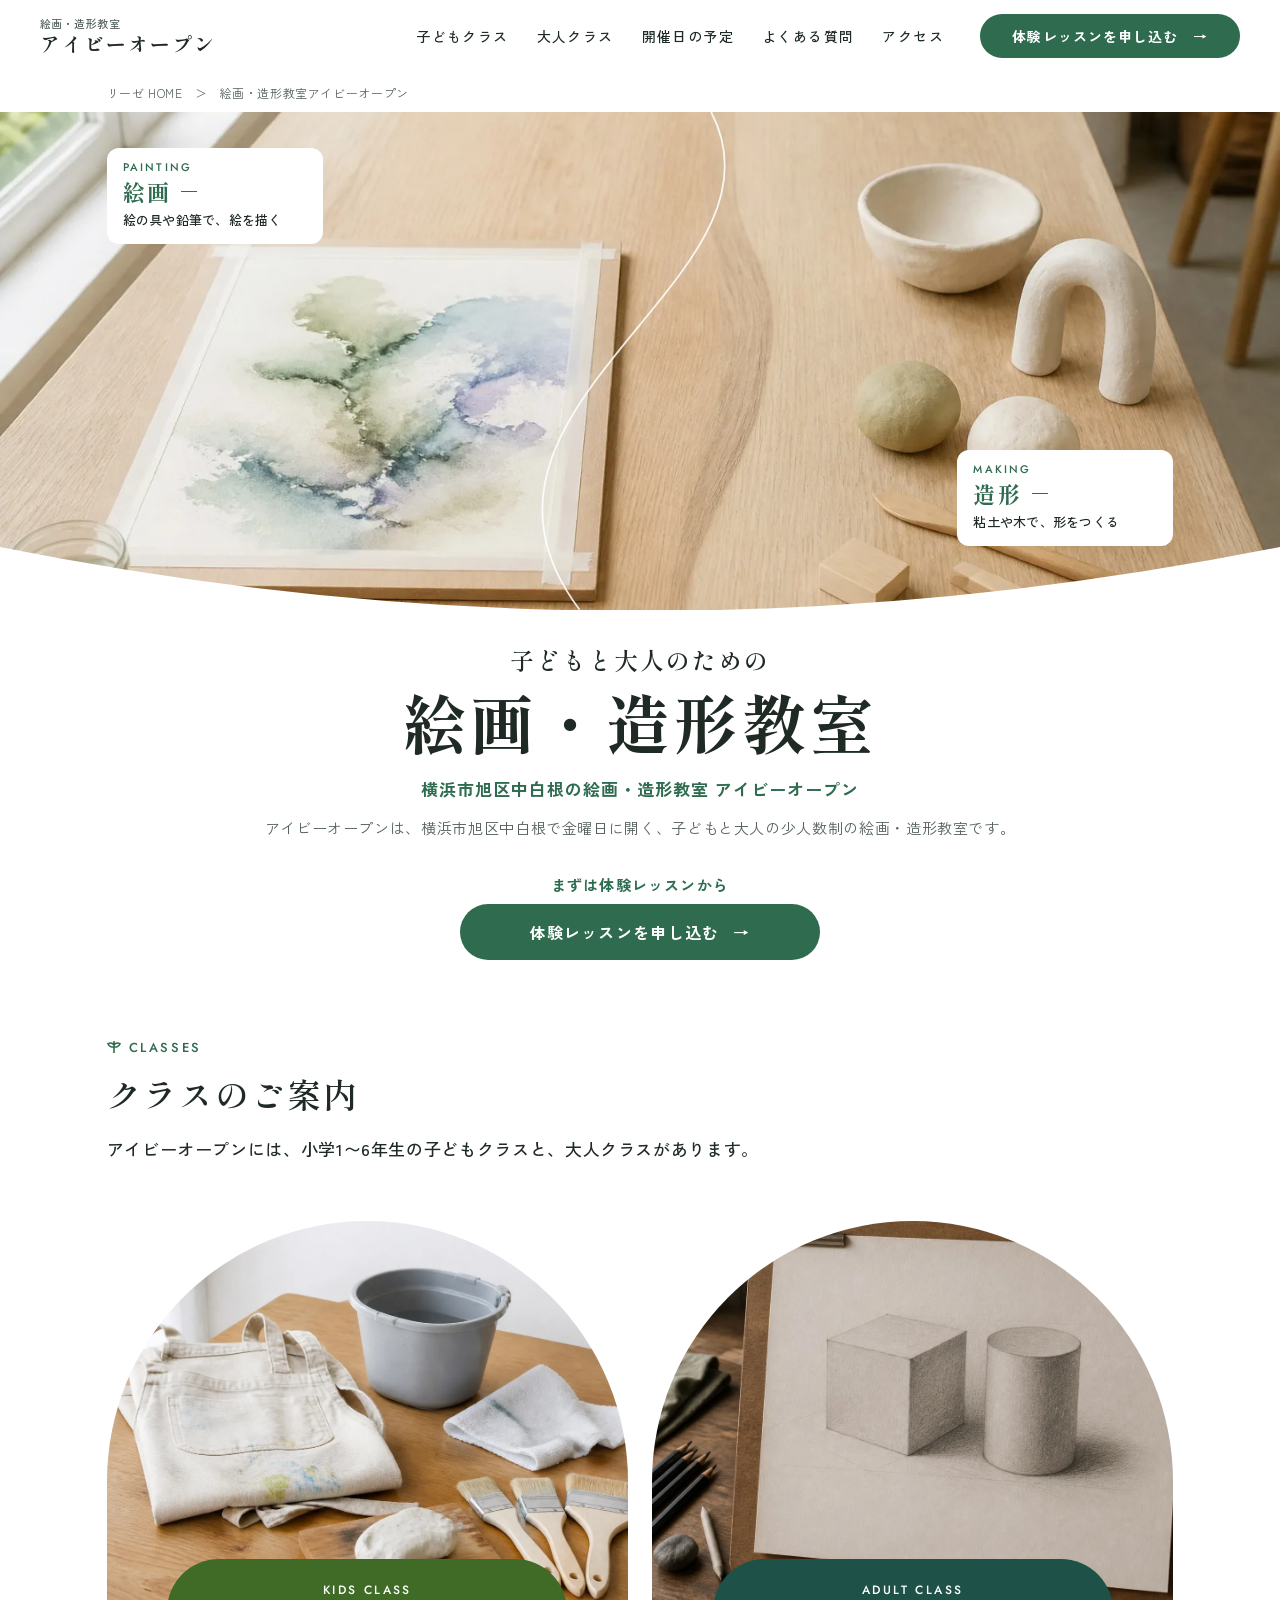
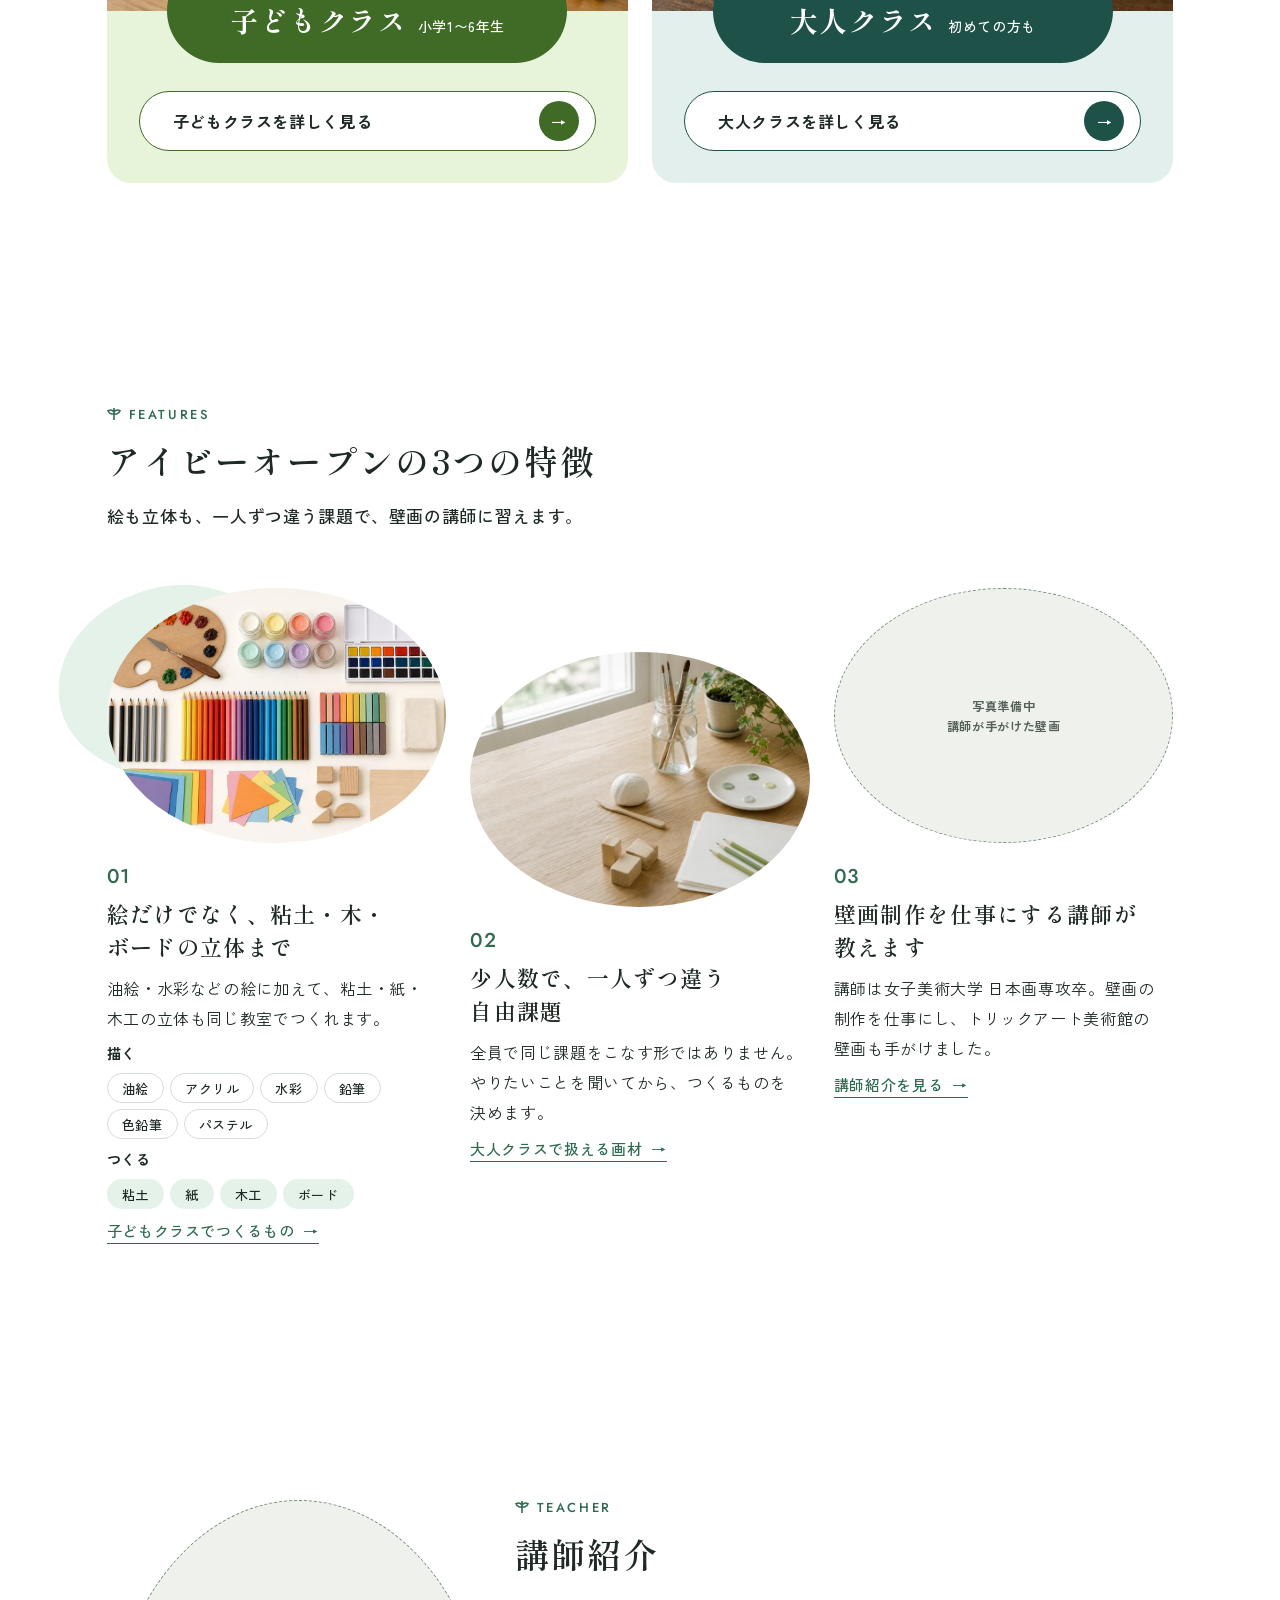
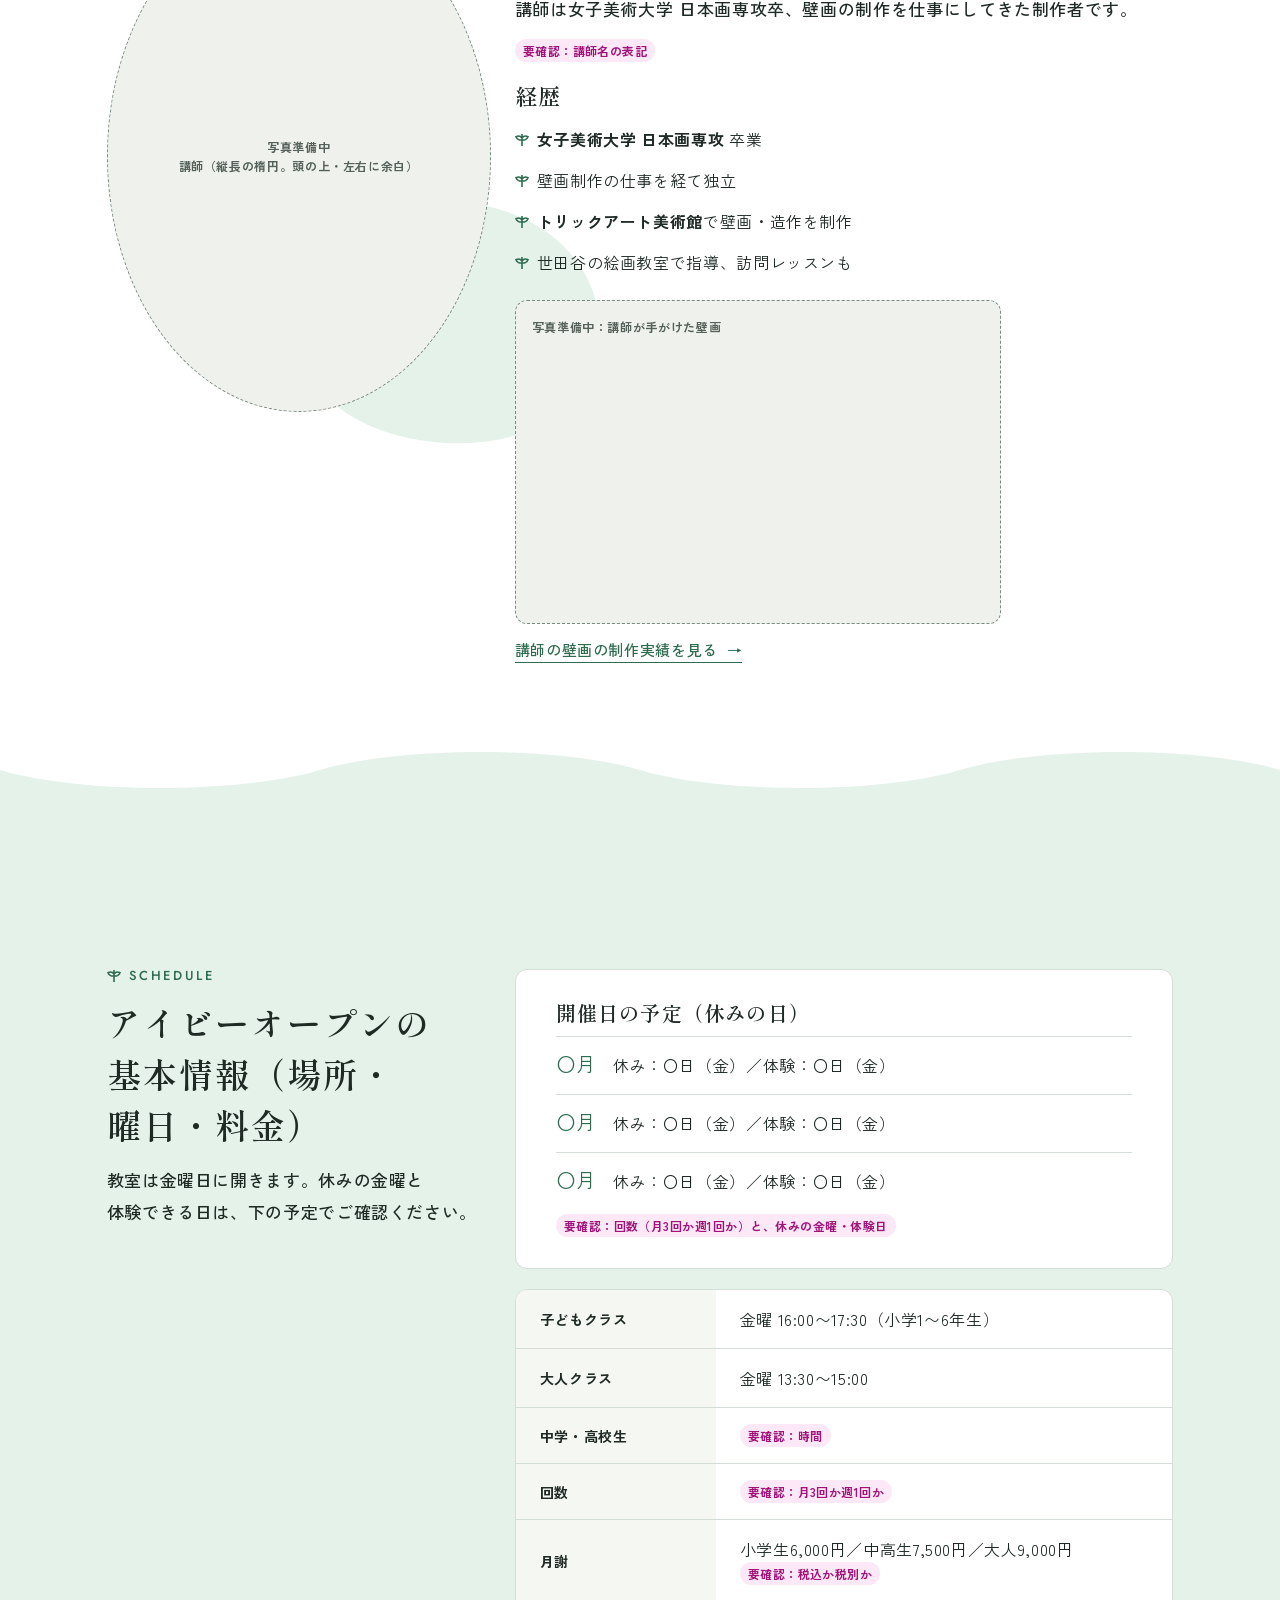
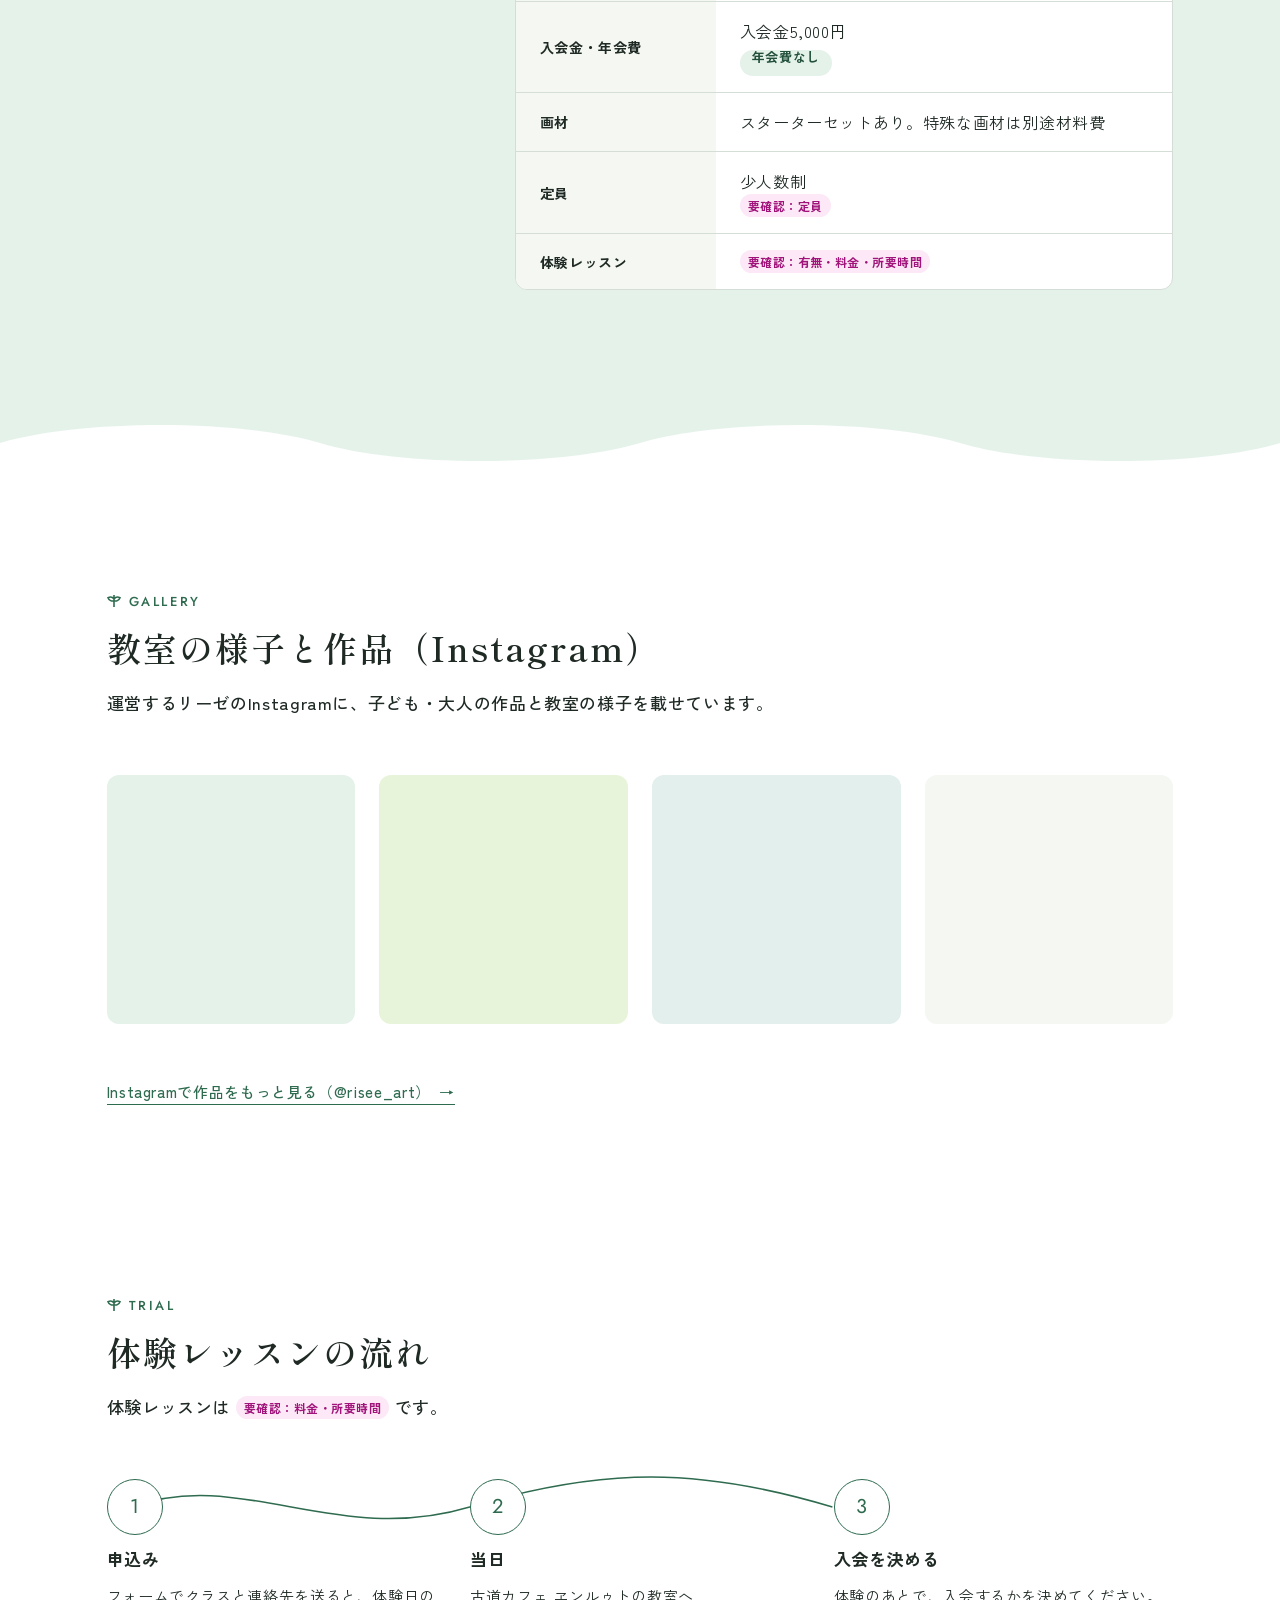
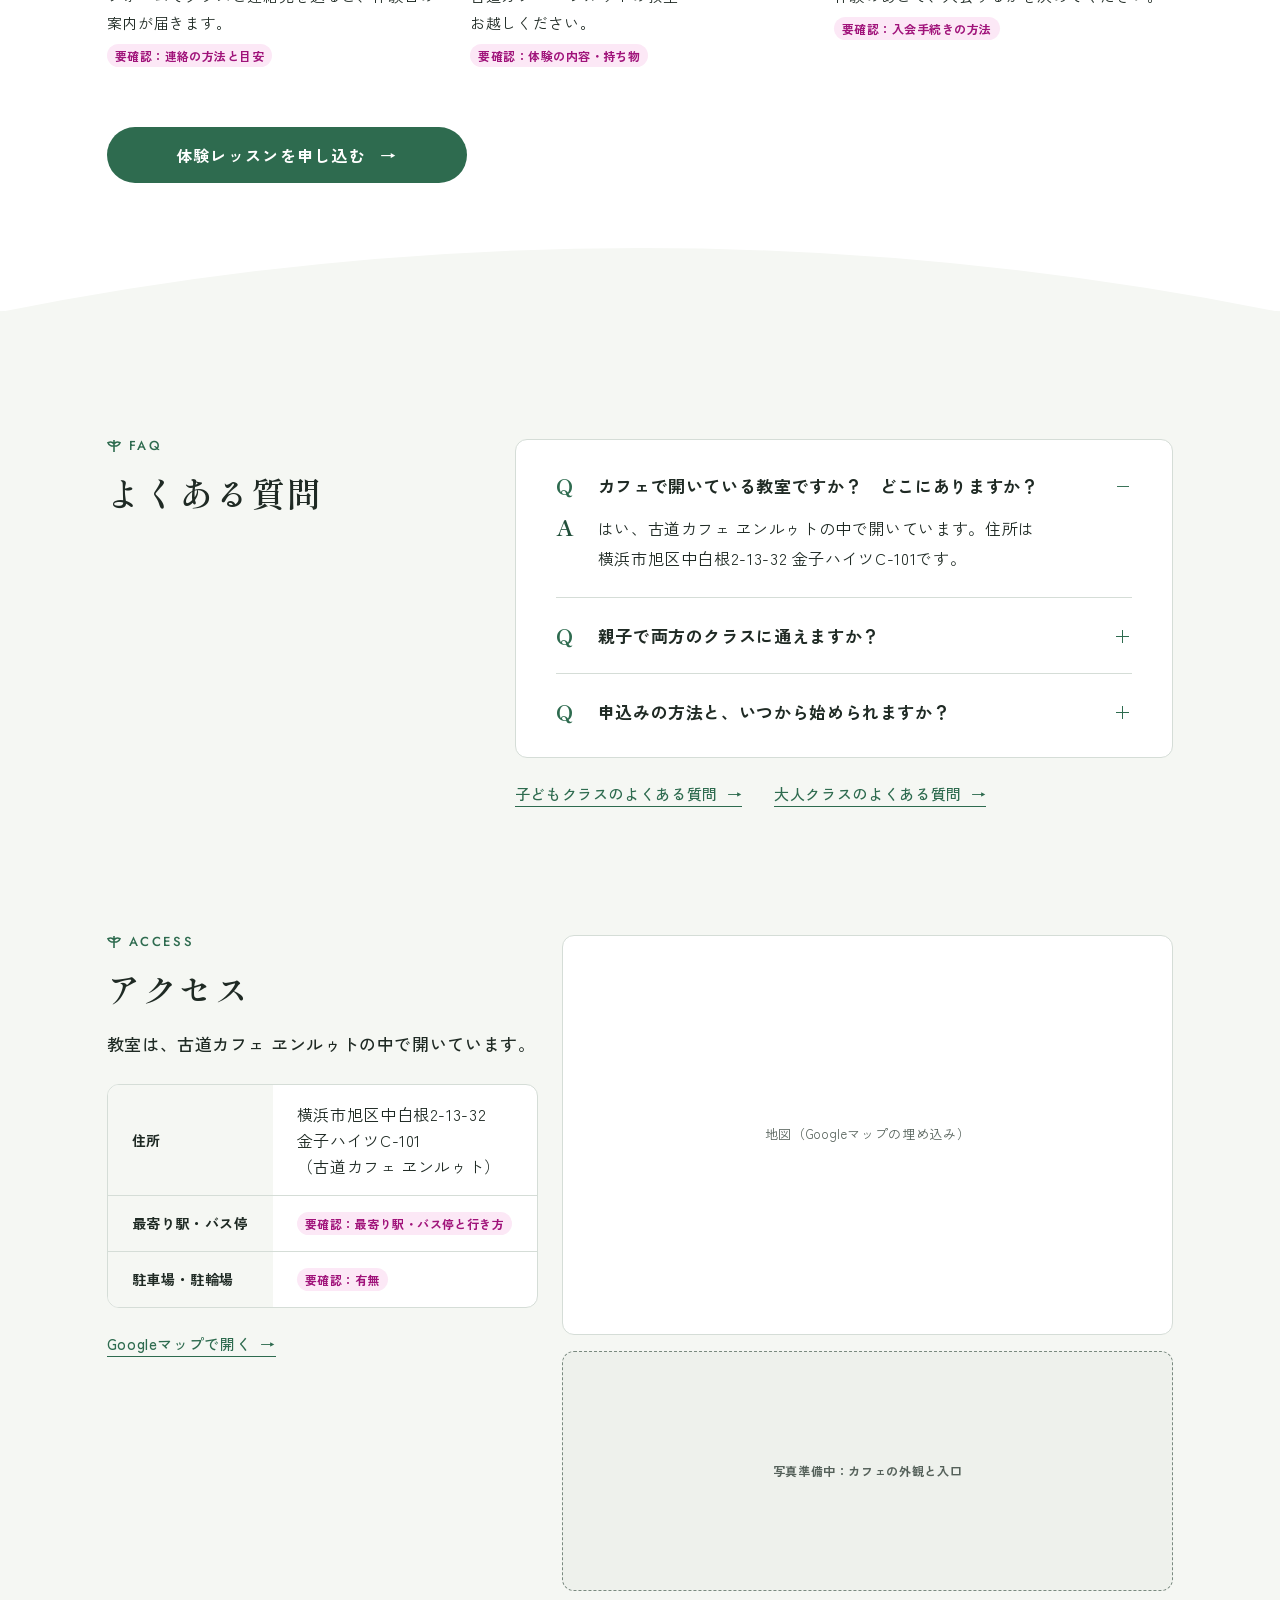
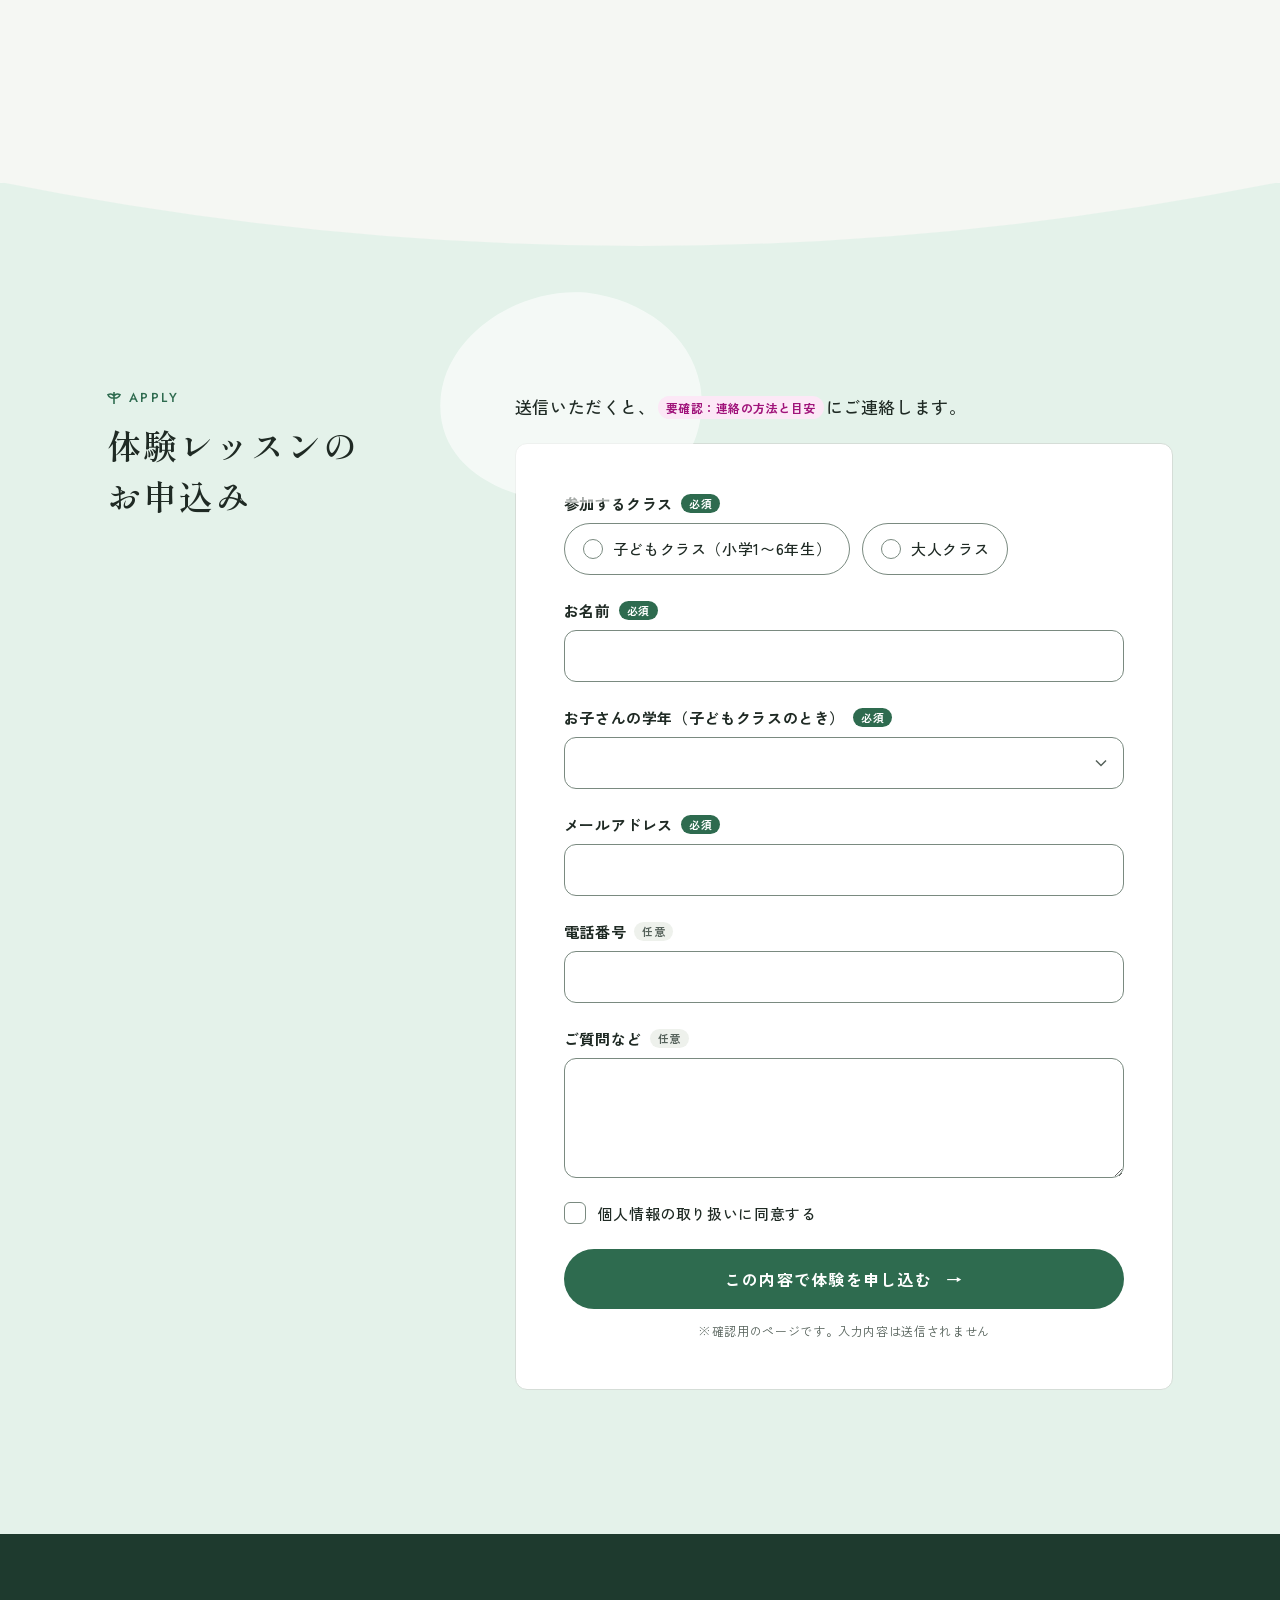
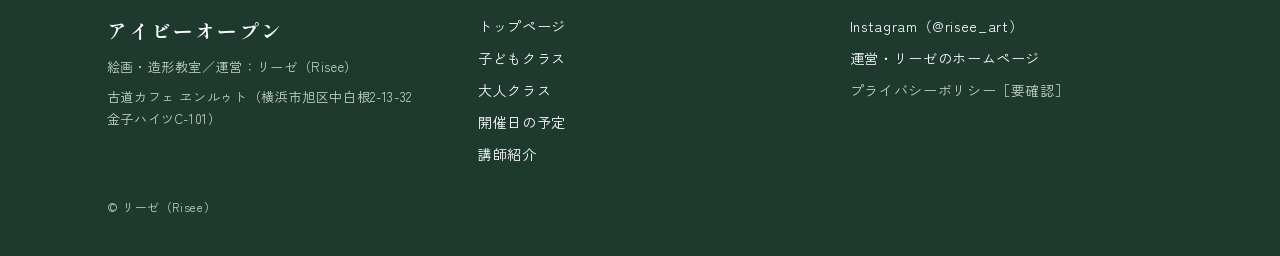
==== index.html @ b6af15a3 "絵画・造形教室アイビーオープン 確認用サイトを追加 TOP・子どもクラス・大人クラス・申込み完了の4ページ。noindex付き。  Co-Authored-By: Claude Opus 5.5 <n" ====
<!doctype html>
<html lang="ja">
<head>
<meta charset="utf-8">
<meta name="viewport" content="width=device-width, initial-scale=1">
<title>横浜市旭区中白根の絵画教室・造形教室｜アイビーオープン</title>
<meta name="description" content="横浜市旭区中白根の絵画・造形教室アイビーオープン。金曜日に、小学生の子どもクラスと大人クラスを開いています。壁画制作を仕事にする講師が少人数・自由課題で、油絵・水彩から粘土・木工まで教えます。年会費はありません。">
<meta name="robots" content="noindex,nofollow">
<link rel="icon" href="data:,">
<link rel="preconnect" href="https://fonts.googleapis.com">
<link rel="preconnect" href="https://fonts.gstatic.com" crossorigin>
<link href="https://fonts.googleapis.com/css2?family=Jost:wght@400;500&family=Shippori+Mincho:wght@600;700&family=Zen+Kaku+Gothic+New:wght@400;500;700&display=swap" rel="stylesheet">
<link rel="stylesheet" href="assets/css/style.css">
<script>
(function(d){if(window.matchMedia&&matchMedia('(prefers-reduced-motion: reduce)').matches)return;d.classList.add('js-motion');try{if(sessionStorage.getItem('ivy-intro'))d.classList.add('intro-done')}catch(e){}setTimeout(function(){if(!window.ivyReady)d.classList.remove('js-motion')},2500)})(document.documentElement);
</script>
<script src="assets/js/main.js" defer></script>
</head>
<body class="has-fixbar">
<header class="header">
  <a class="logo" href="./">
    <span class="logo__sub">絵画・造形教室</span>
    <span class="logo__main">アイビーオープン</span>
  </a>
  <button class="burger" type="button" aria-label="メニューを開く" aria-expanded="false" aria-controls="nav"><span></span></button>
  <div class="scrim"></div>
  <nav class="nav" id="nav" aria-label="メインメニュー">
    <button class="nav__close" type="button" aria-label="メニューを閉じる"></button>
    <ul class="nav__list">
      <li><a href="kids/">子どもクラス</a></li>
      <li><a href="adult/">大人クラス</a></li>
      <li><a href="#schedule">開催日の予定</a></li>
      <li><a href="#faq">よくある質問</a></li>
      <li><a href="#access">アクセス</a></li>
    </ul>
    <div class="nav__cta"><a class="cta" href="#apply">体験レッスンを申し込む</a></div>
  </nav>
</header>

<nav class="crumb-bar" aria-label="パンくずリスト">
  <ol class="crumb">
    <li><a href="https://artewald.com/">リーゼ HOME</a></li>
    <li aria-current="page">絵画・造形教室アイビーオープン</li>
  </ol>
</nav>

<main>
  <section class="fv" id="top" aria-label="絵画と造形">
    <div class="fv__photo">
      <picture>
        <source media="(min-width: 768px)" srcset="assets/img/fv-painting-making.webp" width="1600" height="1066">
        <img src="assets/img/clay-materials.webp" width="1140" height="760" alt="机の左に水彩の絵、右に粘土の器と木片が並んだイメージ" class="fv__under" fetchpriority="high">
      </picture>
      <div class="fv__over">
        <picture>
          <source media="(min-width: 768px)" srcset="[data-uri]">
          <img src="assets/img/watercolor-hands.webp" width="1080" height="720" alt="透明水彩で色を重ねている手元のイメージ" fetchpriority="high">
        </picture>
      </div>
      <svg class="fv__line fv__line--pc" viewBox="0 0 1440 560" preserveAspectRatio="none" aria-hidden="true"><path pathLength="1" d="M652 560 C480 330 900 190 800 0"/></svg>
      <svg class="fv__line fv__line--sp" viewBox="0 0 375 400" preserveAspectRatio="none" aria-hidden="true"><path pathLength="1" d="M0 247 C110 282 250 112 375 160"/></svg>
    </div>
    <svg class="arc arc--down" viewBox="0 0 1440 64" preserveAspectRatio="none" aria-hidden="true"><path d="M0 0 Q720 128 1440 0 V64 H0 Z" fill="#FFFFFF"/></svg>
    <p class="fv__card fv__card--a"><span class="fv__en" aria-hidden="true">PAINTING</span><span class="fv__ja">絵画</span><span class="fv__desc">絵の具や鉛筆で、絵を描く</span></p>
    <p class="fv__card fv__card--b"><span class="fv__en" aria-hidden="true">MAKING</span><span class="fv__ja">造形</span><span class="fv__desc">粘土や木で、形をつくる</span></p>
  </section>

  <section class="hero">
    <p class="hero__catch"><span class="hero__pre">子どもと大人のための</span><span class="hero__main">絵画・造形教室</span></p>
    <h1>横浜市旭区中白根の絵画・造形教室 アイビーオープン</h1>
    <p class="hero__lead">アイビーオープンは、横浜市旭区中白根で金曜日に開く、子どもと大人の少人数制の絵画・造形教室です。</p>
    <p class="pre-cta">まずは体験レッスンから</p>
    <a class="cta cta--w" href="#apply">体験レッスンを申し込む</a>
  </section>

  <section class="section classes" id="classes">
    <div class="wrap">
      <div class="sec-head reveal">
        <p class="label" aria-hidden="true">CLASSES</p>
        <h2>クラスのご案内</h2>
        <p class="lead">アイビーオープンには、小学1〜6年生の子どもクラスと、大人クラスがあります。</p>
      </div>
      <div class="panels">
        <article class="panel panel--kids reveal reveal--up">
          <div class="ph ph--arch panel__img"><img src="assets/img/apron-tools.webp" width="1320" height="879" alt="白いエプロンと筆、粘土、バケツが置かれた机のイメージ" loading="lazy" decoding="async"></div>
          <div class="panel__name"><span class="panel__en" aria-hidden="true">KIDS CLASS</span><div class="panel__row"><h3>子どもクラス</h3><span>小学1〜6年生</span></div></div>
          <div class="panel__body"><a class="choice choice--kids" href="kids/">子どもクラスを詳しく見る</a></div>
        </article>
        <article class="panel panel--adult reveal reveal--up" style="--d:.12s">
          <div class="ph ph--arch panel__img"><img src="assets/img/pencil-sketch.webp" width="1320" height="879" alt="立方体と円柱を鉛筆で描いたスケッチのイメージ" loading="lazy" decoding="async"></div>
          <div class="panel__name"><span class="panel__en" aria-hidden="true">ADULT CLASS</span><div class="panel__row"><h3>大人クラス</h3><span>初めての方も</span></div></div>
          <div class="panel__body"><a class="choice choice--adult" href="adult/">大人クラスを詳しく見る</a></div>
        </article>
      </div>
    </div>
  </section>

  <section class="section features" id="features">
    <div class="wrap">
      <div class="sec-head reveal">
        <p class="label" aria-hidden="true">FEATURES</p>
        <h2>アイビーオープンの3つの特徴</h2>
        <p class="lead">絵も立体も、一人ずつ違う課題で、壁画の講師に習えます。</p>
      </div>
      <div class="cards">
        <article class="card">
          <svg class="blob " viewBox="0 0 200 160" preserveAspectRatio="none" aria-hidden="true"><path d="M110 4 C160 10 198 46 192 92 C186 140 140 158 92 154 C46 150 4 126 6 82 C8 36 60 0 110 4 Z"/></svg>
          <div class="ph ph--ellipse reveal reveal--ellipse"><img src="assets/img/art-materials.webp" width="1128" height="752" alt="絵の具、色鉛筆、パステル、紙、木片を並べた画材のイメージ" loading="lazy" decoding="async"></div>
          <p class="card__no" aria-hidden="true">01</p>
          <h3>絵だけでなく、粘土・木・ボードの立体まで</h3>
          <p class="card__text">油絵・水彩などの絵に加えて、粘土・紙・木工の立体も同じ教室でつくれます。</p>
          <p class="card__sub">描く</p>
          <ul class="tags"><li class="tag">油絵</li><li class="tag">アクリル</li><li class="tag">水彩</li><li class="tag">鉛筆</li><li class="tag">色鉛筆</li><li class="tag">パステル</li></ul>
          <p class="card__sub">つくる</p>
          <ul class="tags"><li class="tag tag--solid">粘土</li><li class="tag tag--solid">紙</li><li class="tag tag--solid">木工</li><li class="tag tag--solid">ボード</li></ul>
          <a class="tlink" href="kids/#point">子どもクラスでつくるもの</a>
        </article>
        <article class="card">
          <div class="ph ph--ellipse reveal reveal--ellipse"><img src="assets/img/desk-brushes-clay.webp" width="864" height="576" alt="筆立てと粘土、木片、スケッチブックが置かれた制作机のイメージ" loading="lazy" decoding="async"></div>
          <p class="card__no" aria-hidden="true">02</p>
          <h3>少人数で、一人ずつ違う自由課題</h3>
          <p class="card__text">全員で同じ課題をこなす形ではありません。やりたいことを聞いてから、つくるものを決めます。</p>
          <a class="tlink" href="adult/#materials">大人クラスで扱える画材</a>
        </article>
        <article class="card">
          <div class="ph ph--ellipse ph--empty reveal reveal--ellipse">写真準備中<br>講師が手がけた壁画</div>
          <p class="card__no" aria-hidden="true">03</p>
          <h3>壁画制作を仕事にする講師が教えます</h3>
          <p class="card__text">講師は女子美術大学 日本画専攻卒。壁画の制作を仕事にし、トリックアート美術館の壁画も手がけました。</p>
          <a class="tlink" href="#teacher">講師紹介を見る</a>
        </article>
      </div>
    </div>
  </section>

  <section class="section teacher" id="teacher">
    <div class="wrap teacher__grid">
      <div class="teacher__photo">
        <svg class="blob " viewBox="0 0 200 160" preserveAspectRatio="none" aria-hidden="true"><path d="M110 4 C160 10 198 46 192 92 C186 140 140 158 92 154 C46 150 4 126 6 82 C8 36 60 0 110 4 Z"/></svg>
        <div class="ph ph--ellipse ph--empty reveal reveal--ellipse">写真準備中<br>講師（縦長の楕円。頭の上・左右に余白）</div>
      </div>
      <div class="teacher__body">
        <div class="sec-head sec-head--flush reveal">
        <p class="label" aria-hidden="true">TEACHER</p>
        <h2>講師紹介</h2>
        <p class="lead">講師は女子美術大学 日本画専攻卒、壁画の制作を仕事にしてきた制作者です。</p>
      </div>
        <span class="tbc">要確認：講師名の表記</span>
        <h3 class="h3-sec">経歴</h3>
        <ul class="career">
          <li><strong>女子美術大学 日本画専攻</strong> 卒業</li>
          <li>壁画制作の仕事を経て独立</li>
          <li><strong>トリックアート美術館</strong>で壁画・造作を制作</li>
          <li>世田谷の絵画教室で指導、訪問レッスンも</li>
        </ul>
        <div class="ph ph--box ph--empty mural">写真準備中：講師が手がけた壁画</div>
        <a class="tlink">講師の壁画の制作実績を見る</a>
      </div>
    </div>
  </section>

  <section class="section band" id="schedule">
    <div class="wave wave--top reveal reveal--wave" aria-hidden="true"><svg viewBox="0 0 2160 48" preserveAspectRatio="none"><path d="M0 24 C90 0 270 0 360 24 S630 48 720 24 S990 0 1080 24 S1350 48 1440 24 S1710 0 1800 24 S2070 48 2160 24 V48 H0 Z" fill="#E4F2EA"/></svg></div>
    <div class="wave wave--bottom reveal reveal--wave" aria-hidden="true"><svg viewBox="0 0 2160 48" preserveAspectRatio="none"><path d="M0 24 C90 0 270 0 360 24 S630 48 720 24 S990 0 1080 24 S1350 48 1440 24 S1710 0 1800 24 S2070 48 2160 24 V48 H0 Z" fill="#FFFFFF"/></svg></div>
    <div class="wrap split" id="info">
      <div class="sec-head reveal">
        <p class="label" aria-hidden="true">SCHEDULE</p>
        <h2>アイビーオープンの基本情報（場所・曜日・料金）</h2>
        <p class="lead">教室は金曜日に開きます。休みの金曜と体験できる日は、下の予定でご確認ください。</p>
      </div>
      <div>
        <div class="panel-white plan">
          <h3>開催日の予定（休みの日）</h3>
          <ul>
            <li><span class="plan__m">〇月</span><span>休み：〇日（金）／体験：〇日（金）</span></li>
            <li><span class="plan__m">〇月</span><span>休み：〇日（金）／体験：〇日（金）</span></li>
            <li><span class="plan__m">〇月</span><span>休み：〇日（金）／体験：〇日（金）</span></li>
          </ul>
          <span class="tbc">要確認：回数（月3回か週1回か）と、休みの金曜・体験日</span>
        </div>
        <div class="panel-white table-wrap">
          <table class="table">
            <tr><th scope="row">子どもクラス</th><td>金曜 16:00〜17:30（小学1〜6年生）</td></tr>
            <tr><th scope="row">大人クラス</th><td>金曜 13:30〜15:00</td></tr>
            <tr><th scope="row">中学・高校生</th><td><span class="tbc">要確認：時間</span></td></tr>
            <tr><th scope="row">回数</th><td><span class="tbc">要確認：月3回か週1回か</span></td></tr>
            <tr><th scope="row">月謝</th><td>小学生6,000円／中高生7,500円／大人9,000円<span class="tbc">要確認：税込か税別か</span></td></tr>
            <tr><th scope="row">入会金・年会費</th><td>入会金5,000円<span class="badge-free">年会費なし</span></td></tr>
            <tr><th scope="row">画材</th><td>スターターセットあり。特殊な画材は別途材料費</td></tr>
            <tr><th scope="row">定員</th><td>少人数制<span class="tbc">要確認：定員</span></td></tr>
            <tr><th scope="row">体験レッスン</th><td><span class="tbc">要確認：有無・料金・所要時間</span></td></tr>
          </table>
        </div>
      </div>
    </div>
  </section>

  <section class="section insta" id="gallery">
    <div class="wrap">
      <div class="sec-head reveal">
        <p class="label" aria-hidden="true">GALLERY</p>
        <h2>教室の様子と作品（Instagram）</h2>
        <p class="lead">運営するリーゼのInstagramに、子ども・大人の作品と教室の様子を載せています。</p>
      </div>
      <ul class="insta__grid" aria-hidden="true"><li></li><li></li><li></li><li></li></ul>
      <a class="tlink" href="https://www.instagram.com/risee_art/" target="_blank" rel="noopener">Instagramで作品をもっと見る（@risee_art）<span class="vh">（新しいタブで開きます）</span></a>
    </div>
  </section>

  <section class="section trial" id="trial">
    <div class="wrap">
      <div class="sec-head reveal">
        <p class="label" aria-hidden="true">TRIAL</p>
        <h2>体験レッスンの流れ</h2>
        <p class="lead">体験レッスンは <span class="tbc">要確認：料金・所要時間</span> です。</p>
      </div>
      <ol class="steps steps--curved">
        <svg class="steps__curve steps__curve--pc reveal reveal--draw" viewBox="0 0 1200 56" preserveAspectRatio="none" aria-hidden="true"><path pathLength="1" d="M28 28 C150 -12 258 68 408 28 S666 -12 816 28"/></svg>
        <svg class="steps__curve steps__curve--sp reveal reveal--draw" viewBox="0 0 30 582" preserveAspectRatio="none" aria-hidden="true"><path pathLength="1" d="M26 0 C8 90 12 160 20 240 S34 420 20 480 S8 550 0 582"/></svg>
        <li>
          <span class="steps__no">1</span>
          <h3 class="steps__title">申込み</h3>
          <p class="steps__text">フォームでクラスと連絡先を送ると、体験日の案内が届きます。</p>
          <span class="tbc">要確認：連絡の方法と目安</span>
        </li>
        <li>
          <span class="steps__no">2</span>
          <h3 class="steps__title">当日</h3>
          <p class="steps__text">古道カフェ ヱンルゥトの教室へお越しください。</p>
          <span class="tbc">要確認：体験の内容・持ち物</span>
        </li>
        <li>
          <span class="steps__no">3</span>
          <h3 class="steps__title">入会を決める</h3>
          <p class="steps__text">体験のあとで、入会するかを決めてください。</p>
          <span class="tbc">要確認：入会手続きの方法</span>
        </li>
      </ol>
      <div class="section-cta"><a class="cta cta--w" href="#apply">体験レッスンを申し込む</a></div>
    </div>
  </section>

  <section class="section soft" id="faq">
    <svg class="arc arc--up" viewBox="0 0 1440 64" preserveAspectRatio="none" aria-hidden="true"><path d="M0 64 Q720 -64 1440 64 Z" fill="#F5F7F3"/></svg>
    <div class="wrap split">
      <div class="sec-head reveal">
        <p class="label" aria-hidden="true">FAQ</p>
        <h2>よくある質問<span class="sp-only">（教室全体）</span></h2>
      </div>
      <div>
        <div class="panel-white faq">
        <details open>
          <summary><span class="faq__q" aria-hidden="true">Q</span><h3>カフェで開いている教室ですか？　どこにありますか？</h3><span class="faq__sign" aria-hidden="true"></span></summary>
          <div class="faq__body"><span class="faq__a" aria-hidden="true">A</span><div class="faq__main"><p>はい、古道カフェ ヱンルゥトの中で開いています。住所は横浜市旭区中白根2-13-32 金子ハイツC-101です。</p></div></div>
        </details>
        <details>
          <summary><span class="faq__q" aria-hidden="true">Q</span><h3>親子で両方のクラスに通えますか？</h3><span class="faq__sign" aria-hidden="true"></span></summary>
          <div class="faq__body"><span class="faq__a" aria-hidden="true">A</span><div class="faq__main"><p>はい、親子でそれぞれのクラスに申し込めます。どちらも金曜日で、大人クラスが先、子どもクラスがその後の時間です。<span class="tbc">要確認：親子で通う場合の料金の決まり</span></p><a class="tlink" href="#info">時間と月謝を見る</a></div></div>
        </details>
        <details>
          <summary><span class="faq__q" aria-hidden="true">Q</span><h3>申込みの方法と、いつから始められますか？</h3><span class="faq__sign" aria-hidden="true"></span></summary>
          <div class="faq__body"><span class="faq__a" aria-hidden="true">A</span><div class="faq__main"><p>各ページの下の申込みフォームから送れます。送ったあとは <span class="tbc">要確認：連絡の方法と目安</span> にご連絡します。始められる時期は <span class="tbc">要確認：月の途中からの入会の扱い</span> です。</p></div></div>
        </details>
        </div>
        <div class="faq-links">
          <a class="tlink" href="kids/#faq">子どもクラスのよくある質問</a>
          <a class="tlink" href="adult/#faq">大人クラスのよくある質問</a>
        </div>
      </div>
    </div>

    <div class="wrap access" id="access">
      <div class="access__grid">
        <div>
          <div class="sec-head sec-head--access reveal">
        <p class="label" aria-hidden="true">ACCESS</p>
        <h2>アクセス<span class="sp-only">（横浜市旭区中白根・古道カフェ ヱンルゥト）</span></h2>
        <p class="lead">教室は、古道カフェ ヱンルゥトの中で開いています。</p>
      </div>
          <div class="panel-white table-wrap">
            <table class="table table--access">
              <tr><th scope="row">住所</th><td>横浜市旭区中白根2-13-32 金子ハイツC-101（古道カフェ ヱンルゥト）</td></tr>
              <tr><th scope="row">最寄り駅・バス停</th><td><span class="tbc">要確認：最寄り駅・バス停と行き方</span></td></tr>
              <tr><th scope="row">駐車場・駐輪場</th><td><span class="tbc">要確認：有無</span></td></tr>
            </table>
          </div>
          <a class="tlink" href="https://www.google.com/maps/search/?api=1&amp;query=%E6%A8%AA%E6%B5%9C%E5%B8%82%E6%97%AD%E5%8C%BA%E4%B8%AD%E7%99%BD%E6%A0%B92-13-32%20%E9%87%91%E5%AD%90%E3%83%8F%E3%82%A4%E3%83%84C-101" target="_blank" rel="noopener">Googleマップで開く<span class="vh">（新しいタブで開きます）</span></a>
        </div>
        <div class="access__media">
          <div class="mapbox">地図（Googleマップの埋め込み）</div>
          <div class="ph ph--box ph--empty photo-box">写真準備中：カフェの外観と入口</div>
        </div>
      </div>
    </div>
  </section>

  <section class="section apply" id="apply">
    <svg class="arc arc--dip" viewBox="0 0 1440 64" preserveAspectRatio="none" aria-hidden="true"><path d="M0 0 H1440 Q720 128 0 0 Z" fill="#F5F7F3"/></svg>
    <svg class="blob apply__blob" viewBox="0 0 200 160" preserveAspectRatio="none" aria-hidden="true"><path d="M110 4 C160 10 198 46 192 92 C186 140 140 158 92 154 C46 150 4 126 6 82 C8 36 60 0 110 4 Z"/></svg>
    <div class="wrap split">
      <div class="sec-head reveal">
        <p class="label" aria-hidden="true">APPLY</p>
        <h2>体験レッスンのお申込み</h2>
      </div>
      <div>
        <p class="apply__lead">送信いただくと、<span class="tbc">要確認：連絡の方法と目安</span>にご連絡します。</p>
        <form class="form" id="apply-form" data-page="top" data-thanks="thanks/" novalidate>
        <fieldset class="field" aria-describedby="err-class">
          <legend>参加するクラス <span class="req">必須</span></legend>
          <div class="radios">
            <label class="radio"><input type="radio" name="class" value="kids">子どもクラス（小学1〜6年生）</label>
            <label class="radio"><input type="radio" name="class" value="adult">大人クラス</label>
          </div>
          <p class="err" id="err-class" hidden></p>
        </fieldset>
        <div class="field">
          <label class="field__label" for="name">お名前 <span class="req">必須</span></label>
          <input class="input" id="name" type="text" autocomplete="name" aria-describedby="err-name">
          <p class="err" id="err-name" hidden></p>
        </div>
        <div class="field" id="field-grade">
          <label class="field__label" for="grade">お子さんの学年（子どもクラスのとき） <span class="req">必須</span></label>
          <select class="input" id="grade" aria-describedby="err-grade"><option value=""></option><option>小学1年生</option><option>小学2年生</option><option>小学3年生</option><option>小学4年生</option><option>小学5年生</option><option>小学6年生</option></select>
          <p class="err" id="err-grade" hidden></p>
        </div>
        <div class="field">
          <label class="field__label" for="email">メールアドレス <span class="req">必須</span></label>
          <input class="input" id="email" type="email" autocomplete="email" aria-describedby="err-email">
          <p class="err" id="err-email" hidden></p>
        </div>
        <div class="field">
          <label class="field__label" for="tel">電話番号 <span class="opt">任意</span></label>
          <input class="input" id="tel" type="tel" autocomplete="tel">
        </div>
        <div class="field">
          <label class="field__label" for="message">ご質問など <span class="opt">任意</span></label>
          <textarea class="input" id="message"></textarea>
        </div>
        <div class="field">
          <label class="check"><input type="checkbox" id="agree" aria-describedby="err-agree">個人情報の取り扱いに同意する</label>
          <p class="err" id="err-agree" hidden></p>
        </div>
        <button class="cta" type="submit" disabled>この内容で体験を申し込む</button>
        <p class="form__note">※確認用のページです。入力内容は送信されません</p>
      </form>
      </div>
    </div>
  </section>
</main>

<footer class="footer">
  <div class="wrap">
    <div class="footer__grid">
      <div>
        <p class="footer__name">アイビーオープン</p>
        <p class="footer__meta">絵画・造形教室／運営：リーゼ（Risee）</p>
        <p class="footer__meta">古道カフェ ヱンルゥト（横浜市旭区中白根2-13-32 金子ハイツC-101）</p>
      </div>
      <ul>
        <li><a href="./">トップページ</a></li>
        <li><a href="kids/">子どもクラス</a></li>
        <li><a href="adult/">大人クラス</a></li>
        <li><a href="#schedule">開催日の予定</a></li>
        <li><a href="#teacher">講師紹介</a></li>
      </ul>
      <ul>
        <li><a href="https://www.instagram.com/risee_art/" target="_blank" rel="noopener">Instagram（@risee_art）<span class="vh">（新しいタブで開きます）</span></a></li>
        <li><a href="https://artewald.com/" target="_blank" rel="noopener">運営・リーゼのホームページ<span class="vh">（新しいタブで開きます）</span></a></li>
        <li class="footer__muted">プライバシーポリシー［要確認］</li>
      </ul>
    </div>
    <p class="footer__copy">© リーゼ（Risee）</p>
  </div>
</footer>
<div class="fixbar"><a class="cta" href="#apply">体験レッスンを申し込む</a></div>
</body>
</html>
---- assets/css/style.css ----
/* 絵画・造形教室アイビーオープン
   基準：スマホ375。768px〜はタブレット、1024px〜はPC（基準1440） */

/* ===== トークン ===== */
:root {
  --color-main: #2E6B4F;
  --color-main-dark: #22503B;
  --color-ink: #1F2A24;
  --color-text-sub: #55615A;
  --color-bg: #FFFFFF;
  --color-line: #D5DDD7;
  --color-line-strong: #7A8A80;
  --color-deep: #1E3A2E;
  --color-deep-sub: #C5D3CA;
  --color-photo-pending: #EEF1EC;
  --color-tbc: #A0137A;
  --color-tbc-bg: #FCE8F6;
  --color-error: #B42318;
  --color-error-bg: #FDECEA;
  --color-kids: #3F6B26;
  --color-adult: #1E5248;

  --theme: #2E6B4F;
  --theme-pale: #E4F2EA;
  --theme-soft: #F5F7F3;

  --font-head: "Shippori Mincho", "Hiragino Mincho ProN", "Yu Mincho", serif;
  --font-body: "Zen Kaku Gothic New", "Hiragino Sans", "Yu Gothic", sans-serif;
  --font-en: "Jost", "Zen Kaku Gothic New", sans-serif;

  --ls-head: .06em;
  --ls-body: .04em;

  --page-x: 20px;
  --header-h: 56px;
  --fixbar-h: 72px;
  --arc-h: 32px;
  --wave-h: 24px;
  --ring: 4px;
  --band-pad: 80px;
  --head-gap: 36px;

  --ease-out: cubic-bezier(.22, 1, .36, 1);
  --dur-react: .25s;
}
[data-theme="kids"]  { --theme: #3F6B26; --theme-pale: #E8F4DA; --theme-soft: #F3F9EC; }
[data-theme="adult"] { --theme: #1E5248; --theme-pale: #E3EFEC; --theme-soft: #EEF5F3; --wave-h: 16px; }

@media (min-width: 768px) {
  :root { --page-x: 40px; }
}
@media (min-width: 1024px) {
  :root {
    --page-x: clamp(40px, 8.33vw, 120px);
    --header-h: 72px;
    --arc-h: 64px;
    --wave-h: 48px;
    --ring: 6px;
    --band-pad: 128px;
    --head-gap: 56px;
  }
  [data-theme="adult"] { --wave-h: 32px; }
}

/* ===== 土台 ===== */
*, *::before, *::after { box-sizing: border-box; }
html { -webkit-text-size-adjust: 100%; scroll-padding-top: calc(var(--header-h) + 16px); }
body {
  margin: 0;
  background: var(--color-bg);
  color: var(--color-ink);
  font-family: var(--font-body);
  font-size: 16px;
  line-height: 1.9;
  letter-spacing: var(--ls-body);
  word-break: auto-phrase;
  line-break: strict;
  overflow-x: clip;
  -webkit-font-smoothing: antialiased;
}
body.has-fixbar { padding-bottom: var(--fixbar-h); }
body.is-locked { overflow: hidden; }
h1, h2, h3, p, ul, ol, dl, dd, figure, fieldset, table { margin: 0; padding: 0; }
ul, ol { list-style: none; }
fieldset { border: 0; min-width: 0; }
img, svg { display: block; }
img { max-width: 100%; height: auto; }
a { color: inherit; }
button, input, select, textarea { font: inherit; letter-spacing: inherit; color: inherit; }
:focus-visible { outline: 2px solid var(--theme); outline-offset: 2px; }

.wrap { width: 100%; max-width: 1200px; margin-inline: auto; }
.section { position: relative; padding-inline: var(--page-x); overflow-x: clip; }
.vh {
  position: absolute; width: 1px; height: 1px; margin: -1px; padding: 0; overflow: hidden;
  clip-path: inset(50%); white-space: nowrap; border: 0;
}
.pc-only { display: none; }
.sp-only { display: inline; }
@media (min-width: 1024px) {
  .pc-only { display: inline; }
  .sp-only { display: none; }
}

/* ===== 見出し ===== */
.label {
  display: flex; align-items: center; gap: 8px;
  font-family: var(--font-en); font-weight: 500; font-size: 13px; line-height: 1;
  letter-spacing: .2em; color: var(--theme);
}
.label::before {
  content: ""; width: 14px; height: 14px; background: currentColor; flex: none;
  -webkit-mask: var(--leaf) center / contain no-repeat; mask: var(--leaf) center / contain no-repeat;
}
:root {
  --leaf: url("data:image/svg+xml,%3Csvg xmlns='http://www.w3.org/2000/svg' viewBox='0 0 14 14' fill='none' stroke='%23000' stroke-width='1.6'%3E%3Cpath d='M7 13V1M7 5C5.500 3 3 2.700 1 3.700 2 6.500 5 7.700 7 6.700 9 7.700 12 6.500 13 3.700 11 2.700 8.500 3 7 5Z'/%3E%3C/svg%3E");
}
.sec-head { margin-bottom: var(--head-gap); }
.sec-head--flush, .sec-head--tight { margin-bottom: 0; }
.sec-head h2, .h2 {
  margin-top: 10px;
  font-family: var(--font-head); font-weight: 600; font-size: 24px; line-height: 1.5;
  letter-spacing: var(--ls-head);
}
.h2__sub { display: block; font-family: var(--font-body); font-weight: 400; font-size: 13px; line-height: 1.3; color: var(--color-text-sub); letter-spacing: var(--ls-body); }
.lead { margin-top: 10px; font-weight: 500; font-size: 15px; line-height: 28px; }
.h3-sec { font-family: var(--font-head); font-weight: 600; font-size: 19px; line-height: 1.5; letter-spacing: var(--ls-head); }
@media (min-width: 1024px) {
  .sec-head h2, .h2 { margin-top: 14px; font-size: 34px; }
  .h2__sub { font-size: 16px; }
  .lead { margin-top: 14px; font-size: 17px; line-height: 32px; }
  .h3-sec { font-size: 22px; }
}

/* ===== テキストリンク・タグ ===== */
.tlink {
  position: relative; display: inline-block;
  color: var(--theme); font-weight: 500; font-size: 14px; line-height: 22px;
  text-decoration: none; border-bottom: 1px solid currentColor;
}
.tlink::after { content: "\2002→"; }
.tlink::before {
  content: ""; position: absolute; left: 0; right: 0; bottom: -2px; height: 1px; background: currentColor;
  transform: scaleX(0); transform-origin: left; transition: transform .3s var(--ease-out);
}
a.tlink[href]:hover::before { transform: scaleX(1); }
@media (min-width: 1024px) { .tlink { font-size: 15px; line-height: 24px; } }

.tbc {
  display: inline-block; padding: 3px 8px; border-radius: 999px;
  background: var(--color-tbc-bg); color: var(--color-tbc);
  font-weight: 700; font-size: 12px; line-height: 17px; letter-spacing: .04em; vertical-align: 1px;
}
.tags { display: flex; flex-wrap: wrap; gap: 6px; }
.tag {
  display: inline-flex; align-items: center; height: 30px; padding: 0 14px; border-radius: 999px;
  border: 1px solid var(--color-line); background: #fff; font-weight: 500; font-size: 13px; line-height: 1;
}
.tag--solid { background: var(--theme-pale); border-color: transparent; }
.badge-free {
  display: inline-flex; align-items: center; height: 26px; padding: 0 12px; border-radius: 999px;
  background: #E4F2EA; color: var(--color-main-dark); font-weight: 700; font-size: 13px; line-height: 1;
}

/* ===== ボタン ===== */
.cta {
  position: relative; display: flex; align-items: center; justify-content: center; gap: 14px;
  width: 100%; height: 52px; padding: 0 32px; border: 0; border-radius: 999px; cursor: pointer;
  background: var(--color-main); color: #fff; font-weight: 700; font-size: 16px; line-height: 1;
  letter-spacing: .08em; text-decoration: none; white-space: nowrap;
  transition: background var(--dur-react) var(--ease-out);
}
.cta::after { content: "→"; flex: none; transition: transform var(--dur-react) var(--ease-out); }
.cta:hover { background: var(--color-main-dark); }
.cta:hover::after { transform: translateX(4px); }
.cta:active { transform: translateY(1px); }
.cta:focus-visible { outline: none; box-shadow: 0 0 0 2px #fff, 0 0 0 4px var(--theme); }
.cta:disabled { cursor: not-allowed; opacity: .55; }
@media (min-width: 1024px) {
  .cta { height: 56px; }
  .cta--w { width: 360px; }
}

.choice {
  display: flex; align-items: center; justify-content: space-between; gap: 12px;
  width: 100%; height: 56px; padding: 0 16px 0 33px; border-radius: 999px;
  border: 1.5px solid var(--c, var(--color-kids)); background: #fff; color: var(--color-ink);
  font-weight: 700; font-size: 15px; line-height: 1.3; text-decoration: none;
  transition: background var(--dur-react) var(--ease-out);
}
.choice::after {
  content: "→"; flex: none; display: grid; place-items: center; width: 40px; height: 40px; border-radius: 50%;
  background: var(--c, var(--color-kids)); color: #fff; font-size: 15px;
  transition: transform var(--dur-react) var(--ease-out);
}
.choice:hover { background: var(--hover, #F3F9EC); }
.choice:hover::after { transform: translateX(4px); }
.choice--kids  { --c: var(--color-kids); --hover: #F3F9EC; }
.choice--adult { --c: var(--color-adult); --hover: #EEF5F3; }
@media (min-width: 1024px) {
  .choice { height: 60px; font-size: 16px; }
  .cardsm .choice { height: 56px; font-size: 15px; }
}

/* ===== ヘッダー ===== */
.header {
  position: sticky; top: 0; z-index: 50;
  display: flex; align-items: center; justify-content: space-between;
  height: var(--header-h); padding-inline: 16px 8px;
  background: #fff;
}
.logo { display: block; text-decoration: none; }
.logo__sub { display: block; font-weight: 500; font-size: 10px; line-height: 12px; color: var(--color-text-sub); letter-spacing: .04em; }
.logo__main { display: block; margin-top: 2px; font-family: var(--font-head); font-weight: 700; font-size: 17px; line-height: 20px; letter-spacing: .1em; }
.burger {
  position: relative; width: 44px; height: 44px; padding: 0; border: 0; background: none; cursor: pointer;
}
.burger span, .burger::before, .burger::after {
  content: ""; position: absolute; left: 11px; width: 22px; height: 2px; border-radius: 1px; background: var(--color-ink);
}
.burger::before { top: 13px; }
.burger span { top: 21px; }
.burger::after { top: 29px; }
.nav {
  position: fixed; inset: 0 0 0 auto; z-index: 200; width: 100%;
  display: flex; flex-direction: column; padding: 6px 20px 24px; background: #fff; overflow-y: auto;
  visibility: hidden; transform: translateX(100%);
  transition: transform .3s var(--ease-out), visibility .3s;
}
.nav.is-open { visibility: visible; transform: none; }
.nav__close {
  position: relative; align-self: flex-end; width: 44px; height: 44px; margin-right: -12px; padding: 0;
  border: 0; background: none; cursor: pointer;
}
.nav__close::before, .nav__close::after {
  content: ""; position: absolute; left: 11px; top: 21px; width: 22px; height: 2px; background: var(--color-ink);
}
.nav__close::before { transform: rotate(45deg); }
.nav__close::after { transform: rotate(-45deg); }
.nav__list a {
  display: flex; align-items: center; height: 56px; border-bottom: 1px solid var(--color-line);
  font-weight: 500; font-size: 16px; text-decoration: none;
}
.nav__list a[aria-current="page"] { font-weight: 700; color: var(--theme); box-shadow: inset 4px 0 0 var(--theme); padding-left: 16px; }
.nav__cta { margin-top: 24px; }
.scrim { position: fixed; inset: 0; z-index: 150; background: #000; opacity: 0; visibility: hidden; transition: opacity .3s, visibility .3s; }
.scrim.is-open { opacity: .3; visibility: visible; }

@media (min-width: 1024px) {
  .header { padding-inline: 40px; }
  .logo__sub { font-size: 11px; line-height: 13px; }
  .logo__main { font-size: 20px; line-height: 24px; }
  .burger, .nav__close, .scrim { display: none; }
  .nav {
    position: static; flex-direction: row; align-items: center; gap: 36px; width: auto; padding: 0;
    background: none; overflow: visible; visibility: visible; transform: none; transition: none;
  }
  .nav__list { display: flex; gap: 28px; }
  .nav__list a {
    position: relative; height: auto; border: 0; font-size: 14px; line-height: 20px; letter-spacing: .1em;
  }
  .nav__list a::after {
    content: ""; position: absolute; left: 0; right: 0; bottom: -2px; height: 1px; background: currentColor;
    transform: scaleX(0); transform-origin: left; transition: transform .3s var(--ease-out);
  }
  .nav__list a:hover::after { transform: scaleX(1); }
  .nav__list a[aria-current="page"] { box-shadow: none; padding-left: 0; }
  .nav__list a[aria-current="page"]::after { height: 2px; bottom: -3px; transform: none; }
  .nav__cta { margin-top: 0; }
  .nav__cta .cta { width: 260px; height: 44px; font-size: 14px; }
}

@media (min-width: 1024px) and (max-width: 1199px) {
  .nav { gap: 20px; }
  .nav__list { gap: 16px; }
  .nav__list a { letter-spacing: .04em; }
  .nav__cta .cta { width: 220px; padding: 0 16px; }
}

/* ===== パンくず ===== */
.crumb {
  display: flex; flex-wrap: wrap; align-items: center;
  font-size: 11px; line-height: 26px; color: var(--color-text-sub);
}
.crumb li + li::before { content: "＞"; margin-inline: 12px; }
.crumb a { text-decoration: none; }
.crumb a:hover { text-decoration: underline; }
.crumb-bar { display: flex; align-items: center; min-height: 32px; padding-inline: var(--page-x); }
@media (min-width: 1024px) {
  .crumb { font-size: 12px; line-height: 29px; }
  .crumb-bar { min-height: 40px; }
}

/* ===== 飾り ===== */
.arc { position: absolute; left: 0; display: block; width: 100%; height: var(--arc-h); pointer-events: none; }
.arc--down { bottom: -1px; }
.arc--up { bottom: calc(100% - 1px); }
.arc--dip { top: -1px; }
.blob { position: absolute; z-index: 0; fill: var(--theme-pale); pointer-events: none; }
.wave { position: absolute; width: 150%; height: var(--wave-h); pointer-events: none; }
.wave svg { display: block; width: 100%; height: 100%; }
.wave--top { left: -25%; bottom: calc(100% - 1px); }
.wave--bottom { left: -50%; bottom: -1px; }

/* ===== 写真 ===== */
.ph { position: relative; overflow: hidden; background: var(--theme-soft); }
.ph img { width: 100%; height: 100%; object-fit: cover; }
.ph--ellipse { border-radius: 50%; }
.ph--arch { border-radius: 999px 999px 0 0; }
.ph--empty {
  display: grid; place-items: center; padding: 16px; text-align: center;
  background: var(--color-photo-pending); border: 1px dashed var(--color-line-strong);
  color: var(--color-text-sub); font-weight: 700; font-size: 12px; line-height: 1.6;
}
.ph--box { border-radius: 12px; }

/* ===== TOP：FV ===== */
.fv { position: relative; overflow: hidden; background: #F5F7F3; }
.fv__photo { position: relative; height: 100%; --cx: 50%; }
.fv { aspect-ratio: 375 / 400; max-height: 600px; width: 100%; }
.fv__under { position: absolute; left: 0; bottom: 0; width: 100%; height: 65%; object-fit: cover; }
.fv__over {
  position: absolute; inset: 0;
  -webkit-mask: url("data:image/svg+xml,%3Csvg xmlns='http://www.w3.org/2000/svg' viewBox='0 0 375 400' preserveAspectRatio='none'%3E%3Cpath d='M0 0H375V160C250 112 110 282 0 247Z'/%3E%3C/svg%3E") 0 0 / 100% 100% no-repeat;
          mask: url("data:image/svg+xml,%3Csvg xmlns='http://www.w3.org/2000/svg' viewBox='0 0 375 400' preserveAspectRatio='none'%3E%3Cpath d='M0 0H375V160C250 112 110 282 0 247Z'/%3E%3C/svg%3E") 0 0 / 100% 100% no-repeat;
}
.fv__over img { width: 100%; height: 65%; object-fit: cover; }
.fv__line { position: absolute; inset: 0; width: 100%; height: 100%; overflow: visible; pointer-events: none; }
.fv__line path { fill: none; stroke: rgb(255 255 255 / .85); stroke-width: 1.5; }
.fv__line--pc { display: none; }
.fv__card {
  position: absolute; z-index: 2; width: 180px; padding: 10px 12px; border-radius: 12px; background: #fff;
}
.fv__card--a { top: 12px; right: 12px; }
.fv__card--b { left: 12px; bottom: 33px; }
.fv__en { display: block; font-family: var(--font-en); font-weight: 500; font-size: 10px; line-height: 10px; letter-spacing: .2em; color: var(--color-main); }
.fv__ja { display: flex; align-items: center; gap: 10px; margin-top: 4px; font-family: var(--font-head); font-weight: 700; font-size: 17px; line-height: 22px; letter-spacing: .1em; color: var(--color-main); }
.fv__ja::after { content: ""; width: 16px; height: 1px; background: currentColor; }
.fv__desc { display: block; margin-top: 4px; font-weight: 500; font-size: 11px; line-height: 17px; letter-spacing: .02em; white-space: nowrap; }
@media (min-width: 768px) {
  .fv { aspect-ratio: 1440 / 560; max-height: none; }
  .fv__over { display: none; }
  .fv__under { position: static; height: 100%; }
  .fv__line--sp { display: none; }
  .fv__line--pc { display: block; }
  .fv__line path { stroke-width: 2; }
  .fv__line--pc { filter: drop-shadow(0 0 10px rgb(255 255 255 / .5)); }
  .fv__photo { --cx: 45.3%; }
  .fv__card { width: 216px; padding: 14px 16px; }
  .fv__card--a { top: clamp(12px, 2.8vw, 40px); left: max(var(--page-x), calc(50% - 600px)); right: auto; }
  .fv__card--b { bottom: clamp(36px, 5vw, 72px); right: max(var(--page-x), calc(50% - 600px)); left: auto; }
  .fv__en { font-size: 11px; line-height: 11px; }
  .fv__ja { font-size: 22px; line-height: 29px; }
  .fv__desc { font-size: 13px; line-height: 20px; }
}

.hero { padding: 24px var(--page-x) 32px; }
.hero__pre { display: block; font-family: var(--font-head); font-weight: 600; font-size: 16px; line-height: 1.5; letter-spacing: .08em; }
.hero__main { display: block; font-family: var(--font-head); font-weight: 700; font-size: 40px; line-height: 1.35; letter-spacing: .04em; white-space: nowrap; }
.hero h1 { margin-top: 10px; color: var(--color-main); font-weight: 700; font-size: 14px; line-height: 21px; letter-spacing: .06em; }
.hero__lead { margin-top: 10px; color: var(--color-text-sub); font-size: 13px; line-height: 23px; word-break: normal; }
.pre-cta { margin-top: 24px; margin-bottom: 8px; color: var(--theme); font-weight: 700; font-size: 14px; line-height: 21px; letter-spacing: .08em; }
@media (min-width: 1024px) {
  .hero { padding: 32px var(--page-x) 40px; text-align: center; }
  .hero__pre { font-size: 24px; }
  .hero__main { font-size: 64px; line-height: 1.35; letter-spacing: .06em; }
  .hero h1 { margin-top: 12px; font-size: 17px; line-height: 26px; }
  .hero__lead { margin-top: 12px; font-size: 15px; line-height: 27px; }
  .pre-cta { margin-top: 32px; font-size: 15px; line-height: 23px; }
  .hero .cta { margin-inline: auto; }
}

/* ===== TOP：クラス ===== */
.classes { padding-top: 24px; padding-bottom: 80px; }
.panels { display: grid; gap: 32px; }
.panel { position: relative; display: flex; flex-direction: column; }
.panel__img { aspect-ratio: 335 / 280; background: var(--theme-soft); }
.panel__img img { transition: transform .6s var(--ease-out); }
.panel__name {
  position: relative; z-index: 1;
  width: 280px; max-width: calc(100% - 32px); height: 88px; margin: -44px auto 0; padding-top: 14px; border-radius: 999px;
  background: var(--c); color: #fff; text-align: center;
  transition: transform .3s var(--ease-out);
}
.panel__en { display: block; font-family: var(--font-en); font-weight: 500; font-size: 11px; line-height: 11px; letter-spacing: .2em; }
.panel__row { display: flex; align-items: baseline; justify-content: center; gap: 10px; margin-top: 4px; }
.panel__row h3 { font-family: var(--font-head); font-weight: 700; font-size: 22px; line-height: 1.3; letter-spacing: var(--ls-head); }
.panel__row span { font-weight: 500; font-size: 13px; line-height: 1.3; white-space: nowrap; }
.panel__body { margin-top: -44px; padding: 64px 20px 24px; border-radius: 0 0 24px 24px; background: var(--pale); }
.panel--kids  { --c: var(--color-kids);  --pale: #E8F4DA; }
.panel--adult { --c: var(--color-adult); --pale: #E3EFEC; }
.panel .choice::before { content: ""; position: absolute; inset: 0; border-radius: 999px 999px 24px 24px; }
@media (hover: hover) and (min-width: 1024px) {
  .panel:hover .panel__img img { transform: scale(1.04); }
  .panel:hover .panel__name { transform: translateY(-4px); }
  .panel:hover .choice { background: var(--hover); }
}
@media (min-width: 768px) { .panels { grid-template-columns: 1fr 1fr; gap: 24px; } }
@media (min-width: 1024px) {
  .classes { padding-top: 40px; padding-bottom: 128px; }
  .panel__img { aspect-ratio: 588 / 440; }
  .panel__name { width: 400px; height: 104px; margin-top: -52px; padding-top: 25px; }
  .panel__en { font-size: 12px; line-height: 12px; }
  .panel__row { margin-top: 6px; }
  .panel__row h3 { font-size: 28px; }
  .panel__row span { font-size: 14px; }
  .panel__body { margin-top: -52px; padding: 80px 32px 32px; }
}

/* ===== カード（特徴・できること） ===== */
.features { padding-top: 56px; padding-bottom: 80px; }
.cards { position: relative; display: grid; gap: 48px; }
.card { position: relative; display: flex; flex-direction: column; }
.card > .ph, .card__ph { position: relative; z-index: 1; aspect-ratio: 4 / 3; width: 100%; }
.cards--wide .card > .ph { aspect-ratio: 3 / 2; }
.card__no { margin-top: 24px; color: var(--theme); font-family: var(--font-en); font-weight: 500; font-size: 20px; line-height: 20px; }
.card h3 { margin-top: 10px; font-family: var(--font-head); font-weight: 600; font-size: 19px; line-height: 29px; letter-spacing: var(--ls-head); }
.card__text { margin-top: 10px; font-size: 16px; line-height: 30px; }
.card__sub { margin-top: 10px; font-weight: 700; font-size: 14px; line-height: 20px; }
.card .tags { margin-top: 10px; }
.card .tbc { align-self: flex-start; margin-top: 10px; }
.card .tlink { align-self: flex-start; margin-top: 10px; }
.card > .blob { width: 180px; height: 144px; left: -24px; top: 0; }
.point-note { margin-top: 40px; color: var(--color-text-sub); font-size: 14px; line-height: 25px; }
@media (min-width: 768px) {
  .cards:not(.cards--wide) { grid-template-columns: repeat(3, 1fr); gap: 24px; }
  .cards--wide { grid-template-columns: 1fr 1fr; gap: 24px; }
}
@media (min-width: 1024px) {
  .features { padding-top: 96px; padding-bottom: 128px; }
  .cards:not(.cards--wide) .card:nth-child(2) { margin-top: 64px; }
  .card h3 { font-size: 22px; line-height: 33px; }
  .card__text { margin-top: 10px; }
  .card > .blob { width: 260px; height: 208px; left: -56px; top: -8px; }
  .point-note { margin-top: 56px; }
}

/* ===== 講師 ===== */
.teacher { padding-top: 80px; padding-bottom: 80px; }
.teacher__grid { display: grid; }
.teacher__photo { position: relative; justify-self: center; width: 240px; }
.teacher__photo .ph { position: relative; z-index: 1; aspect-ratio: 3 / 4; }
.teacher__photo .blob { width: 200px; height: 160px; left: 122px; top: 200px; }
.teacher__body { margin-top: 29px; }
.teacher__body .tbc { margin-top: 14px; }
.teacher__body .h3-sec { margin-top: 14px; }
.career { margin-top: 14px; }
.career li { position: relative; padding-left: 22px; line-height: 27px; }
.career li + li { margin-top: 14px; }
.career li::before {
  content: ""; position: absolute; left: 0; top: 7px; width: 14px; height: 14px; background: var(--theme);
  -webkit-mask: var(--leaf) center / contain no-repeat; mask: var(--leaf) center / contain no-repeat;
}
.career strong { font-weight: 700; }
.mural { margin-top: 14px; aspect-ratio: 3 / 2; max-width: 486px; display: block; text-align: left; }
.teacher__body .tlink { margin-top: 14px; }
.teacher__cta { margin-top: 30px; }
.teacher--class .teacher__photo { width: 150px; }
.teacher--class .teacher__photo .blob { display: none; }
.teacher--class .career li { line-height: 30px; }
@media (min-width: 1024px) {
  .teacher { padding-top: 128px; padding-bottom: 128px; }
  .teacher__grid { grid-template-columns: 384px minmax(0, 690px); column-gap: 24px; justify-content: space-between; align-items: start; }
  .teacher__photo { justify-self: start; width: 384px; }
  .teacher__photo .blob { width: 320px; height: 256px; left: 184px; top: 296px; }
  .teacher__body { margin-top: 0; }
  .mural { margin-top: 24px; }
  .teacher--class .teacher__grid { grid-template-columns: 282px minmax(0, 792px); }
  .teacher--class .teacher__photo { width: 282px; }
  .teacher--class .teacher__photo .blob { display: block; width: 240px; height: 192px; left: -48px; top: 216px; }
  .teacher__cta { margin-top: 30px; }
}

/* ===== 帯（予定・スケジュール） ===== */
.band { background: var(--theme-pale); padding-top: calc(var(--wave-h) + var(--band-pad)); padding-bottom: calc(var(--wave-h) + var(--band-pad)); }
.split { display: grid; gap: 24px; }
@media (min-width: 1024px) { .split { grid-template-columns: 384px minmax(0, 792px); justify-content: space-between; } }
.split .sec-head { margin-bottom: 0; }

.panel-white { border-radius: 12px; background: #fff; border: 1px solid var(--color-line); }
.plan { padding: 16px 20px; }
.plan h3 { font-family: var(--font-head); font-weight: 600; font-size: 18px; line-height: 27px; letter-spacing: var(--ls-head); }
.plan li { display: flex; flex-wrap: wrap; align-items: baseline; column-gap: 16px; padding: 14px 0; border-top: 1px solid var(--color-line); line-height: 28px; }
.plan ul { margin-top: 10px; }
.plan__m { font-family: var(--font-en); font-size: 20px; line-height: 28px; color: var(--theme); }
.plan .tbc { margin-top: 4px; }
.table-wrap { margin-top: 16px; overflow: hidden; }
.table { width: 100%; border-collapse: collapse; }
.table tr + tr > * { border-top: 1px solid var(--color-line); }
.table th, .table td { display: block; text-align: left; font-weight: 400; }
.table th { padding: 12px 16px 0; color: var(--color-text-sub); font-weight: 700; font-size: 13px; line-height: 21px; }
.table td { padding: 4px 16px 12px; font-size: 16px; line-height: 26px; border-top: 0 !important; }
.table td .tbc, .table td .badge-free { display: block; width: fit-content; margin-top: 6px; }
.table td > .tbc:first-child { margin-top: 0; }
@media (min-width: 1024px) {
  .plan { padding: 28px 40px 28px; }
  .plan h3 { font-size: 20px; line-height: 30px; }
  .plan ul { margin-top: 8px; }
  .plan li { padding: 14px 0; column-gap: 16px; }
  .plan .tbc { margin-top: 0; }
  .table-wrap { margin-top: 20px; }
  .table th, .table td { display: table-cell; vertical-align: middle; }
  .table th { width: 200px; padding: 16px 24px; background: var(--theme-soft); color: var(--color-ink); font-size: 14px; line-height: 22px; }
  .table td { padding: 16px 24px; border-top: 1px solid var(--color-line) !important; }
  .table tr:first-child td { border-top: 0 !important; }
  .table--access th { width: 130px; white-space: nowrap; }
  .table--access td { padding-right: 16px; }
}

/* ===== Instagram ===== */
.insta { padding-top: 80px; padding-bottom: 80px; }
.insta__grid { display: grid; grid-template-columns: repeat(3, 1fr); gap: 7px; }
.insta__grid li { aspect-ratio: 1; border-radius: 8px; }
.insta__grid li:nth-child(1) { background: #E4F2EA; }
.insta__grid li:nth-child(2) { background: #E8F4DA; }
.insta__grid li:nth-child(3) { background: #E3EFEC; }
.insta__grid li:nth-child(4) { background: #F5F7F3; display: none; }
.insta .tlink { margin-top: 36px; }
@media (min-width: 1024px) {
  .insta { padding-top: 128px; padding-bottom: 128px; }
  .insta__grid { grid-template-columns: repeat(4, 1fr); gap: 24px; }
  .insta__grid li { border-radius: 12px; }
  .insta__grid li:nth-child(4) { display: block; }
  .insta .tlink { margin-top: 56px; }
}

/* ===== 流れ・ステップ ===== */
.trial { padding-top: 40px; padding-bottom: 80px; }
.steps { position: relative; display: grid; gap: 28px; }
.steps__no {
  position: relative; z-index: 1; display: grid; place-items: center; width: 48px; height: 48px; border-radius: 50%;
  background: #fff; border: 1.5px solid var(--theme); color: var(--theme);
  font-family: var(--font-en); font-size: 18px; line-height: 1;
}
.steps__title { margin-top: 8px; font-weight: 700; font-size: 17px; line-height: 27px; }
.steps__text { margin-top: 8px; font-size: 15px; line-height: 27px; }
.steps .tbc { margin-top: 8px; }
.steps__curve { position: absolute; pointer-events: none; overflow: visible; }
.steps__curve path, .timeline__curve path { fill: none; stroke: var(--theme); stroke-width: 1.5; }
.steps__curve--pc { display: none; }
.steps__curve--sp { left: 7px; top: 44px; width: 30px; height: calc(100% - 44px); }
.steps--curved { padding-left: 64px; gap: 28px; }
.steps--curved .steps__no { width: 56px; height: 56px; font-size: 20px; }
.steps--curved .steps__title { margin-top: 10px; }
.steps--curved .steps__text { margin-top: 10px; }
.steps-note { margin-top: 24px; color: var(--color-text-sub); font-size: 14px; line-height: 25px; }
.section-cta { margin-top: 36px; }
.sec-head--steps { margin-bottom: 24px; }
.sec-head--tl { margin-bottom: 24px; }
@media (min-width: 1024px) {
  .trial { padding-top: 64px; padding-bottom: 128px; }
  .steps { grid-template-columns: repeat(3, 1fr); gap: 24px; }
  .steps--curved { padding-left: 0; gap: 24px; }
  .steps__curve--pc { display: block; left: 0; top: 0; width: 100%; height: 56px; }
  .steps__curve--sp { display: none; }
  .section-cta { margin-top: 56px; }
  .sec-head--steps { margin-bottom: 32px; }
  .sec-head--tl { margin-bottom: 40px; }
  .steps-note { margin-top: 32px; }
  .steps-note + .section-cta { margin-top: 32px; }
  .steps--class + .section-cta { margin-top: 40px; }
  .section-cta--faq { margin-top: 40px; }
}

.timeline { position: relative; display: grid; gap: 22px; }
.timeline li { position: relative; padding-left: 40px; }
.timeline__dot { position: absolute; left: 7px; top: 4px; z-index: 1; width: 14px; height: 14px; border-radius: 50%; background: var(--theme); }
.timeline__time { display: block; min-height: 18px; color: var(--theme); font-family: var(--font-en); font-weight: 500; font-size: 18px; line-height: 18px; letter-spacing: .04em; }
.timeline__title { display: block; margin-top: 8px; font-weight: 700; font-size: 17px; line-height: 26px; }
.timeline .tbc { margin-top: 8px; }
.timeline__curve { position: absolute; left: 11px; top: 10px; width: 6px; height: calc(100% - 10px); overflow: visible; pointer-events: none; }
.timeline__curve--pc { display: none; }
.dayline {
  display: flex; align-items: center; gap: 12px; margin-top: 28px; padding: 12px 20px; border-radius: 28px; background: #fff;
  font-size: 13px; line-height: 21px;
}
.dayline__icon { flex: none; color: var(--theme); font-size: 16px; line-height: 1; }
.dayline .tlink { display: none; }
.subsec { margin-top: 64px; }
.h3-block { margin-top: 28px; margin-bottom: 20px; }
@media (min-width: 1024px) {
  .timeline { grid-template-columns: repeat(4, 1fr); gap: 0; padding-top: 22px; }
  .timeline li { padding-left: 0; padding-right: 16px; }
  .timeline__dot { left: 0; top: -22px; }
  .timeline__time { min-height: 22px; font-size: 22px; line-height: 22px; }
  .timeline__title { margin-top: 8px; }
  .timeline__curve--sp { display: none; }
  .timeline__curve--pc { display: block; left: 0; top: 0; width: 100%; height: 14px; }
  .dayline { width: 792px; max-width: 100%; min-height: 56px; margin-top: 40px; padding: 0 24px 0 28px; border-radius: 999px; font-size: 15px; line-height: 23px; }
  .dayline .tlink { display: inline-block; flex: none; margin-left: 0; font-size: 14px; line-height: 20px; }
  .subsec { margin-top: 96px; }
  .h3-block { margin-top: 40px; margin-bottom: 40px; }
  .steps--class .steps__no { margin-bottom: 0; }
}

/* ===== 料金・時間 ===== */
.summary { padding-top: 0; padding-bottom: 80px; }
.summary .table-wrap { margin-top: 0; }
.summary .tlink { margin-top: 20px; }
@media (min-width: 1024px) { .summary { padding-bottom: 128px; } }
.summary--sp-pad { padding-top: 80px; }
@media (min-width: 1024px) { .summary--sp-pad { padding-top: 0; } }

/* ===== FAQ・アクセス ===== */
.soft { position: relative; background: var(--theme-soft); padding-top: 80px; padding-bottom: 112px; }
.faq { padding: 4px 16px; }
.faq details + details { border-top: 1px solid var(--color-line); }
.faq summary {
  position: relative; display: grid; grid-template-columns: 34px 1fr 28px; align-items: center; column-gap: 8px;
  min-height: 64px; padding: 20px 0; cursor: pointer; list-style: none;
}
.faq summary::-webkit-details-marker { display: none; }
.faq__q, .faq__a { font-family: var(--font-head); font-weight: 700; font-size: 22px; line-height: 1.2; }
.faq__q { color: var(--theme); }
.faq__a { color: var(--color-main-dark); }
.faq h3 { font-weight: 700; font-size: 16px; line-height: 26px; }
.faq__sign { justify-self: end; color: var(--theme); font-size: 18px; line-height: 1; }
.faq__sign::before { content: "＋"; }
details[open] .faq__sign::before { content: "−"; }
details[open] > summary { padding-bottom: 12px; }
.faq__body { display: grid; grid-template-columns: 34px 1fr; column-gap: 8px; padding-bottom: 20px; }
.faq__body p { line-height: 30px; }
.faq__body .tlink { margin-top: 6px; }
.faq__main { min-width: 0; }
.faq-links { display: flex; flex-direction: column; align-items: flex-start; gap: 12px; margin-top: 24px; }
.access { margin-top: 80px; }
.access__grid { display: grid; }
.access .table-wrap { margin-top: 0; }
.sec-head--access { margin-bottom: 24px; }
.access .tlink { margin-top: 24px; }
.access__media { display: grid; gap: 16px; margin-top: 24px; }
.mapbox { display: grid; place-items: center; height: 224px; border-radius: 12px; background: #fff; border: 1px solid var(--color-line); color: var(--color-text-sub); font-size: 13px; }
.photo-box { aspect-ratio: 3 / 2; font-size: 12px; }
@media (min-width: 1024px) {
  .soft { padding-top: 128px; padding-bottom: 192px; }
  .faq { padding: 8px 40px; }
  .faq summary { grid-template-columns: 34px 1fr 28px; padding: 24px 0; }
  .faq details[open] > summary { padding-bottom: 14px; }
  .faq h3 { font-size: 17px; line-height: 27px; }
  .faq__body { padding-bottom: 24px; }
  .faq-links { flex-direction: row; gap: 32px; }
  .access { margin-top: 128px; }
  .access__grid { grid-template-columns: minmax(0, 486fr) minmax(0, 690fr); column-gap: 24px; }
  .access__media { margin-top: 0; }
  .mapbox { height: 400px; }
  .photo-box { aspect-ratio: auto; height: 240px; }
}

/* ===== 申込み ===== */
.apply { position: relative; background: var(--theme-pale); padding-top: calc(var(--arc-h) + 96px); padding-bottom: 96px; }
.apply__blob { display: none; }
.apply__lead { margin-bottom: 20px; font-weight: 500; font-size: 15px; line-height: 28px; }
.apply__lead .tbc { margin-inline: 2px; }
.form { padding: 28px 20px; border-radius: 12px; background: #fff; border: 1px solid var(--color-line); }
.field + .field { margin-top: 24px; }
.field__label, legend {
  display: flex; align-items: center; flex-wrap: wrap; gap: 8px; padding: 0; margin-bottom: 8px;
  font-weight: 700; font-size: 15px; line-height: 23px;
}
.req, .opt { display: inline-block; padding: 2px 8px; border-radius: 999px; font-weight: 700; font-size: 11px; line-height: 15px; }
.req { background: var(--color-main); color: #fff; }
.opt { background: var(--color-photo-pending); color: var(--color-text-sub); }
.input {
  display: block; width: 100%; height: 52px; padding: 0 16px; border: 1px solid var(--color-line-strong); border-radius: 12px; background: #fff;
}
select.input {
  appearance: none; -webkit-appearance: none; padding-right: 40px;
  background: #fff url("data:image/svg+xml,%3Csvg xmlns='http://www.w3.org/2000/svg' width='12' height='8' viewBox='0 0 12 8'%3E%3Cpath d='M1 1.500 6 6.500 11 1.500' fill='none' stroke='%2355615A' stroke-width='1.500'/%3E%3C/svg%3E") right 16px center no-repeat;
}
textarea.input { height: 120px; padding: 12px 16px; resize: vertical; line-height: 1.7; }
.input:focus-visible { outline: 2px solid var(--theme); outline-offset: 0; }
.input[aria-invalid="true"] { border-color: var(--color-error); background-color: var(--color-error-bg); }
.radios { display: grid; gap: 12px; }
.radio {
  display: flex; align-items: center; gap: 10px; height: 52px; padding: 0 18px; border: 1px solid var(--color-line-strong);
  border-radius: 999px; background: #fff; font-weight: 500; font-size: 15px; line-height: 1.3; cursor: pointer; white-space: nowrap;
}
.radio input {
  appearance: none; -webkit-appearance: none; flex: none; width: 20px; height: 20px; margin: 0; border-radius: 50%;
  border: 1px solid var(--color-line-strong); background: #fff; cursor: pointer;
}
.radio input:checked { border: 6px solid var(--theme); }
.radio:has(input:checked) { background: var(--theme-pale); border-color: var(--theme); }
.check { display: flex; align-items: center; gap: 12px; font-weight: 500; font-size: 15px; line-height: 23px; cursor: pointer; }
.check input {
  appearance: none; -webkit-appearance: none; flex: none; width: 22px; height: 22px; margin: 0; border-radius: 6px;
  border: 1px solid var(--color-line-strong); background: #fff; cursor: pointer; display: grid; place-items: center;
}
.check input:checked { background: var(--theme); border-color: var(--theme); }
.check input:checked::before { content: ""; width: 11px; height: 6px; margin-top: -3px; border-left: 2px solid #fff; border-bottom: 2px solid #fff; transform: rotate(-45deg); }
.err { display: flex; gap: 6px; margin-top: 6px; color: var(--color-error); font-weight: 500; font-size: 13px; line-height: 1.6; }
.err::before { content: "！"; font-weight: 700; }
.err[hidden] { display: none; }
.form .cta { height: 60px; margin-top: 24px; }
.form__note { margin-top: 12px; color: var(--color-text-sub); font-size: 12px; line-height: 1.7; text-align: center; }
.cardsm {
  display: grid; gap: 8px; margin-top: 24px; padding: 20px; border-radius: 24px; background: #fff;
}
.cardsm__photo { width: 88px; height: 88px; }
.cardsm__badge { display: inline-flex; align-items: center; height: 22px; margin-top: 6px; padding: 0 10px; border-radius: 999px; background: var(--c); color: #fff; font-weight: 700; font-size: 12px; line-height: 1; justify-self: start; }
.cardsm__title { font-family: var(--font-head); font-weight: 700; font-size: 18px; line-height: 27px; letter-spacing: var(--ls-head); }
.cardsm__text { font-size: 14px; line-height: 24px; }
.cardsm .choice { margin-top: 6px; }
.cardsm--kids  { --c: var(--color-kids); }
.cardsm--adult { --c: var(--color-adult); }
@media (min-width: 560px) { .radios { grid-template-columns: repeat(auto-fit, minmax(0, max-content)); } }
@media (min-width: 1024px) {
  .apply { padding-top: calc(var(--arc-h) + 144px); padding-bottom: 144px; }
  .apply__blob {
    display: block; position: absolute; z-index: 0; left: max(432px, calc(50% - 288px)); top: 104px; width: 280px; height: 224px;
    fill: #fff; opacity: .6; pointer-events: none;
  }
  .apply__lead { position: relative; font-size: 17px; line-height: 32px; }
  .form { padding: 48px; }
  .cardsm { grid-template-columns: 112px 1fr 280px; grid-template-rows: auto auto auto; column-gap: 24px; row-gap: 4px; align-items: center; min-height: 190px; padding: 24px 32px; }
  .cardsm__photo { grid-row: 1 / span 3; width: 112px; height: 112px; }
  .cardsm__badge { grid-column: 2; margin-top: 0; }
  .cardsm__title { grid-column: 2; font-size: 20px; line-height: 30px; }
  .cardsm__text { grid-column: 2; }
  .cardsm .choice { grid-column: 3; grid-row: 1 / span 3; margin-top: 0; }
}

/* ===== クラスのページ：ギャラリーと導入 ===== */
.gallery { position: relative; overflow: hidden; background: var(--theme-soft); }
.gallery__inner { position: relative; width: min(100%, 560px); aspect-ratio: 375 / 352; margin-inline: auto; }
.gallery .blob--a { width: 53.33%; height: 42.61%; left: -5.33%; top: 42.61%; }
.gallery .blob--b { display: none; }
.g { position: absolute; display: flex; flex-direction: column; align-items: center; }
.g figure { display: contents; }
.g .ph { width: 100%; box-shadow: 0 0 0 var(--ring) #fff; overflow: hidden; }
.g figcaption { margin-top: 6px; font-weight: 500; font-size: 12px; line-height: 17px; letter-spacing: .06em; white-space: nowrap; }
.g1 { left: 5.33%;  top: 5.68%;  width: 62.93%; z-index: 2; }
.g1 .ph { aspect-ratio: 500 / 380; border-radius: 50%; }
.g2 { left: 61.33%; top: 51.14%; width: 29.33%; z-index: 1; }
.g2 .ph { aspect-ratio: 1; border-radius: 50%; }
.g3 { left: 62.67%; top: 4.55%;  width: 32%; z-index: 1; }
.g3 .ph { aspect-ratio: 1; border-radius: 50%; }
.g4, .g5 { display: none; }
.g .ph--empty { font-size: 11px; padding: 4px; box-shadow: none; }
@media (min-width: 1024px) {
  .gallery__inner { width: min(100%, 1440px); aspect-ratio: 1440 / 600; }
  .gallery .blob--a { width: 31.94%; height: 56.67%; left: 15.97%; top: 43.33%; }
  .gallery .blob--b { display: block; width: 23.61%; height: 46.67%; left: 73.61%; top: -3.33%; transform: scaleX(-1); }
  .g figcaption { margin-top: 12px; font-size: 14px; line-height: 20px; }
  .g1 { left: 32.64%; top: 8%;     width: 34.72%; }
  .g2 { left: 11.81%; top: 18.33%; width: 18.06%; }
  .g2 .ph { aspect-ratio: 260 / 360; border-radius: 999px 999px 0 0; }
  .g3 { left: 70.14%; top: 5.33%;  width: 18.06%; }
  .g4 { display: flex; left: 62.5%;  top: 53%;    width: 10.42%; z-index: 3; }
  .g5 { display: flex; left: 78.13%; top: 58.67%; width: 11.11%; z-index: 1; }
  .g4 .ph, .g5 .ph { aspect-ratio: 1; border-radius: 50%; }
}

.intro { padding-bottom: 64px; }
.intro .label { margin-top: 12px; }
.intro h1 { margin-top: 12px; font-weight: 700; }
.intro__1 { display: block; color: var(--theme); font-weight: 700; font-size: 14px; line-height: 21px; letter-spacing: .06em; }
.intro__2 { display: block; font-family: var(--font-head); font-weight: 700; font-size: 34px; line-height: 43px; letter-spacing: var(--ls-head); }
.intro__3 { display: block; font-family: var(--font-head); font-weight: 600; font-size: 17px; line-height: 21px; letter-spacing: var(--ls-head); }
.intro__lead { margin-top: 12px; font-size: 14px; line-height: 27px; }
.intro .pre-cta { margin-top: 20px; }
.chips {
  display: flex; gap: 8px; margin-top: 20px; margin-right: calc(var(--page-x) * -1); padding-right: var(--page-x);
  overflow-x: auto; scrollbar-width: none;
}
.chips::-webkit-scrollbar { display: none; }
.chips li { flex: none; }
.chip {
  flex: none; display: flex; align-items: center; gap: 6px; height: 40px; white-space: nowrap; padding: 0 18px; border-radius: 999px;
  border: 1px solid var(--theme); background: #fff; font-weight: 500; font-size: 14px; line-height: 1; text-decoration: none;
  transition: background var(--dur-react) var(--ease-out);
}
.chip::after { content: "↓"; color: var(--theme); font-size: 12px; transition: transform var(--dur-react) var(--ease-out); }
.chip:hover { background: var(--theme-soft); }
.chip:hover::after { transform: translateY(2px); }
.point { padding-top: 24px; padding-bottom: 80px; }
.materials { margin-top: 80px; }
.tiles { display: grid; grid-template-columns: 1fr 1fr; gap: 24px 17px; }
.tile .ph { aspect-ratio: 3 / 4; }
.tile h3 { margin-top: 12px; font-family: var(--font-head); font-weight: 600; font-size: 17px; line-height: 1.5; letter-spacing: var(--ls-head); }
.tile p { margin-top: 6px; font-size: 14px; line-height: 24px; }
@media (min-width: 768px) { .tiles { grid-template-columns: repeat(4, 1fr); gap: 24px; } }
@media (min-width: 1024px) {
  .intro { padding-bottom: 96px; }
  .intro .label { margin-top: 16px; }
  .intro h1 { margin-top: 16px; }
  .intro__1 { font-size: 16px; line-height: 24px; }
  .intro__2 { font-size: 52px; line-height: 66px; }
  .intro__3 { font-size: 22px; line-height: 30px; }
  .intro__lead { max-width: 792px; margin-top: 16px; font-size: 16px; line-height: 30px; }
  .intro .pre-cta { margin-top: 32px; }
  .chips { margin-top: 28px; margin-right: 0; padding-right: 0; flex-wrap: wrap; }
  .point { padding-top: 40px; padding-bottom: 128px; }
  .materials { margin-top: 128px; }
  .tile h3 { margin-top: 8px; font-size: 20px; }
  .tile p { margin-top: 8px; }
}

/* ===== フッター ===== */
.footer { padding: 56px var(--page-x) 40px; background: var(--color-deep); color: #fff; }
.footer__grid { display: grid; gap: 22px; }
.footer__name { font-family: var(--font-head); font-weight: 700; font-size: 18px; line-height: 31px; letter-spacing: .1em; }
.footer__meta { margin-top: 8px; color: var(--color-deep-sub); font-size: 13px; line-height: 22px; }
.footer__meta + .footer__meta { margin-top: 8px; }
.footer li { font-size: 14px; line-height: 24px; }
.footer li + li { margin-top: 8px; }
.footer a { text-decoration: none; }
.footer a:hover { text-decoration: underline; }
.footer__muted { color: var(--color-deep-sub); font-size: 13px; }
.footer__copy { margin-top: 24px; color: var(--color-deep-sub); font-size: 12px; line-height: 18px; }
@media (min-width: 1024px) {
  .footer { padding: 80px var(--page-x) 40px; }
  .footer__grid { grid-template-columns: repeat(3, 1fr); gap: 48px; }
  .footer__name { font-size: 20px; line-height: 34px; }
  .footer__copy { margin-top: 32px; }
}

/* ===== スマホ固定ボタン ===== */
.fixbar {
  position: fixed; left: 0; right: 0; bottom: 0; z-index: 100; padding: 10px 16px; height: var(--fixbar-h);
  background: #fff; box-shadow: 0 -1px 0 var(--color-line); transition: transform var(--dur-react) var(--ease-out);
}
.fixbar.is-hidden { transform: translateY(100%); }
@media (min-width: 1024px) {
  .fixbar { display: none; }
  body.has-fixbar { padding-bottom: 0; }
}

/* ===== 申込み完了 ===== */
.thanks { padding-top: 80px; padding-bottom: 96px; }
.thanks__box { max-width: 792px; margin-inline: auto; }
.thanks h1 { font-family: var(--font-head); font-weight: 700; font-size: 28px; line-height: 1.5; letter-spacing: var(--ls-head); }
.thanks__text { margin-top: 24px; }
.thanks__note { margin-top: 24px; padding: 14px 16px; border-radius: 12px; background: var(--theme-soft); color: var(--color-text-sub); font-size: 13px; line-height: 1.7; }
.thanks__links { display: flex; flex-direction: column; align-items: flex-start; gap: 12px; margin-top: 32px; }
@media (min-width: 1024px) {
  .thanks { padding-top: 128px; padding-bottom: 144px; }
  .thanks h1 { font-size: 34px; }
  .thanks__links { flex-direction: row; gap: 32px; }
}

/* ===== 動き（JSが有効で、動きを減らす設定でないときだけ） ===== */
@media (prefers-reduced-motion: no-preference) {
  html { scroll-behavior: smooth; }

  /* 開いたときの主役 */
  html.js-motion:not(.intro-done) .fv__photo { animation: fvOpen 1s var(--ease-out) both; }
  html.js-motion:not(.intro-done) .fv__under,
  html.js-motion:not(.intro-done) .fv__over img { animation: zoomOut 1s var(--ease-out) both; }
  html.js-motion:not(.intro-done) .fv__line path { stroke-dasharray: 1; animation: draw .6s var(--ease-out) .2s both; }
  html.js-motion:not(.intro-done) .hero__catch { animation: rise20 .6s var(--ease-out) .5s both; }
  html.js-motion:not(.intro-done) .fv__card { animation: rise8 .4s var(--ease-out) .9s both; }

  html.js-motion:not(.intro-done) .gallery .blob--a { animation: blobIn .8s var(--ease-out) both; }
  html.js-motion:not(.intro-done) .gallery .blob--b { animation: blobInFlip .8s var(--ease-out) both; }
  html.js-motion:not(.intro-done) .g1 .ph { animation: settle .7s var(--ease-out) both; }
  html.js-motion:not(.intro-done) .g2 { animation: puff .7s var(--ease-out) .15s both; }
  html.js-motion:not(.intro-done) .g3 { animation: puff .7s var(--ease-out) .27s both; }
  html.js-motion:not(.intro-done) .g4 { animation: puff .7s var(--ease-out) .39s both; }
  html.js-motion:not(.intro-done) .g5 { animation: puff .7s var(--ease-out) .51s both; }

  /* スクロールで出る */
  html.js-motion .reveal { transition: opacity .6s var(--ease-out) var(--d, 0s), transform .6s var(--ease-out) var(--d, 0s); }
  html.js-motion .reveal:not(.is-in) { opacity: 0; transform: translateY(16px); }
  html.js-motion .reveal--up { transition-duration: .7s; }
  html.js-motion .reveal--up:not(.is-in) { transform: translateY(24px); }

  html.js-motion .reveal--ellipse { transition: clip-path .8s var(--ease-out); }
  html.js-motion .reveal--ellipse:not(.is-in) { opacity: 1; transform: none; clip-path: ellipse(40% 40% at 50% 50%); }
  html.js-motion .reveal--ellipse.is-in { clip-path: ellipse(52% 52% at 50% 50%); }
  html.js-motion .reveal--ellipse img { transition: transform .8s var(--ease-out); }
  html.js-motion .reveal--ellipse:not(.is-in) img { transform: scale(1.06); }

  html.js-motion .reveal--wave { transition: none; }
  html.js-motion .reveal--wave:not(.is-in) { opacity: 1; transform: none; }
  html.js-motion .reveal--wave svg { transition: transform 1.6s var(--ease-out); }
  html.js-motion .wave--top.reveal--wave:not(.is-in) svg { transform: translateX(-11.11%); }
  html.js-motion .wave--bottom.reveal--wave:not(.is-in) svg { transform: translateX(11.11%); }

  html.js-motion .reveal--draw { transition: none; }
  html.js-motion .reveal--draw:not(.is-in) { opacity: 1; transform: none; }
  html.js-motion .reveal--draw path { stroke-dasharray: 1; stroke-dashoffset: 0; transition: stroke-dashoffset 1s var(--ease-out); }
  html.js-motion .reveal--draw:not(.is-in) path { stroke-dashoffset: 1; }

  @keyframes fvOpen {
    from { clip-path: ellipse(0% 0% at var(--cx) 100%); }
    to   { clip-path: ellipse(110% 160% at var(--cx) 100%); }
  }
  @keyframes zoomOut { from { transform: scale(1.04); } to { transform: scale(1); } }
  @keyframes draw { from { stroke-dashoffset: 1; } to { stroke-dashoffset: 0; } }
  @keyframes rise20 { from { opacity: 0; transform: translateY(20px); } to { opacity: 1; transform: none; } }
  @keyframes rise8 { from { opacity: 0; transform: translateY(8px); } to { opacity: 1; transform: none; } }
  @keyframes blobIn { from { opacity: 0; transform: scale(.9); } to { opacity: 1; transform: scale(1); } }
  @keyframes blobInFlip { from { opacity: 0; transform: scaleX(-1) scale(.9); } to { opacity: 1; transform: scaleX(-1); } }
  @keyframes settle { from { transform: scale(.96); } to { transform: scale(1); } }
  @keyframes puff { from { opacity: 0; transform: scale(.9); } to { opacity: 1; transform: scale(1); } }
}
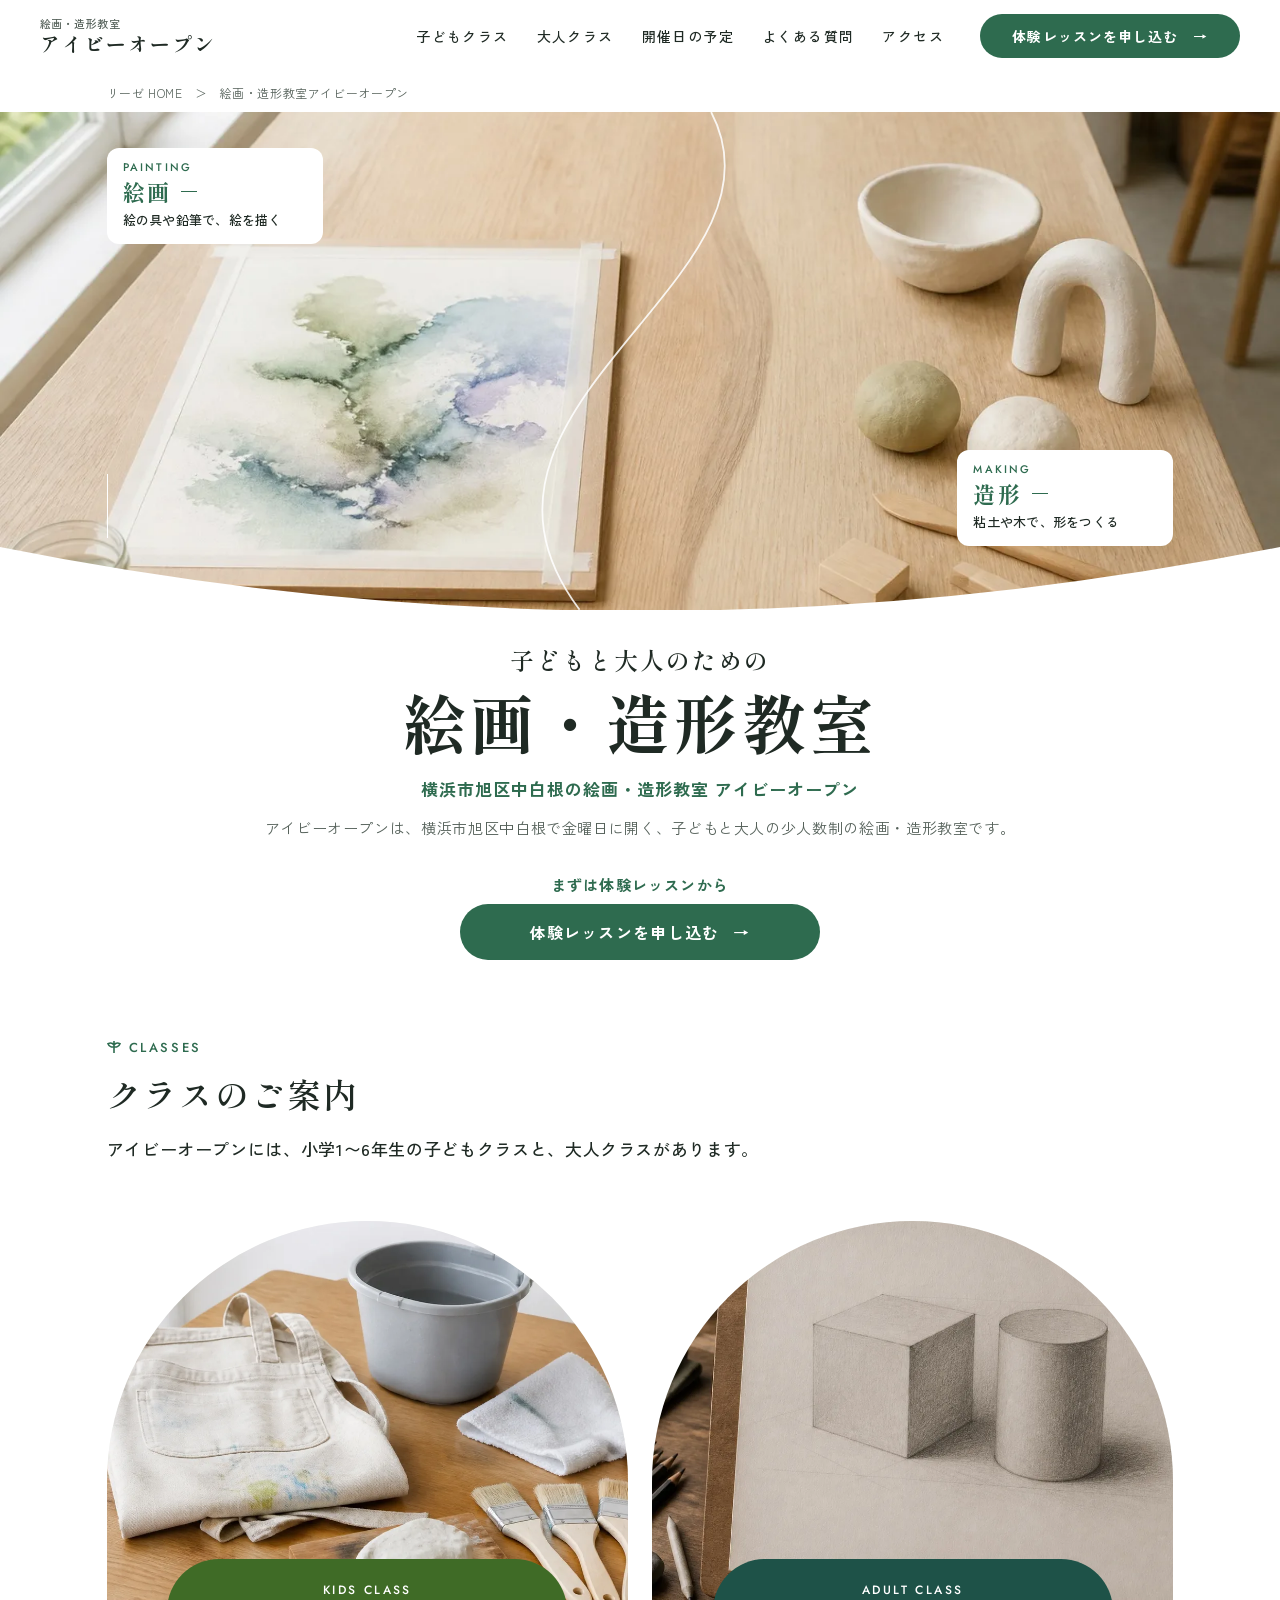
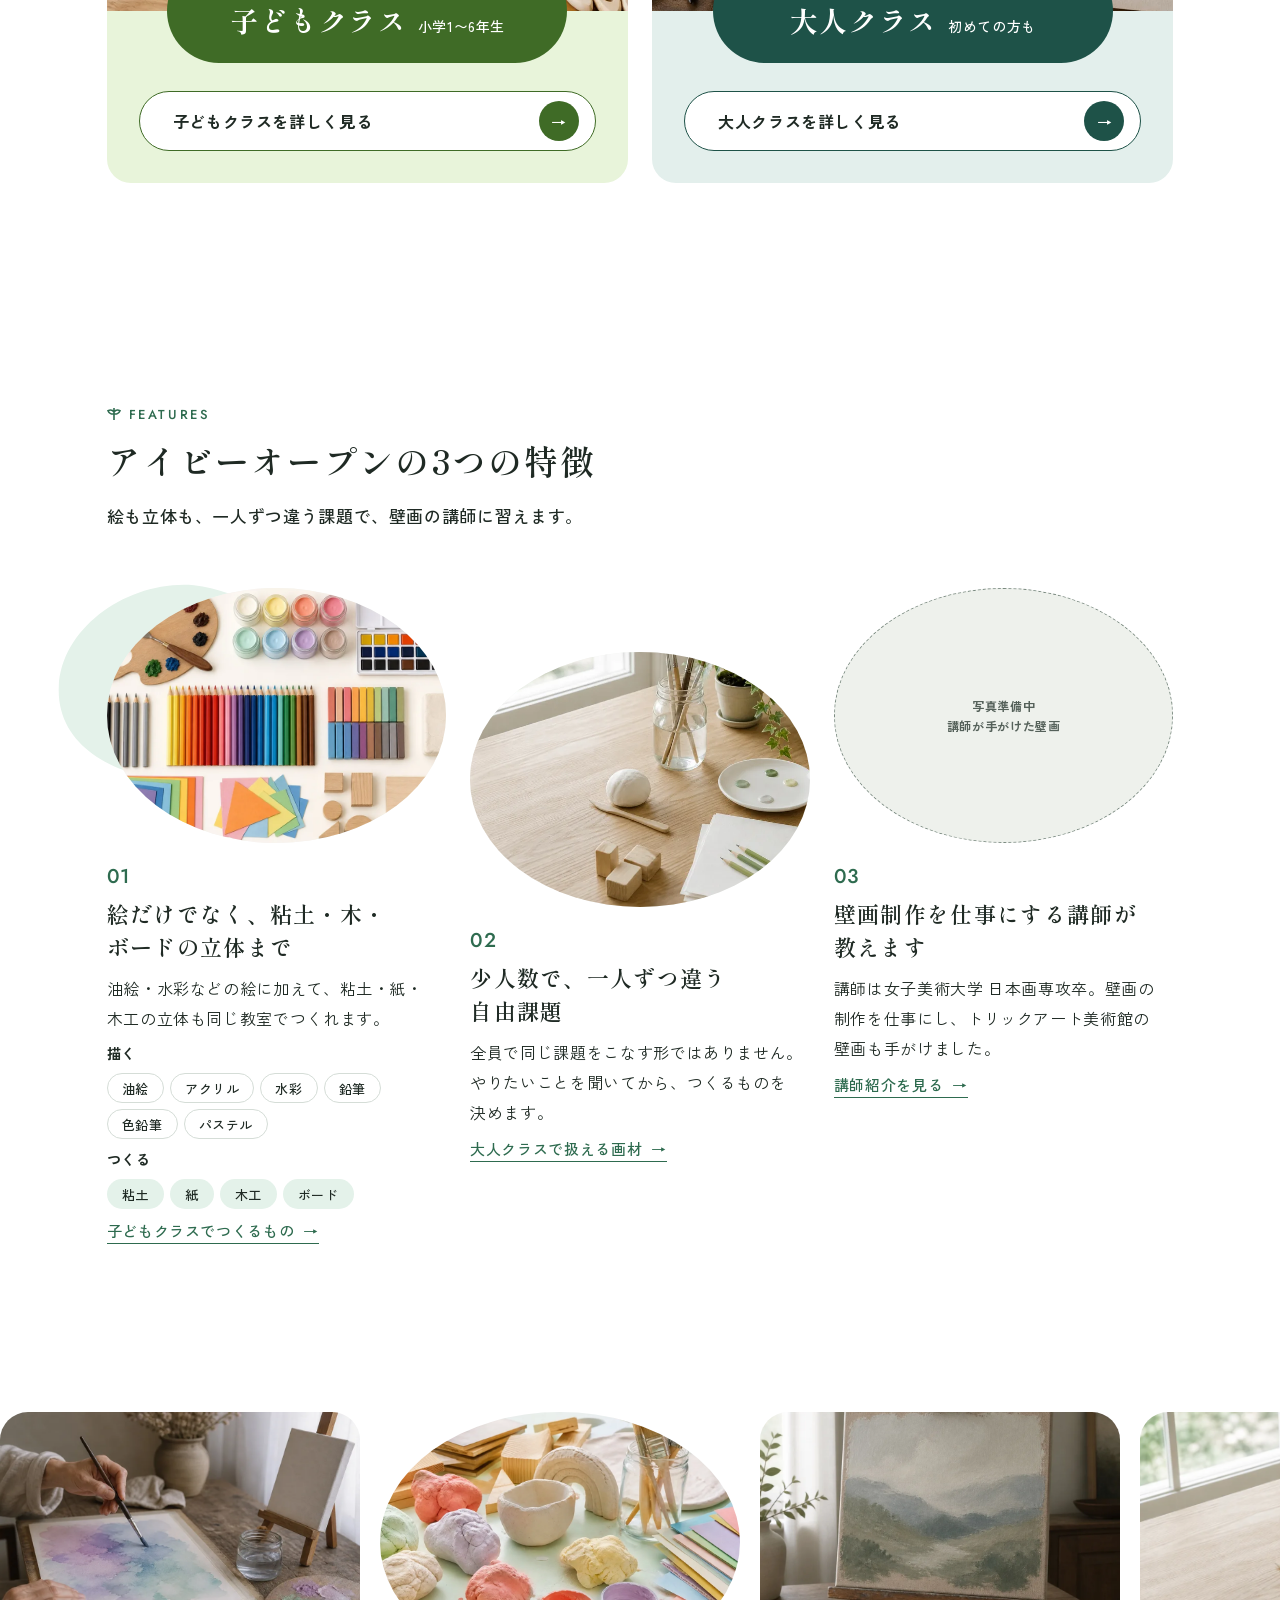
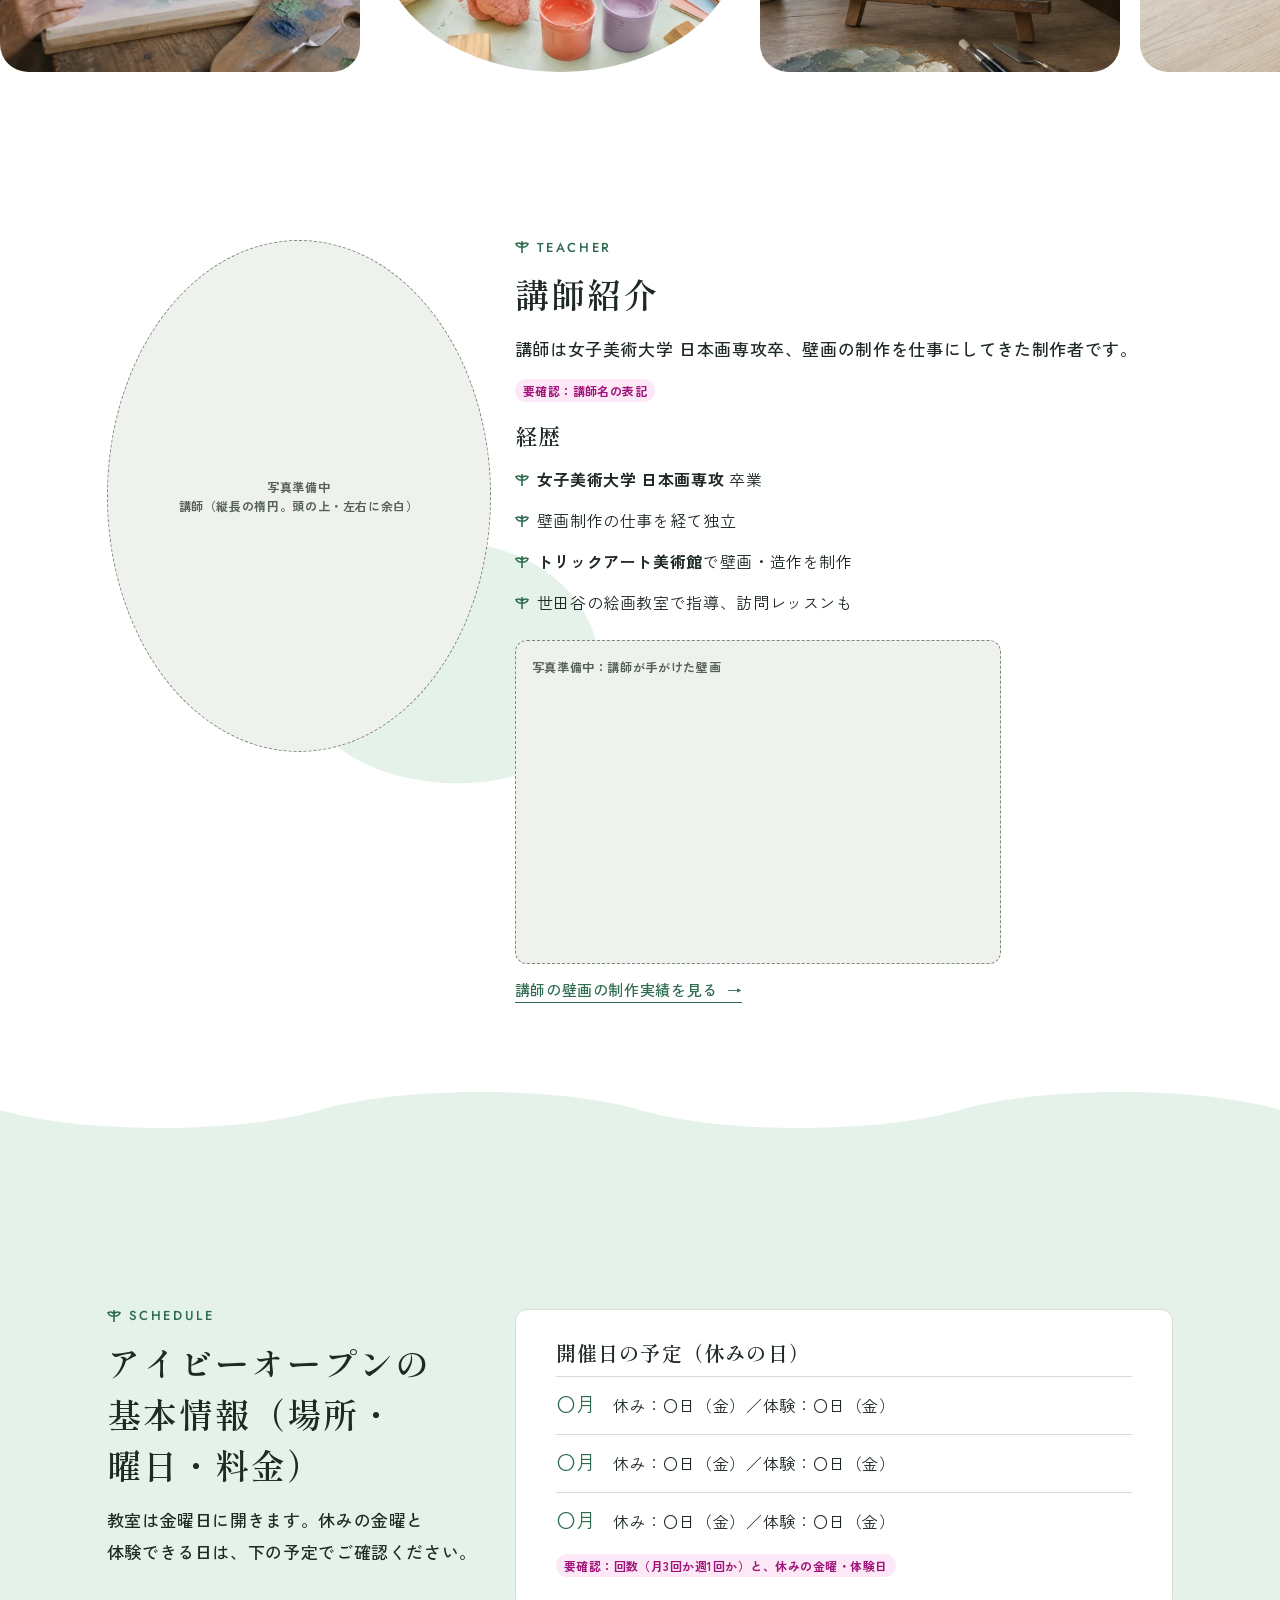
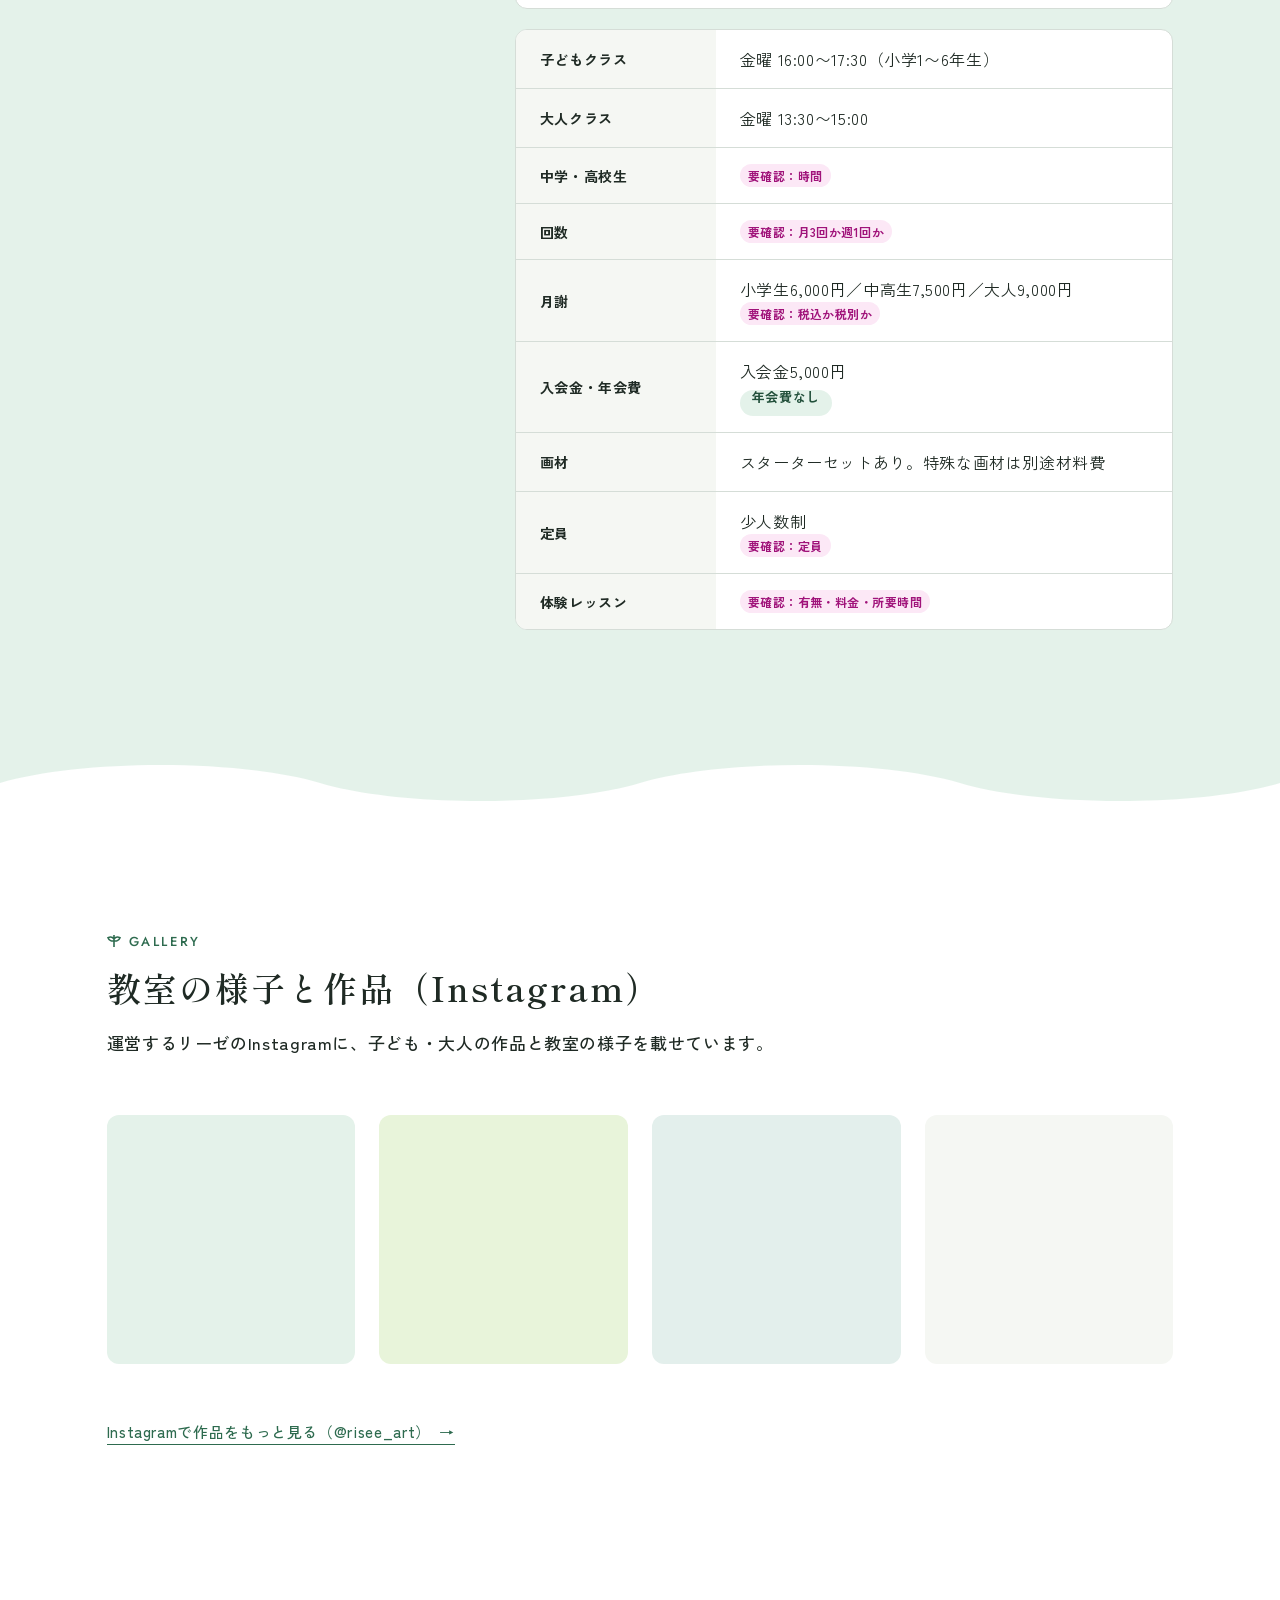
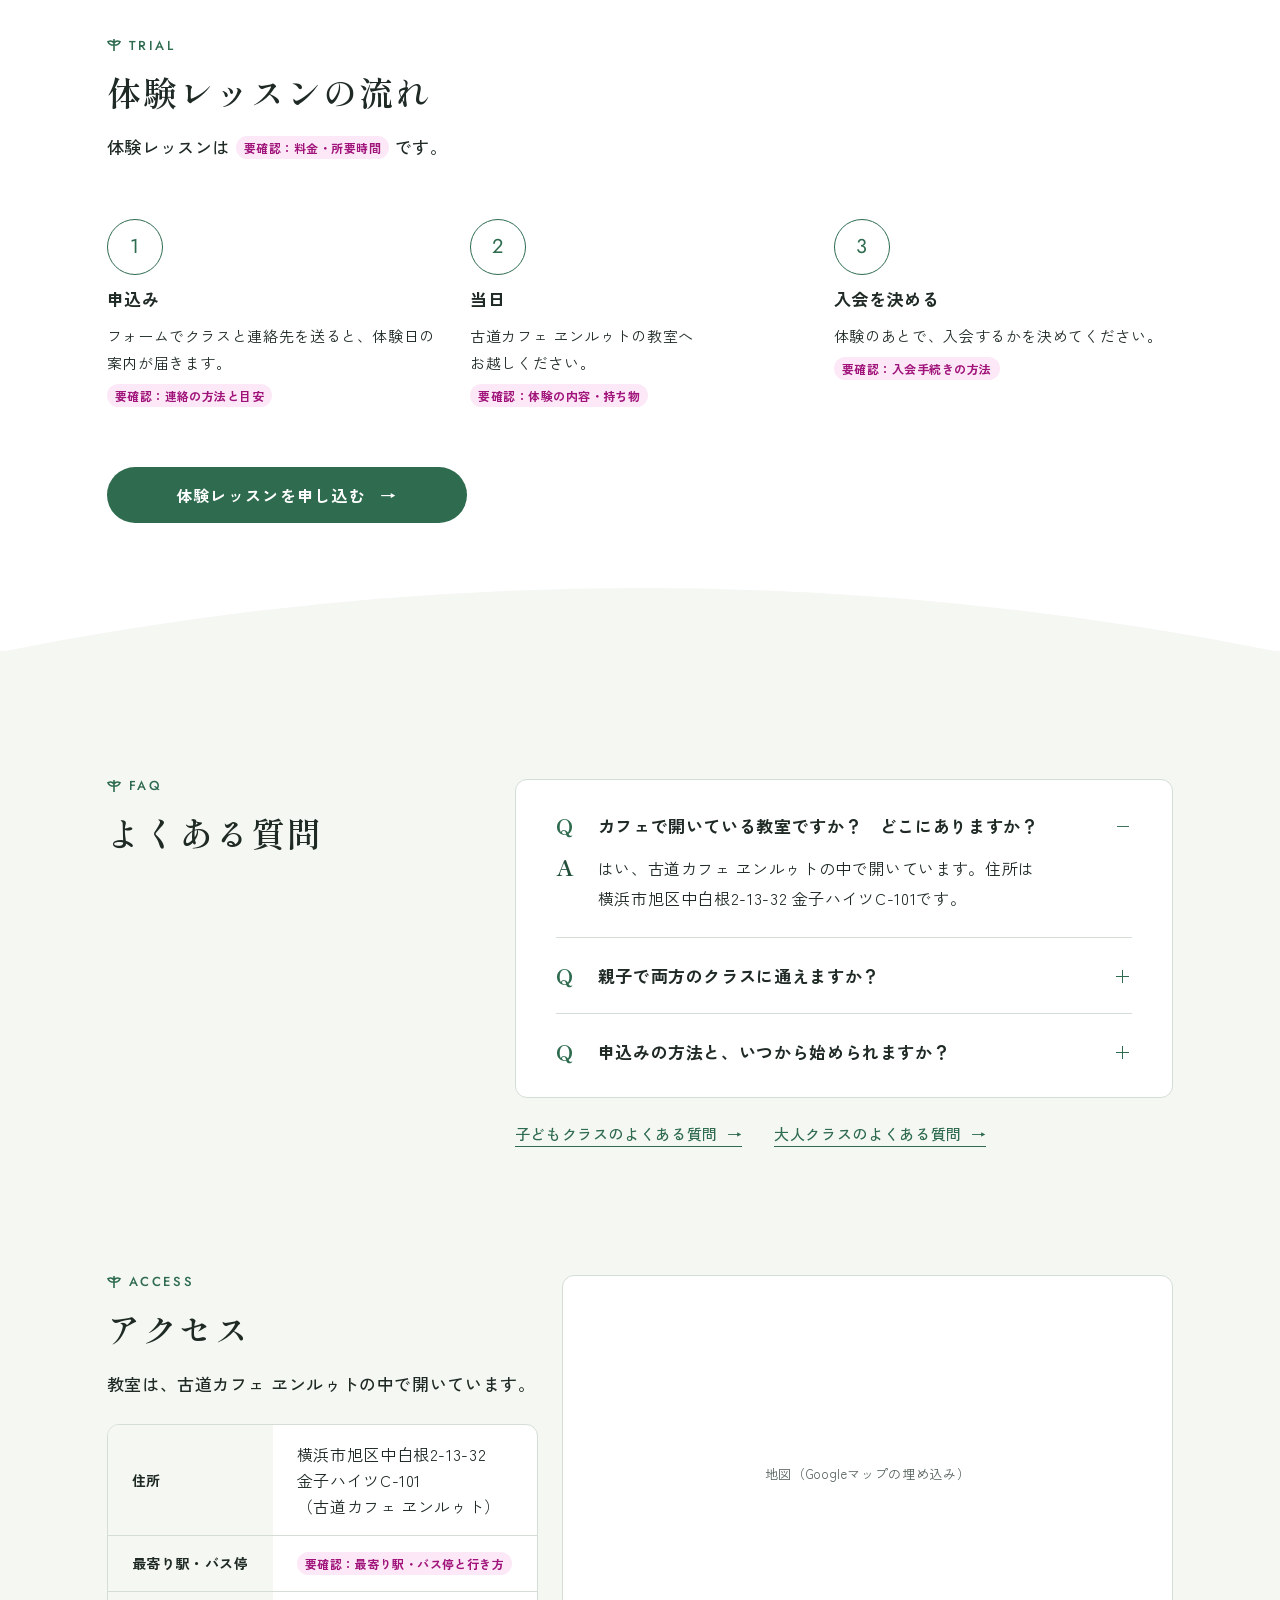
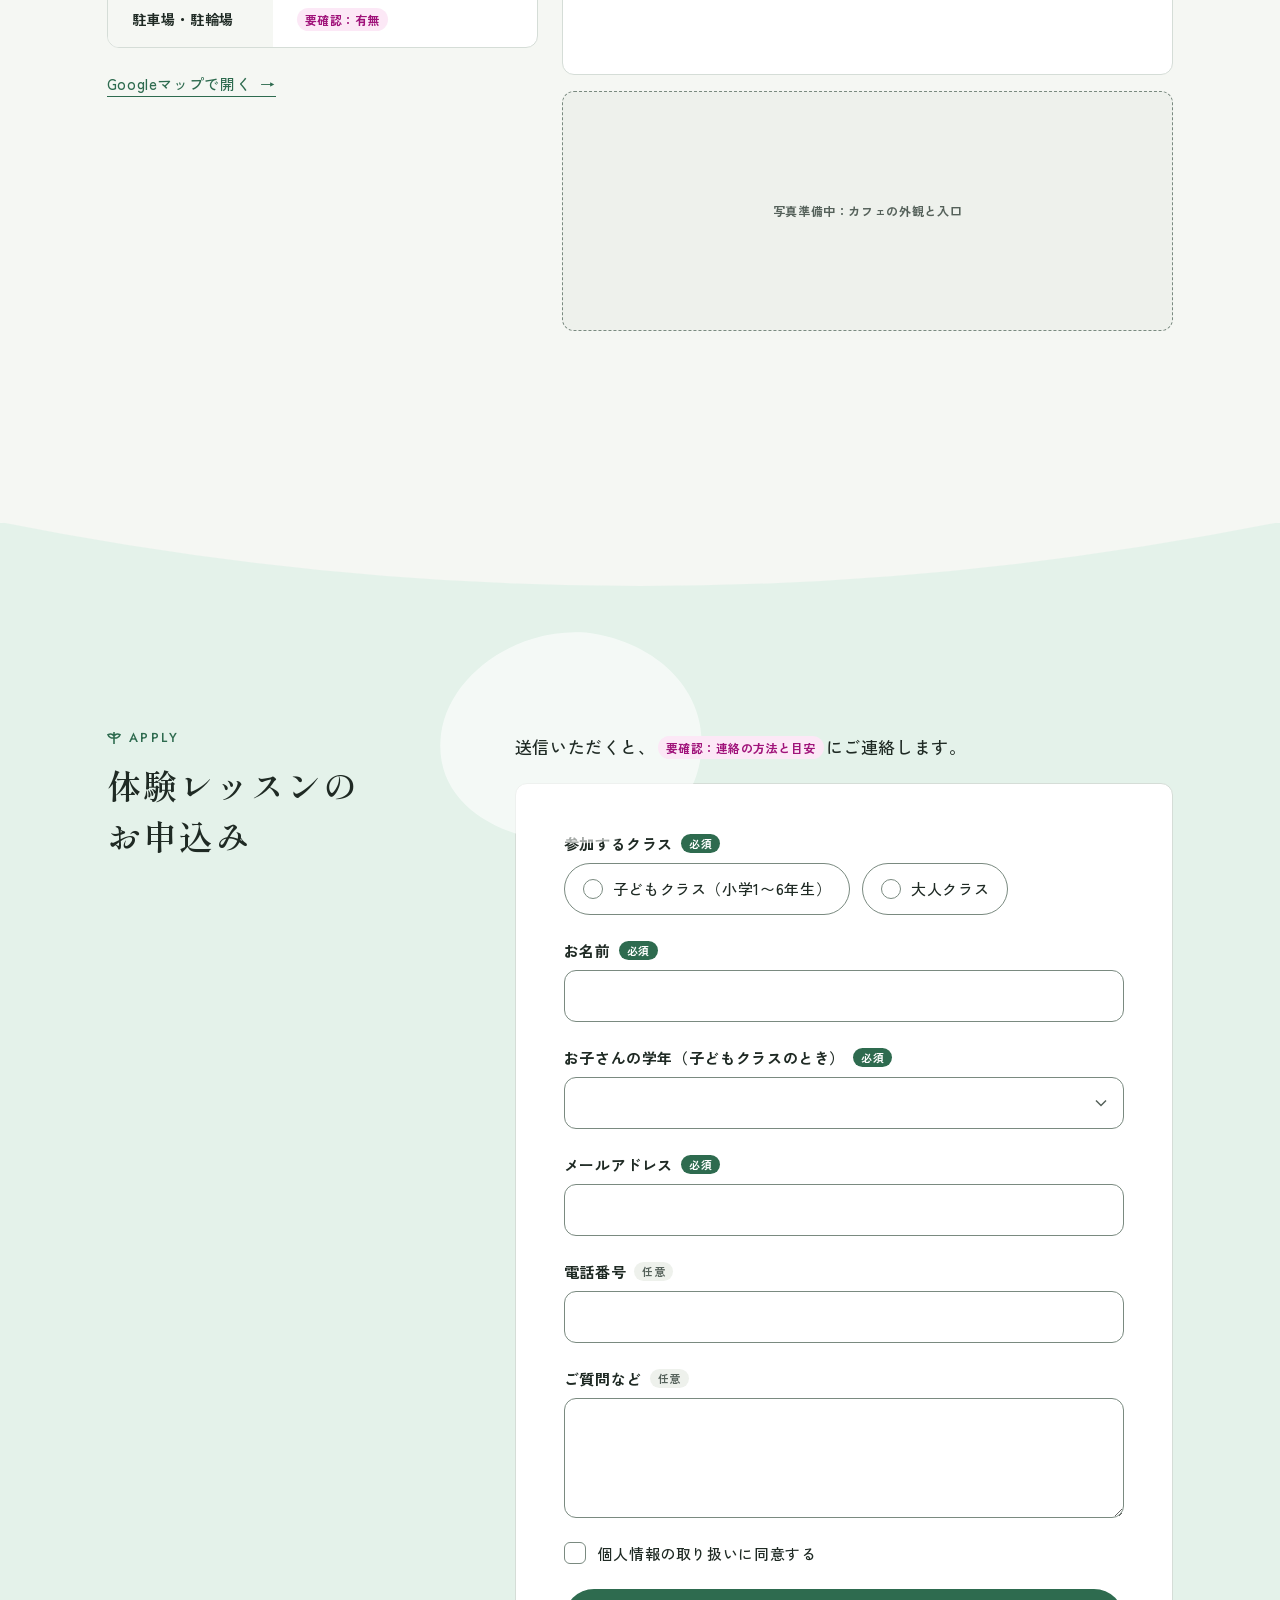
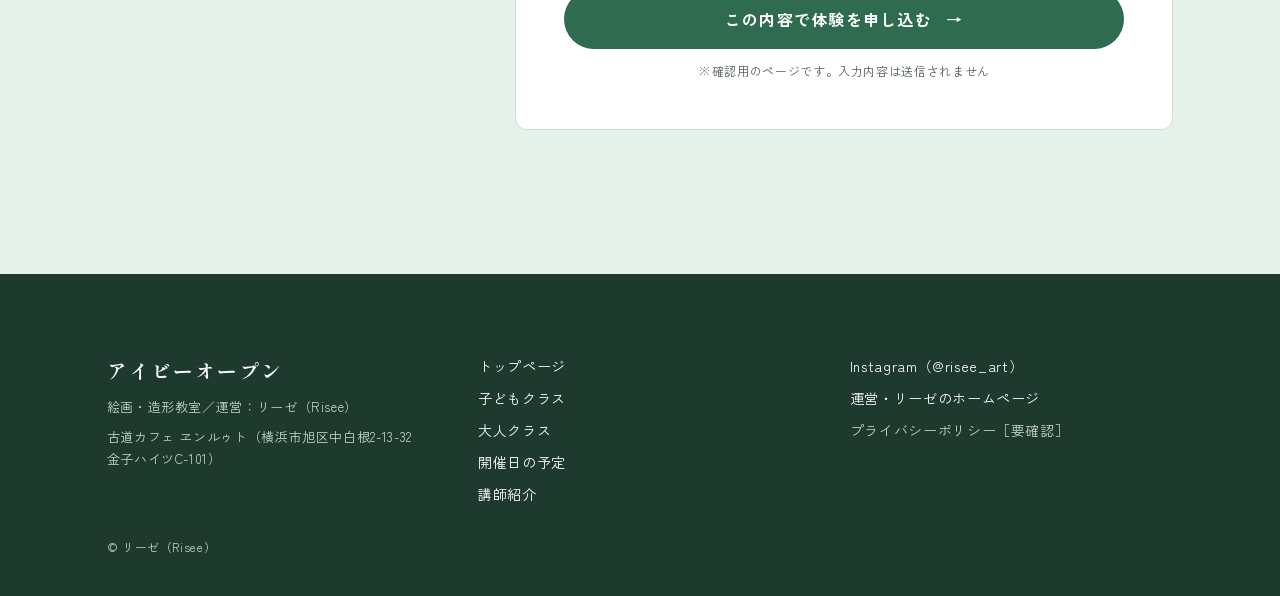
==== commit d91b49e3: "ヒーローとスクロールの動きを修正 Co-Authored-By: Claude Opus 5.5 <noreply@anthropic.com>" ====
--- a/index.html
+++ b/index.html
@@ -10,13 +10,14 @@
 <link rel="preconnect" href="https://fonts.googleapis.com">
 <link rel="preconnect" href="https://fonts.gstatic.com" crossorigin>
 <link href="https://fonts.googleapis.com/css2?family=Jost:wght@400;500&family=Shippori+Mincho:wght@600;700&family=Zen+Kaku+Gothic+New:wght@400;500;700&display=swap" rel="stylesheet">
-<link rel="stylesheet" href="assets/css/style.css">
+<link rel="stylesheet" href="assets/css/style.css?v=2">
 <script>
-(function(d){if(window.matchMedia&&matchMedia('(prefers-reduced-motion: reduce)').matches)return;d.classList.add('js-motion');try{if(sessionStorage.getItem('ivy-intro'))d.classList.add('intro-done')}catch(e){}setTimeout(function(){if(!window.ivyReady)d.classList.remove('js-motion')},2500)})(document.documentElement);
+(function(d){if(window.matchMedia&&matchMedia('(prefers-reduced-motion: reduce)').matches)return;d.classList.add('js-motion');try{var n=performance.getEntriesByType('navigation')[0];if(sessionStorage.getItem('ivy-intro')&&!(n&&n.type==='reload'))d.classList.add('intro-done')}catch(e){}setTimeout(function(){if(!window.ivyReady)d.classList.remove('js-motion')},2500)})(document.documentElement);
 </script>
-<script src="assets/js/main.js" defer></script>
+<script src="assets/js/main.js?v=2" defer></script>
 </head>
 <body class="has-fixbar">
+<div class="curtain" aria-hidden="true"><p class="curtain__mark"><span class="curtain__sub">絵画・造形教室</span><span class="curtain__main">アイビーオープン</span></p></div>
 <header class="header">
   <a class="logo" href="./">
     <span class="logo__sub">絵画・造形教室</span>
@@ -60,6 +61,7 @@
       <svg class="fv__line fv__line--pc" viewBox="0 0 1440 560" preserveAspectRatio="none" aria-hidden="true"><path pathLength="1" d="M652 560 C480 330 900 190 800 0"/></svg>
       <svg class="fv__line fv__line--sp" viewBox="0 0 375 400" preserveAspectRatio="none" aria-hidden="true"><path pathLength="1" d="M0 247 C110 282 250 112 375 160"/></svg>
     </div>
+    <span class="fv__scroll" aria-hidden="true"></span>
     <svg class="arc arc--down" viewBox="0 0 1440 64" preserveAspectRatio="none" aria-hidden="true"><path d="M0 0 Q720 128 1440 0 V64 H0 Z" fill="#FFFFFF"/></svg>
     <p class="fv__card fv__card--a"><span class="fv__en" aria-hidden="true">PAINTING</span><span class="fv__ja">絵画</span><span class="fv__desc">絵の具や鉛筆で、絵を描く</span></p>
     <p class="fv__card fv__card--b"><span class="fv__en" aria-hidden="true">MAKING</span><span class="fv__ja">造形</span><span class="fv__desc">粘土や木で、形をつくる</span></p>
@@ -132,6 +134,8 @@
       </div>
     </div>
   </section>
+
+  <div class="loop" aria-hidden="true"><ul class="loop__track"><li><img src="assets/img/watercolor-hands.webp" alt="" loading="lazy" decoding="async"></li><li><img src="assets/img/clay-materials.webp" alt="" loading="lazy" decoding="async"></li><li><img src="assets/img/oil-canvas-easel.webp" alt="" loading="lazy" decoding="async"></li><li><img src="assets/img/desk-brushes-clay.webp" alt="" loading="lazy" decoding="async"></li><li><img src="assets/img/pencil-sketch.webp" alt="" loading="lazy" decoding="async"></li><li><img src="assets/img/wood-board-sculpture.webp" alt="" loading="lazy" decoding="async"></li><li><img src="assets/img/still-life.webp" alt="" loading="lazy" decoding="async"></li><li><img src="assets/img/art-materials.webp" alt="" loading="lazy" decoding="async"></li><li><img src="assets/img/watercolor-hands.webp" alt="" loading="lazy" decoding="async"></li><li><img src="assets/img/clay-materials.webp" alt="" loading="lazy" decoding="async"></li><li><img src="assets/img/oil-canvas-easel.webp" alt="" loading="lazy" decoding="async"></li><li><img src="assets/img/desk-brushes-clay.webp" alt="" loading="lazy" decoding="async"></li><li><img src="assets/img/pencil-sketch.webp" alt="" loading="lazy" decoding="async"></li><li><img src="assets/img/wood-board-sculpture.webp" alt="" loading="lazy" decoding="async"></li><li><img src="assets/img/still-life.webp" alt="" loading="lazy" decoding="async"></li><li><img src="assets/img/art-materials.webp" alt="" loading="lazy" decoding="async"></li></ul></div>
 
   <section class="section teacher" id="teacher">
     <div class="wrap teacher__grid">
--- a/assets/css/style.css
+++ b/assets/css/style.css
@@ -41,6 +41,7 @@
   --head-gap: 36px;
 
   --ease-out: cubic-bezier(.22, 1, .36, 1);
+  --ease-slow: cubic-bezier(.65, 0, .35, 1);
   --dur-react: .25s;
 }
 [data-theme="kids"]  { --theme: #3F6B26; --theme-pale: #E8F4DA; --theme-soft: #F3F9EC; }
@@ -839,17 +840,69 @@
   .thanks__links { flex-direction: row; gap: 32px; }
 }
 
+/* ===== 開く幕・写真の切り替え・写真の帯 ===== */
+.curtain { display: none; }
+.fv__scroll { display: none; }
+.fv__side {
+  position: absolute; inset: 0; pointer-events: none;
+  -webkit-mask: var(--side) 0 0 / 100% 100% no-repeat; mask: var(--side) 0 0 / 100% 100% no-repeat;
+}
+.fv__side--a { --side: url("data:image/svg+xml,%3Csvg xmlns='http://www.w3.org/2000/svg' viewBox='0 0 375 400' preserveAspectRatio='none'%3E%3Cpath d='M0 0H375V160C250 112 110 282 0 247Z'/%3E%3C/svg%3E"); }
+.fv__side--b { --side: url("data:image/svg+xml,%3Csvg xmlns='http://www.w3.org/2000/svg' viewBox='0 0 375 400' preserveAspectRatio='none'%3E%3Cpath d='M0 247C110 282 250 112 375 160V400H0Z'/%3E%3C/svg%3E"); }
+.fv__slide { position: absolute; left: 0; width: 100%; height: 65%; object-fit: cover; opacity: 0; transition: opacity 2.4s ease-in-out; }
+.fv__side--a .fv__slide { top: 0; }
+.fv__side--b .fv__slide { bottom: 0; transition-delay: .5s; }
+.fv__slide.is-on { opacity: 1; }
+.loop { overflow: hidden; padding-block: 24px; }
+.loop__track { display: flex; width: max-content; }
+.loop__track li { flex: none; width: 216px; height: 160px; margin-right: 12px; overflow: hidden; border-radius: 20px; }
+.loop__track li:nth-child(3n+2) { border-radius: 50%; }
+.loop__track img { width: 100%; height: 100%; object-fit: cover; }
+@media (min-width: 768px) {
+  .fv__side--a { --side: url("data:image/svg+xml,%3Csvg xmlns='http://www.w3.org/2000/svg' viewBox='0 0 1440 560' preserveAspectRatio='none'%3E%3Cpath d='M0 0H800C900 190 480 330 652 560H0Z'/%3E%3C/svg%3E"); }
+  .fv__side--b { --side: url("data:image/svg+xml,%3Csvg xmlns='http://www.w3.org/2000/svg' viewBox='0 0 1440 560' preserveAspectRatio='none'%3E%3Cpath d='M800 0H1440V560H652C480 330 900 190 800 0Z'/%3E%3C/svg%3E"); }
+  .fv__slide { width: 66%; height: 100%; }
+  .fv__side--a .fv__slide { left: 0; }
+  .fv__side--b .fv__slide { left: auto; right: 0; }
+  .loop { padding-block: 40px; }
+  .loop__track li { width: 360px; height: 260px; margin-right: 20px; border-radius: 28px; }
+}
+
 /* ===== 動き（JSが有効で、動きを減らす設定でないときだけ） ===== */
 @media (prefers-reduced-motion: no-preference) {
   html { scroll-behavior: smooth; }
 
   /* 開いたときの主役 */
-  html.js-motion:not(.intro-done) .fv__photo { animation: fvOpen 1s var(--ease-out) both; }
+  html.js-motion:not(.intro-done) .curtain {
+    position: fixed; inset: 0; z-index: 400; display: grid; place-items: center; background: var(--color-deep); color: #fff;
+    animation: curtainOut 1.3s var(--ease-slow) 1.3s both;
+  }
+  html.js-motion:not(.intro-done) .curtain__mark { text-align: center; animation: markIn 1.1s var(--ease-slow) .1s both; }
+  .curtain__sub { display: block; font-family: var(--font-head); font-weight: 600; font-size: 14px; letter-spacing: .24em; }
+  .curtain__main { display: block; margin-top: 10px; font-family: var(--font-head); font-weight: 700; font-size: 28px; letter-spacing: .16em; }
   html.js-motion:not(.intro-done) .fv__under,
-  html.js-motion:not(.intro-done) .fv__over img { animation: zoomOut 1s var(--ease-out) both; }
-  html.js-motion:not(.intro-done) .fv__line path { stroke-dasharray: 1; animation: draw .6s var(--ease-out) .2s both; }
-  html.js-motion:not(.intro-done) .hero__catch { animation: rise20 .6s var(--ease-out) .5s both; }
-  html.js-motion:not(.intro-done) .fv__card { animation: rise8 .4s var(--ease-out) .9s both; }
+  html.js-motion:not(.intro-done) .fv__over img { animation: zoomOut 3s var(--ease-slow) both; }
+  html.js-motion:not(.intro-done) .fv__line path { stroke-dasharray: 1; animation: draw 1.2s var(--ease-slow) 1.6s both; }
+  html.js-motion:not(.intro-done) .hero__catch { animation: rise20 1s var(--ease-slow) 1.8s both; }
+  html.js-motion:not(.intro-done) .fv__card { animation: rise8 .8s var(--ease-slow) 2s both; }
+
+  /* 切り替わる写真はゆっくり寄る */
+  .fv__slide.is-on { animation: slideDrift 8s linear both; }
+
+  /* 下へ誘う線 */
+  html.js-motion .fv__scroll {
+    position: absolute; left: max(var(--page-x), calc(50% - 600px)); bottom: 72px; z-index: 2; display: block;
+    width: 1px; height: 64px; overflow: hidden; background: rgb(255 255 255 / .4);
+  }
+  html.js-motion .fv__scroll::before {
+    content: ""; display: block; height: 100%; background: #fff; animation: scrollLine 2.4s var(--ease-slow) infinite;
+  }
+
+  /* 写真の帯がゆっくり流れる */
+  .loop__track { animation: loopFlow 70s linear infinite; }
+
+  /* 枠の中で写真がずれる（スクロール連動） */
+  html.js-motion .has-drift img { scale: 1.16; translate: 0 var(--drift, 0); }
 
   html.js-motion:not(.intro-done) .gallery .blob--a { animation: blobIn .8s var(--ease-out) both; }
   html.js-motion:not(.intro-done) .gallery .blob--b { animation: blobInFlip .8s var(--ease-out) both; }
@@ -860,15 +913,15 @@
   html.js-motion:not(.intro-done) .g5 { animation: puff .7s var(--ease-out) .51s both; }
 
   /* スクロールで出る */
-  html.js-motion .reveal { transition: opacity .6s var(--ease-out) var(--d, 0s), transform .6s var(--ease-out) var(--d, 0s); }
-  html.js-motion .reveal:not(.is-in) { opacity: 0; transform: translateY(16px); }
-  html.js-motion .reveal--up { transition-duration: .7s; }
-  html.js-motion .reveal--up:not(.is-in) { transform: translateY(24px); }
-
-  html.js-motion .reveal--ellipse { transition: clip-path .8s var(--ease-out); }
+  html.js-motion .reveal { transition: opacity 1.2s var(--ease-slow) var(--d, 0s), transform 1.2s var(--ease-slow) var(--d, 0s); }
+  html.js-motion .reveal:not(.is-in) { opacity: 0; transform: translateY(24px); }
+  html.js-motion .reveal--up { transition-duration: 1.4s; }
+  html.js-motion .reveal--up:not(.is-in) { transform: translateY(36px); }
+
+  html.js-motion .reveal--ellipse { transition: clip-path 1.4s var(--ease-slow); }
   html.js-motion .reveal--ellipse:not(.is-in) { opacity: 1; transform: none; clip-path: ellipse(40% 40% at 50% 50%); }
   html.js-motion .reveal--ellipse.is-in { clip-path: ellipse(52% 52% at 50% 50%); }
-  html.js-motion .reveal--ellipse img { transition: transform .8s var(--ease-out); }
+  html.js-motion .reveal--ellipse img { transition: transform 1.4s var(--ease-slow); }
   html.js-motion .reveal--ellipse:not(.is-in) img { transform: scale(1.06); }
 
   html.js-motion .reveal--wave { transition: none; }
@@ -879,14 +932,19 @@
 
   html.js-motion .reveal--draw { transition: none; }
   html.js-motion .reveal--draw:not(.is-in) { opacity: 1; transform: none; }
-  html.js-motion .reveal--draw path { stroke-dasharray: 1; stroke-dashoffset: 0; transition: stroke-dashoffset 1s var(--ease-out); }
+  html.js-motion .reveal--draw path { stroke-dasharray: 1; stroke-dashoffset: 0; transition: stroke-dashoffset .3s linear; }
   html.js-motion .reveal--draw:not(.is-in) path { stroke-dashoffset: 1; }
 
-  @keyframes fvOpen {
-    from { clip-path: ellipse(0% 0% at var(--cx) 100%); }
-    to   { clip-path: ellipse(110% 160% at var(--cx) 100%); }
-  }
-  @keyframes zoomOut { from { transform: scale(1.04); } to { transform: scale(1); } }
+  /* 線が届いた番号から色がつく */
+  html.js-motion .steps__no { transition: background .6s, color .6s; }
+  html.js-motion .steps li.is-on .steps__no { background: var(--theme); color: #fff; }
+
+  @keyframes curtainOut { from { opacity: 1; } to { opacity: 0; visibility: hidden; } }
+  @keyframes markIn { from { opacity: 0; transform: translateY(12px); } to { opacity: 1; transform: none; } }
+  @keyframes zoomOut { from { transform: scale(1.1); } to { transform: scale(1); } }
+  @keyframes slideDrift { from { transform: scale(1.08); } to { transform: scale(1); } }
+  @keyframes scrollLine { from { transform: translateY(-100%); } 60%, to { transform: translateY(100%); } }
+  @keyframes loopFlow { to { transform: translateX(-50%); } }
   @keyframes draw { from { stroke-dashoffset: 1; } to { stroke-dashoffset: 0; } }
   @keyframes rise20 { from { opacity: 0; transform: translateY(20px); } to { opacity: 1; transform: none; } }
   @keyframes rise8 { from { opacity: 0; transform: translateY(8px); } to { opacity: 1; transform: none; } }
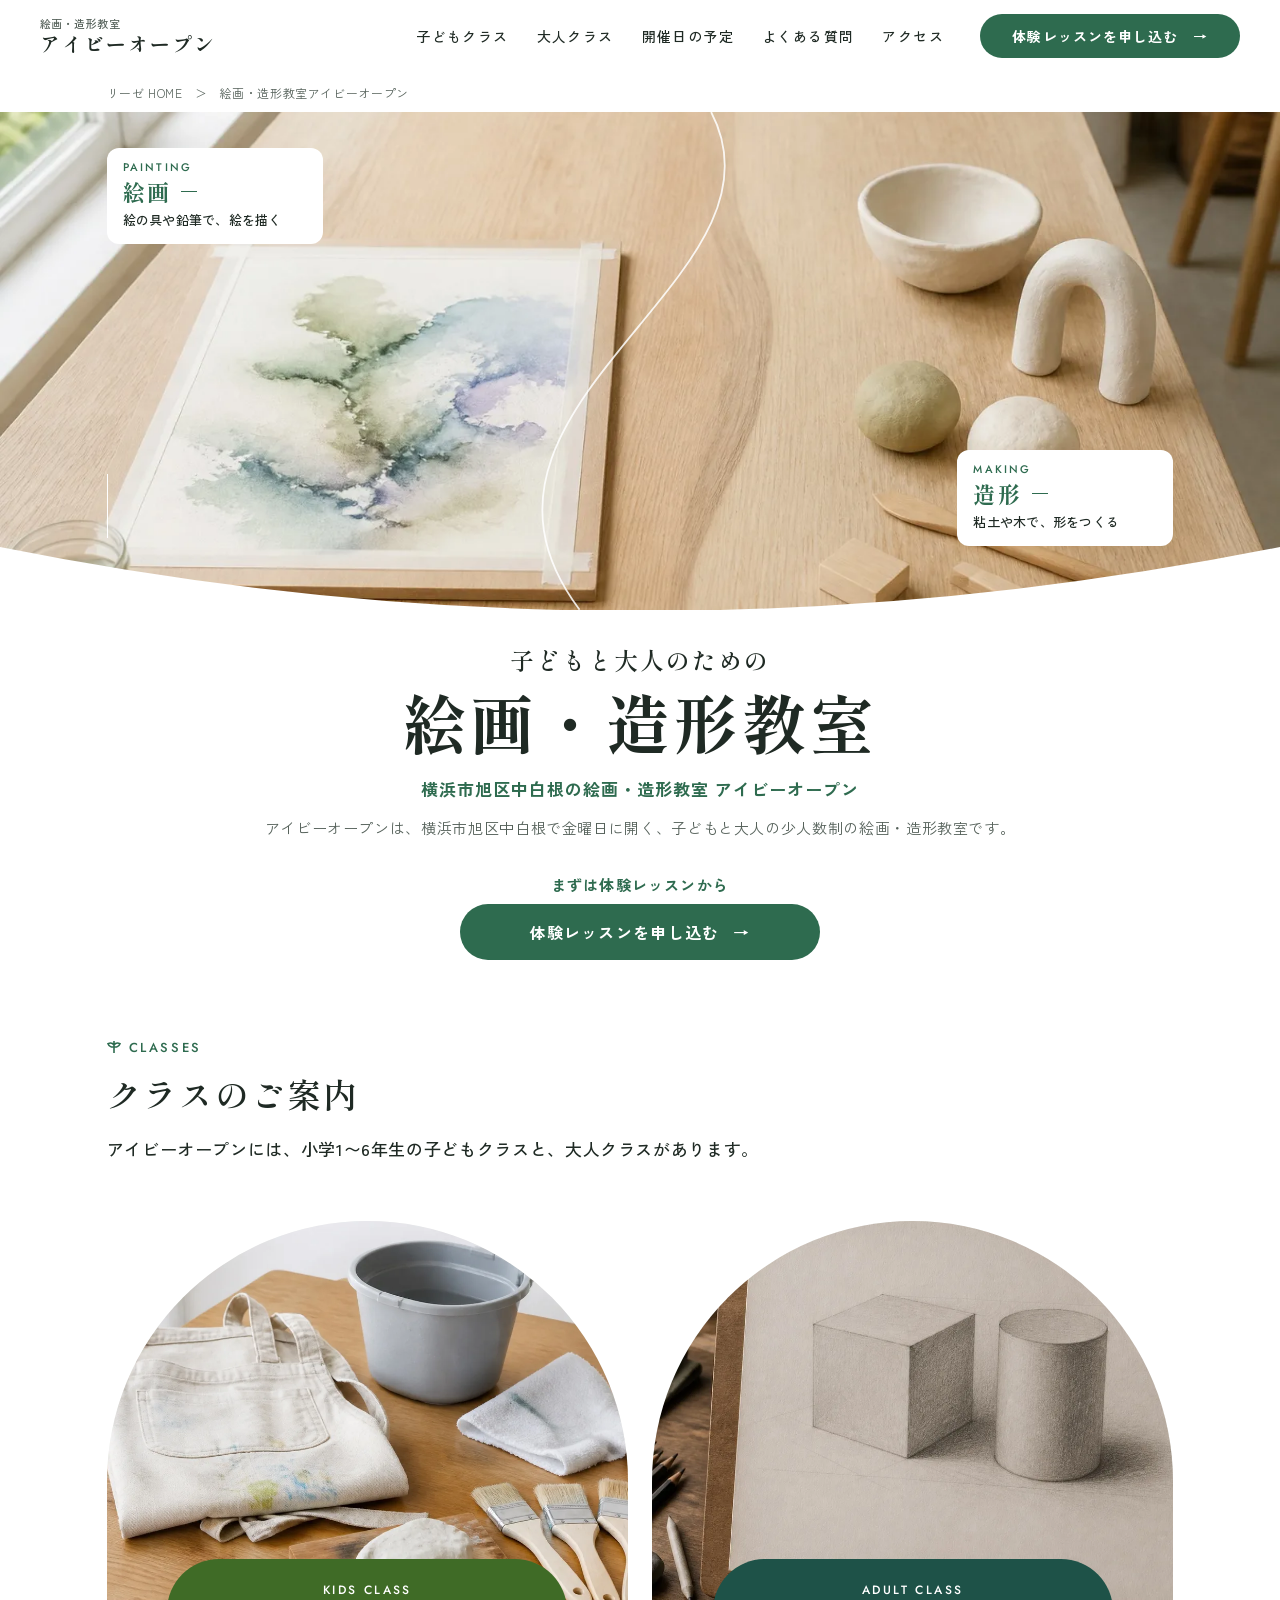
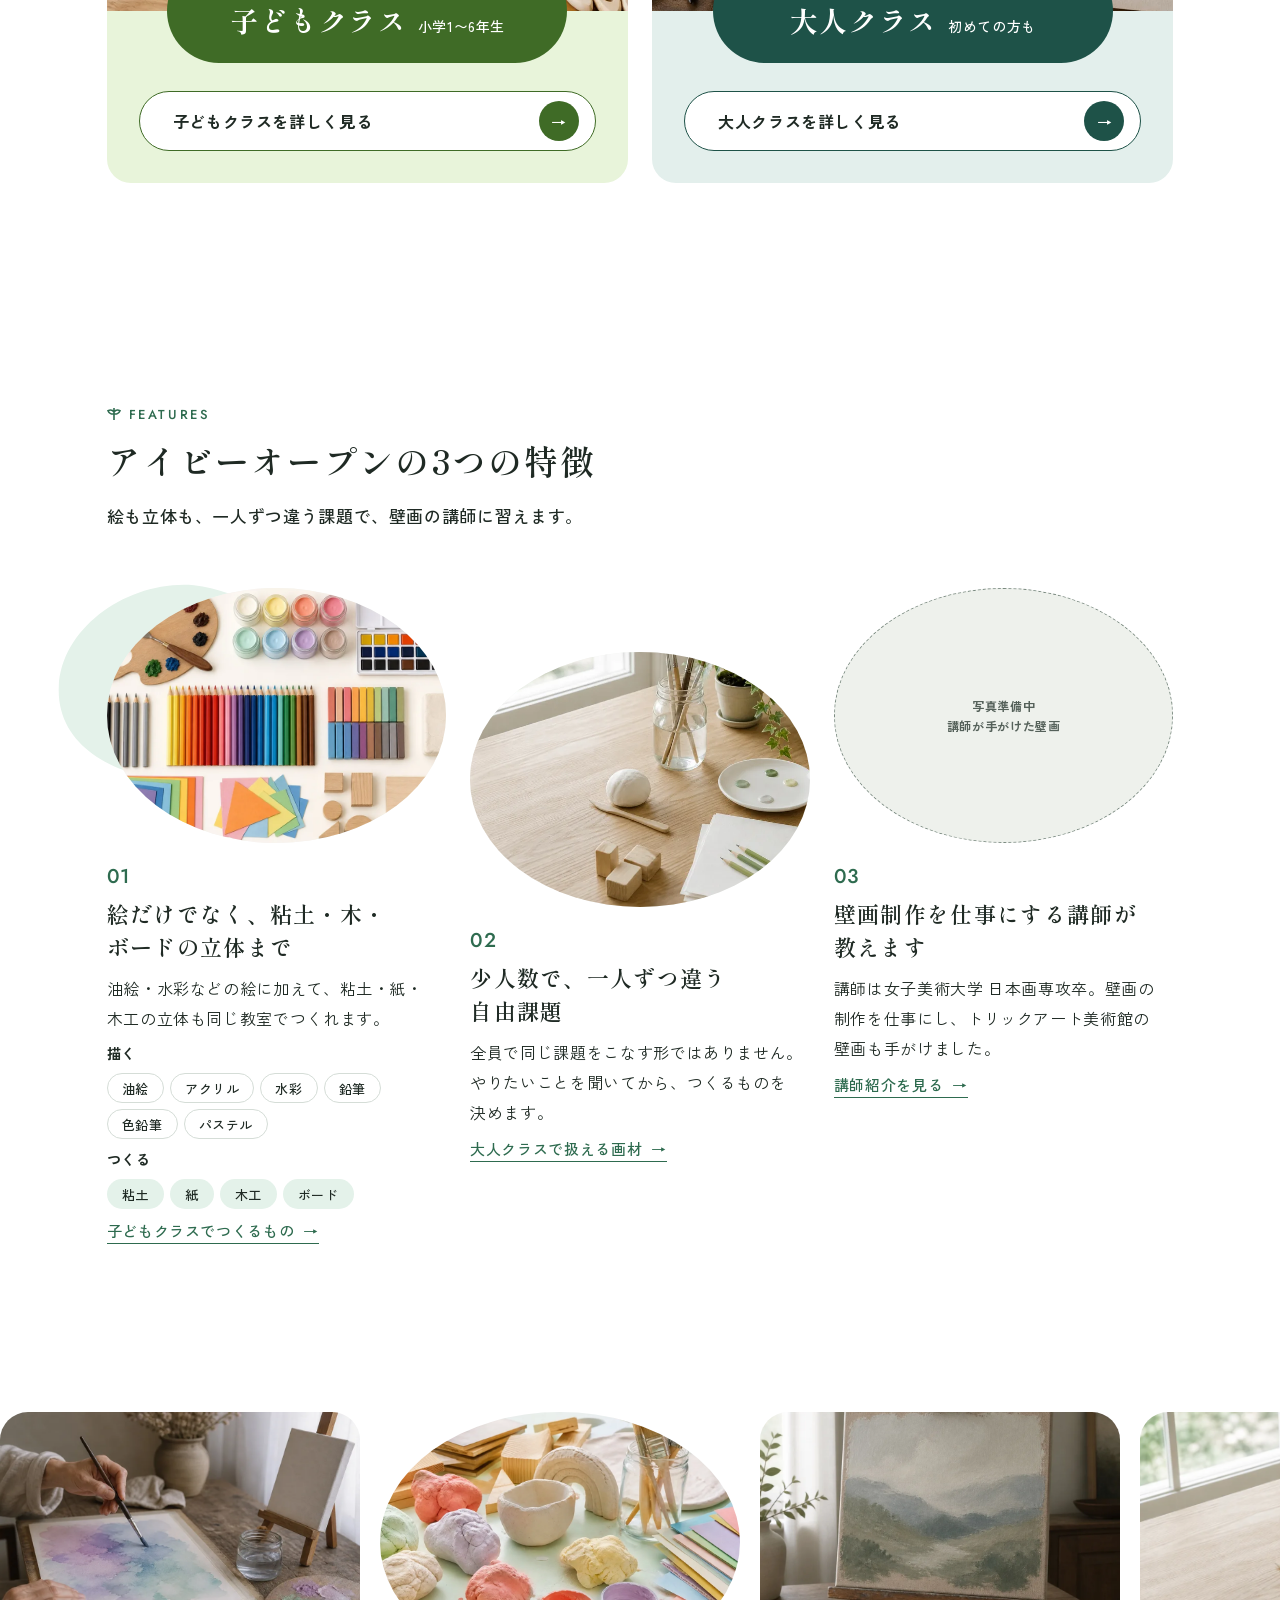
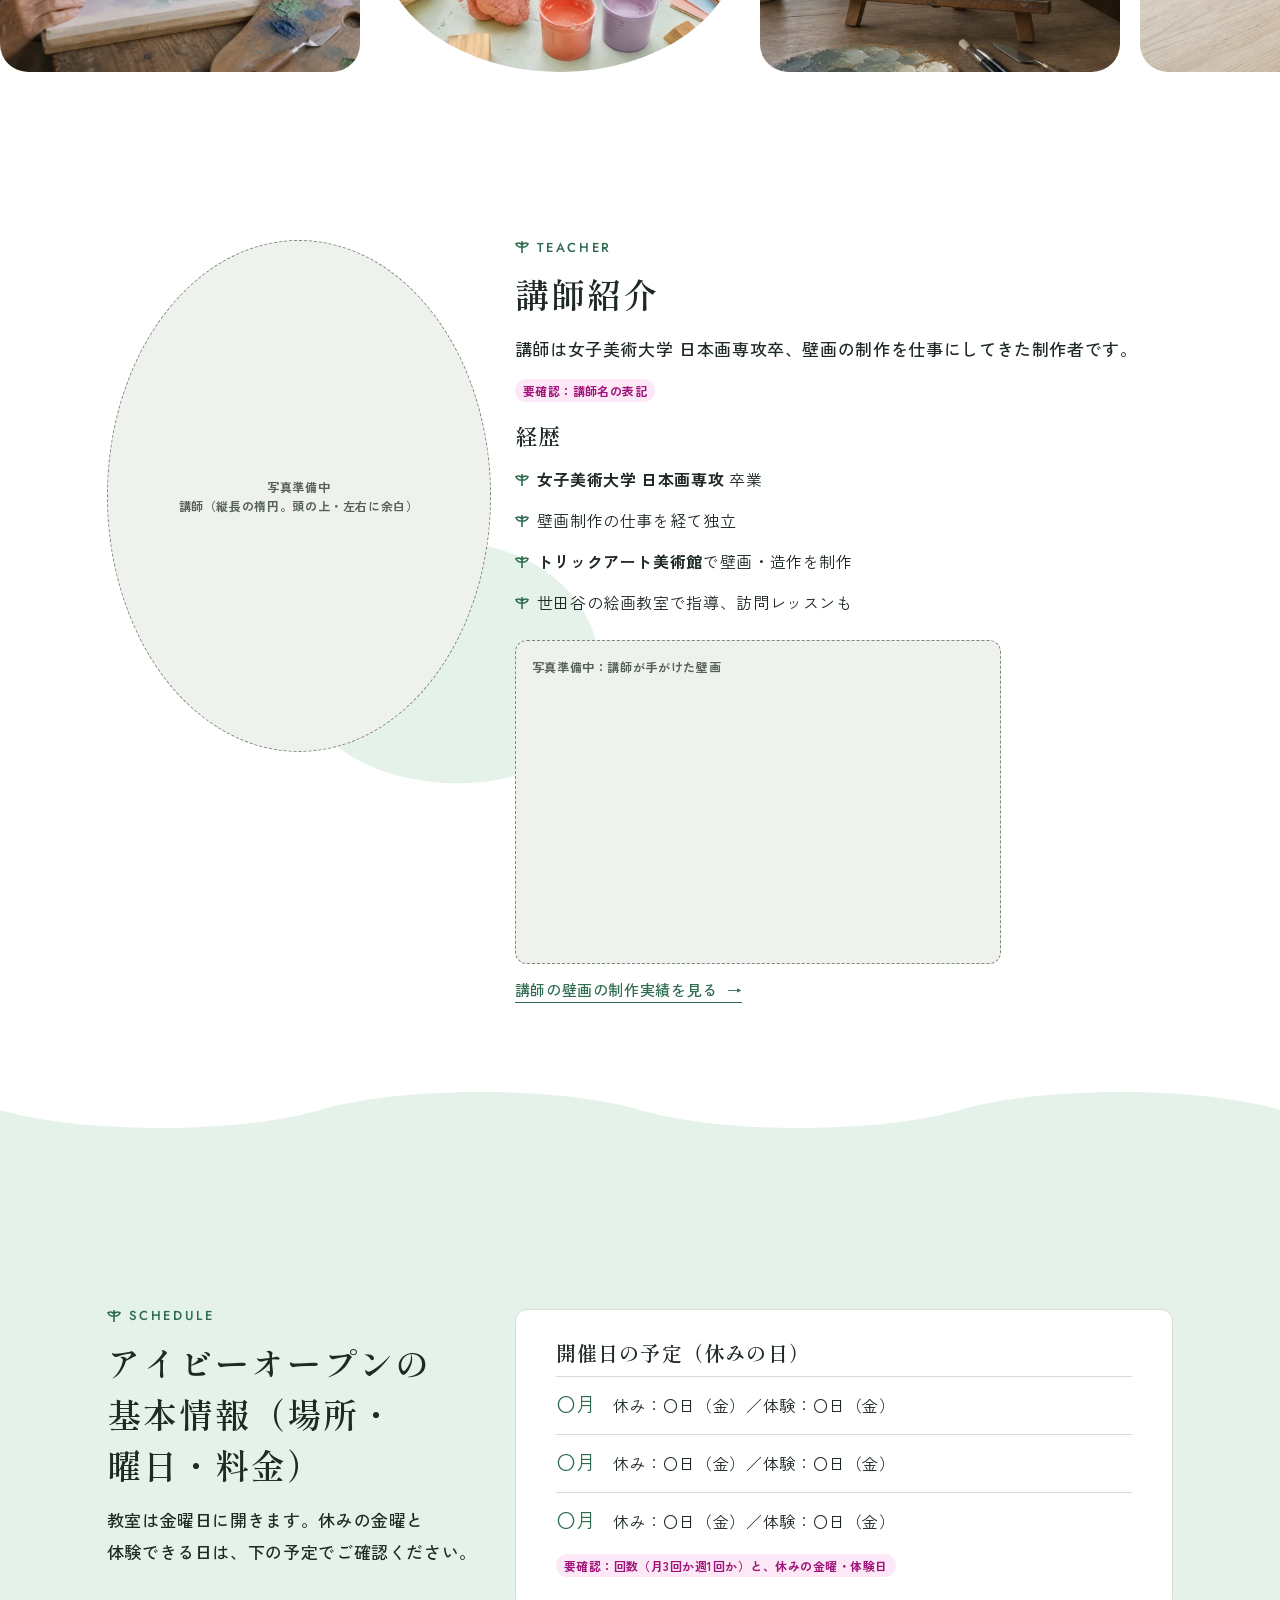
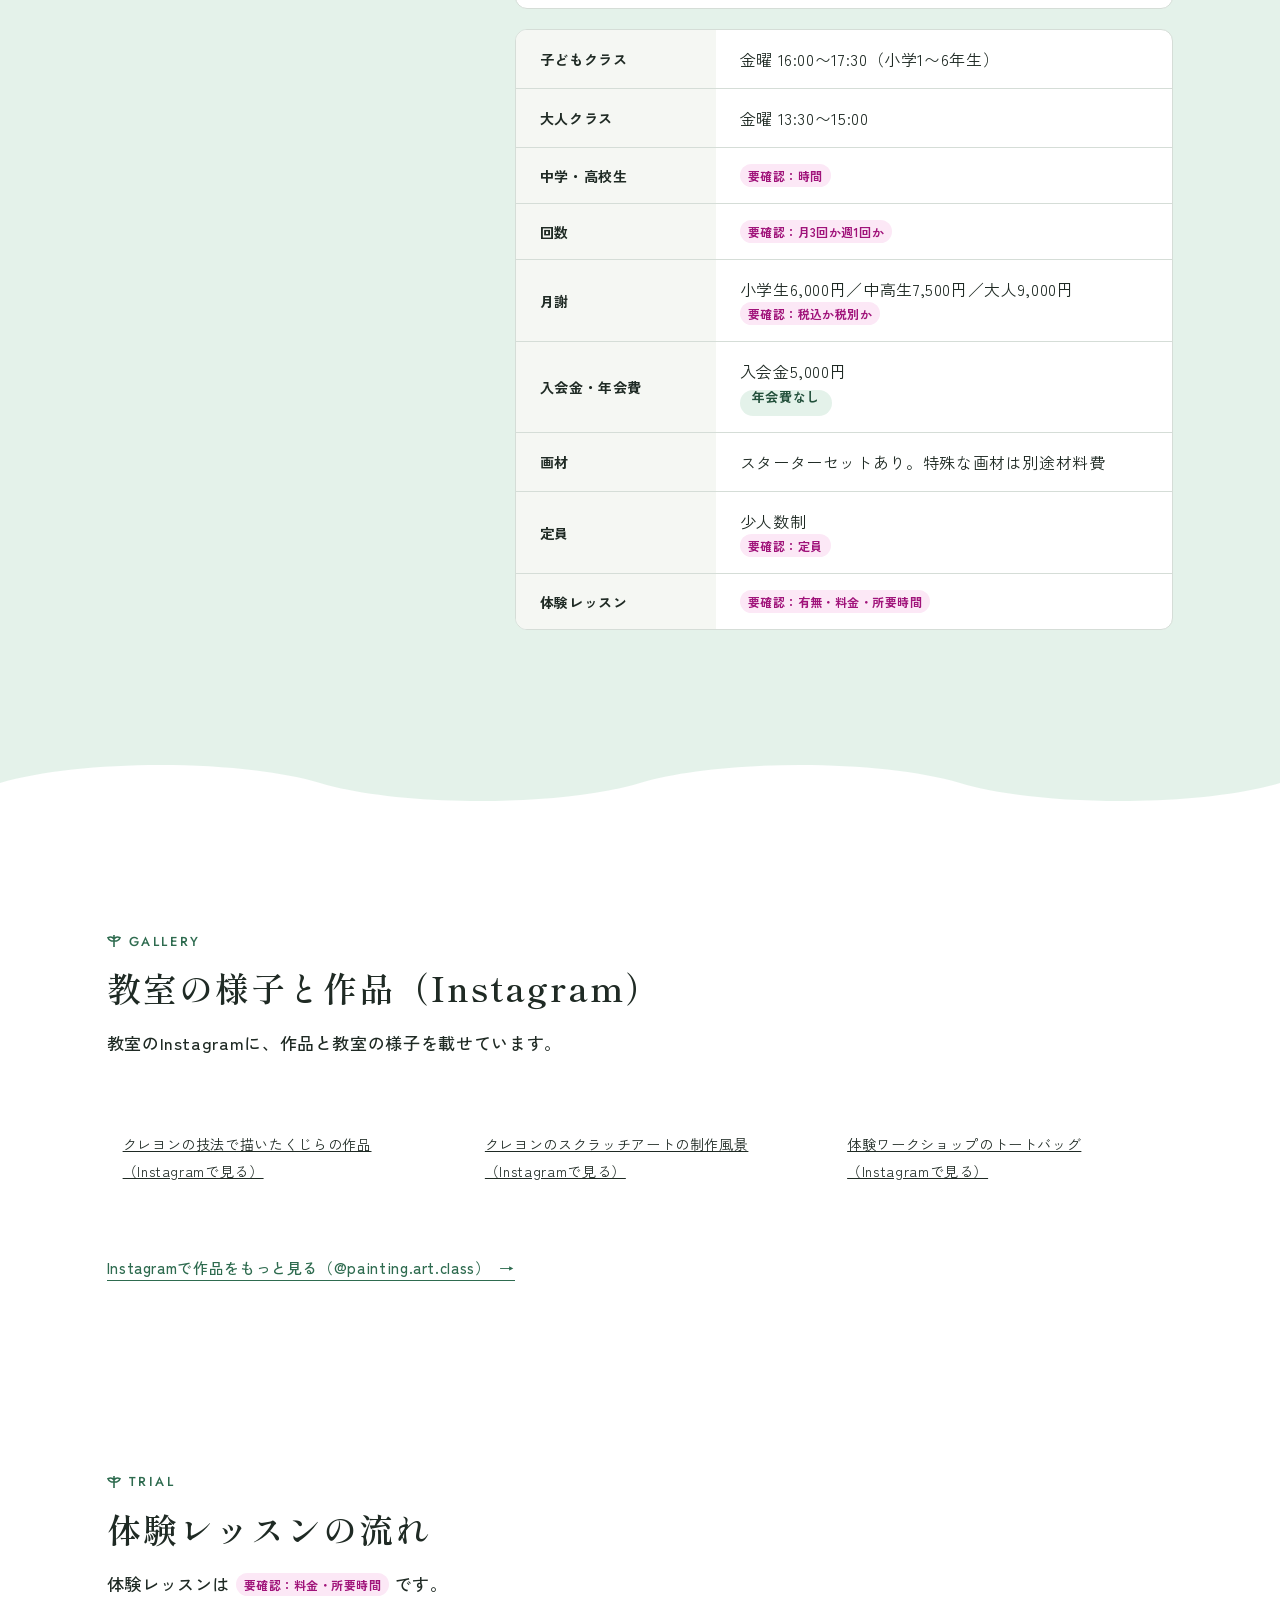
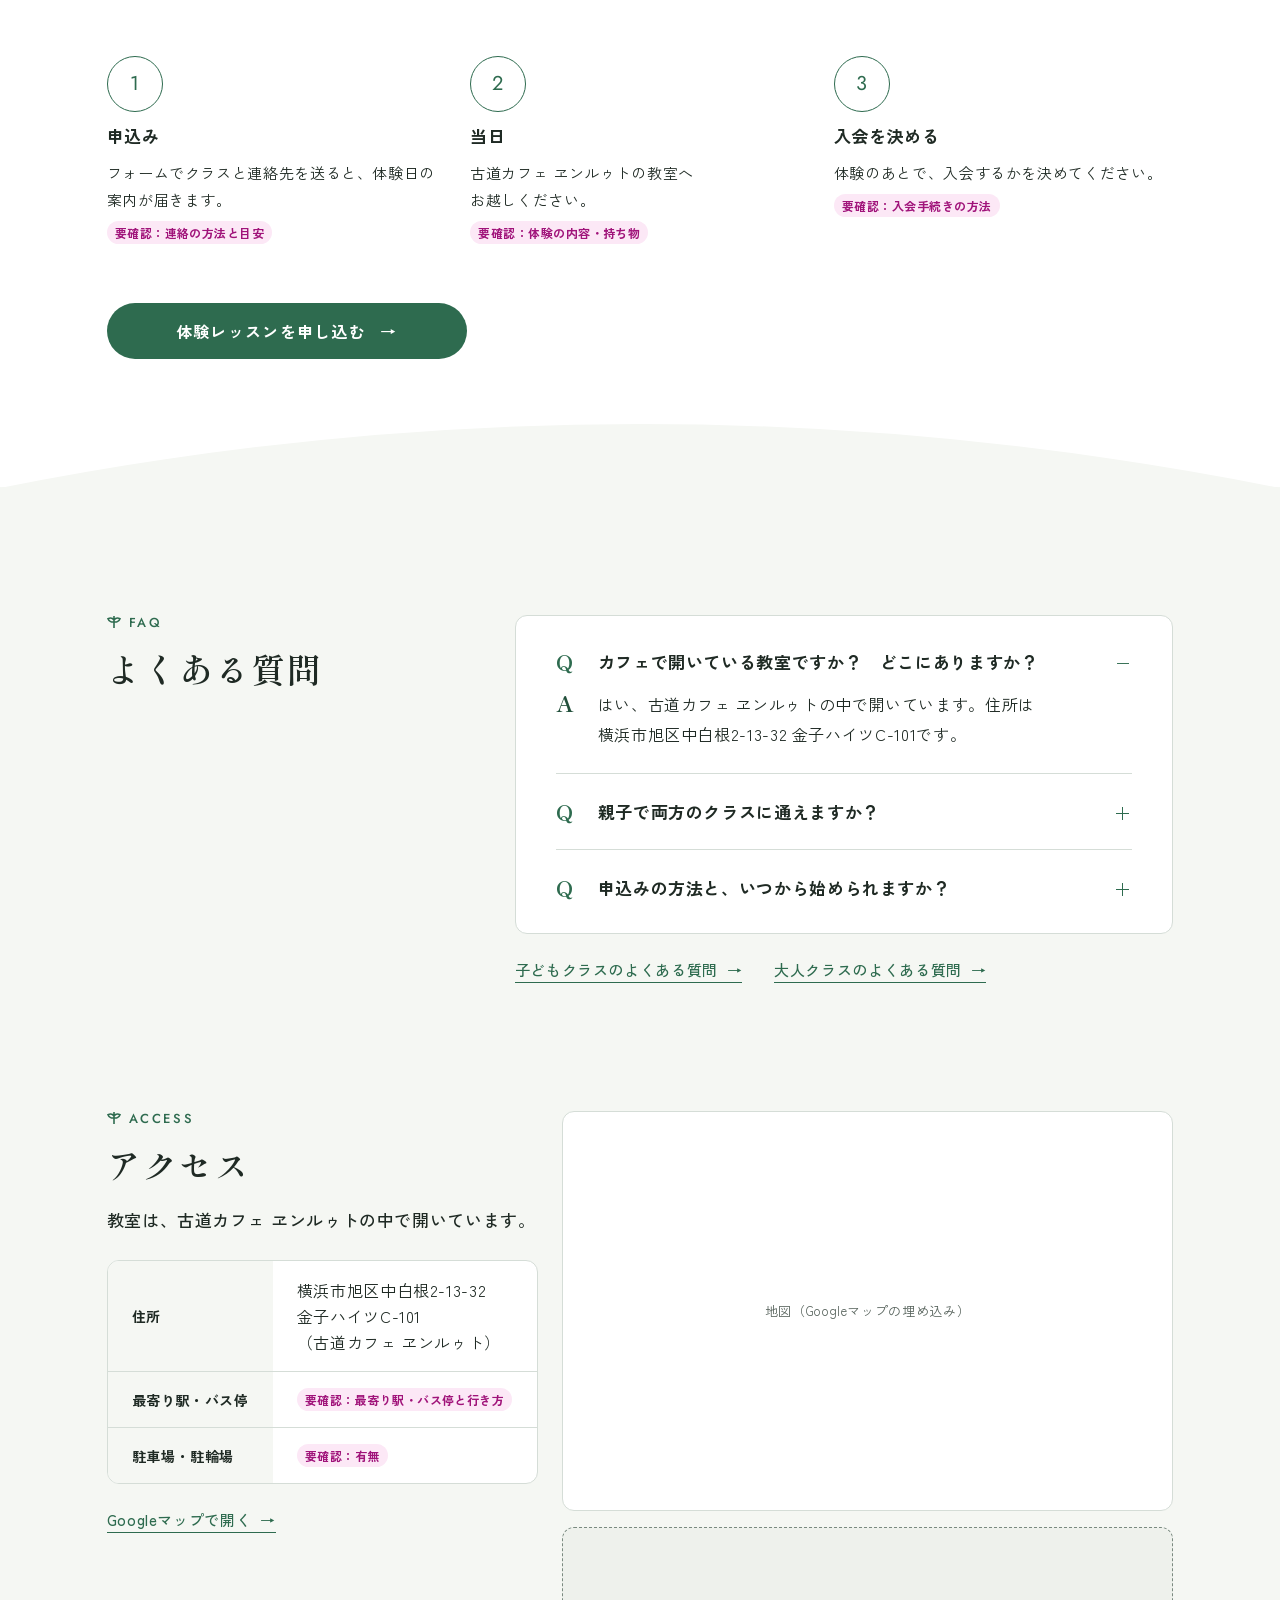
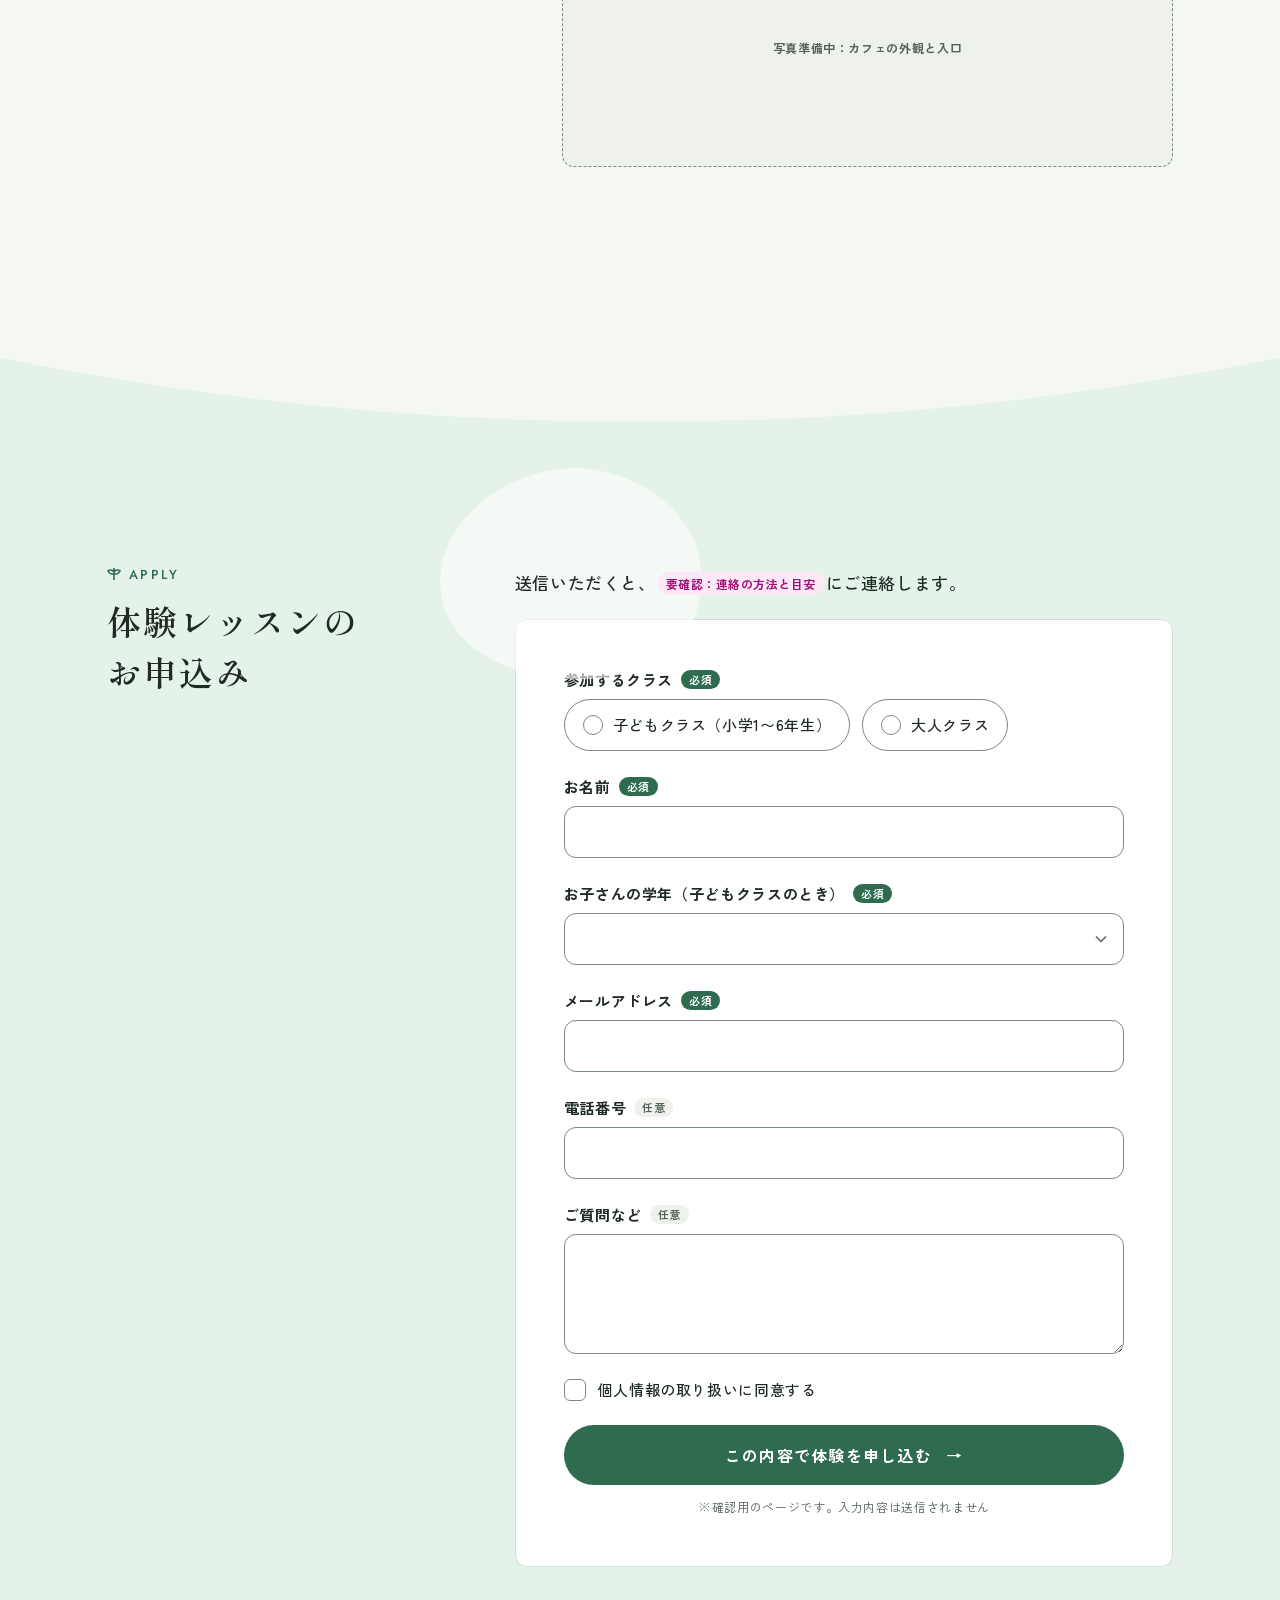
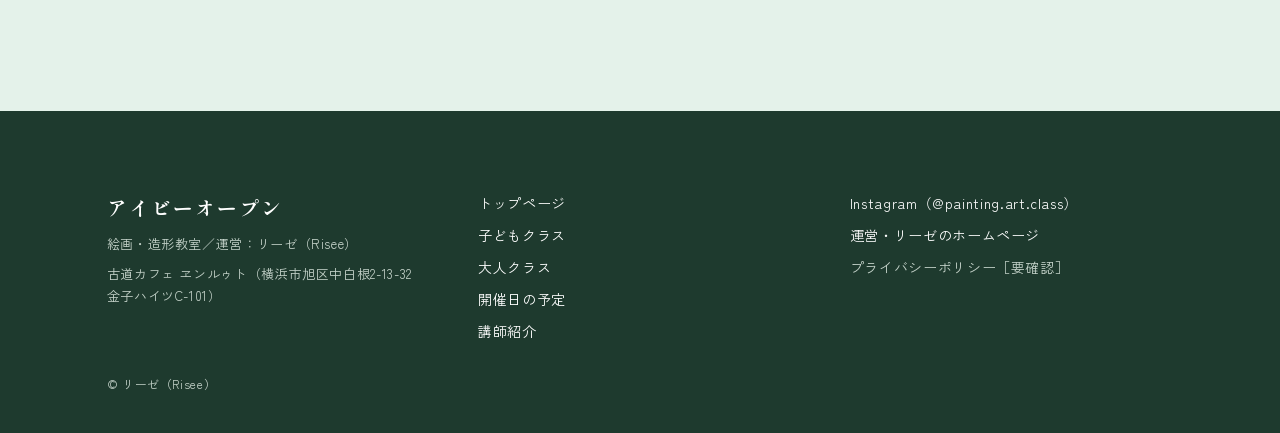
==== commit f71aa53c: "Instagramの投稿3件を埋め込み、教室のアカウントへリンクを統一 Co-Authored-By: Claude Opus 5.5 <noreply@anthropic.com>" ====
--- a/index.html
+++ b/index.html
@@ -10,11 +10,11 @@
 <link rel="preconnect" href="https://fonts.googleapis.com">
 <link rel="preconnect" href="https://fonts.gstatic.com" crossorigin>
 <link href="https://fonts.googleapis.com/css2?family=Jost:wght@400;500&family=Shippori+Mincho:wght@600;700&family=Zen+Kaku+Gothic+New:wght@400;500;700&display=swap" rel="stylesheet">
-<link rel="stylesheet" href="assets/css/style.css?v=2">
+<link rel="stylesheet" href="assets/css/style.css?v=3">
 <script>
 (function(d){if(window.matchMedia&&matchMedia('(prefers-reduced-motion: reduce)').matches)return;d.classList.add('js-motion');try{var n=performance.getEntriesByType('navigation')[0];if(sessionStorage.getItem('ivy-intro')&&!(n&&n.type==='reload'))d.classList.add('intro-done')}catch(e){}setTimeout(function(){if(!window.ivyReady)d.classList.remove('js-motion')},2500)})(document.documentElement);
 </script>
-<script src="assets/js/main.js?v=2" defer></script>
+<script src="assets/js/main.js?v=3" defer></script>
 </head>
 <body class="has-fixbar">
 <div class="curtain" aria-hidden="true"><p class="curtain__mark"><span class="curtain__sub">絵画・造形教室</span><span class="curtain__main">アイビーオープン</span></p></div>
@@ -204,10 +204,14 @@
       <div class="sec-head reveal">
         <p class="label" aria-hidden="true">GALLERY</p>
         <h2>教室の様子と作品（Instagram）</h2>
-        <p class="lead">運営するリーゼのInstagramに、子ども・大人の作品と教室の様子を載せています。</p>
-      </div>
-      <ul class="insta__grid" aria-hidden="true"><li></li><li></li><li></li><li></li></ul>
-      <a class="tlink" href="https://www.instagram.com/risee_art/" target="_blank" rel="noopener">Instagramで作品をもっと見る（@risee_art）<span class="vh">（新しいタブで開きます）</span></a>
+        <p class="lead">教室のInstagramに、作品と教室の様子を載せています。</p>
+      </div>
+      <div class="ig-embeds">
+        <blockquote class="instagram-media" data-instgrm-permalink="https://www.instagram.com/p/DW8O9e0EUUl/" data-instgrm-version="14"><a href="https://www.instagram.com/p/DW8O9e0EUUl/" target="_blank" rel="noopener">クレヨンの技法で描いたくじらの作品（Instagramで見る）</a></blockquote>
+        <blockquote class="instagram-media" data-instgrm-permalink="https://www.instagram.com/p/DWDwP9JEXnP/" data-instgrm-version="14"><a href="https://www.instagram.com/p/DWDwP9JEXnP/" target="_blank" rel="noopener">クレヨンのスクラッチアートの制作風景（Instagramで見る）</a></blockquote>
+        <blockquote class="instagram-media" data-instgrm-permalink="https://www.instagram.com/p/DUj7gafEeFJ/" data-instgrm-version="14"><a href="https://www.instagram.com/p/DUj7gafEeFJ/" target="_blank" rel="noopener">体験ワークショップのトートバッグ（Instagramで見る）</a></blockquote>
+      </div>
+      <a class="tlink" href="https://www.instagram.com/painting.art.class/" target="_blank" rel="noopener">Instagramで作品をもっと見る（@painting.art.class）<span class="vh">（新しいタブで開きます）</span></a>
     </div>
   </section>
 
@@ -368,7 +372,7 @@
         <li><a href="#teacher">講師紹介</a></li>
       </ul>
       <ul>
-        <li><a href="https://www.instagram.com/risee_art/" target="_blank" rel="noopener">Instagram（@risee_art）<span class="vh">（新しいタブで開きます）</span></a></li>
+        <li><a href="https://www.instagram.com/painting.art.class/" target="_blank" rel="noopener">Instagram（@painting.art.class）<span class="vh">（新しいタブで開きます）</span></a></li>
         <li><a href="https://artewald.com/" target="_blank" rel="noopener">運営・リーゼのホームページ<span class="vh">（新しいタブで開きます）</span></a></li>
         <li class="footer__muted">プライバシーポリシー［要確認］</li>
       </ul>
@@ -377,5 +381,6 @@
   </div>
 </footer>
 <div class="fixbar"><a class="cta" href="#apply">体験レッスンを申し込む</a></div>
+<script async src="https://www.instagram.com/embed.js"></script>
 </body>
 </html>
--- a/assets/css/style.css
+++ b/assets/css/style.css
@@ -953,3 +953,12 @@
   @keyframes settle { from { transform: scale(.96); } to { transform: scale(1); } }
   @keyframes puff { from { opacity: 0; transform: scale(.9); } to { opacity: 1; transform: scale(1); } }
 }
+
+/* Instagram の埋め込み */
+.ig-embeds{display:grid;grid-template-columns:repeat(3,minmax(0,1fr));gap:20px;align-items:start;width:100%}
+.ig-embeds .instagram-media,.ig-embeds .instagram-media-rendered{min-width:0!important;max-width:none!important;width:100%!important;margin:0!important;border-radius:12px!important}
+.ig-embeds blockquote{padding:16px;background:#fff;border-radius:12px;font-size:14px}
+@media (max-width:767px){
+  .ig-embeds{display:flex;gap:12px;overflow-x:auto;scroll-snap-type:x mandatory;-webkit-overflow-scrolling:touch;padding-bottom:6px}
+  .ig-embeds>*{flex:0 0 80%;scroll-snap-align:start}
+}
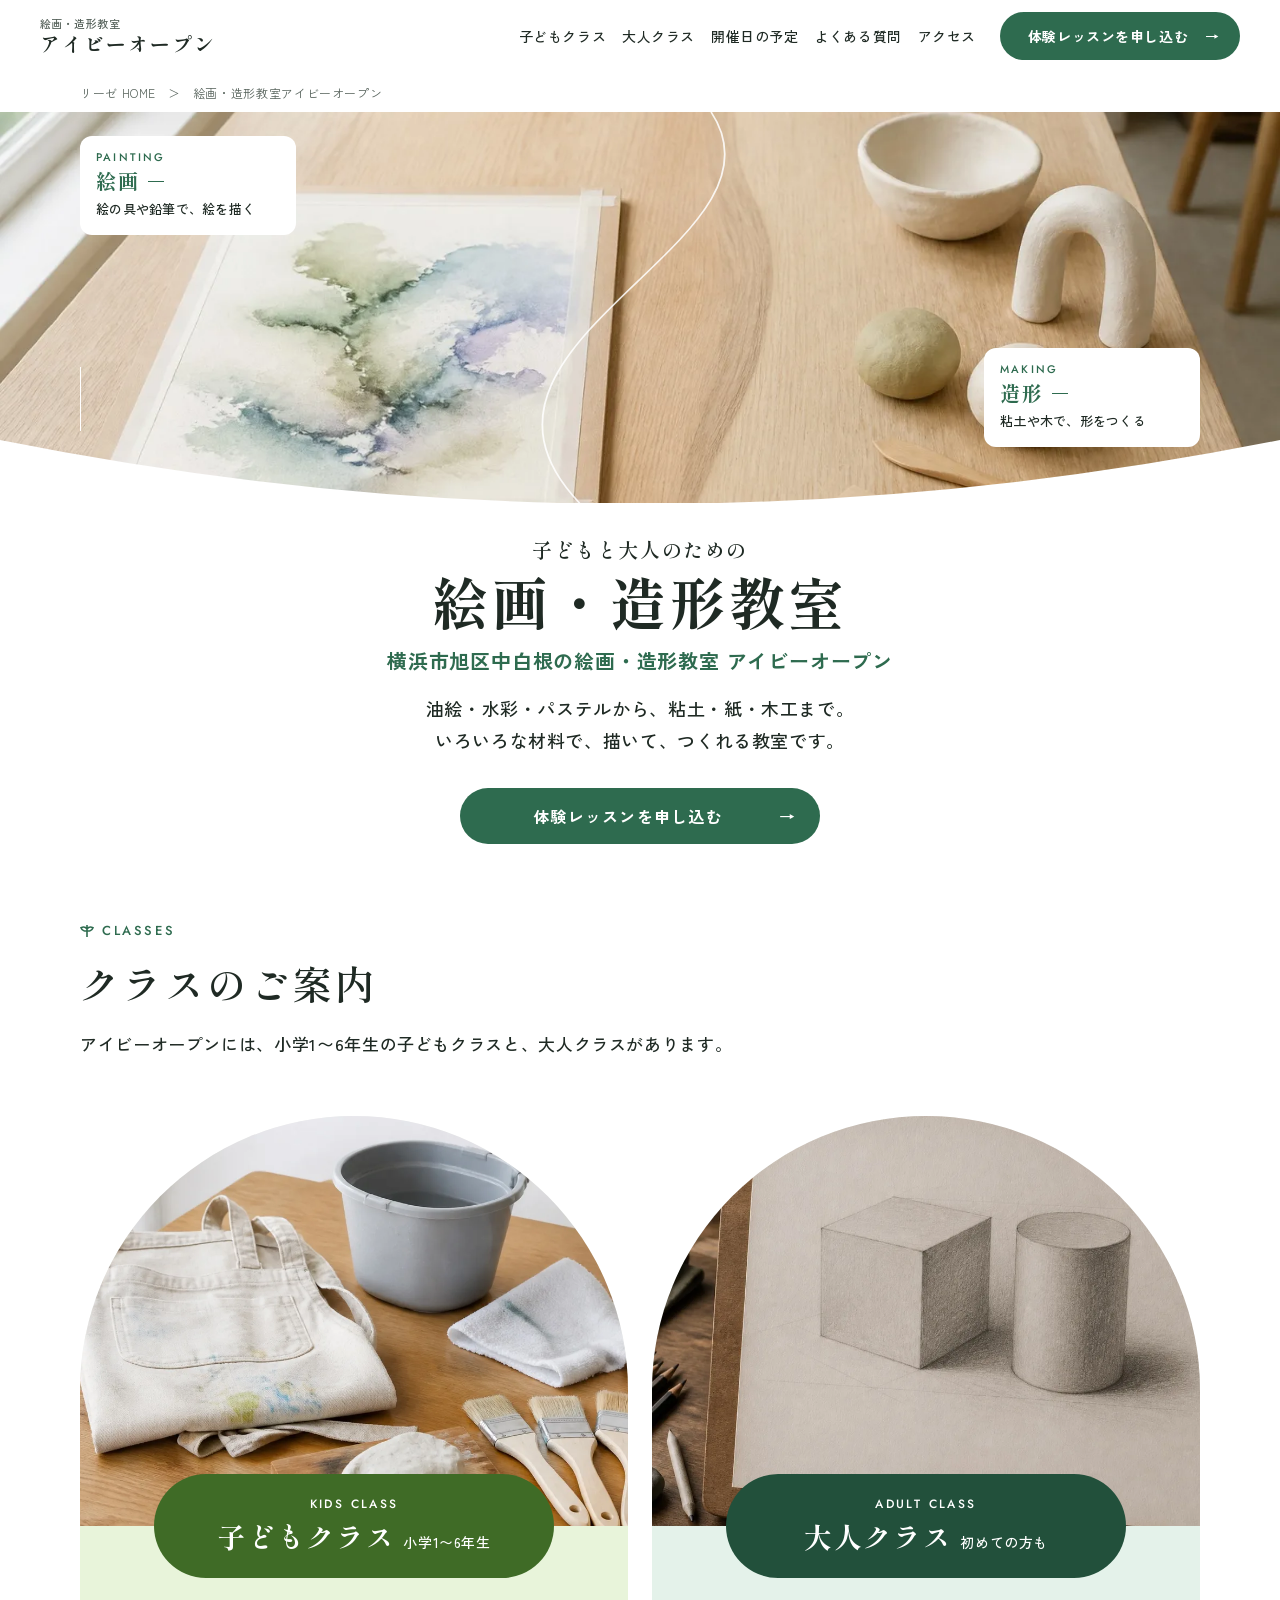
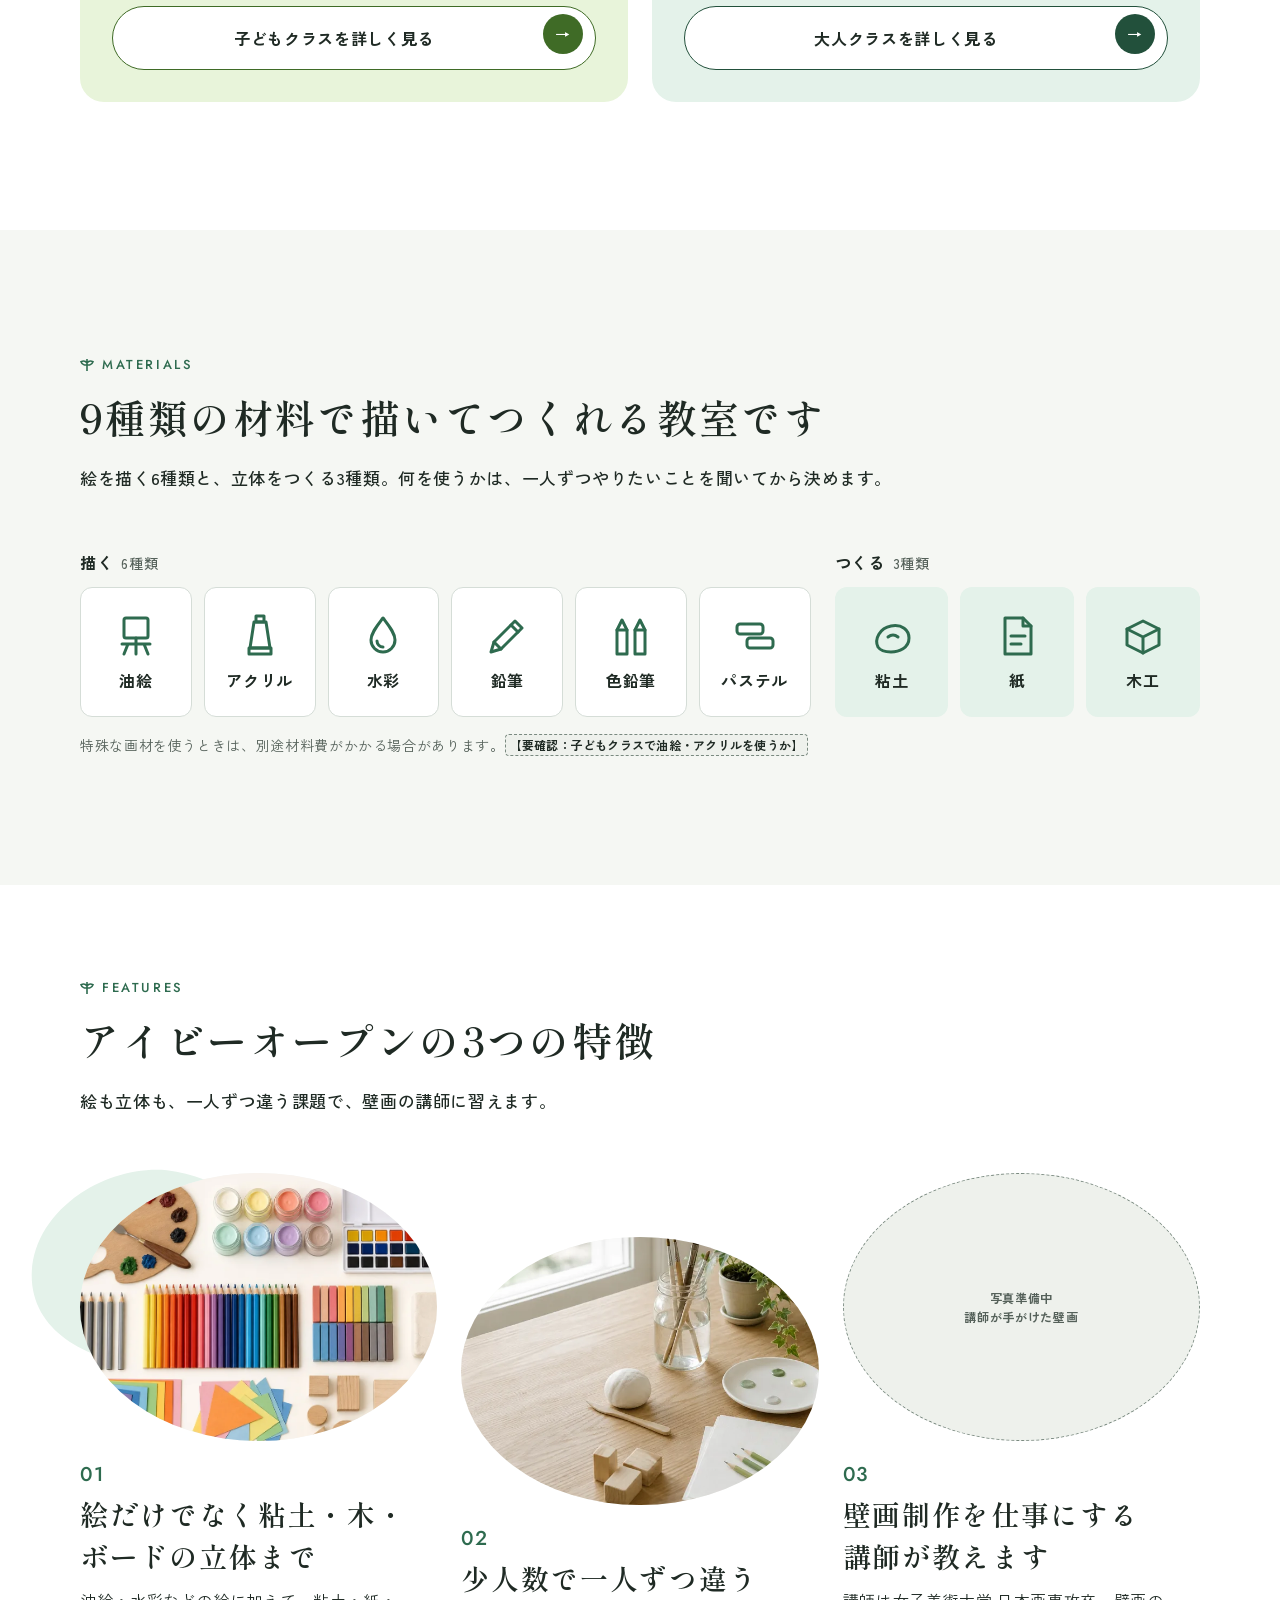
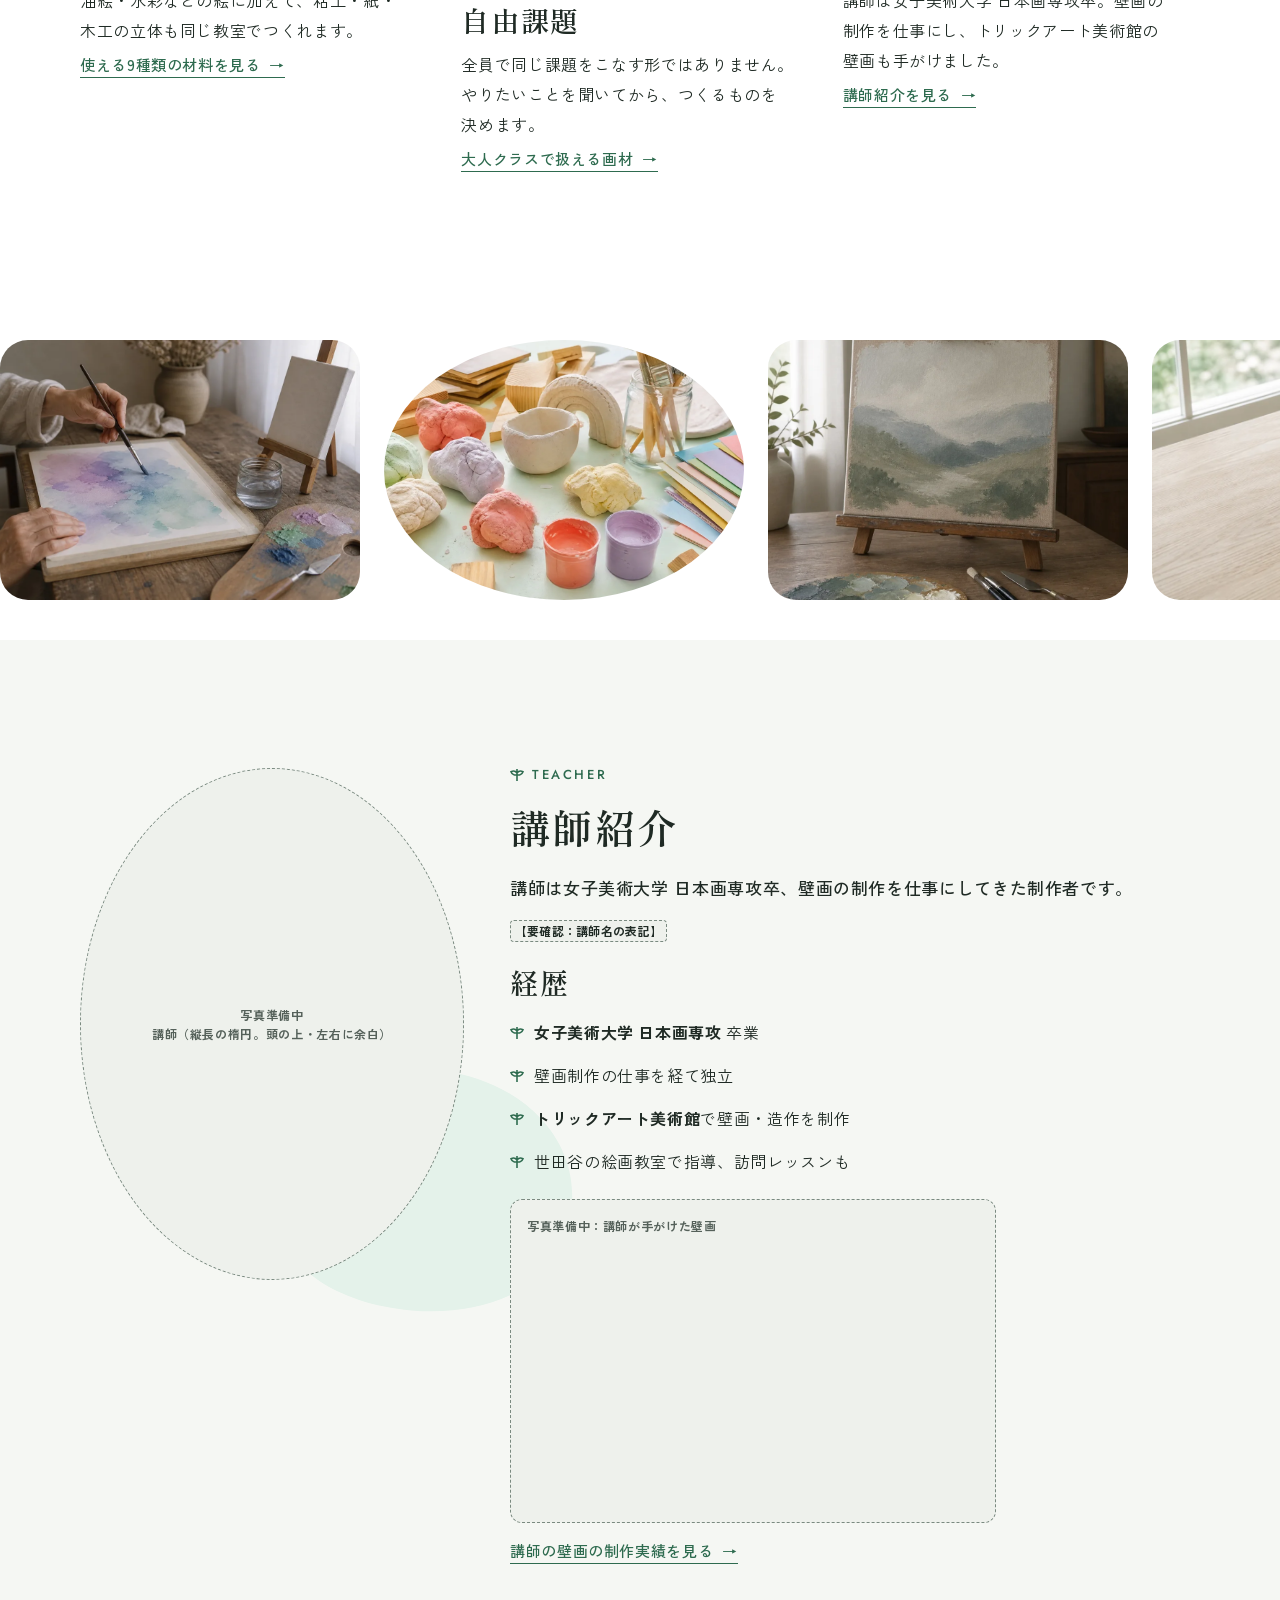
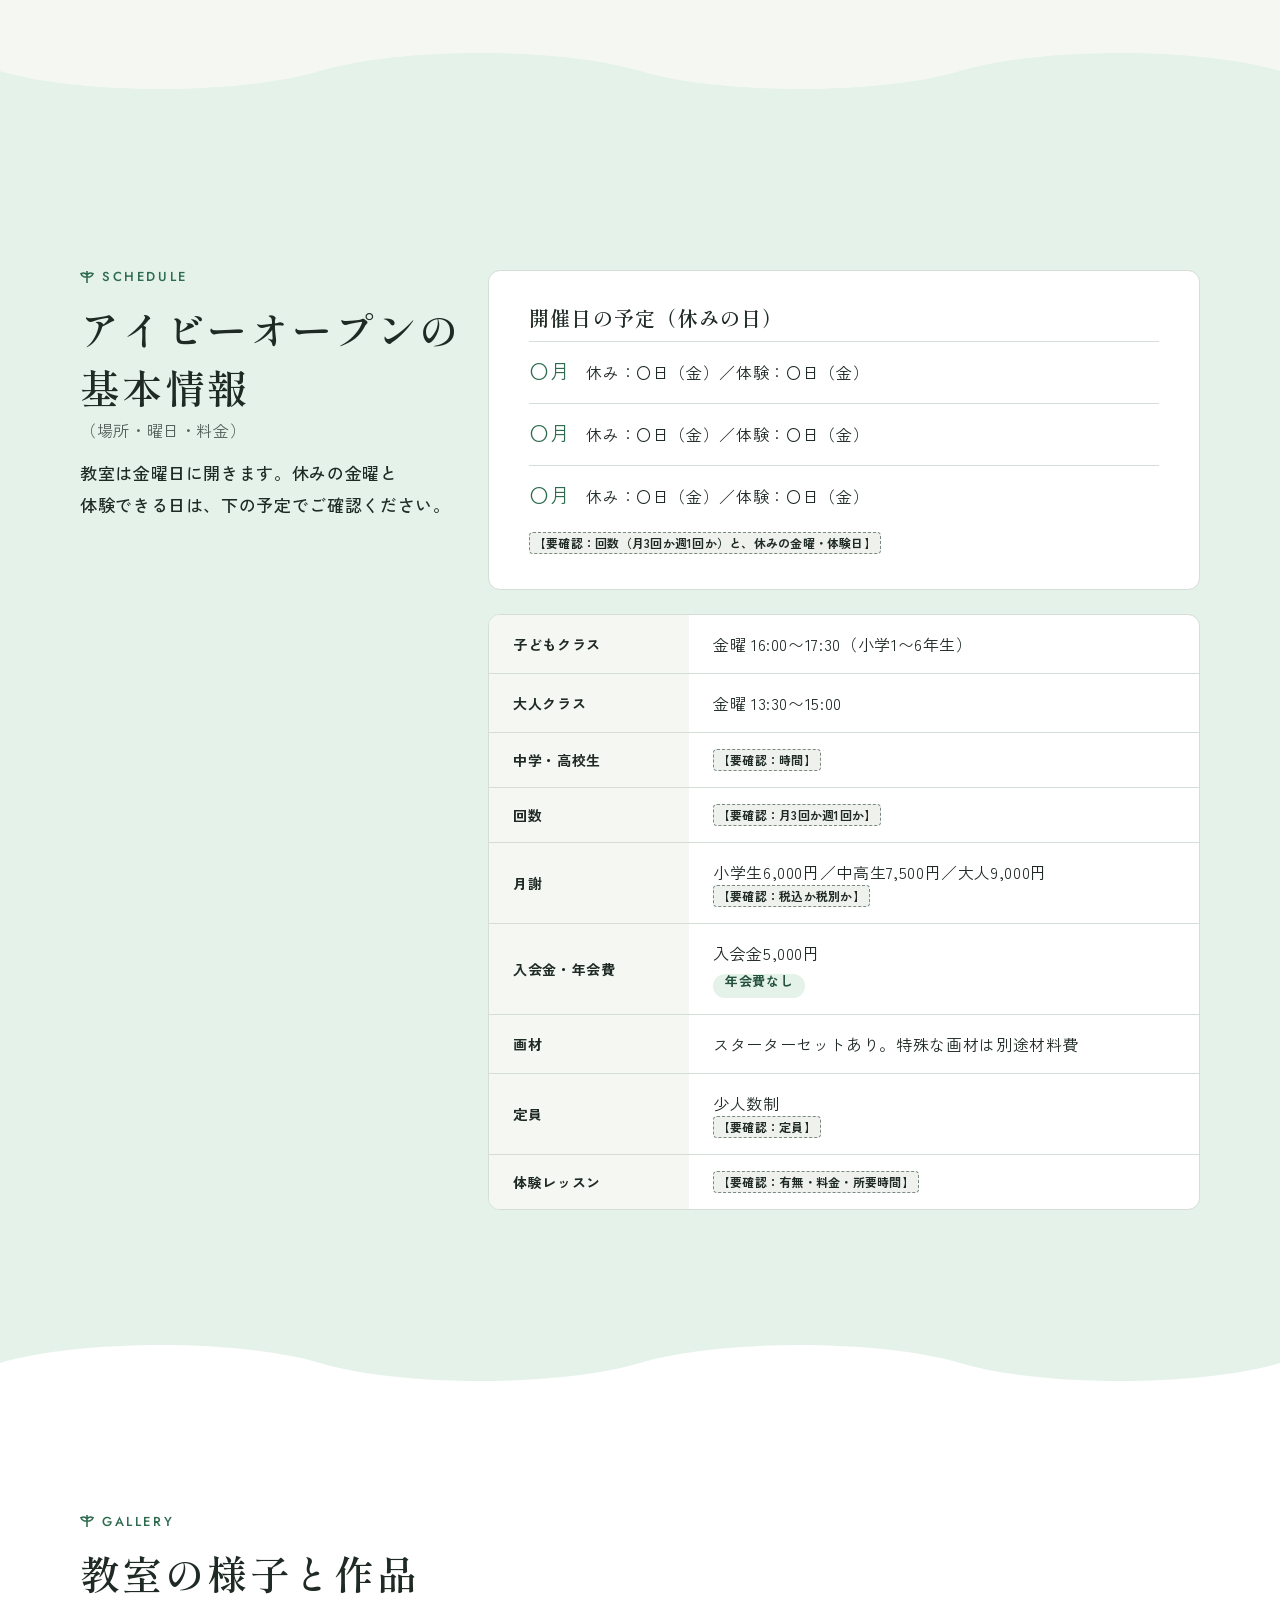
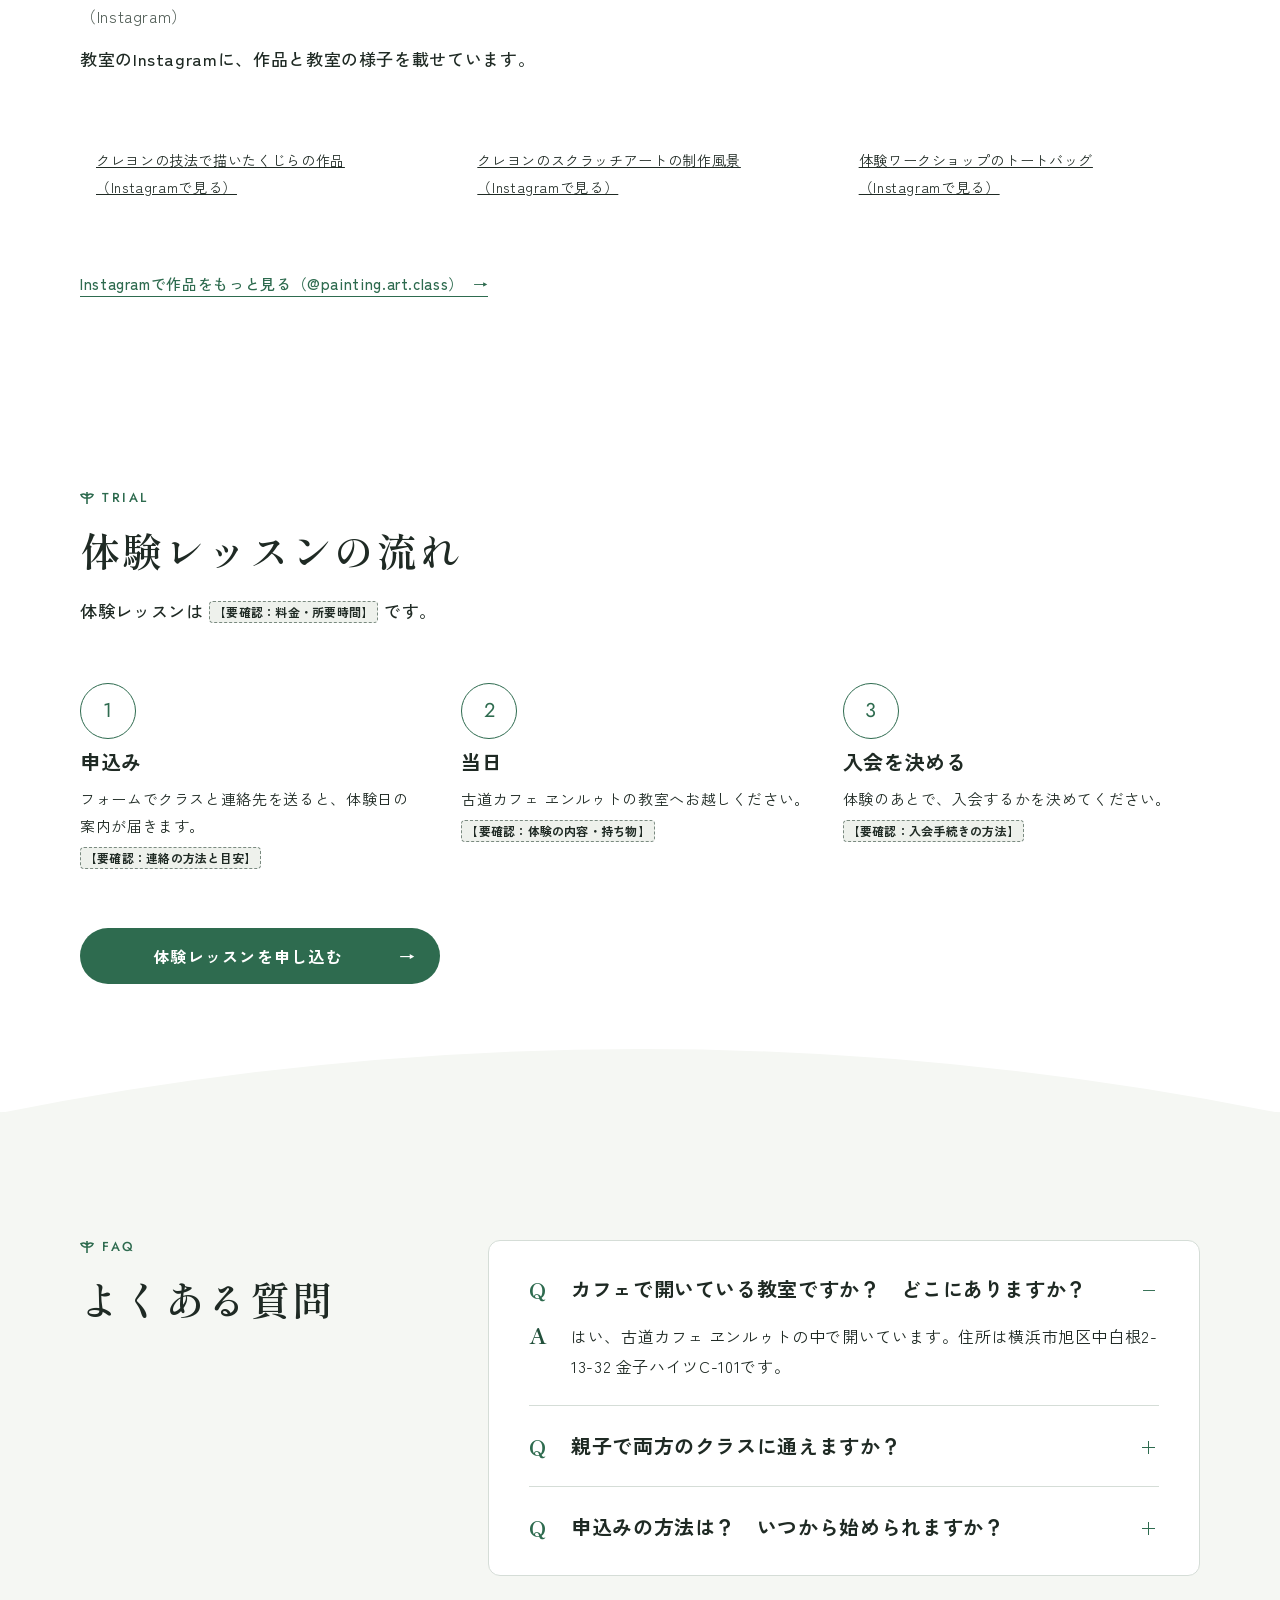
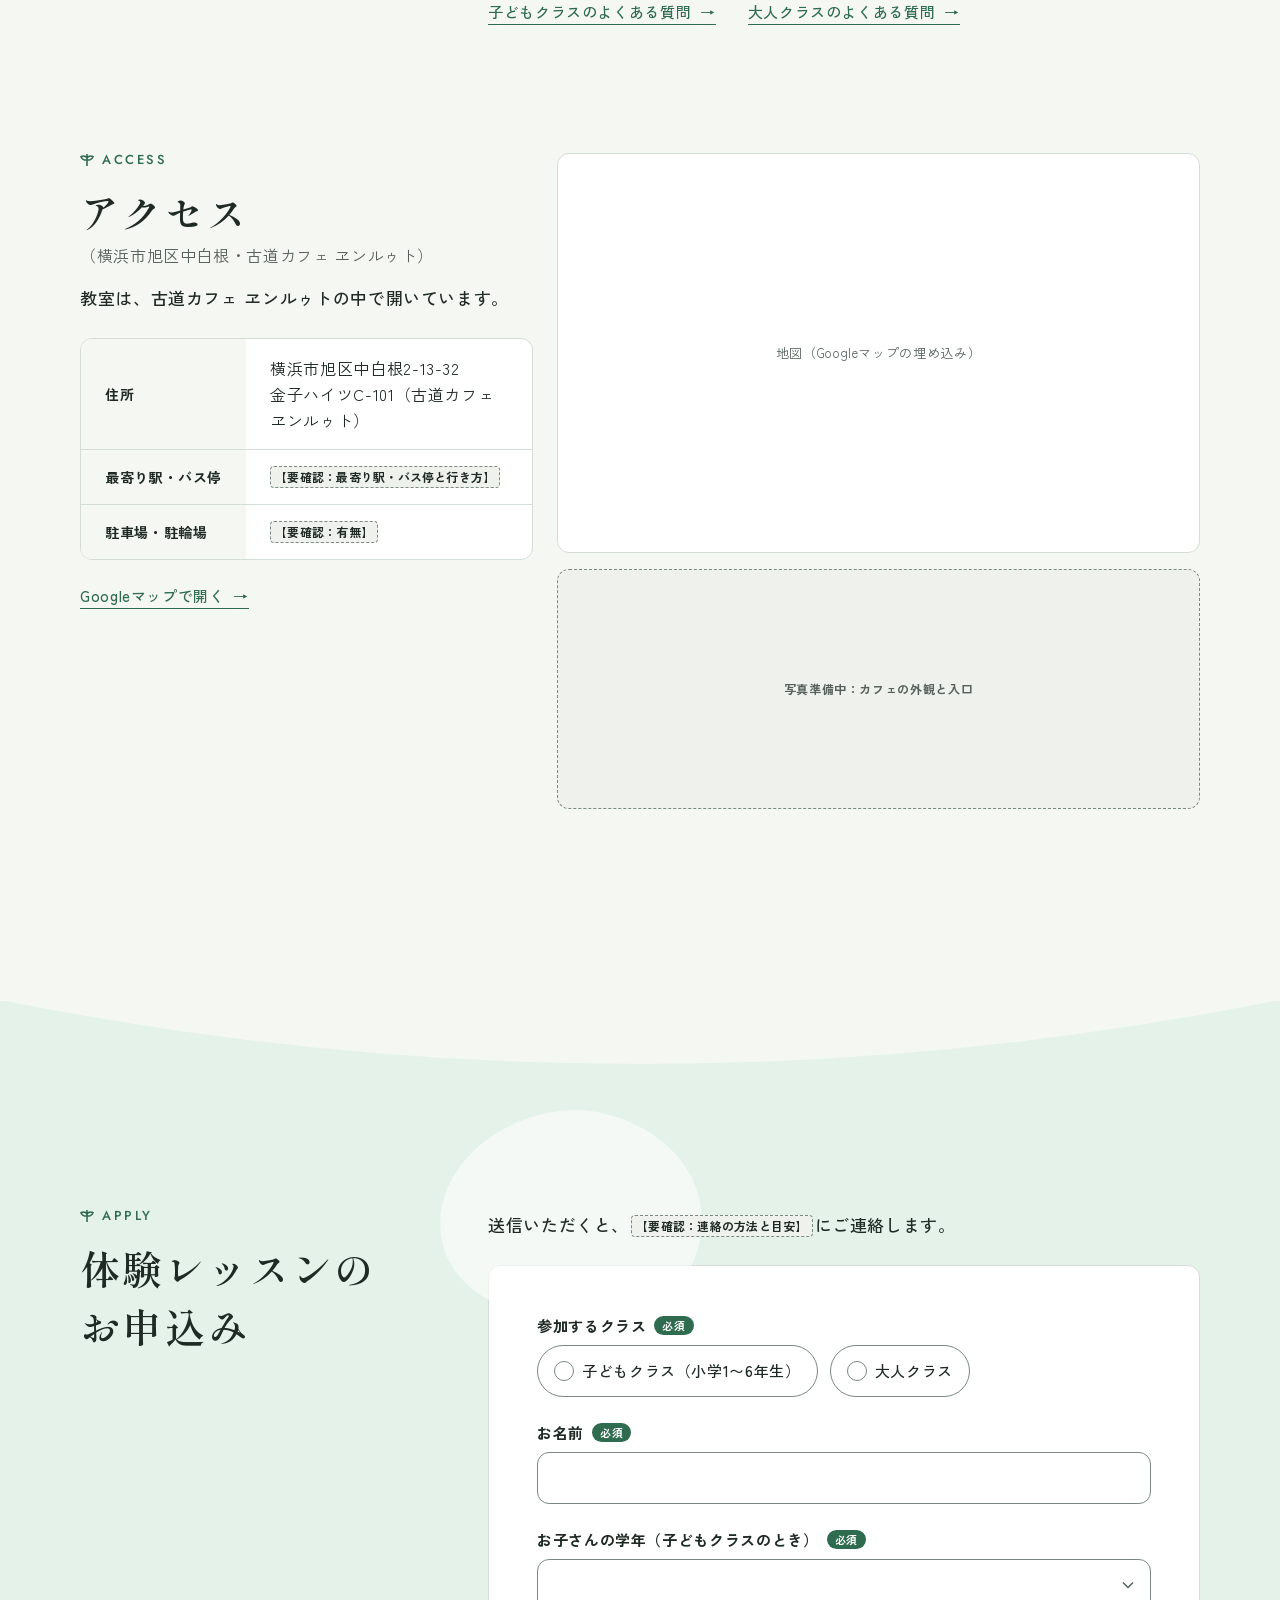
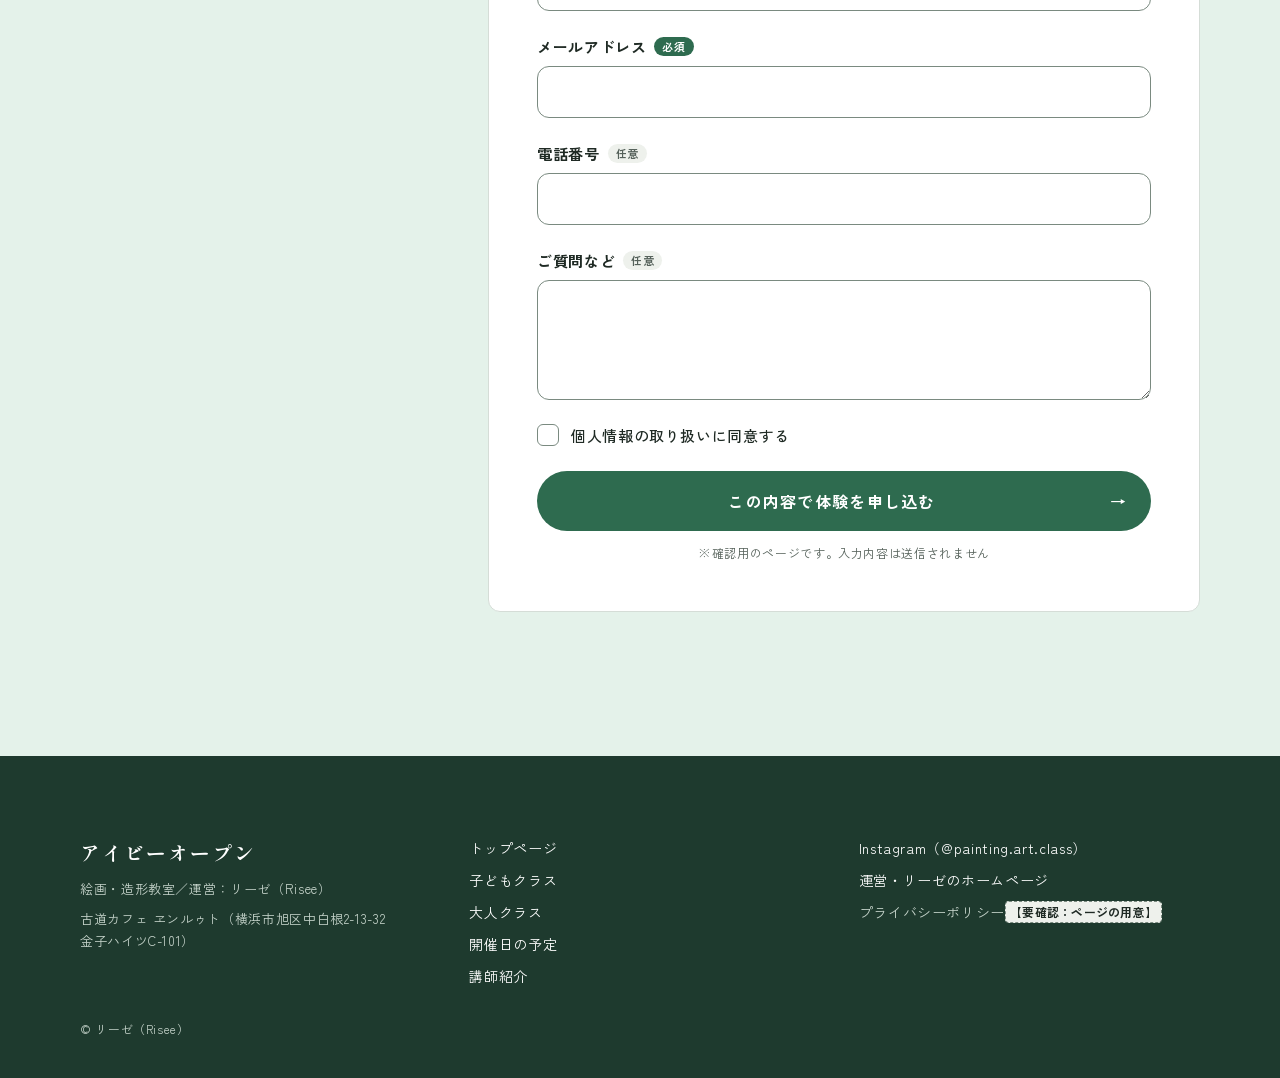
==== commit b3a60a61: "ルールに合わせて全ページを修正し、画材9種類の一覧とFVのサブコピーを追加 - 見出しの句読点を外し、見出しサイズを4段（SP 36/28/22/18・PC 56/40/28/20）に統一 - 余白を" ====
--- a/index.html
+++ b/index.html
@@ -10,11 +10,11 @@
 <link rel="preconnect" href="https://fonts.googleapis.com">
 <link rel="preconnect" href="https://fonts.gstatic.com" crossorigin>
 <link href="https://fonts.googleapis.com/css2?family=Jost:wght@400;500&family=Shippori+Mincho:wght@600;700&family=Zen+Kaku+Gothic+New:wght@400;500;700&display=swap" rel="stylesheet">
-<link rel="stylesheet" href="assets/css/style.css?v=3">
+<link rel="stylesheet" href="assets/css/style.css?v=4">
 <script>
 (function(d){if(window.matchMedia&&matchMedia('(prefers-reduced-motion: reduce)').matches)return;d.classList.add('js-motion');try{var n=performance.getEntriesByType('navigation')[0];if(sessionStorage.getItem('ivy-intro')&&!(n&&n.type==='reload'))d.classList.add('intro-done')}catch(e){}setTimeout(function(){if(!window.ivyReady)d.classList.remove('js-motion')},2500)})(document.documentElement);
 </script>
-<script src="assets/js/main.js?v=3" defer></script>
+<script src="assets/js/main.js?v=4" defer></script>
 </head>
 <body class="has-fixbar">
 <div class="curtain" aria-hidden="true"><p class="curtain__mark"><span class="curtain__sub">絵画・造形教室</span><span class="curtain__main">アイビーオープン</span></p></div>
@@ -70,7 +70,7 @@
   <section class="hero">
     <p class="hero__catch"><span class="hero__pre">子どもと大人のための</span><span class="hero__main">絵画・造形教室</span></p>
     <h1>横浜市旭区中白根の絵画・造形教室 アイビーオープン</h1>
-    <p class="hero__lead">アイビーオープンは、横浜市旭区中白根で金曜日に開く、子どもと大人の少人数制の絵画・造形教室です。</p>
+    <p class="hero__lead">油絵・水彩・パステルから、<br class="sp-only">粘土・紙・木工まで。<br>いろいろな材料で、描いて、<br class="sp-only">つくれる教室です。</p>
     <p class="pre-cta">まずは体験レッスンから</p>
     <a class="cta cta--w" href="#apply">体験レッスンを申し込む</a>
   </section>
@@ -97,11 +97,26 @@
     </div>
   </section>
 
+  <section class="section materials-top" id="materials">
+    <div class="wrap">
+      <div class="sec-head reveal">
+        <p class="label" aria-hidden="true">MATERIALS</p>
+        <h2>9種類の材料で描いて<br class="sp-only">つくれる教室です</h2>
+        <p class="lead">絵を描く6種類と、立体をつくる3種類。何を使うかは、一人ずつやりたいことを聞いてから決めます。</p>
+      </div>
+      <div class="mats">
+        <div class="mats__set mats__set--draw"><p class="mats__head">描く<span>6種類</span></p><ul class="mats__list"><li class="mat"><svg viewBox="0 0 24 24" aria-hidden="true"><rect x="6" y="3" width="12" height="10" rx="1"/><path d="M8 16l-2 5M16 16l2 5M12 13v8M5 16h14"/></svg><span class="mat__name">油絵</span></li><li class="mat"><svg viewBox="0 0 24 24" aria-hidden="true"><path d="M10 2h4v3h-4z"/><path d="M9 5h6l2 13H7z"/><path d="M6.5 18h11v3h-11z"/></svg><span class="mat__name">アクリル</span></li><li class="mat"><svg viewBox="0 0 24 24" aria-hidden="true"><path d="M12 3c3 4 6 7.500 6 11a6 6 0 0 1-12 0c0-3.500 3-7 6-11z"/><path d="M9 14.500a3 3 0 0 0 3 3"/></svg><span class="mat__name">水彩</span></li><li class="mat"><svg viewBox="0 0 24 24" aria-hidden="true"><path d="M4 20l1.500-5L16 4.500l3.500 3.500L9 18.500z"/><path d="M14 6.500l3.500 3.500M5.500 15l3.500 3.500"/></svg><span class="mat__name">鉛筆</span></li><li class="mat"><svg viewBox="0 0 24 24" aria-hidden="true"><path d="M5 21V9l2.500-5L10 9v12z"/><path d="M14 21V9l2.500-5L19 9v12z"/><path d="M5 9h5M14 9h5"/></svg><span class="mat__name">色鉛筆</span></li><li class="mat"><svg viewBox="0 0 24 24" aria-hidden="true"><rect x="3" y="6" width="13" height="5" rx="1.500"/><rect x="8" y="13" width="13" height="5" rx="1.500"/></svg><span class="mat__name">パステル</span></li></ul></div>
+        <div class="mats__set mats__set--make"><p class="mats__head">つくる<span>3種類</span></p><ul class="mats__list"><li class="mat"><svg viewBox="0 0 24 24" aria-hidden="true"><path d="M5 17.500c-2-4 1-9.500 6.500-10.500C17 6 20.500 9 20.500 13c0 5-5 7-9 7-3.500 0-5.500-1-6.500-2.500z"/><path d="M10 12.500c1.500-1.200 3.500-1.200 5 0"/></svg><span class="mat__name">粘土</span></li><li class="mat"><svg viewBox="0 0 24 24" aria-hidden="true"><path d="M6 3h9l4 4v14H6z"/><path d="M15 3v4h4M9 12h7M9 16h5"/></svg><span class="mat__name">紙</span></li><li class="mat"><svg viewBox="0 0 24 24" aria-hidden="true"><path d="M4 8.500l8-4 8 4v8l-8 4-8-4z"/><path d="M4 8.500l8 4 8-4M12 12.500v8"/></svg><span class="mat__name">木工</span></li></ul></div>
+      </div>
+      <p class="mats-note">特殊な画材を使うときは、別途材料費がかかる場合があります。<span class="tbc">【要確認：子どもクラスで油絵・アクリルを使うか】</span></p>
+    </div>
+  </section>
+
   <section class="section features" id="features">
     <div class="wrap">
       <div class="sec-head reveal">
         <p class="label" aria-hidden="true">FEATURES</p>
-        <h2>アイビーオープンの3つの特徴</h2>
+        <h2>アイビーオープンの<br class="sp-only">3つの特徴</h2>
         <p class="lead">絵も立体も、一人ずつ違う課題で、壁画の講師に習えます。</p>
       </div>
       <div class="cards">
@@ -109,18 +124,14 @@
           <svg class="blob " viewBox="0 0 200 160" preserveAspectRatio="none" aria-hidden="true"><path d="M110 4 C160 10 198 46 192 92 C186 140 140 158 92 154 C46 150 4 126 6 82 C8 36 60 0 110 4 Z"/></svg>
           <div class="ph ph--ellipse reveal reveal--ellipse"><img src="assets/img/art-materials.webp" width="1128" height="752" alt="絵の具、色鉛筆、パステル、紙、木片を並べた画材のイメージ" loading="lazy" decoding="async"></div>
           <p class="card__no" aria-hidden="true">01</p>
-          <h3>絵だけでなく、粘土・木・ボードの立体まで</h3>
+          <h3>絵だけでなく粘土・木・ボードの立体まで</h3>
           <p class="card__text">油絵・水彩などの絵に加えて、粘土・紙・木工の立体も同じ教室でつくれます。</p>
-          <p class="card__sub">描く</p>
-          <ul class="tags"><li class="tag">油絵</li><li class="tag">アクリル</li><li class="tag">水彩</li><li class="tag">鉛筆</li><li class="tag">色鉛筆</li><li class="tag">パステル</li></ul>
-          <p class="card__sub">つくる</p>
-          <ul class="tags"><li class="tag tag--solid">粘土</li><li class="tag tag--solid">紙</li><li class="tag tag--solid">木工</li><li class="tag tag--solid">ボード</li></ul>
-          <a class="tlink" href="kids/#point">子どもクラスでつくるもの</a>
+          <a class="tlink" href="#materials">使える9種類の材料を見る</a>
         </article>
         <article class="card">
           <div class="ph ph--ellipse reveal reveal--ellipse"><img src="assets/img/desk-brushes-clay.webp" width="864" height="576" alt="筆立てと粘土、木片、スケッチブックが置かれた制作机のイメージ" loading="lazy" decoding="async"></div>
           <p class="card__no" aria-hidden="true">02</p>
-          <h3>少人数で、一人ずつ違う自由課題</h3>
+          <h3>少人数で一人ずつ違う自由課題</h3>
           <p class="card__text">全員で同じ課題をこなす形ではありません。やりたいことを聞いてから、つくるものを決めます。</p>
           <a class="tlink" href="adult/#materials">大人クラスで扱える画材</a>
         </article>
@@ -137,7 +148,7 @@
 
   <div class="loop" aria-hidden="true"><ul class="loop__track"><li><img src="assets/img/watercolor-hands.webp" alt="" loading="lazy" decoding="async"></li><li><img src="assets/img/clay-materials.webp" alt="" loading="lazy" decoding="async"></li><li><img src="assets/img/oil-canvas-easel.webp" alt="" loading="lazy" decoding="async"></li><li><img src="assets/img/desk-brushes-clay.webp" alt="" loading="lazy" decoding="async"></li><li><img src="assets/img/pencil-sketch.webp" alt="" loading="lazy" decoding="async"></li><li><img src="assets/img/wood-board-sculpture.webp" alt="" loading="lazy" decoding="async"></li><li><img src="assets/img/still-life.webp" alt="" loading="lazy" decoding="async"></li><li><img src="assets/img/art-materials.webp" alt="" loading="lazy" decoding="async"></li><li><img src="assets/img/watercolor-hands.webp" alt="" loading="lazy" decoding="async"></li><li><img src="assets/img/clay-materials.webp" alt="" loading="lazy" decoding="async"></li><li><img src="assets/img/oil-canvas-easel.webp" alt="" loading="lazy" decoding="async"></li><li><img src="assets/img/desk-brushes-clay.webp" alt="" loading="lazy" decoding="async"></li><li><img src="assets/img/pencil-sketch.webp" alt="" loading="lazy" decoding="async"></li><li><img src="assets/img/wood-board-sculpture.webp" alt="" loading="lazy" decoding="async"></li><li><img src="assets/img/still-life.webp" alt="" loading="lazy" decoding="async"></li><li><img src="assets/img/art-materials.webp" alt="" loading="lazy" decoding="async"></li></ul></div>
 
-  <section class="section teacher" id="teacher">
+  <section class="section teacher teacher--soft" id="teacher">
     <div class="wrap teacher__grid">
       <div class="teacher__photo">
         <svg class="blob " viewBox="0 0 200 160" preserveAspectRatio="none" aria-hidden="true"><path d="M110 4 C160 10 198 46 192 92 C186 140 140 158 92 154 C46 150 4 126 6 82 C8 36 60 0 110 4 Z"/></svg>
@@ -149,7 +160,7 @@
         <h2>講師紹介</h2>
         <p class="lead">講師は女子美術大学 日本画専攻卒、壁画の制作を仕事にしてきた制作者です。</p>
       </div>
-        <span class="tbc">要確認：講師名の表記</span>
+        <span class="tbc">【要確認：講師名の表記】</span>
         <h3 class="h3-sec">経歴</h3>
         <ul class="career">
           <li><strong>女子美術大学 日本画専攻</strong> 卒業</li>
@@ -169,7 +180,7 @@
     <div class="wrap split" id="info">
       <div class="sec-head reveal">
         <p class="label" aria-hidden="true">SCHEDULE</p>
-        <h2>アイビーオープンの基本情報（場所・曜日・料金）</h2>
+        <h2><span>アイビーオープンの<br class="sp-only">基本情報</span><span class="h2__sub">（場所・曜日・料金）</span></h2>
         <p class="lead">教室は金曜日に開きます。休みの金曜と体験できる日は、下の予定でご確認ください。</p>
       </div>
       <div>
@@ -180,19 +191,19 @@
             <li><span class="plan__m">〇月</span><span>休み：〇日（金）／体験：〇日（金）</span></li>
             <li><span class="plan__m">〇月</span><span>休み：〇日（金）／体験：〇日（金）</span></li>
           </ul>
-          <span class="tbc">要確認：回数（月3回か週1回か）と、休みの金曜・体験日</span>
+          <span class="tbc">【要確認：回数（月3回か週1回か）と、休みの金曜・体験日】</span>
         </div>
         <div class="panel-white table-wrap">
           <table class="table">
             <tr><th scope="row">子どもクラス</th><td>金曜 16:00〜17:30（小学1〜6年生）</td></tr>
             <tr><th scope="row">大人クラス</th><td>金曜 13:30〜15:00</td></tr>
-            <tr><th scope="row">中学・高校生</th><td><span class="tbc">要確認：時間</span></td></tr>
-            <tr><th scope="row">回数</th><td><span class="tbc">要確認：月3回か週1回か</span></td></tr>
-            <tr><th scope="row">月謝</th><td>小学生6,000円／中高生7,500円／大人9,000円<span class="tbc">要確認：税込か税別か</span></td></tr>
+            <tr><th scope="row">中学・高校生</th><td><span class="tbc">【要確認：時間】</span></td></tr>
+            <tr><th scope="row">回数</th><td><span class="tbc">【要確認：月3回か週1回か】</span></td></tr>
+            <tr><th scope="row">月謝</th><td>小学生6,000円／中高生7,500円／大人9,000円<span class="tbc">【要確認：税込か税別か】</span></td></tr>
             <tr><th scope="row">入会金・年会費</th><td>入会金5,000円<span class="badge-free">年会費なし</span></td></tr>
             <tr><th scope="row">画材</th><td>スターターセットあり。特殊な画材は別途材料費</td></tr>
-            <tr><th scope="row">定員</th><td>少人数制<span class="tbc">要確認：定員</span></td></tr>
-            <tr><th scope="row">体験レッスン</th><td><span class="tbc">要確認：有無・料金・所要時間</span></td></tr>
+            <tr><th scope="row">定員</th><td>少人数制<span class="tbc">【要確認：定員】</span></td></tr>
+            <tr><th scope="row">体験レッスン</th><td><span class="tbc">【要確認：有無・料金・所要時間】</span></td></tr>
           </table>
         </div>
       </div>
@@ -203,7 +214,7 @@
     <div class="wrap">
       <div class="sec-head reveal">
         <p class="label" aria-hidden="true">GALLERY</p>
-        <h2>教室の様子と作品（Instagram）</h2>
+        <h2><span>教室の様子と作品</span><span class="h2__sub">（Instagram）</span></h2>
         <p class="lead">教室のInstagramに、作品と教室の様子を載せています。</p>
       </div>
       <div class="ig-embeds">
@@ -220,7 +231,7 @@
       <div class="sec-head reveal">
         <p class="label" aria-hidden="true">TRIAL</p>
         <h2>体験レッスンの流れ</h2>
-        <p class="lead">体験レッスンは <span class="tbc">要確認：料金・所要時間</span> です。</p>
+        <p class="lead">体験レッスンは <span class="tbc">【要確認：料金・所要時間】</span> です。</p>
       </div>
       <ol class="steps steps--curved">
         <svg class="steps__curve steps__curve--pc reveal reveal--draw" viewBox="0 0 1200 56" preserveAspectRatio="none" aria-hidden="true"><path pathLength="1" d="M28 28 C150 -12 258 68 408 28 S666 -12 816 28"/></svg>
@@ -229,19 +240,19 @@
           <span class="steps__no">1</span>
           <h3 class="steps__title">申込み</h3>
           <p class="steps__text">フォームでクラスと連絡先を送ると、体験日の案内が届きます。</p>
-          <span class="tbc">要確認：連絡の方法と目安</span>
+          <span class="tbc">【要確認：連絡の方法と目安】</span>
         </li>
         <li>
           <span class="steps__no">2</span>
           <h3 class="steps__title">当日</h3>
           <p class="steps__text">古道カフェ ヱンルゥトの教室へお越しください。</p>
-          <span class="tbc">要確認：体験の内容・持ち物</span>
+          <span class="tbc">【要確認：体験の内容・持ち物】</span>
         </li>
         <li>
           <span class="steps__no">3</span>
           <h3 class="steps__title">入会を決める</h3>
           <p class="steps__text">体験のあとで、入会するかを決めてください。</p>
-          <span class="tbc">要確認：入会手続きの方法</span>
+          <span class="tbc">【要確認：入会手続きの方法】</span>
         </li>
       </ol>
       <div class="section-cta"><a class="cta cta--w" href="#apply">体験レッスンを申し込む</a></div>
@@ -263,11 +274,11 @@
         </details>
         <details>
           <summary><span class="faq__q" aria-hidden="true">Q</span><h3>親子で両方のクラスに通えますか？</h3><span class="faq__sign" aria-hidden="true"></span></summary>
-          <div class="faq__body"><span class="faq__a" aria-hidden="true">A</span><div class="faq__main"><p>はい、親子でそれぞれのクラスに申し込めます。どちらも金曜日で、大人クラスが先、子どもクラスがその後の時間です。<span class="tbc">要確認：親子で通う場合の料金の決まり</span></p><a class="tlink" href="#info">時間と月謝を見る</a></div></div>
+          <div class="faq__body"><span class="faq__a" aria-hidden="true">A</span><div class="faq__main"><p>はい、親子でそれぞれのクラスに申し込めます。どちらも金曜日で、大人クラスが先、子どもクラスがその後の時間です。<span class="tbc">【要確認：親子で通う場合の料金の決まり】</span></p><a class="tlink" href="#info">時間と月謝を見る</a></div></div>
         </details>
         <details>
-          <summary><span class="faq__q" aria-hidden="true">Q</span><h3>申込みの方法と、いつから始められますか？</h3><span class="faq__sign" aria-hidden="true"></span></summary>
-          <div class="faq__body"><span class="faq__a" aria-hidden="true">A</span><div class="faq__main"><p>各ページの下の申込みフォームから送れます。送ったあとは <span class="tbc">要確認：連絡の方法と目安</span> にご連絡します。始められる時期は <span class="tbc">要確認：月の途中からの入会の扱い</span> です。</p></div></div>
+          <summary><span class="faq__q" aria-hidden="true">Q</span><h3>申込みの方法は？　いつから始められますか？</h3><span class="faq__sign" aria-hidden="true"></span></summary>
+          <div class="faq__body"><span class="faq__a" aria-hidden="true">A</span><div class="faq__main"><p>各ページの下の申込みフォームから送れます。送ったあとは <span class="tbc">【要確認：連絡の方法と目安】</span> にご連絡します。始められる時期は <span class="tbc">【要確認：月の途中からの入会の扱い】</span> です。</p></div></div>
         </details>
         </div>
         <div class="faq-links">
@@ -282,14 +293,14 @@
         <div>
           <div class="sec-head sec-head--access reveal">
         <p class="label" aria-hidden="true">ACCESS</p>
-        <h2>アクセス<span class="sp-only">（横浜市旭区中白根・古道カフェ ヱンルゥト）</span></h2>
+        <h2><span>アクセス</span><span class="h2__sub">（横浜市旭区中白根・古道カフェ ヱンルゥト）</span></h2>
         <p class="lead">教室は、古道カフェ ヱンルゥトの中で開いています。</p>
       </div>
           <div class="panel-white table-wrap">
             <table class="table table--access">
               <tr><th scope="row">住所</th><td>横浜市旭区中白根2-13-32 金子ハイツC-101（古道カフェ ヱンルゥト）</td></tr>
-              <tr><th scope="row">最寄り駅・バス停</th><td><span class="tbc">要確認：最寄り駅・バス停と行き方</span></td></tr>
-              <tr><th scope="row">駐車場・駐輪場</th><td><span class="tbc">要確認：有無</span></td></tr>
+              <tr><th scope="row">最寄り駅・バス停</th><td><span class="tbc">【要確認：最寄り駅・バス停と行き方】</span></td></tr>
+              <tr><th scope="row">駐車場・駐輪場</th><td><span class="tbc">【要確認：有無】</span></td></tr>
             </table>
           </div>
           <a class="tlink" href="https://www.google.com/maps/search/?api=1&amp;query=%E6%A8%AA%E6%B5%9C%E5%B8%82%E6%97%AD%E5%8C%BA%E4%B8%AD%E7%99%BD%E6%A0%B92-13-32%20%E9%87%91%E5%AD%90%E3%83%8F%E3%82%A4%E3%83%84C-101" target="_blank" rel="noopener">Googleマップで開く<span class="vh">（新しいタブで開きます）</span></a>
@@ -311,7 +322,7 @@
         <h2>体験レッスンのお申込み</h2>
       </div>
       <div>
-        <p class="apply__lead">送信いただくと、<span class="tbc">要確認：連絡の方法と目安</span>にご連絡します。</p>
+        <p class="apply__lead">送信いただくと、<span class="tbc">【要確認：連絡の方法と目安】</span>にご連絡します。</p>
         <form class="form" id="apply-form" data-page="top" data-thanks="thanks/" novalidate>
         <fieldset class="field" aria-describedby="err-class">
           <legend>参加するクラス <span class="req">必須</span></legend>
@@ -374,7 +385,7 @@
       <ul>
         <li><a href="https://www.instagram.com/painting.art.class/" target="_blank" rel="noopener">Instagram（@painting.art.class）<span class="vh">（新しいタブで開きます）</span></a></li>
         <li><a href="https://artewald.com/" target="_blank" rel="noopener">運営・リーゼのホームページ<span class="vh">（新しいタブで開きます）</span></a></li>
-        <li class="footer__muted">プライバシーポリシー［要確認］</li>
+        <li class="footer__muted">プライバシーポリシー<span class="tbc">【要確認：ページの用意】</span></li>
       </ul>
     </div>
     <p class="footer__copy">© リーゼ（Risee）</p>
--- a/assets/css/style.css
+++ b/assets/css/style.css
@@ -13,17 +13,27 @@
   --color-deep: #1E3A2E;
   --color-deep-sub: #C5D3CA;
   --color-photo-pending: #EEF1EC;
-  --color-tbc: #A0137A;
-  --color-tbc-bg: #FCE8F6;
+  /* 色はメイン（緑 #2E6B4F）＋アクセント（若葉 #3F6B26）＋無彩色まで。
+     大人クラスはメインの濃い色、子どもクラスはアクセント。エラーの赤だけはフォームの機能色として残す */
+  --color-accent: #3F6B26;
+  --color-tbc: #1F2A24;
+  --color-tbc-bg: #EEF1EC;
   --color-error: #B42318;
   --color-error-bg: #FDECEA;
-  --color-kids: #3F6B26;
-  --color-adult: #1E5248;
+  --color-kids: var(--color-accent);
+  --color-adult: var(--color-main-dark);
 
   --theme: #2E6B4F;
   --theme-pale: #E4F2EA;
   --theme-soft: #F5F7F3;
 
+  /* 余白トークン（8の倍数。細かい所だけ4と12） */
+  --s4: 4px; --s8: 8px; --s12: 12px; --s16: 16px; --s24: 24px; --s32: 32px; --s40: 40px; --s48: 48px;
+  --s56: 56px; --s64: 64px; --s80: 80px; --s96: 96px; --s128: 128px; --s144: 144px;
+
+  /* 見出しは4段だけ（SP 36/28/22/18 → PC 56/40/28/20） */
+  --h1: 36px; --h2: 28px; --h3: 22px; --h4: 18px;
+
   --font-head: "Shippori Mincho", "Hiragino Mincho ProN", "Yu Mincho", serif;
   --font-body: "Zen Kaku Gothic New", "Hiragino Sans", "Yu Gothic", sans-serif;
   --font-en: "Jost", "Zen Kaku Gothic New", sans-serif;
@@ -31,33 +41,36 @@
   --ls-head: .06em;
   --ls-body: .04em;
 
-  --page-x: 20px;
+  --page-x: 24px;
   --header-h: 56px;
   --fixbar-h: 72px;
   --arc-h: 32px;
   --wave-h: 24px;
+  --pname-h: 88px;
   --ring: 4px;
   --band-pad: 80px;
-  --head-gap: 36px;
+  --head-gap: 40px;
 
   --ease-out: cubic-bezier(.22, 1, .36, 1);
   --ease-slow: cubic-bezier(.65, 0, .35, 1);
   --dur-react: .25s;
 }
-[data-theme="kids"]  { --theme: #3F6B26; --theme-pale: #E8F4DA; --theme-soft: #F3F9EC; }
-[data-theme="adult"] { --theme: #1E5248; --theme-pale: #E3EFEC; --theme-soft: #EEF5F3; --wave-h: 16px; }
+[data-theme="kids"]  { --theme: var(--color-accent); --theme-pale: #E8F4DA; --theme-soft: #F3F9EC; }
+[data-theme="adult"] { --theme: #22503B; --theme-pale: #E4F2EA; --theme-soft: #F5F7F3; --wave-h: 16px; }
 
 @media (min-width: 768px) {
   :root { --page-x: 40px; }
 }
 @media (min-width: 1024px) {
   :root {
-    --page-x: clamp(40px, 8.33vw, 120px);
+    --h1: 56px; --h2: 40px; --h3: 28px; --h4: 20px;
+    --page-x: 80px;
     --header-h: 72px;
     --arc-h: 64px;
     --wave-h: 48px;
     --ring: 6px;
     --band-pad: 128px;
+    --pname-h: 104px;
     --head-gap: 56px;
   }
   [data-theme="adult"] { --wave-h: 32px; }
@@ -105,7 +118,7 @@
 
 /* ===== 見出し ===== */
 .label {
-  display: flex; align-items: center; gap: 8px;
+  display: flex; align-items: center; gap: var(--s8);
   font-family: var(--font-en); font-weight: 500; font-size: 13px; line-height: 1;
   letter-spacing: .2em; color: var(--theme);
 }
@@ -119,18 +132,17 @@
 .sec-head { margin-bottom: var(--head-gap); }
 .sec-head--flush, .sec-head--tight { margin-bottom: 0; }
 .sec-head h2, .h2 {
-  margin-top: 10px;
-  font-family: var(--font-head); font-weight: 600; font-size: 24px; line-height: 1.5;
+  margin-top: var(--s8);
+  font-family: var(--font-head); font-weight: 600; font-size: var(--h2); line-height: 1.45;
   letter-spacing: var(--ls-head);
 }
-.h2__sub { display: block; font-family: var(--font-body); font-weight: 400; font-size: 13px; line-height: 1.3; color: var(--color-text-sub); letter-spacing: var(--ls-body); }
-.lead { margin-top: 10px; font-weight: 500; font-size: 15px; line-height: 28px; }
-.h3-sec { font-family: var(--font-head); font-weight: 600; font-size: 19px; line-height: 1.5; letter-spacing: var(--ls-head); }
-@media (min-width: 1024px) {
-  .sec-head h2, .h2 { margin-top: 14px; font-size: 34px; }
+.h2__sub { display: block; margin-top: var(--s4); font-family: var(--font-body); font-weight: 400; font-size: 13px; line-height: 1.3; color: var(--color-text-sub); letter-spacing: var(--ls-body); }
+.lead { margin-top: var(--s8); font-weight: 500; font-size: 15px; line-height: 28px; }
+.h3-sec { font-family: var(--font-head); font-weight: 600; font-size: var(--h3); line-height: 1.5; letter-spacing: var(--ls-head); }
+@media (min-width: 1024px) {
+  .sec-head h2, .h2 { margin-top: var(--s16); }
   .h2__sub { font-size: 16px; }
-  .lead { margin-top: 14px; font-size: 17px; line-height: 32px; }
-  .h3-sec { font-size: 22px; }
+  .lead { margin-top: var(--s16); font-size: 17px; line-height: 32px; }
 }
 
 /* ===== テキストリンク・タグ ===== */
@@ -147,59 +159,61 @@
 a.tlink[href]:hover::before { transform: scaleX(1); }
 @media (min-width: 1024px) { .tlink { font-size: 15px; line-height: 24px; } }
 
+/* 【要確認：〇〇】の印。オーナーが埋めるまでの仮置き（無彩色＋点線） */
 .tbc {
-  display: inline-block; padding: 3px 8px; border-radius: 999px;
+  display: inline-block; padding: 0 var(--s4); border-radius: 4px; border: 1px dashed var(--color-line-strong);
   background: var(--color-tbc-bg); color: var(--color-tbc);
-  font-weight: 700; font-size: 12px; line-height: 17px; letter-spacing: .04em; vertical-align: 1px;
-}
-.tags { display: flex; flex-wrap: wrap; gap: 6px; }
+  font-weight: 700; font-size: 12px; line-height: 20px; letter-spacing: .02em; vertical-align: 1px;
+}
+.tags { display: flex; flex-wrap: wrap; gap: var(--s8); }
 .tag {
-  display: inline-flex; align-items: center; height: 30px; padding: 0 14px; border-radius: 999px;
+  display: inline-flex; align-items: center; height: 32px; padding: 0 var(--s16); border-radius: 999px;
   border: 1px solid var(--color-line); background: #fff; font-weight: 500; font-size: 13px; line-height: 1;
 }
 .tag--solid { background: var(--theme-pale); border-color: transparent; }
 .badge-free {
-  display: inline-flex; align-items: center; height: 26px; padding: 0 12px; border-radius: 999px;
+  display: inline-flex; align-items: center; height: 24px; padding: 0 var(--s12); border-radius: 999px;
   background: #E4F2EA; color: var(--color-main-dark); font-weight: 700; font-size: 13px; line-height: 1;
 }
 
 /* ===== ボタン ===== */
+/* 矢印は右端に固定し、文字は「矢印を除いた部分」の中央に置く（左32／右56） */
 .cta {
-  position: relative; display: flex; align-items: center; justify-content: center; gap: 14px;
-  width: 100%; height: 52px; padding: 0 32px; border: 0; border-radius: 999px; cursor: pointer;
+  position: relative; display: flex; align-items: center; justify-content: center;
+  width: 100%; height: 56px; padding: 0 var(--s56) 0 var(--s32); border: 0; border-radius: 999px; cursor: pointer;
   background: var(--color-main); color: #fff; font-weight: 700; font-size: 16px; line-height: 1;
   letter-spacing: .08em; text-decoration: none; white-space: nowrap;
   transition: background var(--dur-react) var(--ease-out);
 }
-.cta::after { content: "→"; flex: none; transition: transform var(--dur-react) var(--ease-out); }
+.cta::after { content: "→"; position: absolute; right: 24px; top: 50%; margin-top: -.5em; line-height: 1; transition: transform var(--dur-react) var(--ease-out); }
 .cta:hover { background: var(--color-main-dark); }
 .cta:hover::after { transform: translateX(4px); }
 .cta:active { transform: translateY(1px); }
 .cta:focus-visible { outline: none; box-shadow: 0 0 0 2px #fff, 0 0 0 4px var(--theme); }
-.cta:disabled { cursor: not-allowed; opacity: .55; }
-@media (min-width: 1024px) {
-  .cta { height: 56px; }
+.cta:disabled { cursor: not-allowed; background: var(--color-line); color: var(--color-text-sub); }
+@media (min-width: 1024px) {
   .cta--w { width: 360px; }
 }
 
 .choice {
-  display: flex; align-items: center; justify-content: space-between; gap: 12px;
-  width: 100%; height: 56px; padding: 0 16px 0 33px; border-radius: 999px;
+  position: relative; display: flex; align-items: center; justify-content: center;
+  width: 100%; height: 56px; padding: 0 var(--s64) 0 var(--s24); border-radius: 999px;
   border: 1.5px solid var(--c, var(--color-kids)); background: #fff; color: var(--color-ink);
   font-weight: 700; font-size: 15px; line-height: 1.3; text-decoration: none;
   transition: background var(--dur-react) var(--ease-out);
 }
 .choice::after {
-  content: "→"; flex: none; display: grid; place-items: center; width: 40px; height: 40px; border-radius: 50%;
+  content: "→"; position: absolute; right: 8px; top: 50%; margin-top: calc(var(--s24) * -1); display: grid; place-items: center; width: 40px; height: 40px; border-radius: 50%;
   background: var(--c, var(--color-kids)); color: #fff; font-size: 15px;
   transition: transform var(--dur-react) var(--ease-out);
 }
 .choice:hover { background: var(--hover, #F3F9EC); }
 .choice:hover::after { transform: translateX(4px); }
 .choice--kids  { --c: var(--color-kids); --hover: #F3F9EC; }
-.choice--adult { --c: var(--color-adult); --hover: #EEF5F3; }
-@media (min-width: 1024px) {
-  .choice { height: 60px; font-size: 16px; }
+.choice--adult { --c: var(--color-adult); --hover: #F5F7F3; }
+@media (min-width: 1024px) {
+  .choice { height: 64px; font-size: 16px; }
+  .choice::after { right: 12px; }
   .cardsm .choice { height: 56px; font-size: 15px; }
 }
 
@@ -207,7 +221,7 @@
 .header {
   position: sticky; top: 0; z-index: 50;
   display: flex; align-items: center; justify-content: space-between;
-  height: var(--header-h); padding-inline: 16px 8px;
+  height: var(--header-h); padding-inline: var(--s16) var(--s8);
   background: #fff;
 }
 .logo { display: block; text-decoration: none; }
@@ -224,13 +238,13 @@
 .burger::after { top: 29px; }
 .nav {
   position: fixed; inset: 0 0 0 auto; z-index: 200; width: 100%;
-  display: flex; flex-direction: column; padding: 6px 20px 24px; background: #fff; overflow-y: auto;
+  display: flex; flex-direction: column; padding: var(--s8) var(--s24) var(--s24); background: #fff; overflow-y: auto;
   visibility: hidden; transform: translateX(100%);
   transition: transform .3s var(--ease-out), visibility .3s;
 }
 .nav.is-open { visibility: visible; transform: none; }
 .nav__close {
-  position: relative; align-self: flex-end; width: 44px; height: 44px; margin-right: -12px; padding: 0;
+  position: relative; align-self: flex-end; width: 44px; height: 44px; margin-right: calc(var(--s12) * -1); padding: 0;
   border: 0; background: none; cursor: pointer;
 }
 .nav__close::before, .nav__close::after {
@@ -242,23 +256,23 @@
   display: flex; align-items: center; height: 56px; border-bottom: 1px solid var(--color-line);
   font-weight: 500; font-size: 16px; text-decoration: none;
 }
-.nav__list a[aria-current="page"] { font-weight: 700; color: var(--theme); box-shadow: inset 4px 0 0 var(--theme); padding-left: 16px; }
-.nav__cta { margin-top: 24px; }
+.nav__list a[aria-current="page"] { font-weight: 700; color: var(--theme); box-shadow: inset 4px 0 0 var(--theme); padding-left: var(--s16); }
+.nav__cta { margin-top: var(--s24); }
 .scrim { position: fixed; inset: 0; z-index: 150; background: #000; opacity: 0; visibility: hidden; transition: opacity .3s, visibility .3s; }
 .scrim.is-open { opacity: .3; visibility: visible; }
 
 @media (min-width: 1024px) {
-  .header { padding-inline: 40px; }
+  .header { padding-inline: var(--s40); }
   .logo__sub { font-size: 11px; line-height: 13px; }
   .logo__main { font-size: 20px; line-height: 24px; }
   .burger, .nav__close, .scrim { display: none; }
   .nav {
-    position: static; flex-direction: row; align-items: center; gap: 36px; width: auto; padding: 0;
+    position: static; flex-direction: row; align-items: center; gap: var(--s24); width: auto; padding: 0;
     background: none; overflow: visible; visibility: visible; transform: none; transition: none;
   }
-  .nav__list { display: flex; gap: 28px; }
+  .nav__list { display: flex; gap: var(--s16); }
   .nav__list a {
-    position: relative; height: auto; border: 0; font-size: 14px; line-height: 20px; letter-spacing: .1em;
+    position: relative; height: auto; border: 0; font-size: 14px; line-height: 20px; letter-spacing: .04em;
   }
   .nav__list a::after {
     content: ""; position: absolute; left: 0; right: 0; bottom: -2px; height: 1px; background: currentColor;
@@ -268,22 +282,18 @@
   .nav__list a[aria-current="page"] { box-shadow: none; padding-left: 0; }
   .nav__list a[aria-current="page"]::after { height: 2px; bottom: -3px; transform: none; }
   .nav__cta { margin-top: 0; }
-  .nav__cta .cta { width: 260px; height: 44px; font-size: 14px; }
-}
-
-@media (min-width: 1024px) and (max-width: 1199px) {
-  .nav { gap: 20px; }
-  .nav__list { gap: 16px; }
-  .nav__list a { letter-spacing: .04em; }
-  .nav__cta .cta { width: 220px; padding: 0 16px; }
-}
+  .nav__cta .cta { width: 240px; height: 48px; padding: 0 var(--s48) 0 var(--s24); font-size: 14px; letter-spacing: .04em; }
+  .nav__cta .cta::after { right: 20px; }
+}
+
+
 
 /* ===== パンくず ===== */
 .crumb {
   display: flex; flex-wrap: wrap; align-items: center;
   font-size: 11px; line-height: 26px; color: var(--color-text-sub);
 }
-.crumb li + li::before { content: "＞"; margin-inline: 12px; }
+.crumb li + li::before { content: "＞"; margin-inline: var(--s12); }
 .crumb a { text-decoration: none; }
 .crumb a:hover { text-decoration: underline; }
 .crumb-bar { display: flex; align-items: center; min-height: 32px; padding-inline: var(--page-x); }
@@ -309,7 +319,7 @@
 .ph--ellipse { border-radius: 50%; }
 .ph--arch { border-radius: 999px 999px 0 0; }
 .ph--empty {
-  display: grid; place-items: center; padding: 16px; text-align: center;
+  display: grid; place-items: center; padding: var(--s16); text-align: center;
   background: var(--color-photo-pending); border: 1px dashed var(--color-line-strong);
   color: var(--color-text-sub); font-weight: 700; font-size: 12px; line-height: 1.6;
 }
@@ -318,7 +328,7 @@
 /* ===== TOP：FV ===== */
 .fv { position: relative; overflow: hidden; background: #F5F7F3; }
 .fv__photo { position: relative; height: 100%; --cx: 50%; }
-.fv { aspect-ratio: 375 / 400; max-height: 600px; width: 100%; }
+.fv { aspect-ratio: 375 / 320; max-height: 480px; width: 100%; }
 .fv__under { position: absolute; left: 0; bottom: 0; width: 100%; height: 65%; object-fit: cover; }
 .fv__over {
   position: absolute; inset: 0;
@@ -330,16 +340,16 @@
 .fv__line path { fill: none; stroke: rgb(255 255 255 / .85); stroke-width: 1.5; }
 .fv__line--pc { display: none; }
 .fv__card {
-  position: absolute; z-index: 2; width: 180px; padding: 10px 12px; border-radius: 12px; background: #fff;
+  position: absolute; z-index: 2; width: 180px; padding: var(--s8) var(--s12); border-radius: 12px; background: #fff;
 }
 .fv__card--a { top: 12px; right: 12px; }
-.fv__card--b { left: 12px; bottom: 33px; }
+.fv__card--b { left: 12px; bottom: 40px; }
 .fv__en { display: block; font-family: var(--font-en); font-weight: 500; font-size: 10px; line-height: 10px; letter-spacing: .2em; color: var(--color-main); }
-.fv__ja { display: flex; align-items: center; gap: 10px; margin-top: 4px; font-family: var(--font-head); font-weight: 700; font-size: 17px; line-height: 22px; letter-spacing: .1em; color: var(--color-main); }
+.fv__ja { display: flex; align-items: center; gap: var(--s8); margin-top: var(--s4); font-family: var(--font-head); font-weight: 700; font-size: var(--h4); line-height: 24px; letter-spacing: .1em; color: var(--color-main); }
 .fv__ja::after { content: ""; width: 16px; height: 1px; background: currentColor; }
-.fv__desc { display: block; margin-top: 4px; font-weight: 500; font-size: 11px; line-height: 17px; letter-spacing: .02em; white-space: nowrap; }
+.fv__desc { display: block; margin-top: var(--s4); font-weight: 500; font-size: 11px; line-height: 17px; letter-spacing: .02em; white-space: nowrap; }
 @media (min-width: 768px) {
-  .fv { aspect-ratio: 1440 / 560; max-height: none; }
+  .fv { aspect-ratio: 1440 / 440; max-height: none; }
   .fv__over { display: none; }
   .fv__under { position: static; height: 100%; }
   .fv__line--sp { display: none; }
@@ -347,333 +357,331 @@
   .fv__line path { stroke-width: 2; }
   .fv__line--pc { filter: drop-shadow(0 0 10px rgb(255 255 255 / .5)); }
   .fv__photo { --cx: 45.3%; }
-  .fv__card { width: 216px; padding: 14px 16px; }
-  .fv__card--a { top: clamp(12px, 2.8vw, 40px); left: max(var(--page-x), calc(50% - 600px)); right: auto; }
-  .fv__card--b { bottom: clamp(36px, 5vw, 72px); right: max(var(--page-x), calc(50% - 600px)); left: auto; }
+  .fv__card { width: 216px; padding: var(--s16) var(--s16); }
+  .fv__card--a { top: 24px; left: max(var(--page-x), calc(50% - 600px)); right: auto; }
+  .fv__card--b { bottom: 56px; right: max(var(--page-x), calc(50% - 600px)); left: auto; }
   .fv__en { font-size: 11px; line-height: 11px; }
-  .fv__ja { font-size: 22px; line-height: 29px; }
+  .fv__ja { line-height: 28px; }
   .fv__desc { font-size: 13px; line-height: 20px; }
 }
 
-.hero { padding: 24px var(--page-x) 32px; }
-.hero__pre { display: block; font-family: var(--font-head); font-weight: 600; font-size: 16px; line-height: 1.5; letter-spacing: .08em; }
-.hero__main { display: block; font-family: var(--font-head); font-weight: 700; font-size: 40px; line-height: 1.35; letter-spacing: .04em; white-space: nowrap; }
-.hero h1 { margin-top: 10px; color: var(--color-main); font-weight: 700; font-size: 14px; line-height: 21px; letter-spacing: .06em; }
-.hero__lead { margin-top: 10px; color: var(--color-text-sub); font-size: 13px; line-height: 23px; word-break: normal; }
-.pre-cta { margin-top: 24px; margin-bottom: 8px; color: var(--theme); font-weight: 700; font-size: 14px; line-height: 21px; letter-spacing: .08em; }
-@media (min-width: 1024px) {
-  .hero { padding: 32px var(--page-x) 40px; text-align: center; }
-  .hero__pre { font-size: 24px; }
-  .hero__main { font-size: 64px; line-height: 1.35; letter-spacing: .06em; }
-  .hero h1 { margin-top: 12px; font-size: 17px; line-height: 26px; }
-  .hero__lead { margin-top: 12px; font-size: 15px; line-height: 27px; }
-  .pre-cta { margin-top: 32px; font-size: 15px; line-height: 23px; }
+.hero { padding: var(--s24) var(--page-x) var(--s24); }
+.hero__pre { display: block; font-family: var(--font-head); font-weight: 600; font-size: var(--h4); line-height: 1.5; letter-spacing: .08em; }
+.hero__main { display: block; font-family: var(--font-head); font-weight: 700; font-size: var(--h1); line-height: 1.35; letter-spacing: .04em; white-space: nowrap; }
+.hero h1 { margin-top: var(--s8); color: var(--color-main); font-weight: 700; font-size: var(--h4); line-height: 1.5; letter-spacing: .04em; }
+/* サブコピー：画材の多さを伝える */
+.hero__lead { margin-top: var(--s12); color: var(--color-ink); font-weight: 500; font-size: 15px; line-height: 26px; }
+.pre-cta { margin-top: var(--s24); margin-bottom: var(--s8); color: var(--theme); font-weight: 700; font-size: 14px; line-height: 21px; letter-spacing: .08em; }
+@media (min-width: 1024px) {
+  .hero { padding: var(--s32) var(--page-x) var(--s40); text-align: center; }
+  .hero__main { line-height: 1.3; letter-spacing: .06em; }
+  .hero h1 { margin-top: var(--s8); }
+  .hero__lead { margin-top: var(--s16); font-size: 18px; line-height: 32px; }
+  /* PCは1画面にCTAまで収めるため、ボタン上の一言を省く */
+  .pre-cta { display: none; }
+  .hero .cta, .intro .cta--w { margin-top: var(--s32); }
   .hero .cta { margin-inline: auto; }
 }
 
 /* ===== TOP：クラス ===== */
-.classes { padding-top: 24px; padding-bottom: 80px; }
-.panels { display: grid; gap: 32px; }
+.classes { padding-top: var(--s24); padding-bottom: var(--s80); }
+.panels { display: grid; gap: var(--s32); }
 .panel { position: relative; display: flex; flex-direction: column; }
 .panel__img { aspect-ratio: 335 / 280; background: var(--theme-soft); }
 .panel__img img { transition: transform .6s var(--ease-out); }
 .panel__name {
   position: relative; z-index: 1;
-  width: 280px; max-width: calc(100% - 32px); height: 88px; margin: -44px auto 0; padding-top: 14px; border-radius: 999px;
+  width: 280px; max-width: calc(100% - 32px); height: var(--pname-h); margin: calc(var(--pname-h) / -2) auto 0; padding-top: var(--s16); border-radius: 999px;
   background: var(--c); color: #fff; text-align: center;
   transition: transform .3s var(--ease-out);
 }
 .panel__en { display: block; font-family: var(--font-en); font-weight: 500; font-size: 11px; line-height: 11px; letter-spacing: .2em; }
-.panel__row { display: flex; align-items: baseline; justify-content: center; gap: 10px; margin-top: 4px; }
-.panel__row h3 { font-family: var(--font-head); font-weight: 700; font-size: 22px; line-height: 1.3; letter-spacing: var(--ls-head); }
+.panel__row { display: flex; align-items: baseline; justify-content: center; gap: var(--s8); margin-top: var(--s4); }
+.panel__row h3 { font-family: var(--font-head); font-weight: 700; font-size: var(--h3); line-height: 1.3; letter-spacing: var(--ls-head); }
 .panel__row span { font-weight: 500; font-size: 13px; line-height: 1.3; white-space: nowrap; }
-.panel__body { margin-top: -44px; padding: 64px 20px 24px; border-radius: 0 0 24px 24px; background: var(--pale); }
+.panel__body { margin-top: calc(var(--pname-h) / -2); padding: var(--s64) var(--s24) var(--s24); border-radius: 0 0 24px 24px; background: var(--pale); }
 .panel--kids  { --c: var(--color-kids);  --pale: #E8F4DA; }
-.panel--adult { --c: var(--color-adult); --pale: #E3EFEC; }
+.panel--adult { --c: var(--color-adult); --pale: #E4F2EA; }
 .panel .choice::before { content: ""; position: absolute; inset: 0; border-radius: 999px 999px 24px 24px; }
 @media (hover: hover) and (min-width: 1024px) {
   .panel:hover .panel__img img { transform: scale(1.04); }
   .panel:hover .panel__name { transform: translateY(-4px); }
   .panel:hover .choice { background: var(--hover); }
 }
-@media (min-width: 768px) { .panels { grid-template-columns: 1fr 1fr; gap: 24px; } }
-@media (min-width: 1024px) {
-  .classes { padding-top: 40px; padding-bottom: 128px; }
+@media (min-width: 768px) { .panels { grid-template-columns: 1fr 1fr; gap: var(--s24); } }
+@media (min-width: 1024px) {
+  .classes { padding-top: var(--s40); padding-bottom: var(--s128); }
   .panel__img { aspect-ratio: 588 / 440; }
-  .panel__name { width: 400px; height: 104px; margin-top: -52px; padding-top: 25px; }
+  .panel__name { width: 400px; margin-top: calc(var(--pname-h) / -2); padding-top: var(--s24); }
   .panel__en { font-size: 12px; line-height: 12px; }
-  .panel__row { margin-top: 6px; }
-  .panel__row h3 { font-size: 28px; }
+  .panel__row { margin-top: var(--s8); }
   .panel__row span { font-size: 14px; }
-  .panel__body { margin-top: -52px; padding: 80px 32px 32px; }
+  .panel__body { margin-top: calc(var(--pname-h) / -2); padding: var(--s80) var(--s32) var(--s32); }
 }
 
 /* ===== カード（特徴・できること） ===== */
-.features { padding-top: 56px; padding-bottom: 80px; }
-.cards { position: relative; display: grid; gap: 48px; }
+.features { padding-top: var(--s56); padding-bottom: var(--s80); }
+.cards { position: relative; display: grid; gap: var(--s48); }
 .card { position: relative; display: flex; flex-direction: column; }
 .card > .ph, .card__ph { position: relative; z-index: 1; aspect-ratio: 4 / 3; width: 100%; }
 .cards--wide .card > .ph { aspect-ratio: 3 / 2; }
-.card__no { margin-top: 24px; color: var(--theme); font-family: var(--font-en); font-weight: 500; font-size: 20px; line-height: 20px; }
-.card h3 { margin-top: 10px; font-family: var(--font-head); font-weight: 600; font-size: 19px; line-height: 29px; letter-spacing: var(--ls-head); }
-.card__text { margin-top: 10px; font-size: 16px; line-height: 30px; }
-.card__sub { margin-top: 10px; font-weight: 700; font-size: 14px; line-height: 20px; }
-.card .tags { margin-top: 10px; }
-.card .tbc { align-self: flex-start; margin-top: 10px; }
-.card .tlink { align-self: flex-start; margin-top: 10px; }
+.card__no { margin-top: var(--s24); color: var(--theme); font-family: var(--font-en); font-weight: 500; font-size: 20px; line-height: 20px; }
+.card h3 { margin-top: var(--s8); font-family: var(--font-head); font-weight: 600; font-size: var(--h3); line-height: 1.5; letter-spacing: var(--ls-head); }
+.card__text { margin-top: var(--s8); font-size: 16px; line-height: 30px; }
+.card__sub { margin-top: var(--s8); font-weight: 700; font-size: 14px; line-height: 20px; }
+.card .tags { margin-top: var(--s8); }
+.card .tbc { align-self: flex-start; margin-top: var(--s8); }
+.card .tlink { align-self: flex-start; margin-top: var(--s8); }
 .card > .blob { width: 180px; height: 144px; left: -24px; top: 0; }
-.point-note { margin-top: 40px; color: var(--color-text-sub); font-size: 14px; line-height: 25px; }
+.point-note { margin-top: var(--s40); color: var(--color-text-sub); font-size: 14px; line-height: 25px; }
 @media (min-width: 768px) {
-  .cards:not(.cards--wide) { grid-template-columns: repeat(3, 1fr); gap: 24px; }
-  .cards--wide { grid-template-columns: 1fr 1fr; gap: 24px; }
-}
-@media (min-width: 1024px) {
-  .features { padding-top: 96px; padding-bottom: 128px; }
-  .cards:not(.cards--wide) .card:nth-child(2) { margin-top: 64px; }
-  .card h3 { font-size: 22px; line-height: 33px; }
-  .card__text { margin-top: 10px; }
+  .cards:not(.cards--wide) { grid-template-columns: repeat(3, 1fr); gap: var(--s24); }
+  .cards--wide { grid-template-columns: 1fr 1fr; gap: var(--s24); }
+}
+@media (min-width: 1024px) {
+  .features { padding-top: var(--s96); padding-bottom: var(--s128); }
+  .cards:not(.cards--wide) .card:nth-child(2) { margin-top: var(--s64); }
+  .card__text { margin-top: var(--s8); }
   .card > .blob { width: 260px; height: 208px; left: -56px; top: -8px; }
-  .point-note { margin-top: 56px; }
+  .point-note { margin-top: var(--s56); }
 }
 
 /* ===== 講師 ===== */
-.teacher { padding-top: 80px; padding-bottom: 80px; }
+.teacher { padding-top: var(--s80); padding-bottom: var(--s80); }
 .teacher__grid { display: grid; }
 .teacher__photo { position: relative; justify-self: center; width: 240px; }
 .teacher__photo .ph { position: relative; z-index: 1; aspect-ratio: 3 / 4; }
 .teacher__photo .blob { width: 200px; height: 160px; left: 122px; top: 200px; }
-.teacher__body { margin-top: 29px; }
-.teacher__body .tbc { margin-top: 14px; }
-.teacher__body .h3-sec { margin-top: 14px; }
-.career { margin-top: 14px; }
-.career li { position: relative; padding-left: 22px; line-height: 27px; }
-.career li + li { margin-top: 14px; }
+.teacher__body { margin-top: var(--s32); }
+.teacher__body .tbc { margin-top: var(--s16); }
+.teacher__body .h3-sec { margin-top: var(--s16); }
+.career { margin-top: var(--s16); }
+.career li { position: relative; padding-left: var(--s24); line-height: 27px; }
+.career li + li { margin-top: var(--s16); }
 .career li::before {
   content: ""; position: absolute; left: 0; top: 7px; width: 14px; height: 14px; background: var(--theme);
   -webkit-mask: var(--leaf) center / contain no-repeat; mask: var(--leaf) center / contain no-repeat;
 }
 .career strong { font-weight: 700; }
-.mural { margin-top: 14px; aspect-ratio: 3 / 2; max-width: 486px; display: block; text-align: left; }
-.teacher__body .tlink { margin-top: 14px; }
-.teacher__cta { margin-top: 30px; }
+.mural { margin-top: var(--s16); aspect-ratio: 3 / 2; max-width: 486px; display: block; text-align: left; }
+.teacher__body .tlink { margin-top: var(--s16); }
+.teacher__cta { margin-top: var(--s32); }
 .teacher--class .teacher__photo { width: 150px; }
 .teacher--class .teacher__photo .blob { display: none; }
 .teacher--class .career li { line-height: 30px; }
 @media (min-width: 1024px) {
-  .teacher { padding-top: 128px; padding-bottom: 128px; }
-  .teacher__grid { grid-template-columns: 384px minmax(0, 690px); column-gap: 24px; justify-content: space-between; align-items: start; }
+  .teacher { padding-top: var(--s128); padding-bottom: var(--s128); }
+  .teacher__grid { grid-template-columns: 384px minmax(0, 690px); column-gap: var(--s24); justify-content: space-between; align-items: start; }
   .teacher__photo { justify-self: start; width: 384px; }
   .teacher__photo .blob { width: 320px; height: 256px; left: 184px; top: 296px; }
   .teacher__body { margin-top: 0; }
-  .mural { margin-top: 24px; }
+  .mural { margin-top: var(--s24); }
   .teacher--class .teacher__grid { grid-template-columns: 282px minmax(0, 792px); }
   .teacher--class .teacher__photo { width: 282px; }
   .teacher--class .teacher__photo .blob { display: block; width: 240px; height: 192px; left: -48px; top: 216px; }
-  .teacher__cta { margin-top: 30px; }
+  .teacher__cta { margin-top: var(--s32); }
 }
 
 /* ===== 帯（予定・スケジュール） ===== */
 .band { background: var(--theme-pale); padding-top: calc(var(--wave-h) + var(--band-pad)); padding-bottom: calc(var(--wave-h) + var(--band-pad)); }
-.split { display: grid; gap: 24px; }
+.split { display: grid; gap: var(--s24); }
 @media (min-width: 1024px) { .split { grid-template-columns: 384px minmax(0, 792px); justify-content: space-between; } }
 .split .sec-head { margin-bottom: 0; }
 
 .panel-white { border-radius: 12px; background: #fff; border: 1px solid var(--color-line); }
-.plan { padding: 16px 20px; }
-.plan h3 { font-family: var(--font-head); font-weight: 600; font-size: 18px; line-height: 27px; letter-spacing: var(--ls-head); }
-.plan li { display: flex; flex-wrap: wrap; align-items: baseline; column-gap: 16px; padding: 14px 0; border-top: 1px solid var(--color-line); line-height: 28px; }
-.plan ul { margin-top: 10px; }
+.plan { padding: var(--s16) var(--s24); }
+.plan h3 { font-family: var(--font-head); font-weight: 600; font-size: var(--h4); line-height: 1.5; letter-spacing: var(--ls-head); }
+.plan li { display: flex; flex-wrap: wrap; align-items: baseline; column-gap: var(--s16); padding: var(--s16) 0; border-top: 1px solid var(--color-line); line-height: 28px; }
+.plan ul { margin-top: var(--s8); }
 .plan__m { font-family: var(--font-en); font-size: 20px; line-height: 28px; color: var(--theme); }
-.plan .tbc { margin-top: 4px; }
-.table-wrap { margin-top: 16px; overflow: hidden; }
+.plan .tbc { margin-top: var(--s4); }
+.table-wrap { margin-top: var(--s16); overflow: hidden; }
 .table { width: 100%; border-collapse: collapse; }
 .table tr + tr > * { border-top: 1px solid var(--color-line); }
 .table th, .table td { display: block; text-align: left; font-weight: 400; }
-.table th { padding: 12px 16px 0; color: var(--color-text-sub); font-weight: 700; font-size: 13px; line-height: 21px; }
-.table td { padding: 4px 16px 12px; font-size: 16px; line-height: 26px; border-top: 0 !important; }
-.table td .tbc, .table td .badge-free { display: block; width: fit-content; margin-top: 6px; }
+.table th { padding: var(--s12) var(--s16) 0; color: var(--color-text-sub); font-weight: 700; font-size: 13px; line-height: 21px; }
+.table td { padding: var(--s4) var(--s16) var(--s12); font-size: 16px; line-height: 26px; border-top: 0 !important; }
+.table td .tbc, .table td .badge-free { display: block; width: fit-content; margin-top: var(--s8); }
 .table td > .tbc:first-child { margin-top: 0; }
 @media (min-width: 1024px) {
-  .plan { padding: 28px 40px 28px; }
-  .plan h3 { font-size: 20px; line-height: 30px; }
-  .plan ul { margin-top: 8px; }
-  .plan li { padding: 14px 0; column-gap: 16px; }
+  .plan { padding: var(--s32) var(--s40) var(--s32); }
+  .plan ul { margin-top: var(--s8); }
+  .plan li { padding: var(--s16) 0; column-gap: var(--s16); }
   .plan .tbc { margin-top: 0; }
-  .table-wrap { margin-top: 20px; }
+  .table-wrap { margin-top: var(--s24); }
   .table th, .table td { display: table-cell; vertical-align: middle; }
-  .table th { width: 200px; padding: 16px 24px; background: var(--theme-soft); color: var(--color-ink); font-size: 14px; line-height: 22px; }
-  .table td { padding: 16px 24px; border-top: 1px solid var(--color-line) !important; }
+  .table th { width: 200px; padding: var(--s16) var(--s24); background: var(--theme-soft); color: var(--color-ink); font-size: 14px; line-height: 22px; }
+  .table td { padding: var(--s16) var(--s24); border-top: 1px solid var(--color-line) !important; }
   .table tr:first-child td { border-top: 0 !important; }
   .table--access th { width: 130px; white-space: nowrap; }
-  .table--access td { padding-right: 16px; }
+  .table--access td { padding-right: var(--s16); }
 }
 
 /* ===== Instagram ===== */
-.insta { padding-top: 80px; padding-bottom: 80px; }
-.insta__grid { display: grid; grid-template-columns: repeat(3, 1fr); gap: 7px; }
+.insta { padding-top: var(--s80); padding-bottom: var(--s80); }
+.insta__grid { display: grid; grid-template-columns: repeat(3, 1fr); gap: var(--s8); }
 .insta__grid li { aspect-ratio: 1; border-radius: 8px; }
 .insta__grid li:nth-child(1) { background: #E4F2EA; }
 .insta__grid li:nth-child(2) { background: #E8F4DA; }
-.insta__grid li:nth-child(3) { background: #E3EFEC; }
+.insta__grid li:nth-child(3) { background: #F5F7F3; }
 .insta__grid li:nth-child(4) { background: #F5F7F3; display: none; }
-.insta .tlink { margin-top: 36px; }
-@media (min-width: 1024px) {
-  .insta { padding-top: 128px; padding-bottom: 128px; }
-  .insta__grid { grid-template-columns: repeat(4, 1fr); gap: 24px; }
+.insta .tlink { margin-top: var(--s40); }
+@media (min-width: 1024px) {
+  .insta { padding-top: var(--s128); padding-bottom: var(--s128); }
+  .insta__grid { grid-template-columns: repeat(4, 1fr); gap: var(--s24); }
   .insta__grid li { border-radius: 12px; }
   .insta__grid li:nth-child(4) { display: block; }
-  .insta .tlink { margin-top: 56px; }
+  .insta .tlink { margin-top: var(--s56); }
 }
 
 /* ===== 流れ・ステップ ===== */
-.trial { padding-top: 40px; padding-bottom: 80px; }
-.steps { position: relative; display: grid; gap: 28px; }
+.trial { padding-top: var(--s40); padding-bottom: var(--s80); }
+.steps { position: relative; display: grid; gap: var(--s32); }
 .steps__no {
   position: relative; z-index: 1; display: grid; place-items: center; width: 48px; height: 48px; border-radius: 50%;
   background: #fff; border: 1.5px solid var(--theme); color: var(--theme);
   font-family: var(--font-en); font-size: 18px; line-height: 1;
 }
-.steps__title { margin-top: 8px; font-weight: 700; font-size: 17px; line-height: 27px; }
-.steps__text { margin-top: 8px; font-size: 15px; line-height: 27px; }
-.steps .tbc { margin-top: 8px; }
+.steps__title { margin-top: var(--s8); font-weight: 700; font-size: var(--h4); line-height: 1.5; }
+.steps__text { margin-top: var(--s8); font-size: 15px; line-height: 27px; }
+.steps .tbc { margin-top: var(--s8); }
 .steps__curve { position: absolute; pointer-events: none; overflow: visible; }
 .steps__curve path, .timeline__curve path { fill: none; stroke: var(--theme); stroke-width: 1.5; }
 .steps__curve--pc { display: none; }
 .steps__curve--sp { left: 7px; top: 44px; width: 30px; height: calc(100% - 44px); }
-.steps--curved { padding-left: 64px; gap: 28px; }
+.steps--curved { padding-left: var(--s64); gap: var(--s32); }
 .steps--curved .steps__no { width: 56px; height: 56px; font-size: 20px; }
-.steps--curved .steps__title { margin-top: 10px; }
-.steps--curved .steps__text { margin-top: 10px; }
-.steps-note { margin-top: 24px; color: var(--color-text-sub); font-size: 14px; line-height: 25px; }
-.section-cta { margin-top: 36px; }
-.sec-head--steps { margin-bottom: 24px; }
-.sec-head--tl { margin-bottom: 24px; }
-@media (min-width: 1024px) {
-  .trial { padding-top: 64px; padding-bottom: 128px; }
-  .steps { grid-template-columns: repeat(3, 1fr); gap: 24px; }
-  .steps--curved { padding-left: 0; gap: 24px; }
+.steps--curved .steps__title { margin-top: var(--s8); }
+.steps--curved .steps__text { margin-top: var(--s8); }
+.steps-note { margin-top: var(--s24); color: var(--color-text-sub); font-size: 14px; line-height: 25px; }
+.section-cta { margin-top: var(--s40); }
+.sec-head--steps { margin-bottom: var(--s24); }
+.sec-head--tl { margin-bottom: var(--s24); }
+@media (min-width: 1024px) {
+  .trial { padding-top: var(--s64); padding-bottom: var(--s128); }
+  .steps { grid-template-columns: repeat(3, 1fr); gap: var(--s24); }
+  .steps--curved { padding-left: 0; gap: var(--s24); }
   .steps__curve--pc { display: block; left: 0; top: 0; width: 100%; height: 56px; }
   .steps__curve--sp { display: none; }
-  .section-cta { margin-top: 56px; }
-  .sec-head--steps { margin-bottom: 32px; }
-  .sec-head--tl { margin-bottom: 40px; }
-  .steps-note { margin-top: 32px; }
-  .steps-note + .section-cta { margin-top: 32px; }
-  .steps--class + .section-cta { margin-top: 40px; }
-  .section-cta--faq { margin-top: 40px; }
-}
-
-.timeline { position: relative; display: grid; gap: 22px; }
-.timeline li { position: relative; padding-left: 40px; }
+  .section-cta { margin-top: var(--s56); }
+  .sec-head--steps { margin-bottom: var(--s32); }
+  .sec-head--tl { margin-bottom: var(--s40); }
+  .steps-note { margin-top: var(--s32); }
+  .steps-note + .section-cta { margin-top: var(--s32); }
+  .steps--class + .section-cta { margin-top: var(--s40); }
+  .section-cta--faq { margin-top: var(--s40); }
+}
+
+.timeline { position: relative; display: grid; gap: var(--s24); }
+.timeline li { position: relative; padding-left: var(--s40); }
 .timeline__dot { position: absolute; left: 7px; top: 4px; z-index: 1; width: 14px; height: 14px; border-radius: 50%; background: var(--theme); }
 .timeline__time { display: block; min-height: 18px; color: var(--theme); font-family: var(--font-en); font-weight: 500; font-size: 18px; line-height: 18px; letter-spacing: .04em; }
-.timeline__title { display: block; margin-top: 8px; font-weight: 700; font-size: 17px; line-height: 26px; }
-.timeline .tbc { margin-top: 8px; }
+.timeline__title { display: block; margin-top: var(--s8); font-weight: 700; font-size: var(--h4); line-height: 1.5; }
+.timeline .tbc { margin-top: var(--s8); }
 .timeline__curve { position: absolute; left: 11px; top: 10px; width: 6px; height: calc(100% - 10px); overflow: visible; pointer-events: none; }
 .timeline__curve--pc { display: none; }
 .dayline {
-  display: flex; align-items: center; gap: 12px; margin-top: 28px; padding: 12px 20px; border-radius: 28px; background: #fff;
+  display: flex; align-items: center; gap: var(--s12); margin-top: var(--s32); padding: var(--s12) var(--s24); border-radius: 28px; background: #fff;
   font-size: 13px; line-height: 21px;
 }
 .dayline__icon { flex: none; color: var(--theme); font-size: 16px; line-height: 1; }
 .dayline .tlink { display: none; }
-.subsec { margin-top: 64px; }
-.h3-block { margin-top: 28px; margin-bottom: 20px; }
-@media (min-width: 1024px) {
-  .timeline { grid-template-columns: repeat(4, 1fr); gap: 0; padding-top: 22px; }
-  .timeline li { padding-left: 0; padding-right: 16px; }
+.subsec { margin-top: var(--s64); }
+.h3-block { margin-top: var(--s32); margin-bottom: var(--s24); }
+@media (min-width: 1024px) {
+  .timeline { grid-template-columns: repeat(4, 1fr); gap: 0; padding-top: var(--s24); }
+  .timeline li { padding-left: 0; padding-right: var(--s16); }
   .timeline__dot { left: 0; top: -22px; }
   .timeline__time { min-height: 22px; font-size: 22px; line-height: 22px; }
-  .timeline__title { margin-top: 8px; }
+  .timeline__title { margin-top: var(--s8); }
   .timeline__curve--sp { display: none; }
   .timeline__curve--pc { display: block; left: 0; top: 0; width: 100%; height: 14px; }
-  .dayline { width: 792px; max-width: 100%; min-height: 56px; margin-top: 40px; padding: 0 24px 0 28px; border-radius: 999px; font-size: 15px; line-height: 23px; }
+  .dayline { width: 792px; max-width: 100%; min-height: 56px; margin-top: var(--s40); padding: 0 var(--s24) 0 var(--s32); border-radius: 999px; font-size: 15px; line-height: 23px; }
   .dayline .tlink { display: inline-block; flex: none; margin-left: 0; font-size: 14px; line-height: 20px; }
-  .subsec { margin-top: 96px; }
-  .h3-block { margin-top: 40px; margin-bottom: 40px; }
+  .subsec { margin-top: var(--s96); }
+  .h3-block { margin-top: var(--s40); margin-bottom: var(--s40); }
   .steps--class .steps__no { margin-bottom: 0; }
 }
 
 /* ===== 料金・時間 ===== */
-.summary { padding-top: 0; padding-bottom: 80px; }
+.summary { padding-top: 0; padding-bottom: var(--s80); }
 .summary .table-wrap { margin-top: 0; }
-.summary .tlink { margin-top: 20px; }
-@media (min-width: 1024px) { .summary { padding-bottom: 128px; } }
-.summary--sp-pad { padding-top: 80px; }
+.summary .tlink { margin-top: var(--s24); }
+@media (min-width: 1024px) { .summary { padding-bottom: var(--s128); } }
+.summary--sp-pad { padding-top: var(--s80); }
 @media (min-width: 1024px) { .summary--sp-pad { padding-top: 0; } }
 
 /* ===== FAQ・アクセス ===== */
-.soft { position: relative; background: var(--theme-soft); padding-top: 80px; padding-bottom: 112px; }
-.faq { padding: 4px 16px; }
+.soft { position: relative; background: var(--theme-soft); padding-top: var(--s80); padding-bottom: calc(var(--s80) + var(--arc-h)); }
+.faq { padding: var(--s4) var(--s16); }
 .faq details + details { border-top: 1px solid var(--color-line); }
 .faq summary {
-  position: relative; display: grid; grid-template-columns: 34px 1fr 28px; align-items: center; column-gap: 8px;
-  min-height: 64px; padding: 20px 0; cursor: pointer; list-style: none;
+  position: relative; display: grid; grid-template-columns: 34px 1fr 28px; align-items: center; column-gap: var(--s8);
+  min-height: 64px; padding: var(--s24) 0; cursor: pointer; list-style: none;
 }
 .faq summary::-webkit-details-marker { display: none; }
 .faq__q, .faq__a { font-family: var(--font-head); font-weight: 700; font-size: 22px; line-height: 1.2; }
 .faq__q { color: var(--theme); }
 .faq__a { color: var(--color-main-dark); }
-.faq h3 { font-weight: 700; font-size: 16px; line-height: 26px; }
+.faq h3 { font-weight: 700; font-size: var(--h4); line-height: 1.6; }
 .faq__sign { justify-self: end; color: var(--theme); font-size: 18px; line-height: 1; }
 .faq__sign::before { content: "＋"; }
 details[open] .faq__sign::before { content: "−"; }
-details[open] > summary { padding-bottom: 12px; }
-.faq__body { display: grid; grid-template-columns: 34px 1fr; column-gap: 8px; padding-bottom: 20px; }
+details[open] > summary { padding-bottom: var(--s12); }
+.faq__body { display: grid; grid-template-columns: 34px 1fr; column-gap: var(--s8); padding-bottom: var(--s24); }
 .faq__body p { line-height: 30px; }
-.faq__body .tlink { margin-top: 6px; }
+.faq__body .tlink { margin-top: var(--s8); }
 .faq__main { min-width: 0; }
-.faq-links { display: flex; flex-direction: column; align-items: flex-start; gap: 12px; margin-top: 24px; }
-.access { margin-top: 80px; }
+.faq-links { display: flex; flex-direction: column; align-items: flex-start; gap: var(--s12); margin-top: var(--s24); }
+.access { margin-top: var(--s80); }
 .access__grid { display: grid; }
 .access .table-wrap { margin-top: 0; }
-.sec-head--access { margin-bottom: 24px; }
-.access .tlink { margin-top: 24px; }
-.access__media { display: grid; gap: 16px; margin-top: 24px; }
+.sec-head--access { margin-bottom: var(--s24); }
+.access .tlink { margin-top: var(--s24); }
+.access__media { display: grid; gap: var(--s16); margin-top: var(--s24); }
 .mapbox { display: grid; place-items: center; height: 224px; border-radius: 12px; background: #fff; border: 1px solid var(--color-line); color: var(--color-text-sub); font-size: 13px; }
 .photo-box { aspect-ratio: 3 / 2; font-size: 12px; }
 @media (min-width: 1024px) {
-  .soft { padding-top: 128px; padding-bottom: 192px; }
-  .faq { padding: 8px 40px; }
-  .faq summary { grid-template-columns: 34px 1fr 28px; padding: 24px 0; }
-  .faq details[open] > summary { padding-bottom: 14px; }
-  .faq h3 { font-size: 17px; line-height: 27px; }
-  .faq__body { padding-bottom: 24px; }
-  .faq-links { flex-direction: row; gap: 32px; }
-  .access { margin-top: 128px; }
-  .access__grid { grid-template-columns: minmax(0, 486fr) minmax(0, 690fr); column-gap: 24px; }
+  .soft { padding-top: var(--s128); padding-bottom: calc(var(--s128) + var(--arc-h)); }
+  .faq { padding: var(--s8) var(--s40); }
+  .faq summary { grid-template-columns: 34px 1fr 28px; padding: var(--s24) 0; }
+  .faq details[open] > summary { padding-bottom: var(--s16); }
+  .faq__body { padding-bottom: var(--s24); }
+  .faq-links { flex-direction: row; gap: var(--s32); }
+  .access { margin-top: var(--s128); }
+  .access__grid { grid-template-columns: minmax(0, 486fr) minmax(0, 690fr); column-gap: var(--s24); }
   .access__media { margin-top: 0; }
   .mapbox { height: 400px; }
   .photo-box { aspect-ratio: auto; height: 240px; }
 }
 
 /* ===== 申込み ===== */
-.apply { position: relative; background: var(--theme-pale); padding-top: calc(var(--arc-h) + 96px); padding-bottom: 96px; }
+.apply { position: relative; background: var(--theme-pale); padding-top: calc(var(--arc-h) + var(--s96)); padding-bottom: var(--s96); }
 .apply__blob { display: none; }
-.apply__lead { margin-bottom: 20px; font-weight: 500; font-size: 15px; line-height: 28px; }
+.apply__lead { margin-bottom: var(--s24); font-weight: 500; font-size: 15px; line-height: 28px; }
 .apply__lead .tbc { margin-inline: 2px; }
-.form { padding: 28px 20px; border-radius: 12px; background: #fff; border: 1px solid var(--color-line); }
-.field + .field { margin-top: 24px; }
+.form { padding: var(--s32) var(--s24); border-radius: 12px; background: #fff; border: 1px solid var(--color-line); }
+.field + .field { margin-top: var(--s24); }
 .field__label, legend {
-  display: flex; align-items: center; flex-wrap: wrap; gap: 8px; padding: 0; margin-bottom: 8px;
+  display: flex; align-items: center; flex-wrap: wrap; gap: var(--s8); padding: 0; margin-bottom: var(--s8);
   font-weight: 700; font-size: 15px; line-height: 23px;
 }
-.req, .opt { display: inline-block; padding: 2px 8px; border-radius: 999px; font-weight: 700; font-size: 11px; line-height: 15px; }
+.req, .opt { display: inline-block; padding: 2px var(--s8); border-radius: 999px; font-weight: 700; font-size: 11px; line-height: 15px; }
 .req { background: var(--color-main); color: #fff; }
 .opt { background: var(--color-photo-pending); color: var(--color-text-sub); }
 .input {
-  display: block; width: 100%; height: 52px; padding: 0 16px; border: 1px solid var(--color-line-strong); border-radius: 12px; background: #fff;
+  display: block; width: 100%; height: 52px; padding: 0 var(--s16); border: 1px solid var(--color-line-strong); border-radius: 12px; background: #fff;
 }
 select.input {
-  appearance: none; -webkit-appearance: none; padding-right: 40px;
+  appearance: none; -webkit-appearance: none; padding-right: var(--s40);
   background: #fff url("data:image/svg+xml,%3Csvg xmlns='http://www.w3.org/2000/svg' width='12' height='8' viewBox='0 0 12 8'%3E%3Cpath d='M1 1.500 6 6.500 11 1.500' fill='none' stroke='%2355615A' stroke-width='1.500'/%3E%3C/svg%3E") right 16px center no-repeat;
 }
-textarea.input { height: 120px; padding: 12px 16px; resize: vertical; line-height: 1.7; }
+textarea.input { height: 120px; padding: var(--s12) var(--s16); resize: vertical; line-height: 1.7; }
 .input:focus-visible { outline: 2px solid var(--theme); outline-offset: 0; }
 .input[aria-invalid="true"] { border-color: var(--color-error); background-color: var(--color-error-bg); }
-.radios { display: grid; gap: 12px; }
+.radios { display: grid; gap: var(--s12); }
 .radio {
-  display: flex; align-items: center; gap: 10px; height: 52px; padding: 0 18px; border: 1px solid var(--color-line-strong);
+  display: flex; align-items: center; gap: var(--s8); height: 52px; padding: 0 var(--s16); border: 1px solid var(--color-line-strong);
   border-radius: 999px; background: #fff; font-weight: 500; font-size: 15px; line-height: 1.3; cursor: pointer; white-space: nowrap;
 }
 .radio input {
@@ -682,41 +690,41 @@
 }
 .radio input:checked { border: 6px solid var(--theme); }
 .radio:has(input:checked) { background: var(--theme-pale); border-color: var(--theme); }
-.check { display: flex; align-items: center; gap: 12px; font-weight: 500; font-size: 15px; line-height: 23px; cursor: pointer; }
+.check { display: flex; align-items: center; gap: var(--s12); font-weight: 500; font-size: 15px; line-height: 23px; cursor: pointer; }
 .check input {
   appearance: none; -webkit-appearance: none; flex: none; width: 22px; height: 22px; margin: 0; border-radius: 6px;
   border: 1px solid var(--color-line-strong); background: #fff; cursor: pointer; display: grid; place-items: center;
 }
 .check input:checked { background: var(--theme); border-color: var(--theme); }
-.check input:checked::before { content: ""; width: 11px; height: 6px; margin-top: -3px; border-left: 2px solid #fff; border-bottom: 2px solid #fff; transform: rotate(-45deg); }
-.err { display: flex; gap: 6px; margin-top: 6px; color: var(--color-error); font-weight: 500; font-size: 13px; line-height: 1.6; }
+.check input:checked::before { content: ""; width: 11px; height: 6px; margin-top: calc(var(--s4) * -1); border-left: 2px solid #fff; border-bottom: 2px solid #fff; transform: rotate(-45deg); }
+.err { display: flex; gap: var(--s8); margin-top: var(--s8); color: var(--color-error); font-weight: 500; font-size: 13px; line-height: 1.6; }
 .err::before { content: "！"; font-weight: 700; }
 .err[hidden] { display: none; }
-.form .cta { height: 60px; margin-top: 24px; }
-.form__note { margin-top: 12px; color: var(--color-text-sub); font-size: 12px; line-height: 1.7; text-align: center; }
+.form .cta { height: 60px; margin-top: var(--s24); }
+.form__note { margin-top: var(--s12); color: var(--color-text-sub); font-size: 12px; line-height: 1.7; text-align: center; }
 .cardsm {
-  display: grid; gap: 8px; margin-top: 24px; padding: 20px; border-radius: 24px; background: #fff;
+  display: grid; gap: var(--s8); margin-top: var(--s24); padding: var(--s24); border-radius: 24px; background: #fff;
 }
 .cardsm__photo { width: 88px; height: 88px; }
-.cardsm__badge { display: inline-flex; align-items: center; height: 22px; margin-top: 6px; padding: 0 10px; border-radius: 999px; background: var(--c); color: #fff; font-weight: 700; font-size: 12px; line-height: 1; justify-self: start; }
-.cardsm__title { font-family: var(--font-head); font-weight: 700; font-size: 18px; line-height: 27px; letter-spacing: var(--ls-head); }
+.cardsm__badge { display: inline-flex; align-items: center; height: 22px; margin-top: var(--s8); padding: 0 var(--s8); border-radius: 999px; background: var(--c); color: #fff; font-weight: 700; font-size: 12px; line-height: 1; justify-self: start; }
+.cardsm__title { font-family: var(--font-head); font-weight: 700; font-size: var(--h4); line-height: 1.5; letter-spacing: var(--ls-head); }
 .cardsm__text { font-size: 14px; line-height: 24px; }
-.cardsm .choice { margin-top: 6px; }
+.cardsm .choice { margin-top: var(--s8); }
 .cardsm--kids  { --c: var(--color-kids); }
 .cardsm--adult { --c: var(--color-adult); }
-@media (min-width: 560px) { .radios { grid-template-columns: repeat(auto-fit, minmax(0, max-content)); } }
-@media (min-width: 1024px) {
-  .apply { padding-top: calc(var(--arc-h) + 144px); padding-bottom: 144px; }
+@media (min-width: 768px) { .radios { grid-template-columns: repeat(auto-fit, minmax(0, max-content)); } }
+@media (min-width: 1024px) {
+  .apply { padding-top: calc(var(--arc-h) + var(--s144)); padding-bottom: var(--s144); }
   .apply__blob {
     display: block; position: absolute; z-index: 0; left: max(432px, calc(50% - 288px)); top: 104px; width: 280px; height: 224px;
     fill: #fff; opacity: .6; pointer-events: none;
   }
   .apply__lead { position: relative; font-size: 17px; line-height: 32px; }
-  .form { padding: 48px; }
-  .cardsm { grid-template-columns: 112px 1fr 280px; grid-template-rows: auto auto auto; column-gap: 24px; row-gap: 4px; align-items: center; min-height: 190px; padding: 24px 32px; }
+  .form { padding: var(--s48); }
+  .cardsm { grid-template-columns: 112px 1fr 280px; grid-template-rows: auto auto auto; column-gap: var(--s24); row-gap: var(--s4); align-items: center; min-height: 192px; padding: var(--s24) var(--s32); }
   .cardsm__photo { grid-row: 1 / span 3; width: 112px; height: 112px; }
   .cardsm__badge { grid-column: 2; margin-top: 0; }
-  .cardsm__title { grid-column: 2; font-size: 20px; line-height: 30px; }
+  .cardsm__title { grid-column: 2; }
   .cardsm__text { grid-column: 2; }
   .cardsm .choice { grid-column: 3; grid-row: 1 / span 3; margin-top: 0; }
 }
@@ -729,7 +737,7 @@
 .g { position: absolute; display: flex; flex-direction: column; align-items: center; }
 .g figure { display: contents; }
 .g .ph { width: 100%; box-shadow: 0 0 0 var(--ring) #fff; overflow: hidden; }
-.g figcaption { margin-top: 6px; font-weight: 500; font-size: 12px; line-height: 17px; letter-spacing: .06em; white-space: nowrap; }
+.g figcaption { margin-top: var(--s8); font-weight: 500; font-size: 12px; line-height: 17px; letter-spacing: .06em; white-space: nowrap; }
 .g1 { left: 5.33%;  top: 5.68%;  width: 62.93%; z-index: 2; }
 .g1 .ph { aspect-ratio: 500 / 380; border-radius: 50%; }
 .g2 { left: 61.33%; top: 51.14%; width: 29.33%; z-index: 1; }
@@ -737,12 +745,12 @@
 .g3 { left: 62.67%; top: 4.55%;  width: 32%; z-index: 1; }
 .g3 .ph { aspect-ratio: 1; border-radius: 50%; }
 .g4, .g5 { display: none; }
-.g .ph--empty { font-size: 11px; padding: 4px; box-shadow: none; }
-@media (min-width: 1024px) {
-  .gallery__inner { width: min(100%, 1440px); aspect-ratio: 1440 / 600; }
+.g .ph--empty { font-size: 11px; padding: var(--s4); box-shadow: none; }
+@media (min-width: 1024px) {
+  .gallery__inner { width: min(80%, 1056px); aspect-ratio: 1440 / 600; }
   .gallery .blob--a { width: 31.94%; height: 56.67%; left: 15.97%; top: 43.33%; }
   .gallery .blob--b { display: block; width: 23.61%; height: 46.67%; left: 73.61%; top: -3.33%; transform: scaleX(-1); }
-  .g figcaption { margin-top: 12px; font-size: 14px; line-height: 20px; }
+  .g figcaption { margin-top: var(--s12); font-size: 14px; line-height: 20px; }
   .g1 { left: 32.64%; top: 8%;     width: 34.72%; }
   .g2 { left: 11.81%; top: 18.33%; width: 18.06%; }
   .g2 .ph { aspect-ratio: 260 / 360; border-radius: 999px 999px 0 0; }
@@ -752,73 +760,70 @@
   .g4 .ph, .g5 .ph { aspect-ratio: 1; border-radius: 50%; }
 }
 
-.intro { padding-bottom: 64px; }
-.intro .label { margin-top: 12px; }
-.intro h1 { margin-top: 12px; font-weight: 700; }
+.intro { padding-bottom: var(--s64); }
+.intro .label { margin-top: var(--s12); }
+.intro h1 { margin-top: var(--s12); font-weight: 700; font-size: var(--h1); line-height: 1.3; }
 .intro__1 { display: block; color: var(--theme); font-weight: 700; font-size: 14px; line-height: 21px; letter-spacing: .06em; }
-.intro__2 { display: block; font-family: var(--font-head); font-weight: 700; font-size: 34px; line-height: 43px; letter-spacing: var(--ls-head); }
-.intro__3 { display: block; font-family: var(--font-head); font-weight: 600; font-size: 17px; line-height: 21px; letter-spacing: var(--ls-head); }
-.intro__lead { margin-top: 12px; font-size: 14px; line-height: 27px; }
-.intro .pre-cta { margin-top: 20px; }
+.intro__2 { display: block; font-family: var(--font-head); font-weight: 700; font-size: var(--h1); line-height: 1.3; letter-spacing: var(--ls-head); }
+.intro__3 { display: block; font-family: var(--font-head); font-weight: 600; font-size: var(--h4); line-height: 1.5; letter-spacing: var(--ls-head); }
+.intro__lead { margin-top: var(--s12); font-weight: 500; font-size: 15px; line-height: 26px; }
+.intro .pre-cta { margin-top: var(--s24); }
 .chips {
-  display: flex; gap: 8px; margin-top: 20px; margin-right: calc(var(--page-x) * -1); padding-right: var(--page-x);
+  display: flex; gap: var(--s8); margin-top: var(--s24); margin-right: calc(var(--page-x) * -1); padding-right: var(--page-x);
   overflow-x: auto; scrollbar-width: none;
 }
 .chips::-webkit-scrollbar { display: none; }
 .chips li { flex: none; }
 .chip {
-  flex: none; display: flex; align-items: center; gap: 6px; height: 40px; white-space: nowrap; padding: 0 18px; border-radius: 999px;
+  flex: none; display: flex; align-items: center; gap: var(--s8); height: 40px; white-space: nowrap; padding: 0 var(--s16); border-radius: 999px;
   border: 1px solid var(--theme); background: #fff; font-weight: 500; font-size: 14px; line-height: 1; text-decoration: none;
   transition: background var(--dur-react) var(--ease-out);
 }
 .chip::after { content: "↓"; color: var(--theme); font-size: 12px; transition: transform var(--dur-react) var(--ease-out); }
 .chip:hover { background: var(--theme-soft); }
 .chip:hover::after { transform: translateY(2px); }
-.point { padding-top: 24px; padding-bottom: 80px; }
-.materials { margin-top: 80px; }
-.tiles { display: grid; grid-template-columns: 1fr 1fr; gap: 24px 17px; }
+.point { padding-top: var(--s24); padding-bottom: var(--s80); }
+.materials { margin-top: var(--s80); }
+.tiles { display: grid; grid-template-columns: 1fr 1fr; gap: var(--s24) var(--s16); }
 .tile .ph { aspect-ratio: 3 / 4; }
-.tile h3 { margin-top: 12px; font-family: var(--font-head); font-weight: 600; font-size: 17px; line-height: 1.5; letter-spacing: var(--ls-head); }
-.tile p { margin-top: 6px; font-size: 14px; line-height: 24px; }
-@media (min-width: 768px) { .tiles { grid-template-columns: repeat(4, 1fr); gap: 24px; } }
-@media (min-width: 1024px) {
-  .intro { padding-bottom: 96px; }
-  .intro .label { margin-top: 16px; }
-  .intro h1 { margin-top: 16px; }
+.tile h3 { margin-top: var(--s12); font-family: var(--font-head); font-weight: 600; font-size: var(--h4); line-height: 1.5; letter-spacing: var(--ls-head); }
+.tile p { margin-top: var(--s8); font-size: 14px; line-height: 24px; }
+@media (min-width: 768px) { .tiles { grid-template-columns: repeat(4, 1fr); gap: var(--s24); } }
+@media (min-width: 1024px) {
+  .intro { padding-bottom: var(--s96); }
+  .intro .label { margin-top: var(--s16); }
+  .intro h1 { margin-top: var(--s16); }
   .intro__1 { font-size: 16px; line-height: 24px; }
-  .intro__2 { font-size: 52px; line-height: 66px; }
-  .intro__3 { font-size: 22px; line-height: 30px; }
-  .intro__lead { max-width: 792px; margin-top: 16px; font-size: 16px; line-height: 30px; }
-  .intro .pre-cta { margin-top: 32px; }
-  .chips { margin-top: 28px; margin-right: 0; padding-right: 0; flex-wrap: wrap; }
-  .point { padding-top: 40px; padding-bottom: 128px; }
-  .materials { margin-top: 128px; }
-  .tile h3 { margin-top: 8px; font-size: 20px; }
-  .tile p { margin-top: 8px; }
+  .intro__lead { max-width: 792px; margin-top: var(--s16); font-size: 18px; line-height: 32px; }
+  .chips { margin-top: var(--s32); margin-right: 0; padding-right: 0; flex-wrap: wrap; }
+  .point { padding-top: var(--s40); padding-bottom: var(--s128); }
+  .materials { margin-top: var(--s128); }
+  .tile h3 { margin-top: var(--s8); }
+  .tile p { margin-top: var(--s8); }
 }
 
 /* ===== フッター ===== */
-.footer { padding: 56px var(--page-x) 40px; background: var(--color-deep); color: #fff; }
-.footer__grid { display: grid; gap: 22px; }
+.footer { padding: var(--s56) var(--page-x) var(--s40); background: var(--color-deep); color: #fff; }
+.footer__grid { display: grid; gap: var(--s24); }
 .footer__name { font-family: var(--font-head); font-weight: 700; font-size: 18px; line-height: 31px; letter-spacing: .1em; }
-.footer__meta { margin-top: 8px; color: var(--color-deep-sub); font-size: 13px; line-height: 22px; }
-.footer__meta + .footer__meta { margin-top: 8px; }
+.footer__meta { margin-top: var(--s8); color: var(--color-deep-sub); font-size: 13px; line-height: 22px; }
+.footer__meta + .footer__meta { margin-top: var(--s8); }
 .footer li { font-size: 14px; line-height: 24px; }
-.footer li + li { margin-top: 8px; }
+.footer li + li { margin-top: var(--s8); }
 .footer a { text-decoration: none; }
 .footer a:hover { text-decoration: underline; }
 .footer__muted { color: var(--color-deep-sub); font-size: 13px; }
-.footer__copy { margin-top: 24px; color: var(--color-deep-sub); font-size: 12px; line-height: 18px; }
-@media (min-width: 1024px) {
-  .footer { padding: 80px var(--page-x) 40px; }
-  .footer__grid { grid-template-columns: repeat(3, 1fr); gap: 48px; }
+.footer__copy { margin-top: var(--s24); color: var(--color-deep-sub); font-size: 12px; line-height: 18px; }
+@media (min-width: 1024px) {
+  .footer { padding: var(--s80) var(--page-x) var(--s40); }
+  .footer__grid { grid-template-columns: repeat(3, 1fr); gap: var(--s48); }
   .footer__name { font-size: 20px; line-height: 34px; }
-  .footer__copy { margin-top: 32px; }
+  .footer__copy { margin-top: var(--s32); }
 }
 
 /* ===== スマホ固定ボタン ===== */
 .fixbar {
-  position: fixed; left: 0; right: 0; bottom: 0; z-index: 100; padding: 10px 16px; height: var(--fixbar-h);
+  position: fixed; left: 0; right: 0; bottom: 0; z-index: 100; padding: var(--s8) var(--s16); height: var(--fixbar-h);
   background: #fff; box-shadow: 0 -1px 0 var(--color-line); transition: transform var(--dur-react) var(--ease-out);
 }
 .fixbar.is-hidden { transform: translateY(100%); }
@@ -828,16 +833,15 @@
 }
 
 /* ===== 申込み完了 ===== */
-.thanks { padding-top: 80px; padding-bottom: 96px; }
-.thanks__box { max-width: 792px; margin-inline: auto; }
-.thanks h1 { font-family: var(--font-head); font-weight: 700; font-size: 28px; line-height: 1.5; letter-spacing: var(--ls-head); }
-.thanks__text { margin-top: 24px; }
-.thanks__note { margin-top: 24px; padding: 14px 16px; border-radius: 12px; background: var(--theme-soft); color: var(--color-text-sub); font-size: 13px; line-height: 1.7; }
-.thanks__links { display: flex; flex-direction: column; align-items: flex-start; gap: 12px; margin-top: 32px; }
-@media (min-width: 1024px) {
-  .thanks { padding-top: 128px; padding-bottom: 144px; }
-  .thanks h1 { font-size: 34px; }
-  .thanks__links { flex-direction: row; gap: 32px; }
+.thanks { padding-top: var(--s80); padding-bottom: var(--s96); }
+.thanks__box { max-width: 792px; margin-inline: auto; text-align: center; }
+.thanks h1 { font-family: var(--font-head); font-weight: 700; font-size: var(--h2); line-height: 1.5; letter-spacing: var(--ls-head); }
+.thanks__text { margin-top: var(--s24); }
+.thanks__note { margin-top: var(--s24); padding: var(--s16) var(--s16); border-radius: 12px; background: var(--theme-soft); color: var(--color-text-sub); font-size: 13px; line-height: 1.7; }
+.thanks__links { display: flex; flex-direction: column; align-items: center; gap: var(--s12); margin-top: var(--s32); }
+@media (min-width: 1024px) {
+  .thanks { padding-top: var(--s128); padding-bottom: var(--s144); }
+  .thanks__links { flex-direction: row; justify-content: center; gap: var(--s32); }
 }
 
 /* ===== 開く幕・写真の切り替え・写真の帯 ===== */
@@ -853,9 +857,9 @@
 .fv__side--a .fv__slide { top: 0; }
 .fv__side--b .fv__slide { bottom: 0; transition-delay: .5s; }
 .fv__slide.is-on { opacity: 1; }
-.loop { overflow: hidden; padding-block: 24px; }
+.loop { overflow: hidden; padding-block: var(--s24); }
 .loop__track { display: flex; width: max-content; }
-.loop__track li { flex: none; width: 216px; height: 160px; margin-right: 12px; overflow: hidden; border-radius: 20px; }
+.loop__track li { flex: none; width: 216px; height: 160px; margin-right: var(--s12); overflow: hidden; border-radius: 20px; }
 .loop__track li:nth-child(3n+2) { border-radius: 50%; }
 .loop__track img { width: 100%; height: 100%; object-fit: cover; }
 @media (min-width: 768px) {
@@ -864,8 +868,8 @@
   .fv__slide { width: 66%; height: 100%; }
   .fv__side--a .fv__slide { left: 0; }
   .fv__side--b .fv__slide { left: auto; right: 0; }
-  .loop { padding-block: 40px; }
-  .loop__track li { width: 360px; height: 260px; margin-right: 20px; border-radius: 28px; }
+  .loop { padding-block: var(--s40); }
+  .loop__track li { width: 360px; height: 260px; margin-right: var(--s24); border-radius: 28px; }
 }
 
 /* ===== 動き（JSが有効で、動きを減らす設定でないときだけ） ===== */
@@ -879,7 +883,7 @@
   }
   html.js-motion:not(.intro-done) .curtain__mark { text-align: center; animation: markIn 1.1s var(--ease-slow) .1s both; }
   .curtain__sub { display: block; font-family: var(--font-head); font-weight: 600; font-size: 14px; letter-spacing: .24em; }
-  .curtain__main { display: block; margin-top: 10px; font-family: var(--font-head); font-weight: 700; font-size: 28px; letter-spacing: .16em; }
+  .curtain__main { display: block; margin-top: var(--s8); font-family: var(--font-head); font-weight: 700; font-size: 28px; letter-spacing: .16em; }
   html.js-motion:not(.intro-done) .fv__under,
   html.js-motion:not(.intro-done) .fv__over img { animation: zoomOut 3s var(--ease-slow) both; }
   html.js-motion:not(.intro-done) .fv__line path { stroke-dasharray: 1; animation: draw 1.2s var(--ease-slow) 1.6s both; }
@@ -954,11 +958,51 @@
   @keyframes puff { from { opacity: 0; transform: scale(.9); } to { opacity: 1; transform: scale(1); } }
 }
 
-/* Instagram の埋め込み */
-.ig-embeds{display:grid;grid-template-columns:repeat(3,minmax(0,1fr));gap:20px;align-items:start;width:100%}
-.ig-embeds .instagram-media,.ig-embeds .instagram-media-rendered{min-width:0!important;max-width:none!important;width:100%!important;margin:0!important;border-radius:12px!important}
-.ig-embeds blockquote{padding:16px;background:#fff;border-radius:12px;font-size:14px}
-@media (max-width:767px){
-  .ig-embeds{display:flex;gap:12px;overflow-x:auto;scroll-snap-type:x mandatory;-webkit-overflow-scrolling:touch;padding-bottom:6px}
-  .ig-embeds>*{flex:0 0 80%;scroll-snap-align:start}
-}
+/* Instagram の埋め込み（SPは横にスワイプ、768px〜は3列） */
+.ig-embeds { display: flex; gap: var(--s12); width: 100%; overflow-x: auto; scroll-snap-type: x mandatory; -webkit-overflow-scrolling: touch; padding-bottom: var(--s8); }
+.ig-embeds > * { flex: 0 0 80%; scroll-snap-align: start; }
+.ig-embeds .instagram-media, .ig-embeds .instagram-media-rendered { min-width: 0 !important; max-width: none !important; width: 100% !important; margin: 0 !important; border-radius: 12px !important; }
+.ig-embeds blockquote { padding: var(--s16); background: #fff; border-radius: 12px; font-size: 14px; }
+@media (min-width: 768px) {
+  .ig-embeds { display: grid; grid-template-columns: repeat(3, minmax(0, 1fr)); gap: var(--s24); align-items: start; overflow: visible; padding-bottom: 0; }
+}
+
+/* ===== 画材9種類（描く6・つくる3） ===== */
+.materials-top { background: var(--theme-soft); padding-top: var(--s80); padding-bottom: var(--s80); }
+.mats { display: grid; gap: var(--s24); }
+.mats__head { display: flex; align-items: baseline; gap: var(--s8); margin-bottom: var(--s12); font-weight: 700; font-size: 16px; line-height: 24px; }
+.mats__head span { color: var(--color-text-sub); font-weight: 500; font-size: 14px; }
+.mats__list { display: grid; grid-template-columns: repeat(3, minmax(0, 1fr)); gap: var(--s8); }
+.mat {
+  display: flex; flex-direction: column; align-items: center; gap: var(--s8); padding: var(--s16) var(--s4);
+  border-radius: 12px; background: #fff; border: 1px solid var(--color-line); text-align: center;
+}
+.mats__set--make .mat { background: var(--theme-pale); border-color: transparent; }
+.mat svg { width: 40px; height: 40px; color: var(--theme); fill: none; stroke: currentColor; stroke-width: 1.5; stroke-linecap: round; stroke-linejoin: round; }
+.mat__name { font-weight: 700; font-size: 15px; line-height: 24px; letter-spacing: .04em; white-space: nowrap; }
+.mats-note { margin-top: var(--s16); color: var(--color-text-sub); font-size: 14px; line-height: 24px; }
+.mats-block { margin-top: var(--s64); }
+.mats-block .h3-sec { margin-bottom: var(--s24); }
+.mats--boxed { padding: var(--s24) var(--s16); border-radius: 24px; background: var(--theme-soft); }
+.materials .mats { margin-bottom: var(--s48); }
+@media (min-width: 1024px) {
+  .materials-top { padding-top: var(--s128); padding-bottom: var(--s128); }
+  .mats { grid-template-columns: 6fr 3fr; gap: var(--s24); }
+  .mats__list { gap: var(--s12); }
+  .mats__set--draw .mats__list { grid-template-columns: repeat(6, minmax(0, 1fr)); }
+  .mat { padding: var(--s24) var(--s4); }
+  .mat svg { width: 48px; height: 48px; }
+  .mat__name { font-size: 16px; }
+  .mats-block { margin-top: var(--s96); }
+  .mats-block .h3-sec { margin-bottom: var(--s32); }
+  .mats--boxed { padding: var(--s32); }
+  .materials .mats { margin-bottom: var(--s64); }
+}
+
+/* 講師の欄は背景を変えて、白いセクションが3つ続かないようにする（TOP） */
+.teacher--soft { background: var(--theme-soft); }
+
+/* 動きを減らす設定では、すべての動きを止める */
+@media (prefers-reduced-motion: reduce) {
+  *, *::before, *::after { animation: none !important; transition: none !important; scroll-behavior: auto !important; }
+}
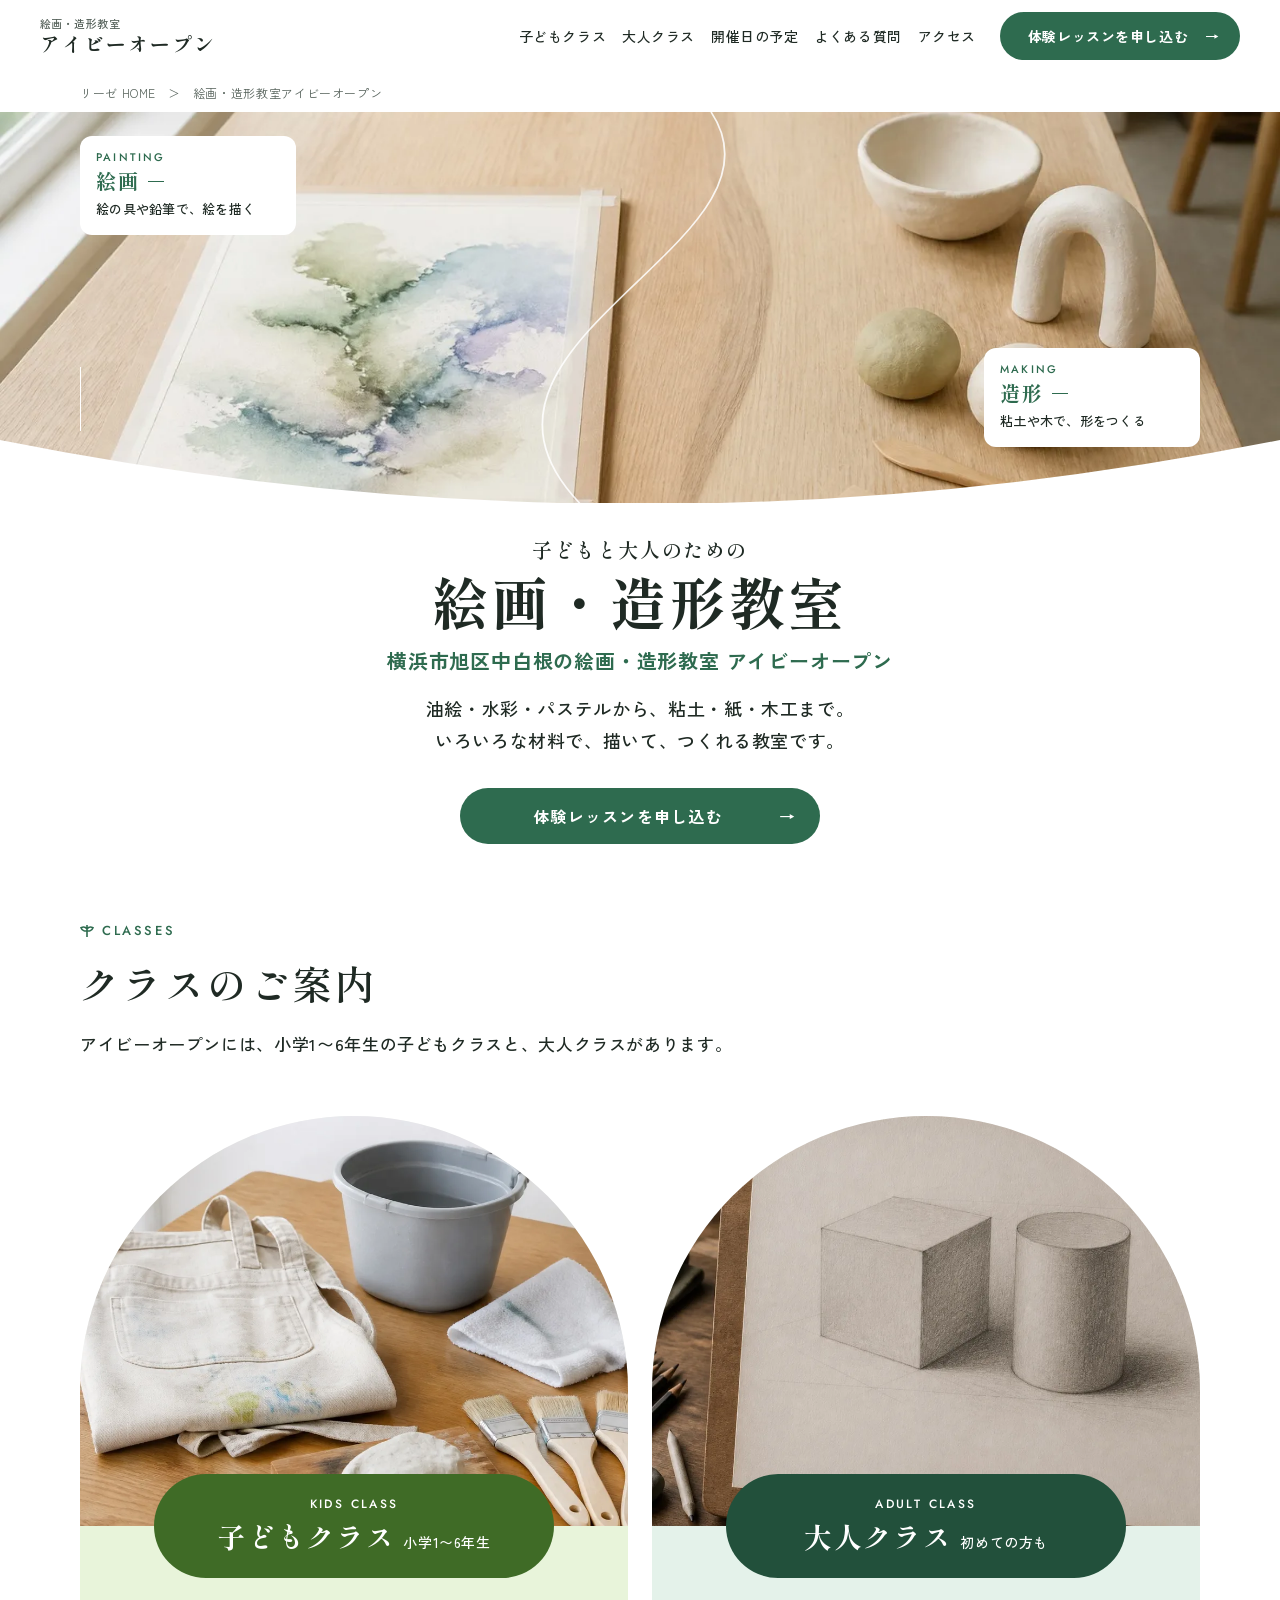
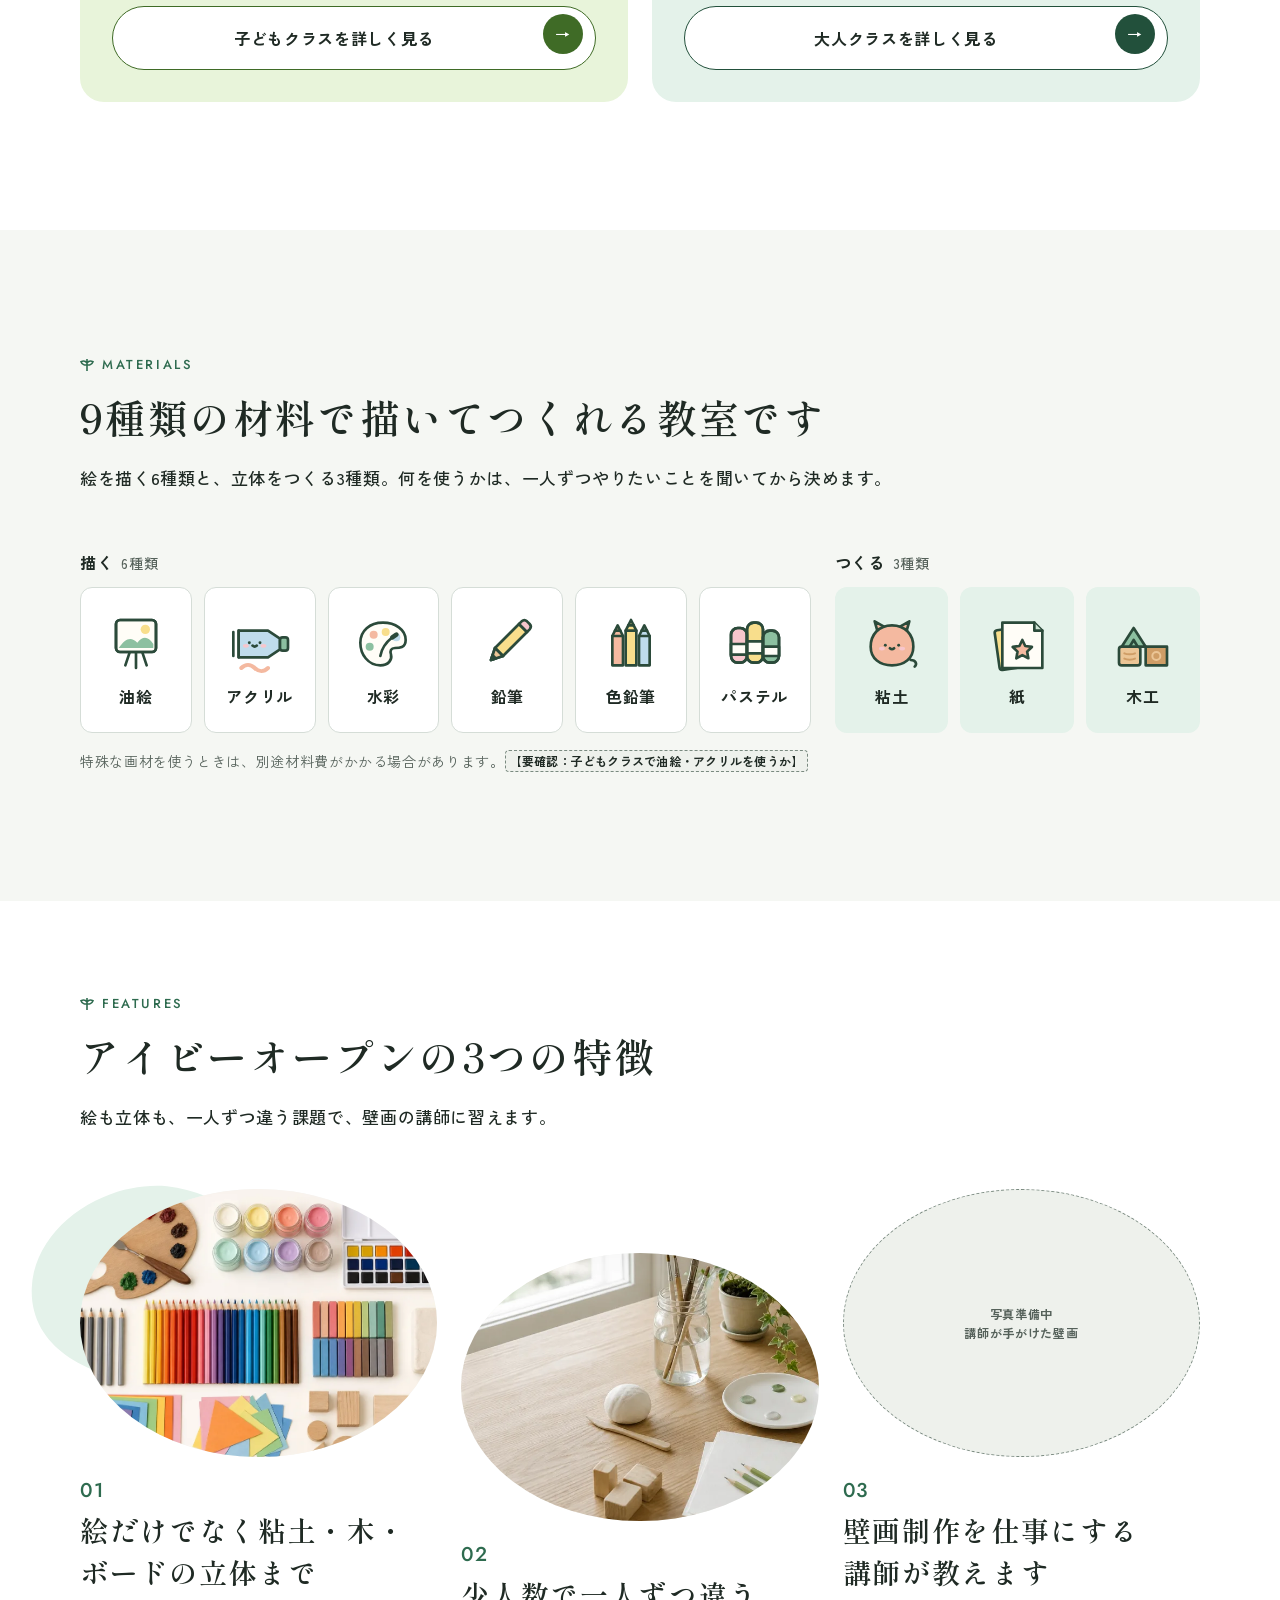
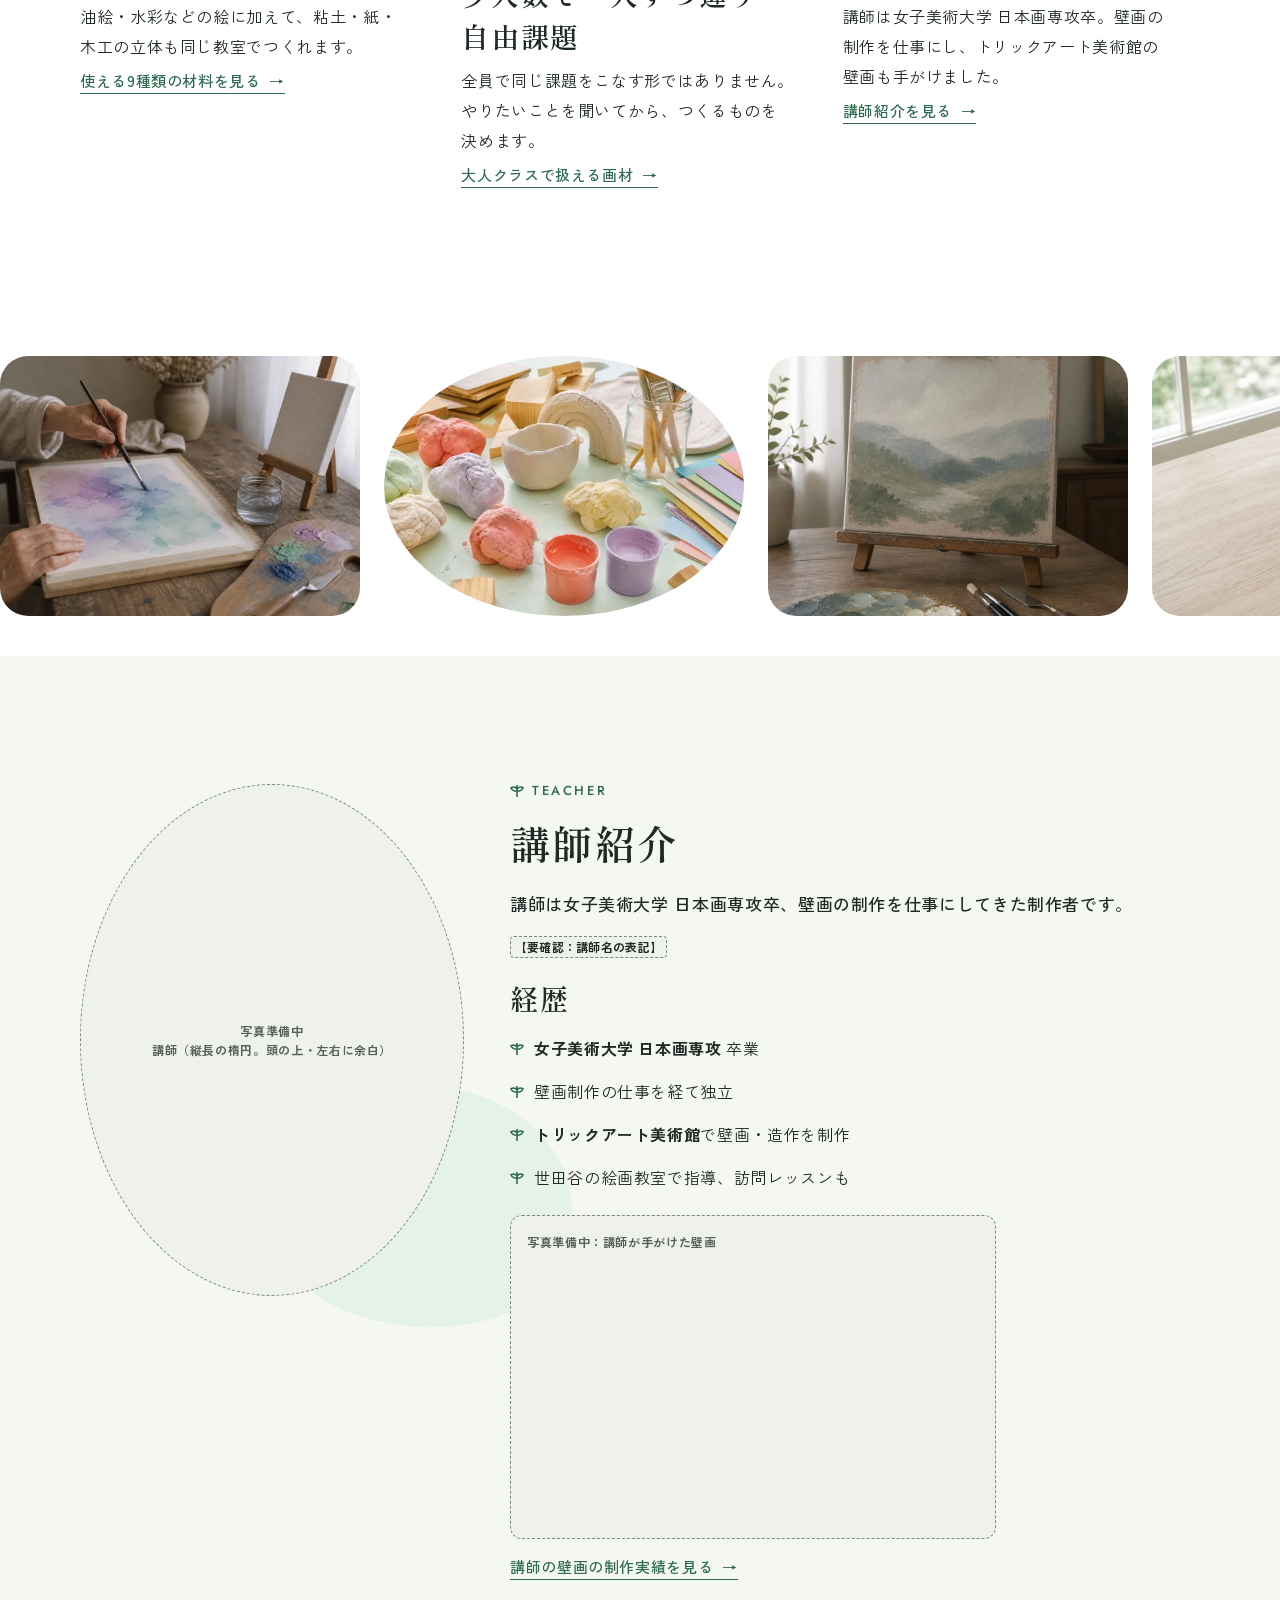
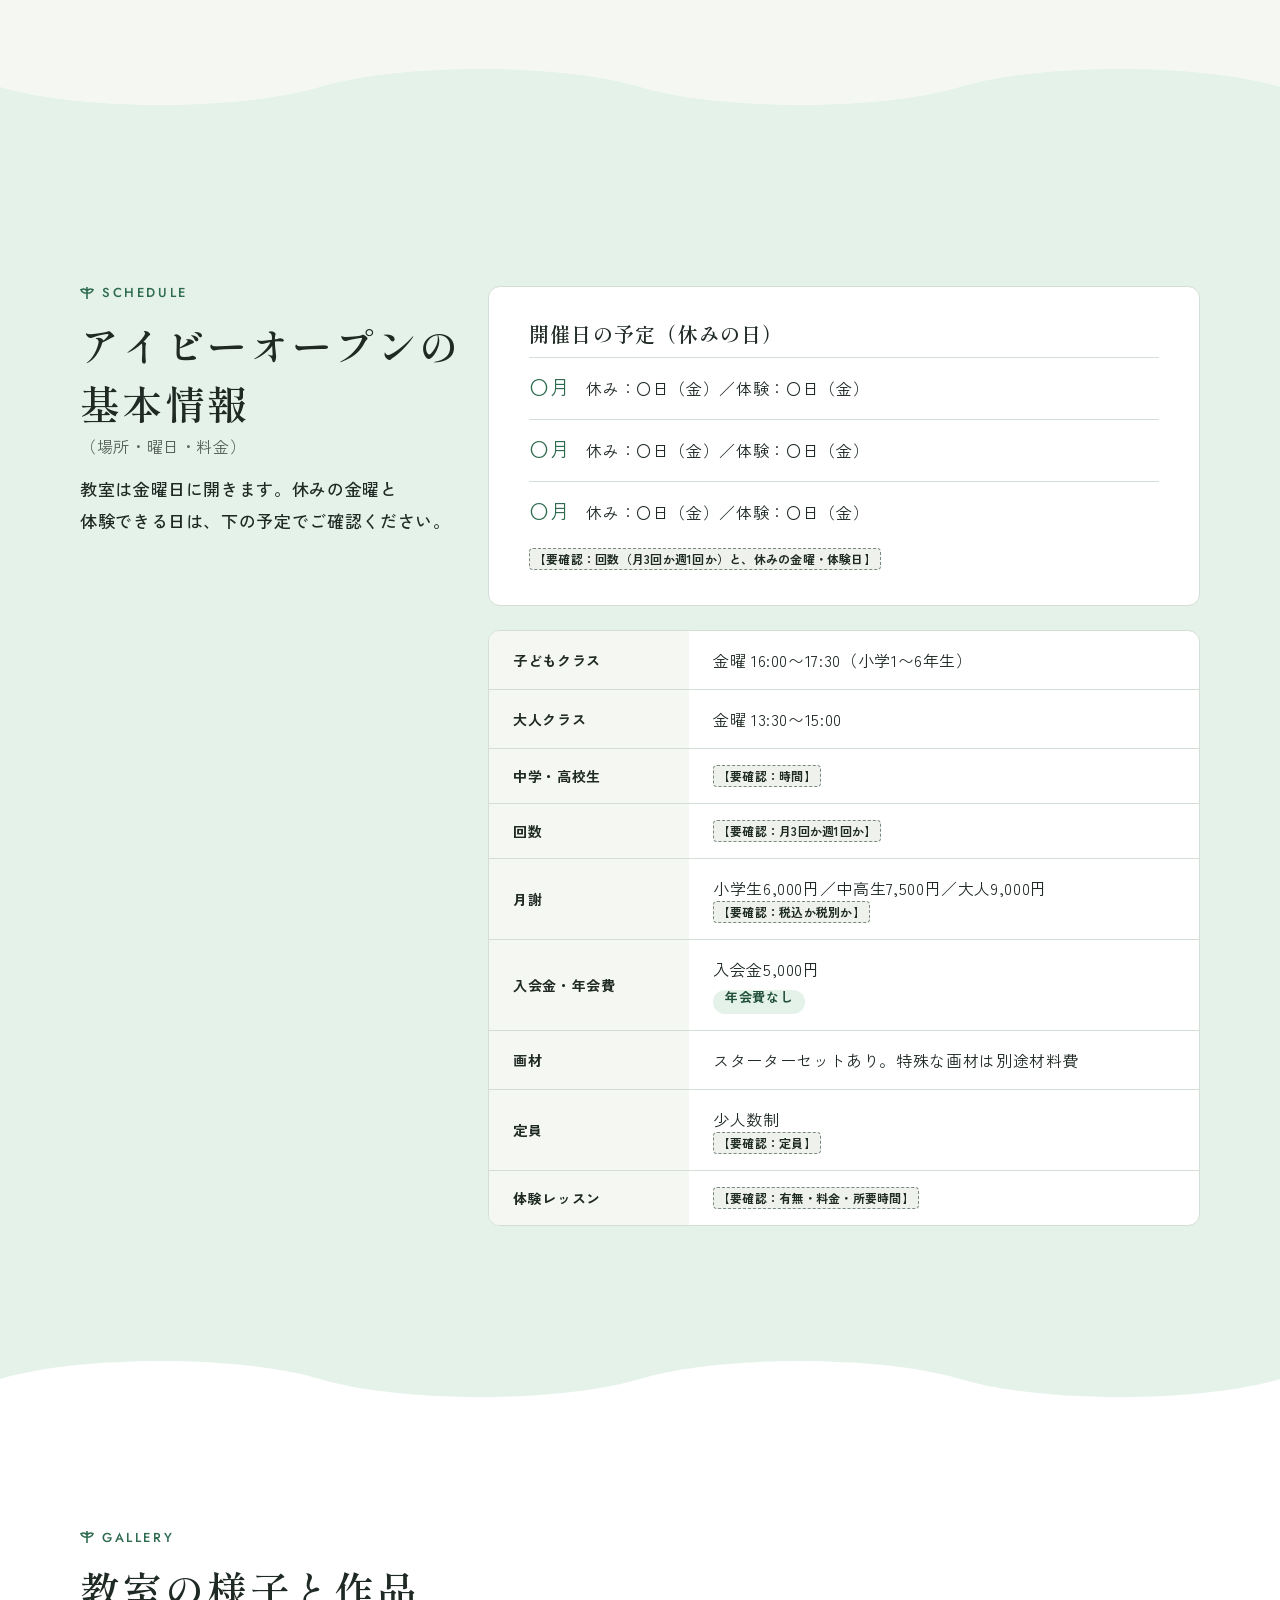
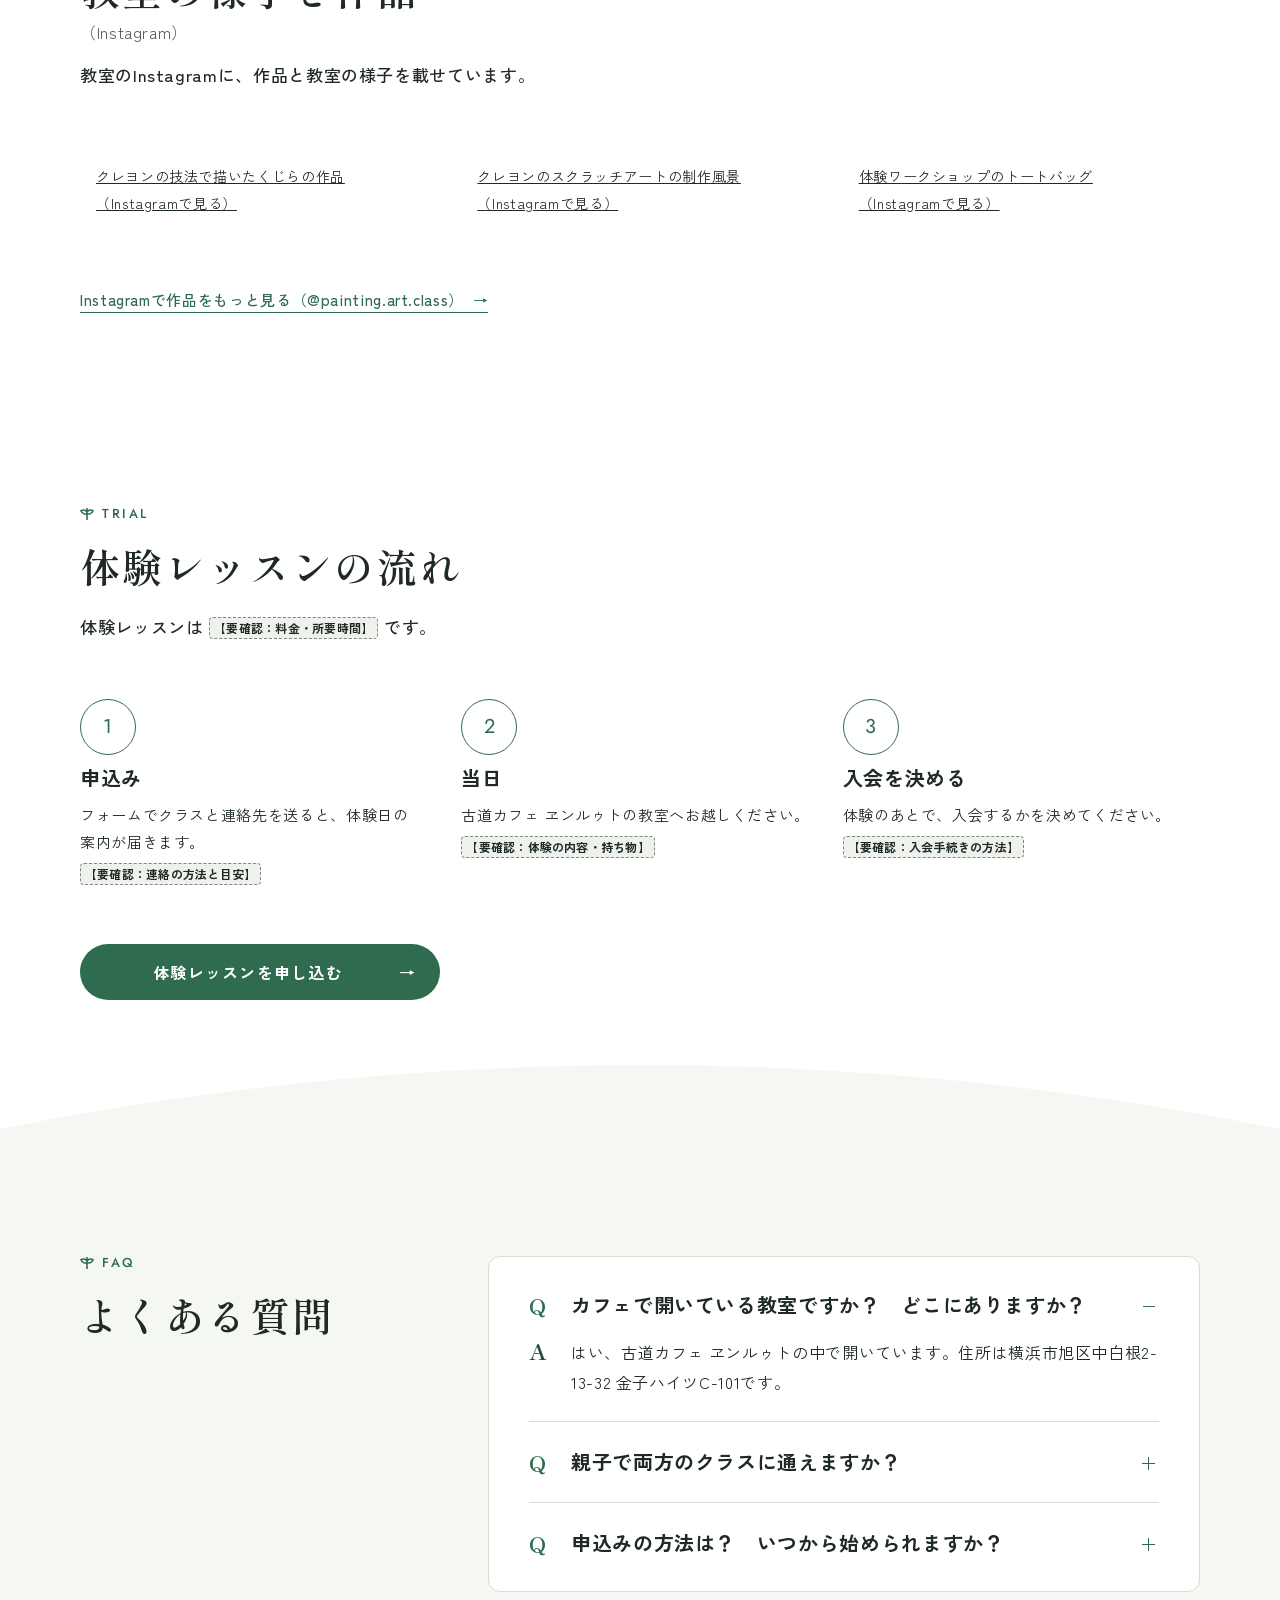
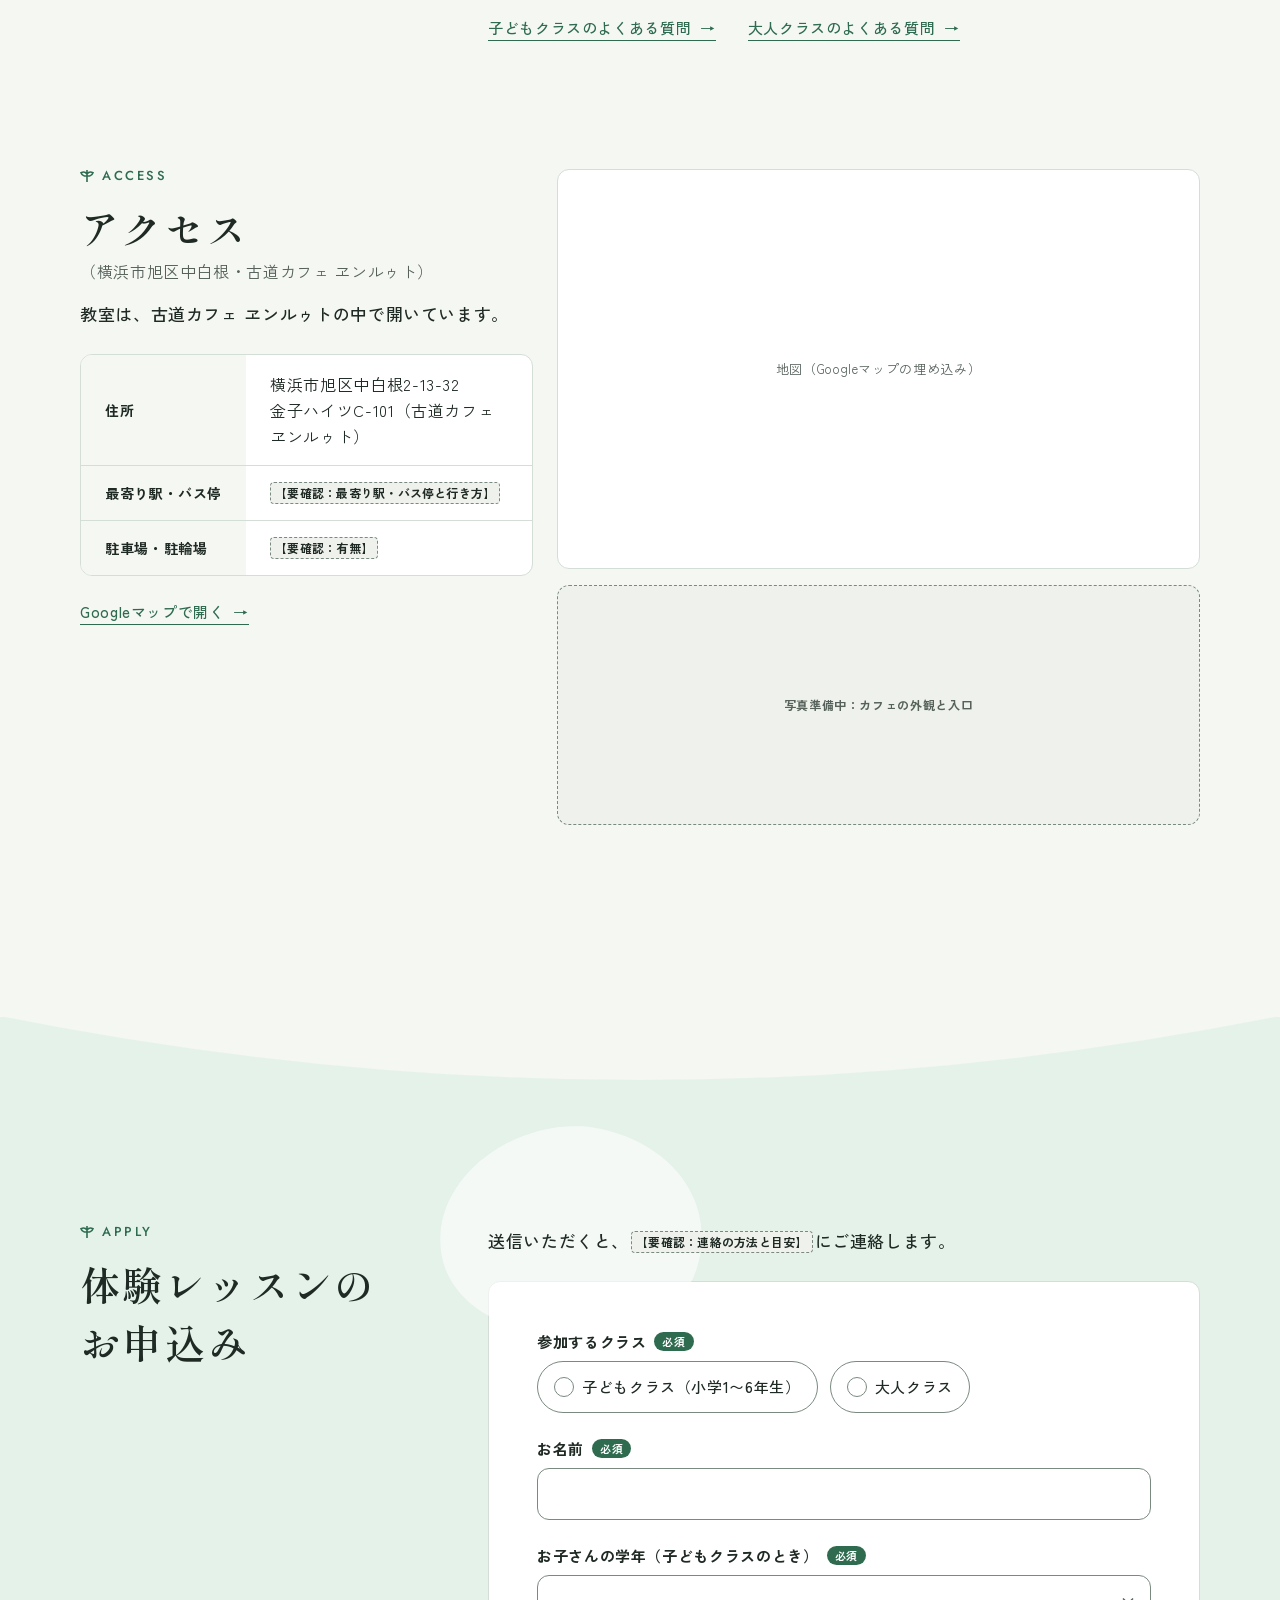
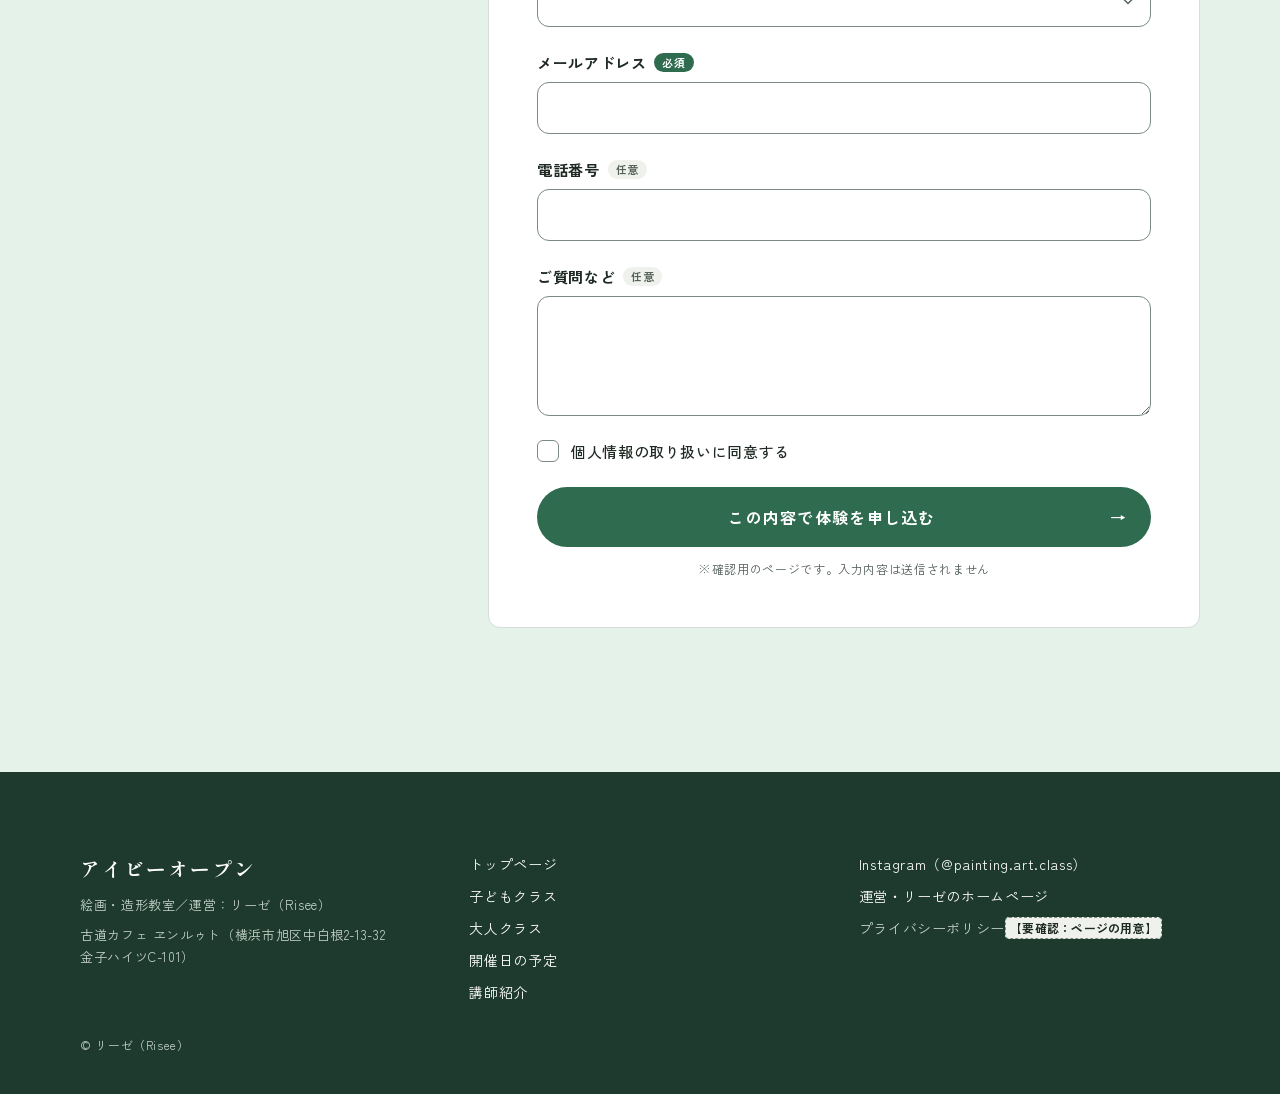
==== commit 3907a301: "画材9種類のアイコンを、色のついたかわいいイラストに描き直す Co-Authored-By: Claude Opus 5.5 <noreply@anthropic.com>" ====
--- a/index.html
+++ b/index.html
@@ -105,8 +105,8 @@
         <p class="lead">絵を描く6種類と、立体をつくる3種類。何を使うかは、一人ずつやりたいことを聞いてから決めます。</p>
       </div>
       <div class="mats">
-        <div class="mats__set mats__set--draw"><p class="mats__head">描く<span>6種類</span></p><ul class="mats__list"><li class="mat"><svg viewBox="0 0 24 24" aria-hidden="true"><rect x="6" y="3" width="12" height="10" rx="1"/><path d="M8 16l-2 5M16 16l2 5M12 13v8M5 16h14"/></svg><span class="mat__name">油絵</span></li><li class="mat"><svg viewBox="0 0 24 24" aria-hidden="true"><path d="M10 2h4v3h-4z"/><path d="M9 5h6l2 13H7z"/><path d="M6.5 18h11v3h-11z"/></svg><span class="mat__name">アクリル</span></li><li class="mat"><svg viewBox="0 0 24 24" aria-hidden="true"><path d="M12 3c3 4 6 7.500 6 11a6 6 0 0 1-12 0c0-3.500 3-7 6-11z"/><path d="M9 14.500a3 3 0 0 0 3 3"/></svg><span class="mat__name">水彩</span></li><li class="mat"><svg viewBox="0 0 24 24" aria-hidden="true"><path d="M4 20l1.500-5L16 4.500l3.500 3.500L9 18.500z"/><path d="M14 6.500l3.500 3.500M5.500 15l3.500 3.500"/></svg><span class="mat__name">鉛筆</span></li><li class="mat"><svg viewBox="0 0 24 24" aria-hidden="true"><path d="M5 21V9l2.500-5L10 9v12z"/><path d="M14 21V9l2.500-5L19 9v12z"/><path d="M5 9h5M14 9h5"/></svg><span class="mat__name">色鉛筆</span></li><li class="mat"><svg viewBox="0 0 24 24" aria-hidden="true"><rect x="3" y="6" width="13" height="5" rx="1.500"/><rect x="8" y="13" width="13" height="5" rx="1.500"/></svg><span class="mat__name">パステル</span></li></ul></div>
-        <div class="mats__set mats__set--make"><p class="mats__head">つくる<span>3種類</span></p><ul class="mats__list"><li class="mat"><svg viewBox="0 0 24 24" aria-hidden="true"><path d="M5 17.500c-2-4 1-9.500 6.500-10.500C17 6 20.500 9 20.500 13c0 5-5 7-9 7-3.500 0-5.500-1-6.500-2.500z"/><path d="M10 12.500c1.500-1.200 3.500-1.200 5 0"/></svg><span class="mat__name">粘土</span></li><li class="mat"><svg viewBox="0 0 24 24" aria-hidden="true"><path d="M6 3h9l4 4v14H6z"/><path d="M15 3v4h4M9 12h7M9 16h5"/></svg><span class="mat__name">紙</span></li><li class="mat"><svg viewBox="0 0 24 24" aria-hidden="true"><path d="M4 8.500l8-4 8 4v8l-8 4-8-4z"/><path d="M4 8.500l8 4 8-4M12 12.500v8"/></svg><span class="mat__name">木工</span></li></ul></div>
+        <div class="mats__set mats__set--draw"><p class="mats__head">描く<span>6種類</span></p><ul class="mats__list"><li class="mat"><svg class="mat__il" viewBox="0 0 48 48" aria-hidden="true"><g stroke="#2B4A3A" stroke-width="2" stroke-linecap="round" stroke-linejoin="round"><path d="M16 40l4-12M32 40l-4-12M24 30v12" fill="none"/><rect x="9" y="6" width="30" height="24" rx="3" fill="#FFFDF7"/><path d="M11 27c5-7 9-9 14-4 4-5 8-5 12 1v3H11z" fill="#8CC0A0" stroke="none"/><circle cx="31" cy="13" r="3.5" fill="#F8DE8C" stroke="none"/><rect x="9" y="6" width="30" height="24" rx="3" fill="none"/></g></svg><span class="mat__name">油絵</span></li><li class="mat"><svg class="mat__il" viewBox="0 0 48 48" aria-hidden="true"><g stroke="#2B4A3A" stroke-width="2" stroke-linecap="round" stroke-linejoin="round"><path d="M8 14h22l9 6v8l-9 6H8z" fill="#BFDCEC"/><path d="M8 14v20" fill="none"/><path d="M4 15v18" fill="none"/><rect x="39" y="19" width="6" height="10" rx="2" fill="#8CC0A0"/><circle cx="16" cy="23" r="1.1" fill="#2B4A3A" stroke="none"/><circle cx="24" cy="23" r="1.1" fill="#2B4A3A" stroke="none"/><path d="M18.4 25.2q1.6 1.4 3.2 0" fill="none"/><ellipse cx="13.4" cy="25.4" rx="2.2" ry="1.4" fill="#F7C6CC" stroke="none"/><ellipse cx="26.6" cy="25.4" rx="2.2" ry="1.4" fill="#F7C6CC" stroke="none"/><path d="M10 42c3-3 7-3 10 0s7 3 10 0" fill="none" stroke="#F4B9A0" stroke-width="3"/></g></svg><span class="mat__name">アクリル</span></li><li class="mat"><svg class="mat__il" viewBox="0 0 48 48" aria-hidden="true"><g stroke="#2B4A3A" stroke-width="2" stroke-linecap="round" stroke-linejoin="round"><path d="M24 8c9 0 17 5 17 13 0 6-5 6-8 6-3 0-4 2-3 5 1 4-2 8-8 8C13 40 7 32 7 23 7 14 14 8 24 8z" fill="#FFFDF7"/><circle cx="17" cy="17" r="3" fill="#F4B9A0" stroke="none"/><circle cx="26" cy="15" r="3" fill="#F8DE8C" stroke="none"/><circle cx="34" cy="19" r="3" fill="#BFDCEC" stroke="none"/><circle cx="14" cy="26" r="3" fill="#8CC0A0" stroke="none"/><path d="M22 33c1-6 4-10 9-14" fill="none"/><path d="M31 19l3-2" fill="none" stroke-width="3.5"/></g></svg><span class="mat__name">水彩</span></li><li class="mat"><svg class="mat__il" viewBox="0 0 48 48" aria-hidden="true"><g stroke="#2B4A3A" stroke-width="2" stroke-linecap="round" stroke-linejoin="round"><path d="M12 36l3-9 18-18 6 6-18 18z" fill="#F8DE8C"/><path d="M15 27l6 6" fill="none"/><path d="M12 36l3-9 6 6z" fill="#EBC596"/><path d="M12 36l1.2-3.6 2.4 2.4z" fill="#2B4A3A"/><path d="M33 9l6 6 2-2a3 3 0 0 0 0-4l-2-2a3 3 0 0 0-4 0z" fill="#F7C6CC"/></g></svg><span class="mat__name">鉛筆</span></li><li class="mat"><svg class="mat__il" viewBox="0 0 48 48" aria-hidden="true"><g stroke="#2B4A3A" stroke-width="2" stroke-linecap="round" stroke-linejoin="round"><path d="M10 40V18l4-8 4 8v22z" fill="#F4B9A0"/><path d="M12 14h4" fill="none"/><path d="M20 40V14l4-8 4 8v26z" fill="#F8DE8C"/><path d="M22 10h4" fill="none"/><path d="M30 40V18l4-8 4 8v22z" fill="#BFDCEC"/><path d="M32 14h4" fill="none"/><path d="M10 18h8M20 14h8M30 18h8" fill="none"/></g></svg><span class="mat__name">色鉛筆</span></li><li class="mat"><svg class="mat__il" viewBox="0 0 48 48" aria-hidden="true"><g stroke="#2B4A3A" stroke-width="2" stroke-linecap="round" stroke-linejoin="round"><rect x="6" y="12" width="12" height="26" rx="5" fill="#F7C6CC"/><path d="M6 24h12v8H6z" fill="#FFFDF7"/><rect x="18" y="8" width="12" height="30" rx="5" fill="#F8DE8C"/><path d="M18 22h12v9H18z" fill="#FFFDF7"/><rect x="30" y="14" width="12" height="24" rx="5" fill="#8CC0A0"/><path d="M30 26h12v7H30z" fill="#FFFDF7"/><rect x="6" y="12" width="12" height="26" rx="5" fill="none"/><rect x="18" y="8" width="12" height="30" rx="5" fill="none"/><rect x="30" y="14" width="12" height="24" rx="5" fill="none"/></g></svg><span class="mat__name">パステル</span></li></ul></div>
+        <div class="mats__set mats__set--make"><p class="mats__head">つくる<span>3種類</span></p><ul class="mats__list"><li class="mat"><svg class="mat__il" viewBox="0 0 48 48" aria-hidden="true"><g stroke="#2B4A3A" stroke-width="2" stroke-linecap="round" stroke-linejoin="round"><path d="M13 14l-2-7 7 4M35 14l2-7-7 4" fill="#F4B9A0"/><path d="M24 10c10 0 16 7 16 16 0 9-7 14-16 14S8 35 8 26c0-9 6-16 16-16z" fill="#F4B9A0"/><circle cx="19" cy="25" r="1.1" fill="#2B4A3A" stroke="none"/><circle cx="29" cy="25" r="1.1" fill="#2B4A3A" stroke="none"/><path d="M22.4 27.2q1.6 1.4 3.2 0" fill="none"/><ellipse cx="16.4" cy="27.4" rx="2.2" ry="1.4" fill="#F7C6CC" stroke="none"/><ellipse cx="31.6" cy="27.4" rx="2.2" ry="1.4" fill="#F7C6CC" stroke="none"/><path d="M38 36c4 0 5 3 3 5" fill="none"/></g></svg><span class="mat__name">粘土</span></li><li class="mat"><svg class="mat__il" viewBox="0 0 48 48" aria-hidden="true"><g stroke="#2B4A3A" stroke-width="2" stroke-linecap="round" stroke-linejoin="round"><rect x="9" y="12" width="26" height="30" rx="2" fill="#F8DE8C" transform="rotate(-8 22 27)"/><path d="M13 8h24l6 6v28H13z" fill="#FFFDF7"/><path d="M37 8v6h6" fill="#CFE5D6"/><path d="M28 21l2.2 4.5 5 .7-3.6 3.5.9 5-4.5-2.4-4.5 2.4.9-5-3.6-3.5 5-.7z" fill="#F4B9A0"/></g></svg><span class="mat__name">紙</span></li><li class="mat"><svg class="mat__il" viewBox="0 0 48 48" aria-hidden="true"><g stroke="#2B4A3A" stroke-width="2" stroke-linecap="round" stroke-linejoin="round"><rect x="6" y="26" width="16" height="14" rx="2" fill="#EBC596"/><path d="M10 31c2 1 6 1 8 0M10 35c2 1 6 1 8 0" fill="none" stroke="#CF9D66" stroke-width="1.5"/><path d="M26 40V26h16v14z" fill="#CF9D66"/><circle cx="34" cy="33" r="3" fill="none" stroke="#EBC596" stroke-width="1.5"/><path d="M8 26l9-14 9 14z" fill="#8CC0A0"/><path d="M14 26l3-5 3 5" fill="none"/></g></svg><span class="mat__name">木工</span></li></ul></div>
       </div>
       <p class="mats-note">特殊な画材を使うときは、別途材料費がかかる場合があります。<span class="tbc">【要確認：子どもクラスで油絵・アクリルを使うか】</span></p>
     </div>
--- a/assets/css/style.css
+++ b/assets/css/style.css
@@ -978,7 +978,7 @@
   border-radius: 12px; background: #fff; border: 1px solid var(--color-line); text-align: center;
 }
 .mats__set--make .mat { background: var(--theme-pale); border-color: transparent; }
-.mat svg { width: 40px; height: 40px; color: var(--theme); fill: none; stroke: currentColor; stroke-width: 1.5; stroke-linecap: round; stroke-linejoin: round; }
+.mat svg { width: 56px; height: 56px; color: var(--theme); fill: none; stroke: currentColor; stroke-width: 1.5; stroke-linecap: round; stroke-linejoin: round; }
 .mat__name { font-weight: 700; font-size: 15px; line-height: 24px; letter-spacing: .04em; white-space: nowrap; }
 .mats-note { margin-top: var(--s16); color: var(--color-text-sub); font-size: 14px; line-height: 24px; }
 .mats-block { margin-top: var(--s64); }
@@ -991,7 +991,7 @@
   .mats__list { gap: var(--s12); }
   .mats__set--draw .mats__list { grid-template-columns: repeat(6, minmax(0, 1fr)); }
   .mat { padding: var(--s24) var(--s4); }
-  .mat svg { width: 48px; height: 48px; }
+  .mat svg { width: 64px; height: 64px; }
   .mat__name { font-size: 16px; }
   .mats-block { margin-top: var(--s96); }
   .mats-block .h3-sec { margin-bottom: var(--s32); }
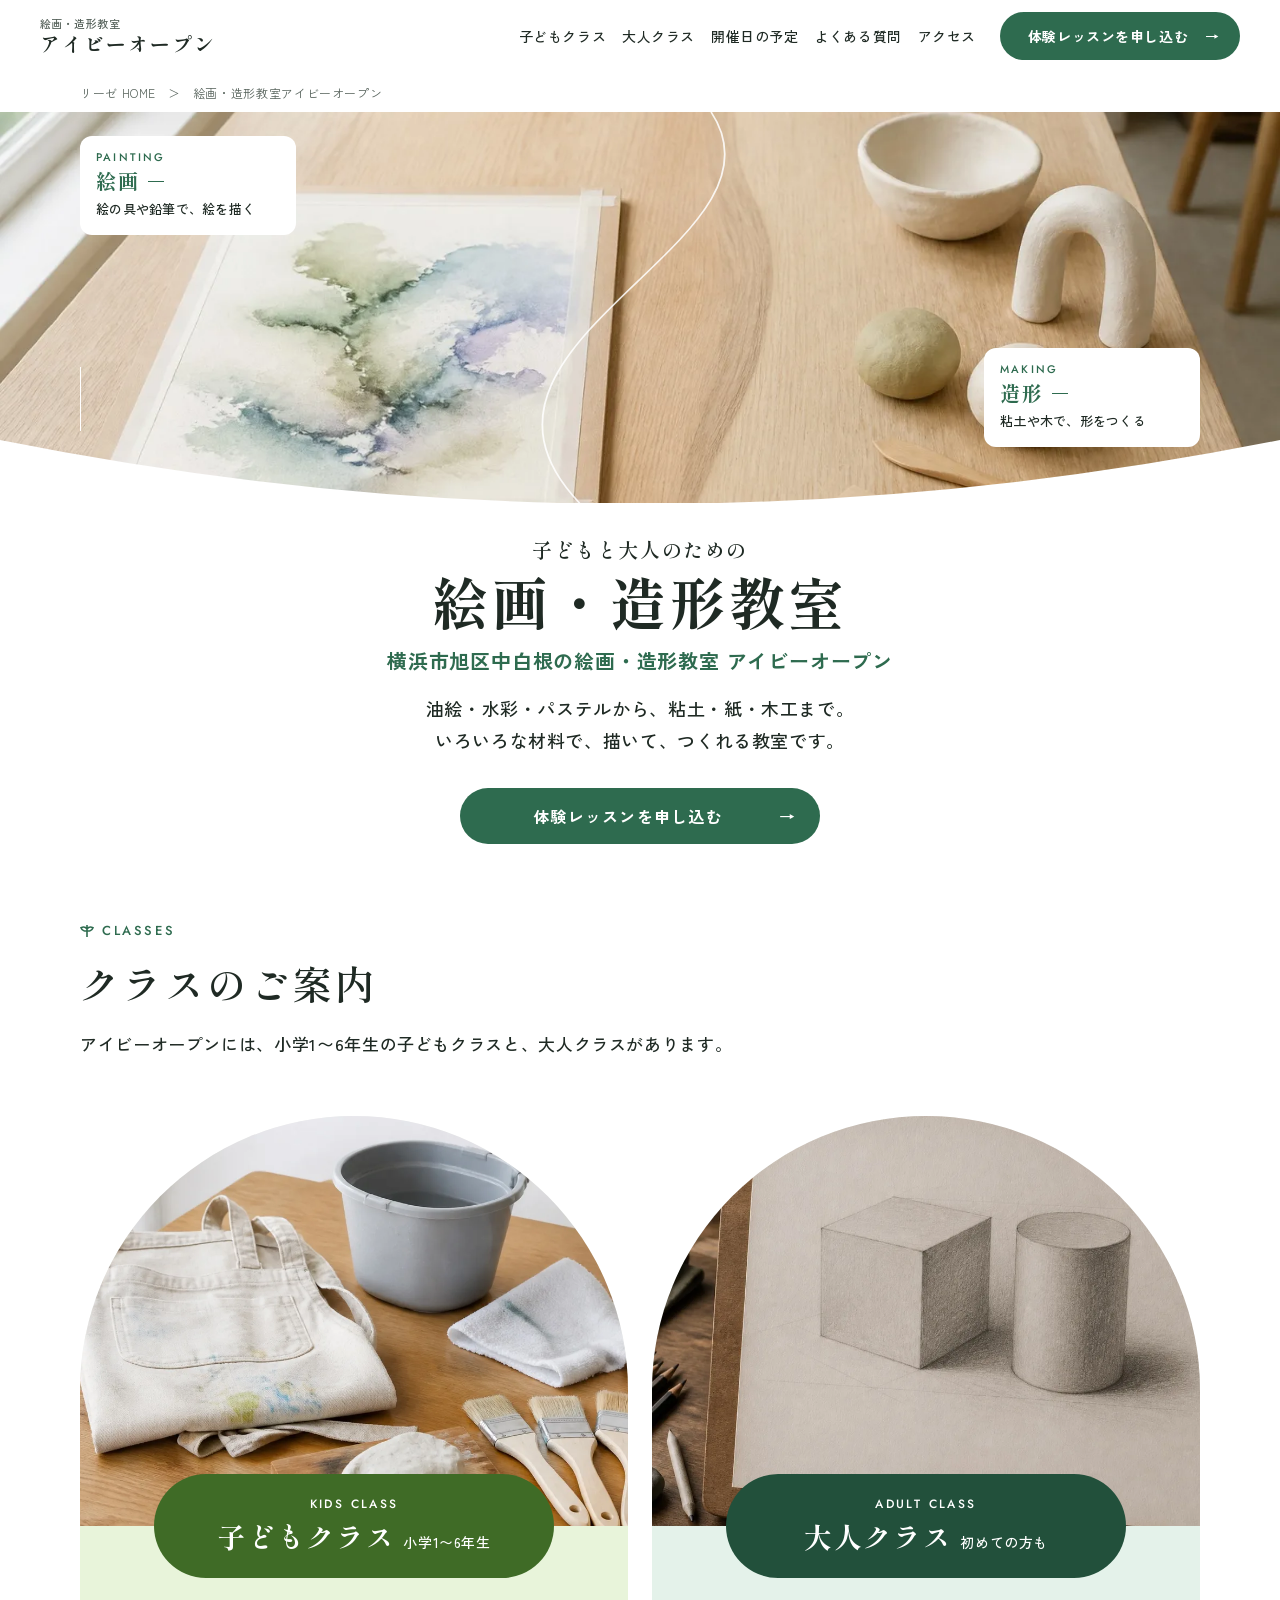
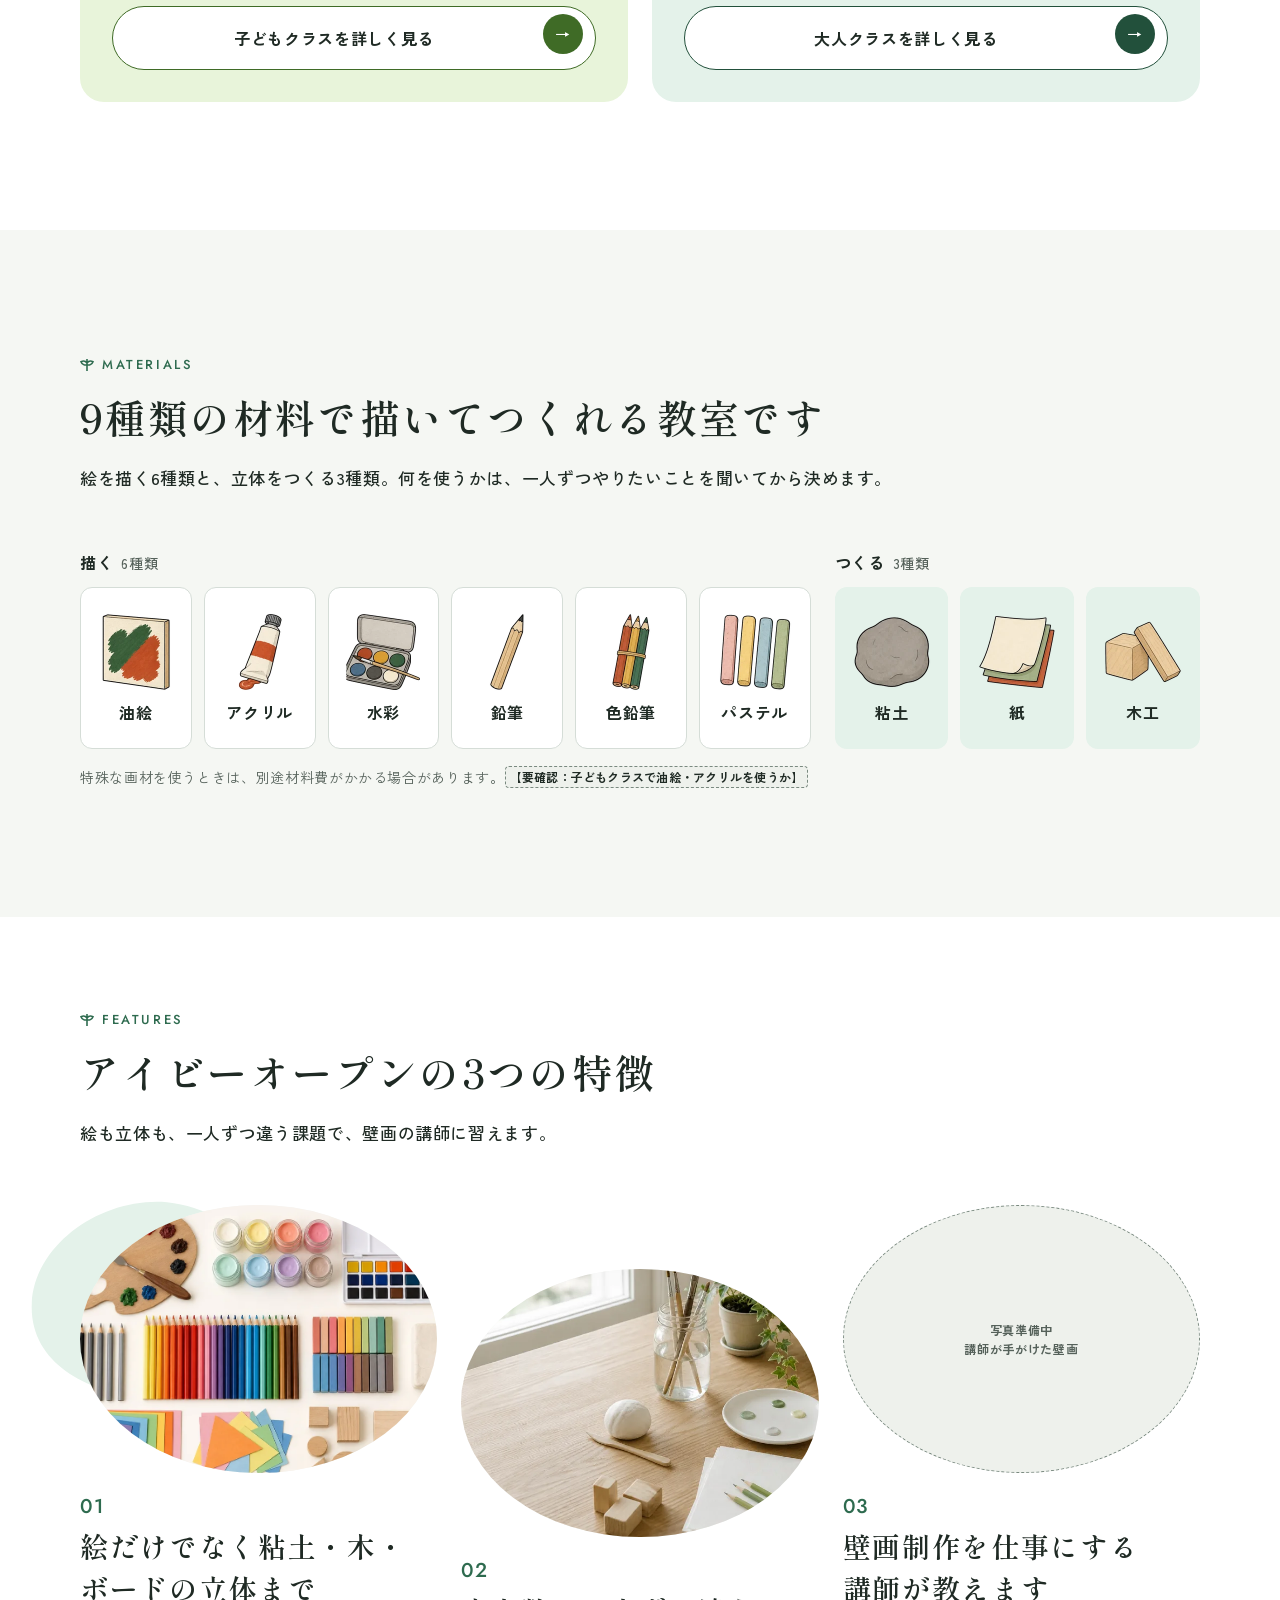
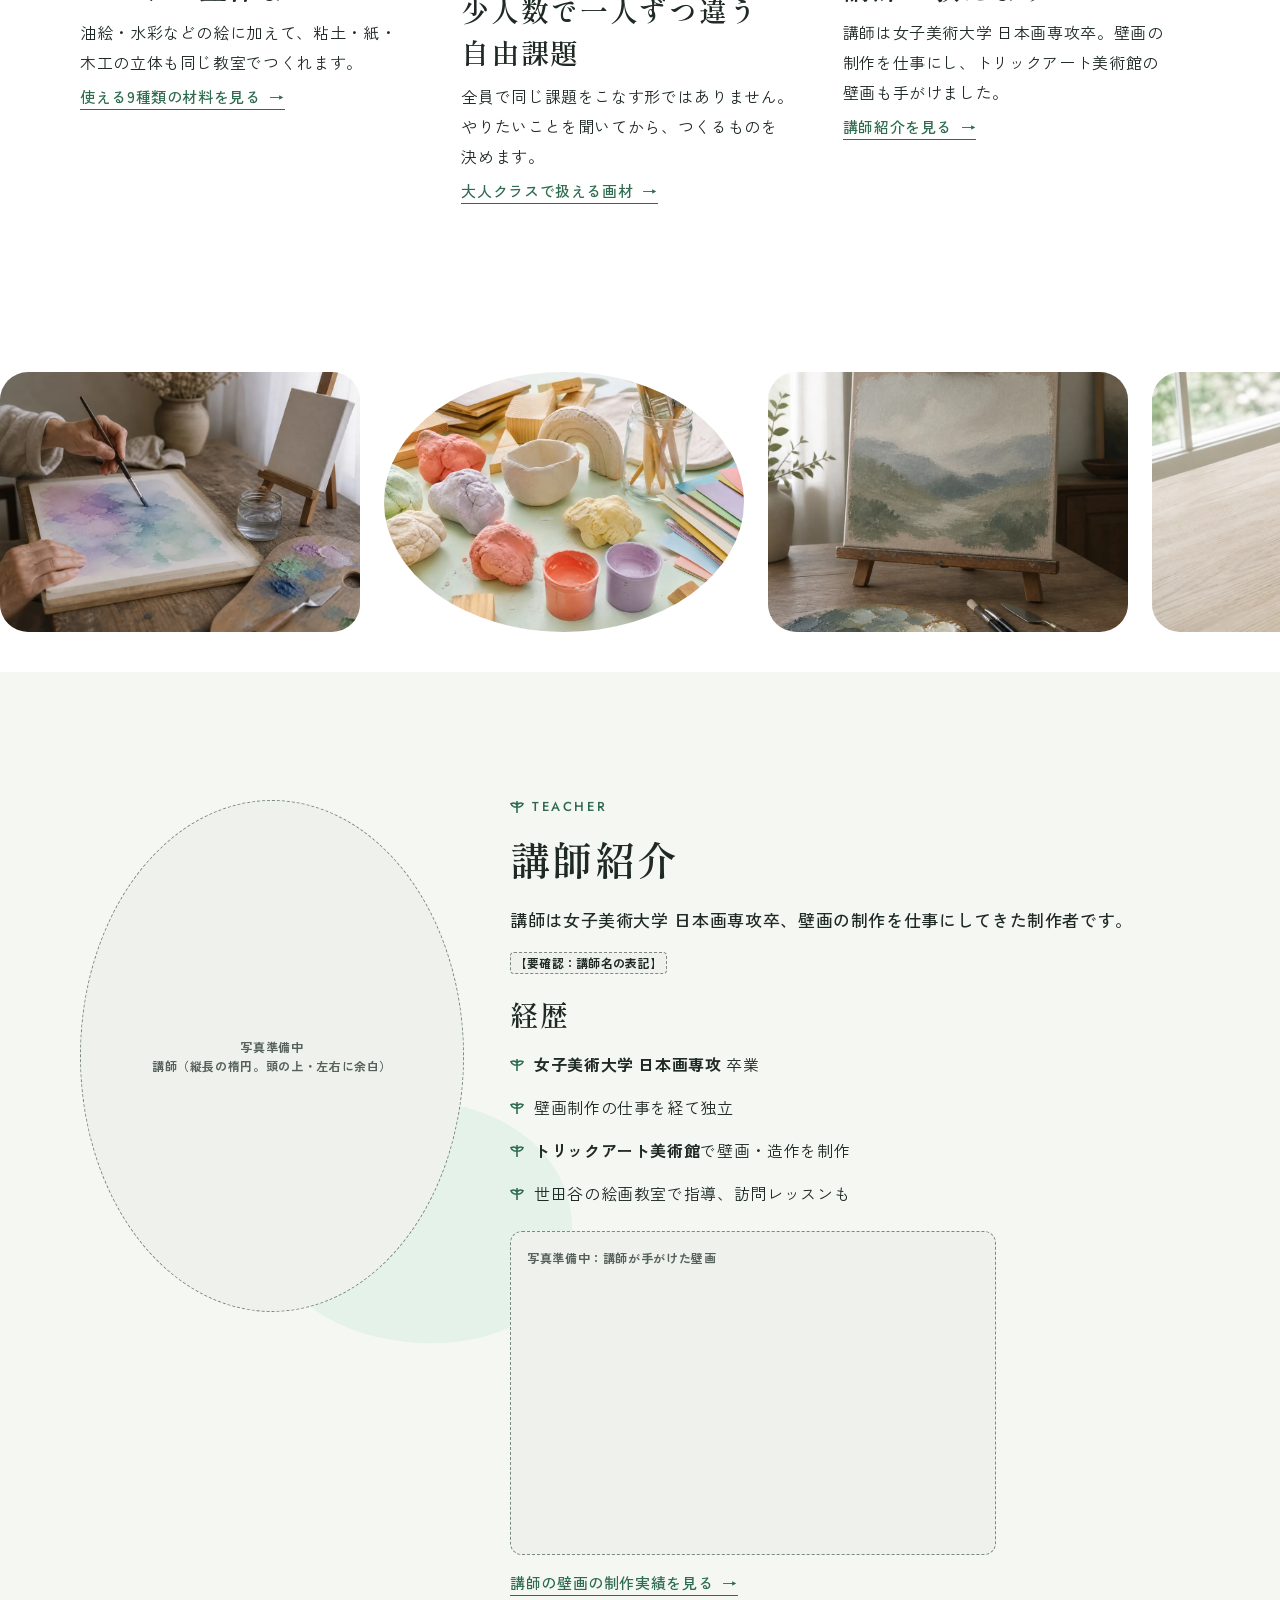
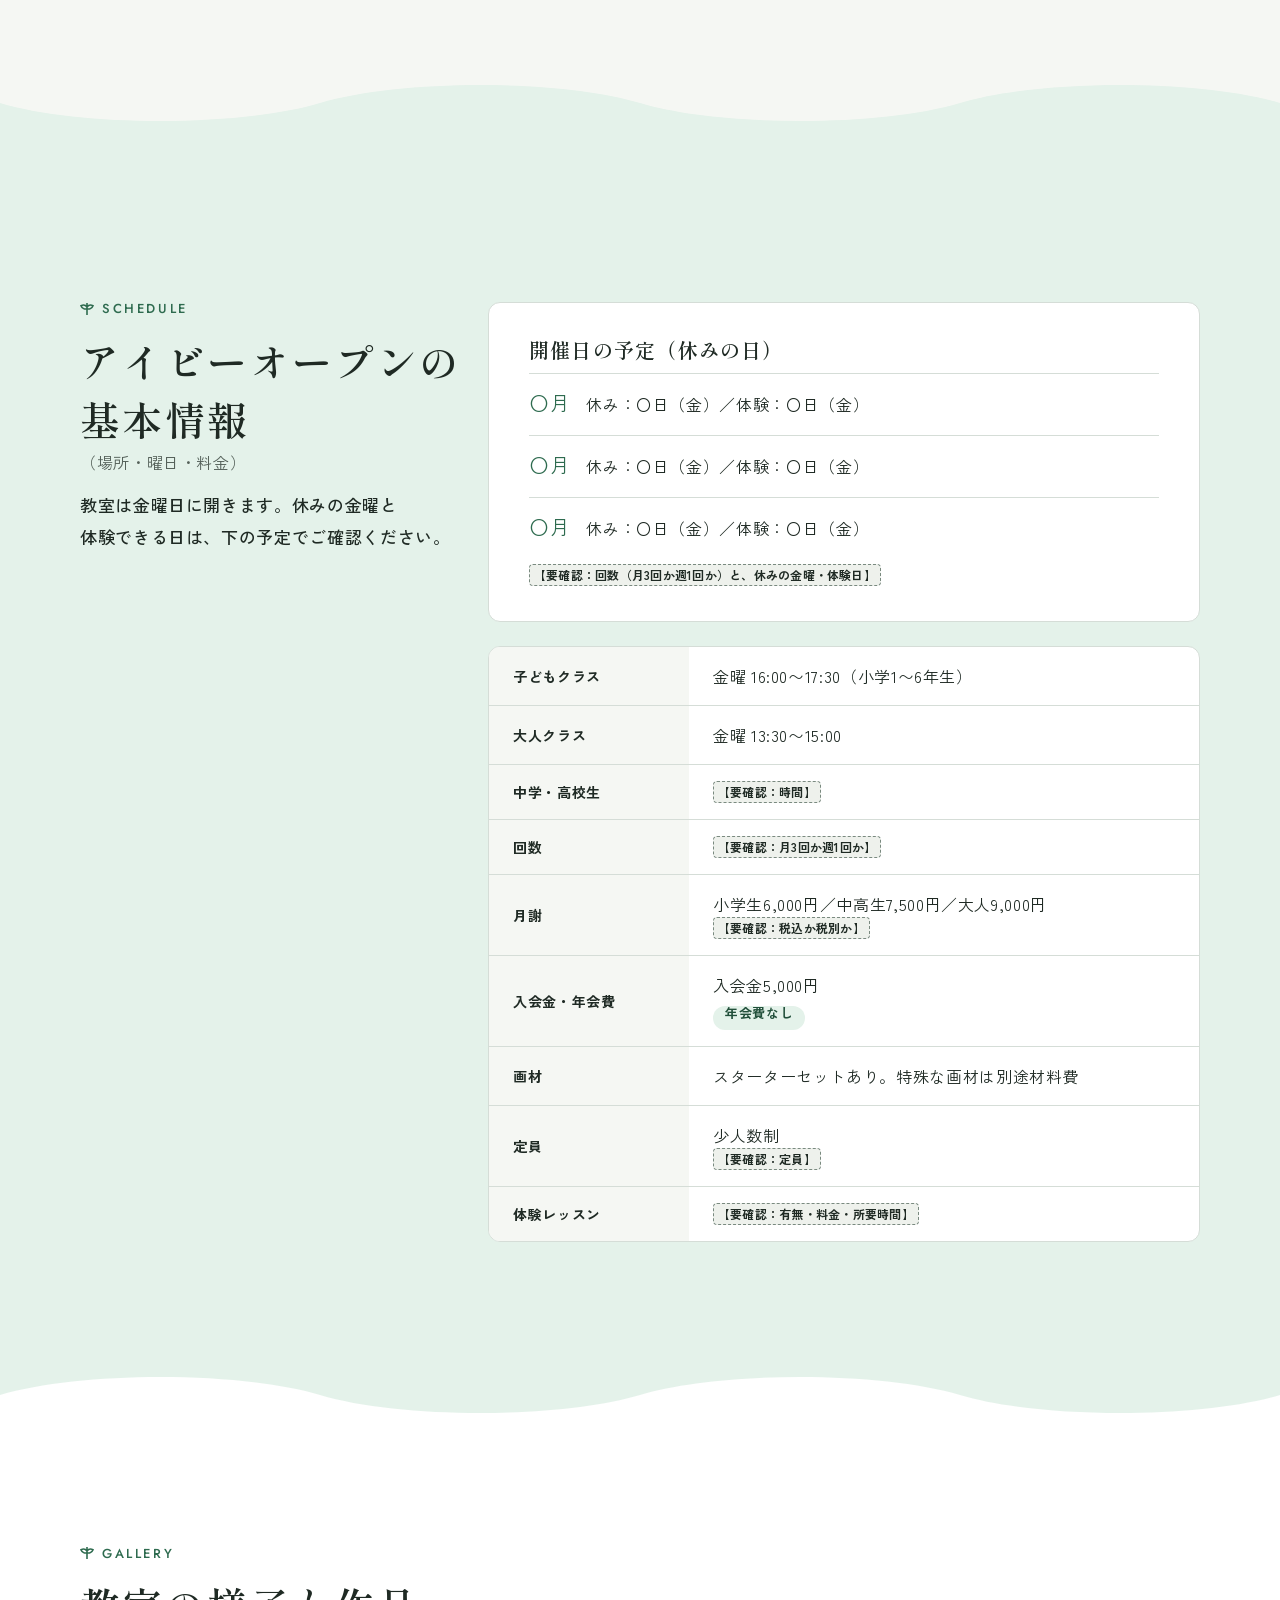
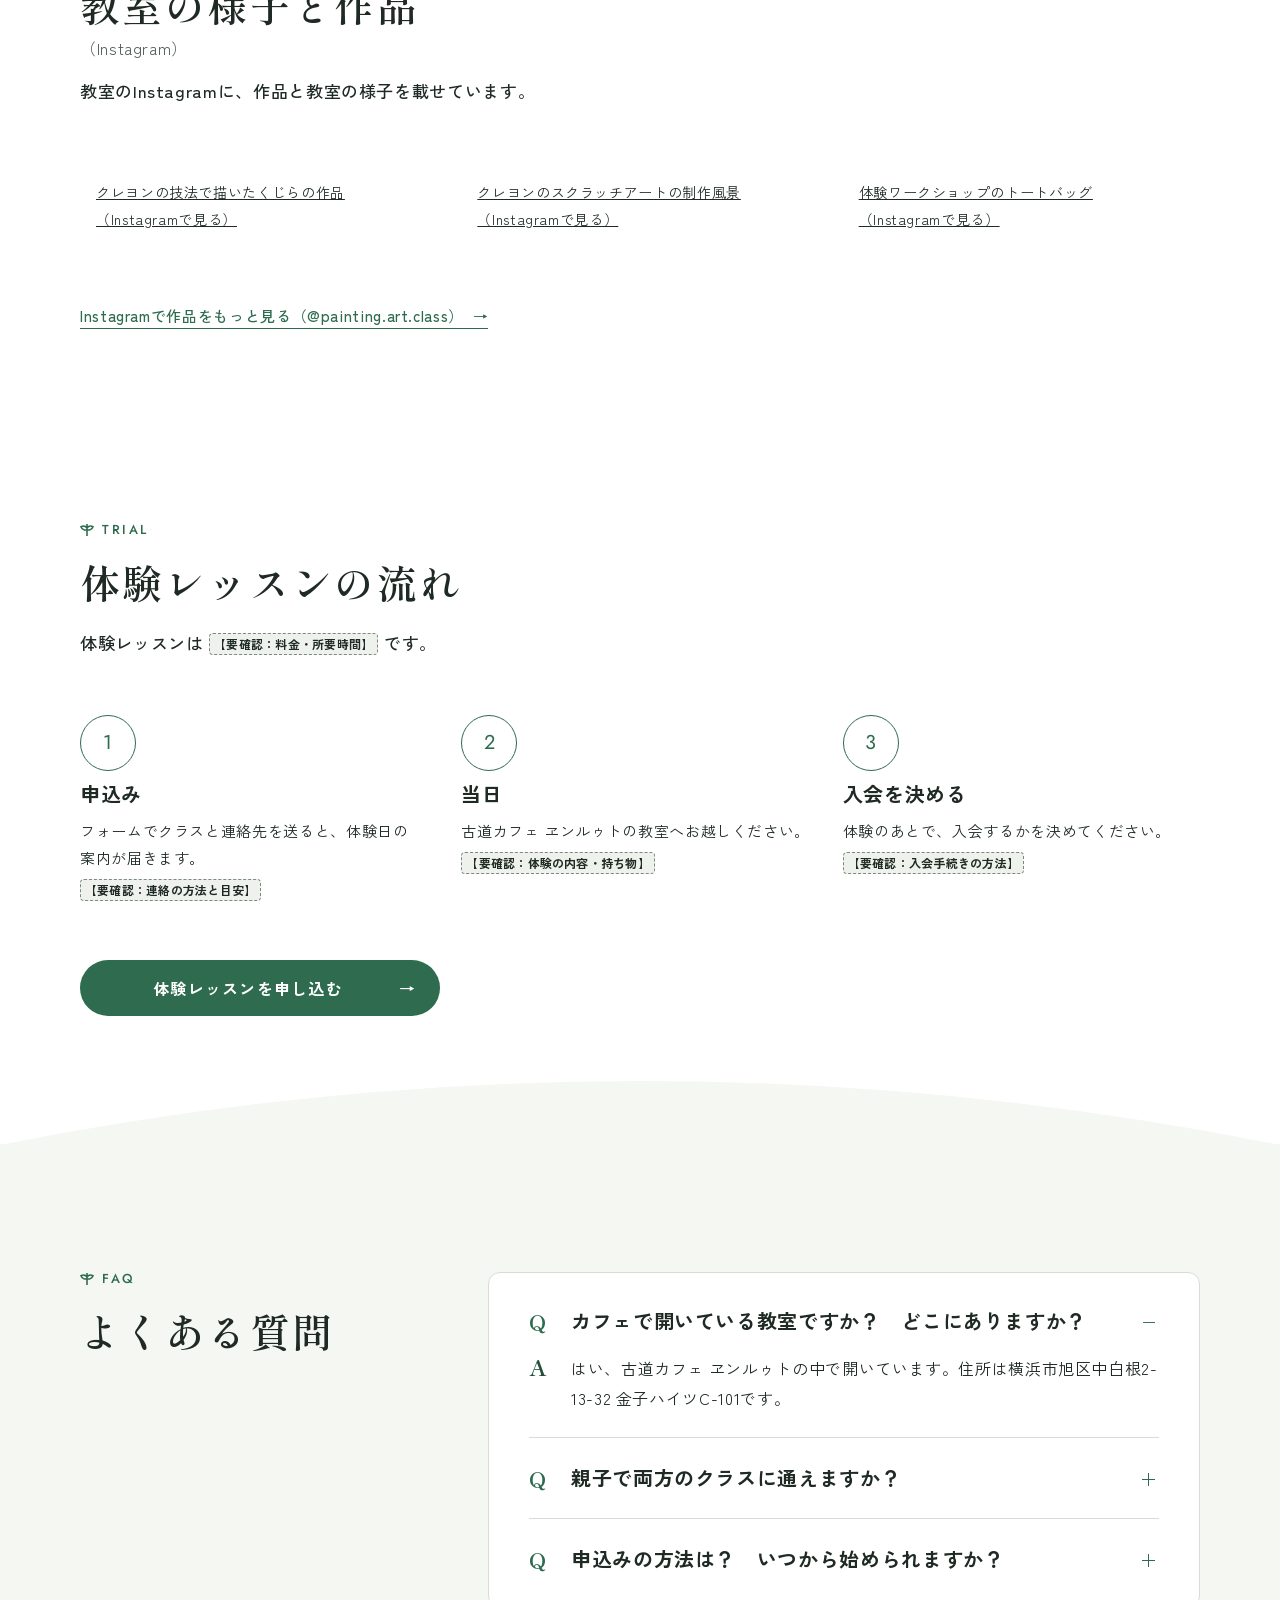
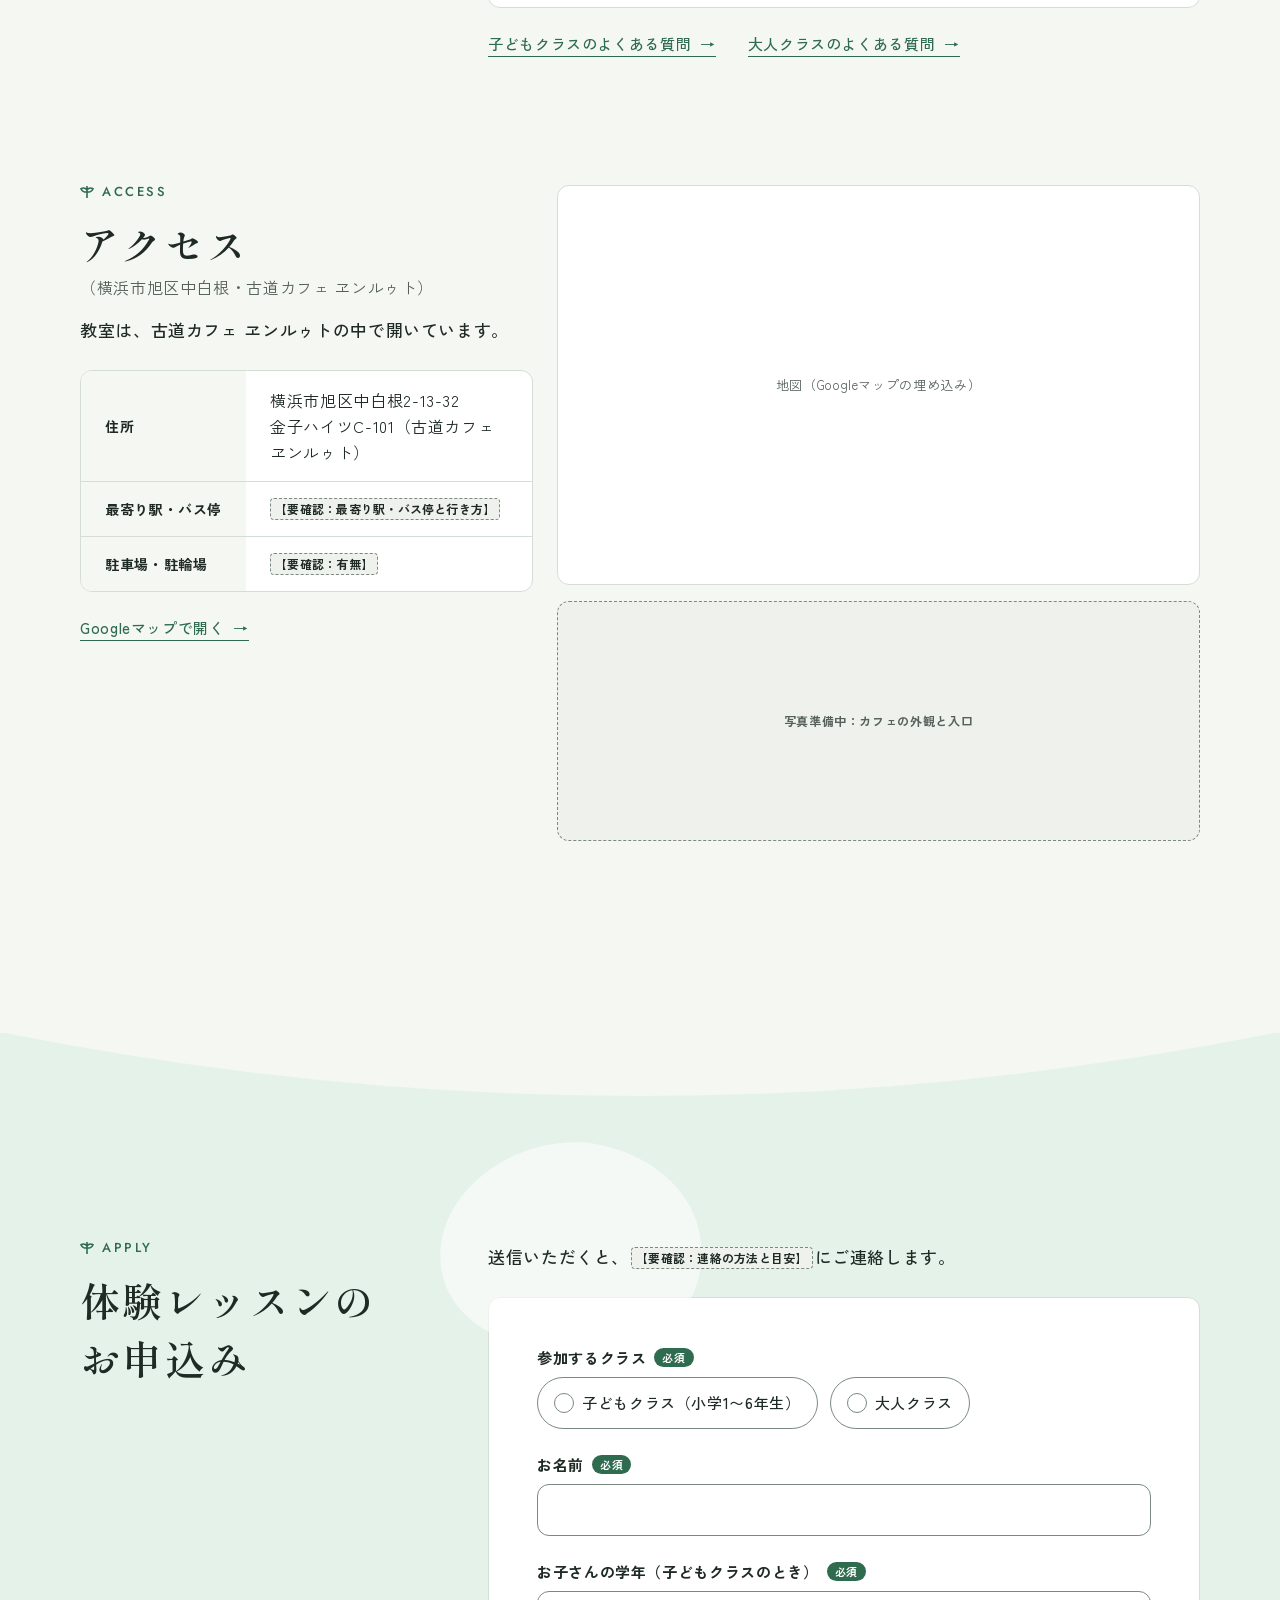
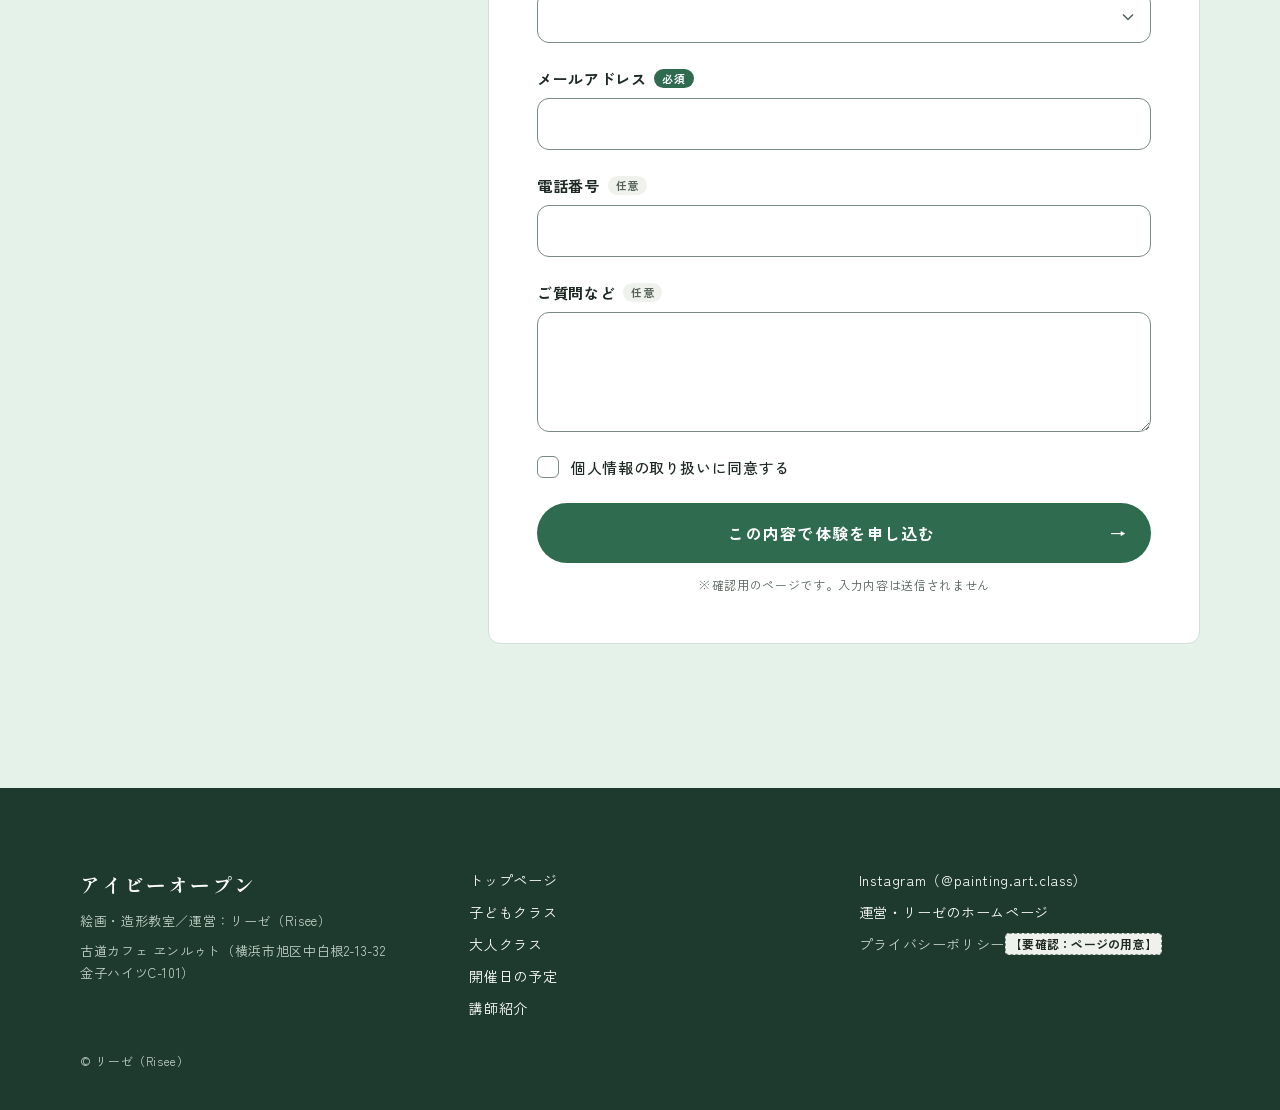
==== commit 1c58db23: "画材9種類のアイコンを、手描きタッチのイラスト画像に差し替える Co-Authored-By: Claude Opus 5.5 <noreply@anthropic.com>" ====
--- a/index.html
+++ b/index.html
@@ -105,8 +105,8 @@
         <p class="lead">絵を描く6種類と、立体をつくる3種類。何を使うかは、一人ずつやりたいことを聞いてから決めます。</p>
       </div>
       <div class="mats">
-        <div class="mats__set mats__set--draw"><p class="mats__head">描く<span>6種類</span></p><ul class="mats__list"><li class="mat"><svg class="mat__il" viewBox="0 0 48 48" aria-hidden="true"><g stroke="#2B4A3A" stroke-width="2" stroke-linecap="round" stroke-linejoin="round"><path d="M16 40l4-12M32 40l-4-12M24 30v12" fill="none"/><rect x="9" y="6" width="30" height="24" rx="3" fill="#FFFDF7"/><path d="M11 27c5-7 9-9 14-4 4-5 8-5 12 1v3H11z" fill="#8CC0A0" stroke="none"/><circle cx="31" cy="13" r="3.5" fill="#F8DE8C" stroke="none"/><rect x="9" y="6" width="30" height="24" rx="3" fill="none"/></g></svg><span class="mat__name">油絵</span></li><li class="mat"><svg class="mat__il" viewBox="0 0 48 48" aria-hidden="true"><g stroke="#2B4A3A" stroke-width="2" stroke-linecap="round" stroke-linejoin="round"><path d="M8 14h22l9 6v8l-9 6H8z" fill="#BFDCEC"/><path d="M8 14v20" fill="none"/><path d="M4 15v18" fill="none"/><rect x="39" y="19" width="6" height="10" rx="2" fill="#8CC0A0"/><circle cx="16" cy="23" r="1.1" fill="#2B4A3A" stroke="none"/><circle cx="24" cy="23" r="1.1" fill="#2B4A3A" stroke="none"/><path d="M18.4 25.2q1.6 1.4 3.2 0" fill="none"/><ellipse cx="13.4" cy="25.4" rx="2.2" ry="1.4" fill="#F7C6CC" stroke="none"/><ellipse cx="26.6" cy="25.4" rx="2.2" ry="1.4" fill="#F7C6CC" stroke="none"/><path d="M10 42c3-3 7-3 10 0s7 3 10 0" fill="none" stroke="#F4B9A0" stroke-width="3"/></g></svg><span class="mat__name">アクリル</span></li><li class="mat"><svg class="mat__il" viewBox="0 0 48 48" aria-hidden="true"><g stroke="#2B4A3A" stroke-width="2" stroke-linecap="round" stroke-linejoin="round"><path d="M24 8c9 0 17 5 17 13 0 6-5 6-8 6-3 0-4 2-3 5 1 4-2 8-8 8C13 40 7 32 7 23 7 14 14 8 24 8z" fill="#FFFDF7"/><circle cx="17" cy="17" r="3" fill="#F4B9A0" stroke="none"/><circle cx="26" cy="15" r="3" fill="#F8DE8C" stroke="none"/><circle cx="34" cy="19" r="3" fill="#BFDCEC" stroke="none"/><circle cx="14" cy="26" r="3" fill="#8CC0A0" stroke="none"/><path d="M22 33c1-6 4-10 9-14" fill="none"/><path d="M31 19l3-2" fill="none" stroke-width="3.5"/></g></svg><span class="mat__name">水彩</span></li><li class="mat"><svg class="mat__il" viewBox="0 0 48 48" aria-hidden="true"><g stroke="#2B4A3A" stroke-width="2" stroke-linecap="round" stroke-linejoin="round"><path d="M12 36l3-9 18-18 6 6-18 18z" fill="#F8DE8C"/><path d="M15 27l6 6" fill="none"/><path d="M12 36l3-9 6 6z" fill="#EBC596"/><path d="M12 36l1.2-3.6 2.4 2.4z" fill="#2B4A3A"/><path d="M33 9l6 6 2-2a3 3 0 0 0 0-4l-2-2a3 3 0 0 0-4 0z" fill="#F7C6CC"/></g></svg><span class="mat__name">鉛筆</span></li><li class="mat"><svg class="mat__il" viewBox="0 0 48 48" aria-hidden="true"><g stroke="#2B4A3A" stroke-width="2" stroke-linecap="round" stroke-linejoin="round"><path d="M10 40V18l4-8 4 8v22z" fill="#F4B9A0"/><path d="M12 14h4" fill="none"/><path d="M20 40V14l4-8 4 8v26z" fill="#F8DE8C"/><path d="M22 10h4" fill="none"/><path d="M30 40V18l4-8 4 8v22z" fill="#BFDCEC"/><path d="M32 14h4" fill="none"/><path d="M10 18h8M20 14h8M30 18h8" fill="none"/></g></svg><span class="mat__name">色鉛筆</span></li><li class="mat"><svg class="mat__il" viewBox="0 0 48 48" aria-hidden="true"><g stroke="#2B4A3A" stroke-width="2" stroke-linecap="round" stroke-linejoin="round"><rect x="6" y="12" width="12" height="26" rx="5" fill="#F7C6CC"/><path d="M6 24h12v8H6z" fill="#FFFDF7"/><rect x="18" y="8" width="12" height="30" rx="5" fill="#F8DE8C"/><path d="M18 22h12v9H18z" fill="#FFFDF7"/><rect x="30" y="14" width="12" height="24" rx="5" fill="#8CC0A0"/><path d="M30 26h12v7H30z" fill="#FFFDF7"/><rect x="6" y="12" width="12" height="26" rx="5" fill="none"/><rect x="18" y="8" width="12" height="30" rx="5" fill="none"/><rect x="30" y="14" width="12" height="24" rx="5" fill="none"/></g></svg><span class="mat__name">パステル</span></li></ul></div>
-        <div class="mats__set mats__set--make"><p class="mats__head">つくる<span>3種類</span></p><ul class="mats__list"><li class="mat"><svg class="mat__il" viewBox="0 0 48 48" aria-hidden="true"><g stroke="#2B4A3A" stroke-width="2" stroke-linecap="round" stroke-linejoin="round"><path d="M13 14l-2-7 7 4M35 14l2-7-7 4" fill="#F4B9A0"/><path d="M24 10c10 0 16 7 16 16 0 9-7 14-16 14S8 35 8 26c0-9 6-16 16-16z" fill="#F4B9A0"/><circle cx="19" cy="25" r="1.1" fill="#2B4A3A" stroke="none"/><circle cx="29" cy="25" r="1.1" fill="#2B4A3A" stroke="none"/><path d="M22.4 27.2q1.6 1.4 3.2 0" fill="none"/><ellipse cx="16.4" cy="27.4" rx="2.2" ry="1.4" fill="#F7C6CC" stroke="none"/><ellipse cx="31.6" cy="27.4" rx="2.2" ry="1.4" fill="#F7C6CC" stroke="none"/><path d="M38 36c4 0 5 3 3 5" fill="none"/></g></svg><span class="mat__name">粘土</span></li><li class="mat"><svg class="mat__il" viewBox="0 0 48 48" aria-hidden="true"><g stroke="#2B4A3A" stroke-width="2" stroke-linecap="round" stroke-linejoin="round"><rect x="9" y="12" width="26" height="30" rx="2" fill="#F8DE8C" transform="rotate(-8 22 27)"/><path d="M13 8h24l6 6v28H13z" fill="#FFFDF7"/><path d="M37 8v6h6" fill="#CFE5D6"/><path d="M28 21l2.2 4.5 5 .7-3.6 3.5.9 5-4.5-2.4-4.5 2.4.9-5-3.6-3.5 5-.7z" fill="#F4B9A0"/></g></svg><span class="mat__name">紙</span></li><li class="mat"><svg class="mat__il" viewBox="0 0 48 48" aria-hidden="true"><g stroke="#2B4A3A" stroke-width="2" stroke-linecap="round" stroke-linejoin="round"><rect x="6" y="26" width="16" height="14" rx="2" fill="#EBC596"/><path d="M10 31c2 1 6 1 8 0M10 35c2 1 6 1 8 0" fill="none" stroke="#CF9D66" stroke-width="1.5"/><path d="M26 40V26h16v14z" fill="#CF9D66"/><circle cx="34" cy="33" r="3" fill="none" stroke="#EBC596" stroke-width="1.5"/><path d="M8 26l9-14 9 14z" fill="#8CC0A0"/><path d="M14 26l3-5 3 5" fill="none"/></g></svg><span class="mat__name">木工</span></li></ul></div>
+        <div class="mats__set mats__set--draw"><p class="mats__head">描く<span>6種類</span></p><ul class="mats__list"><li class="mat"><img class="mat__il" src="assets/img/mats/mat-oil.webp" width="160" height="160" alt="" loading="lazy" decoding="async"><span class="mat__name">油絵</span></li><li class="mat"><img class="mat__il" src="assets/img/mats/mat-acrylic.webp" width="160" height="160" alt="" loading="lazy" decoding="async"><span class="mat__name">アクリル</span></li><li class="mat"><img class="mat__il" src="assets/img/mats/mat-watercolor.webp" width="160" height="160" alt="" loading="lazy" decoding="async"><span class="mat__name">水彩</span></li><li class="mat"><img class="mat__il" src="assets/img/mats/mat-pencil.webp" width="160" height="160" alt="" loading="lazy" decoding="async"><span class="mat__name">鉛筆</span></li><li class="mat"><img class="mat__il" src="assets/img/mats/mat-colorpencil.webp" width="160" height="160" alt="" loading="lazy" decoding="async"><span class="mat__name">色鉛筆</span></li><li class="mat"><img class="mat__il" src="assets/img/mats/mat-pastel.webp" width="160" height="160" alt="" loading="lazy" decoding="async"><span class="mat__name">パステル</span></li></ul></div>
+        <div class="mats__set mats__set--make"><p class="mats__head">つくる<span>3種類</span></p><ul class="mats__list"><li class="mat"><img class="mat__il" src="assets/img/mats/mat-clay.webp" width="160" height="160" alt="" loading="lazy" decoding="async"><span class="mat__name">粘土</span></li><li class="mat"><img class="mat__il" src="assets/img/mats/mat-paper.webp" width="160" height="160" alt="" loading="lazy" decoding="async"><span class="mat__name">紙</span></li><li class="mat"><img class="mat__il" src="assets/img/mats/mat-wood.webp" width="160" height="160" alt="" loading="lazy" decoding="async"><span class="mat__name">木工</span></li></ul></div>
       </div>
       <p class="mats-note">特殊な画材を使うときは、別途材料費がかかる場合があります。<span class="tbc">【要確認：子どもクラスで油絵・アクリルを使うか】</span></p>
     </div>
--- a/assets/css/style.css
+++ b/assets/css/style.css
@@ -978,7 +978,7 @@
   border-radius: 12px; background: #fff; border: 1px solid var(--color-line); text-align: center;
 }
 .mats__set--make .mat { background: var(--theme-pale); border-color: transparent; }
-.mat svg { width: 56px; height: 56px; color: var(--theme); fill: none; stroke: currentColor; stroke-width: 1.5; stroke-linecap: round; stroke-linejoin: round; }
+.mat__il { width: 64px; height: 64px; object-fit: contain; }
 .mat__name { font-weight: 700; font-size: 15px; line-height: 24px; letter-spacing: .04em; white-space: nowrap; }
 .mats-note { margin-top: var(--s16); color: var(--color-text-sub); font-size: 14px; line-height: 24px; }
 .mats-block { margin-top: var(--s64); }
@@ -991,7 +991,7 @@
   .mats__list { gap: var(--s12); }
   .mats__set--draw .mats__list { grid-template-columns: repeat(6, minmax(0, 1fr)); }
   .mat { padding: var(--s24) var(--s4); }
-  .mat svg { width: 64px; height: 64px; }
+  .mat__il { width: 80px; height: 80px; }
   .mat__name { font-size: 16px; }
   .mats-block { margin-top: var(--s96); }
   .mats-block .h3-sec { margin-bottom: var(--s32); }
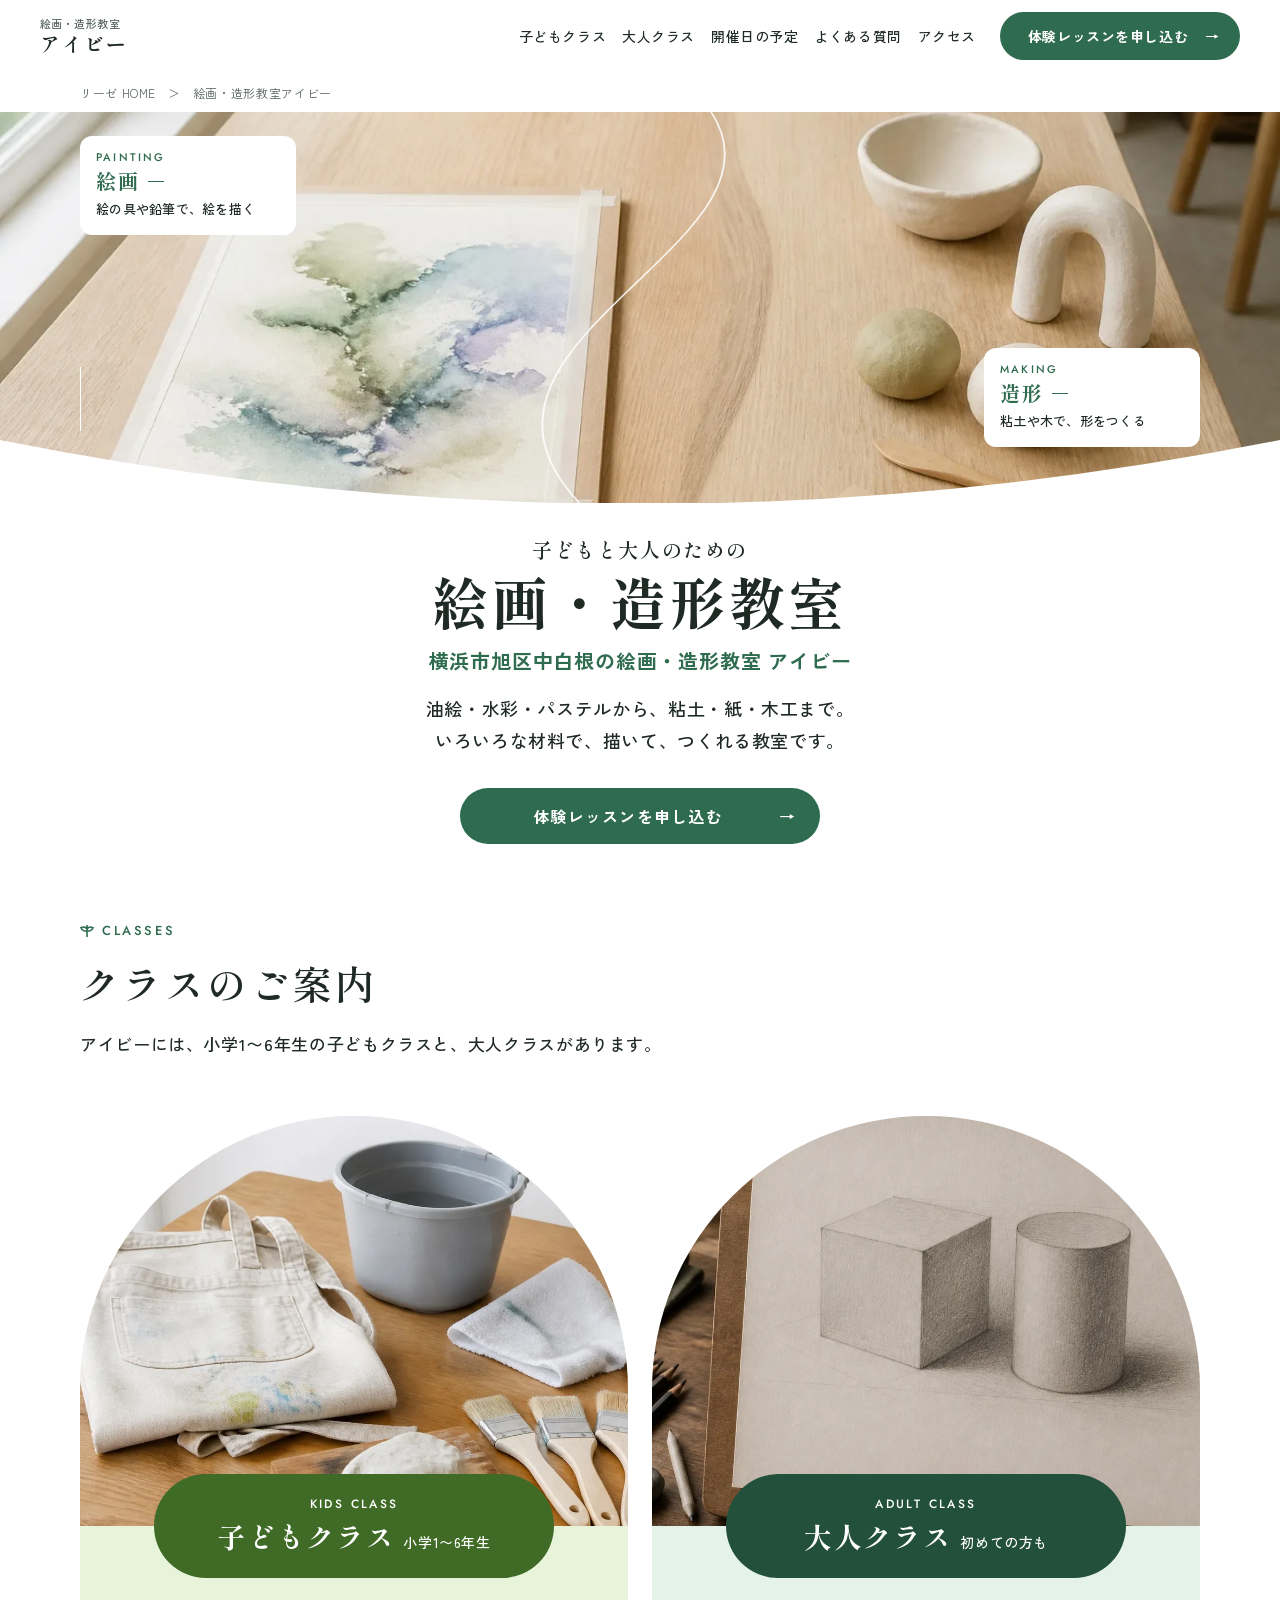
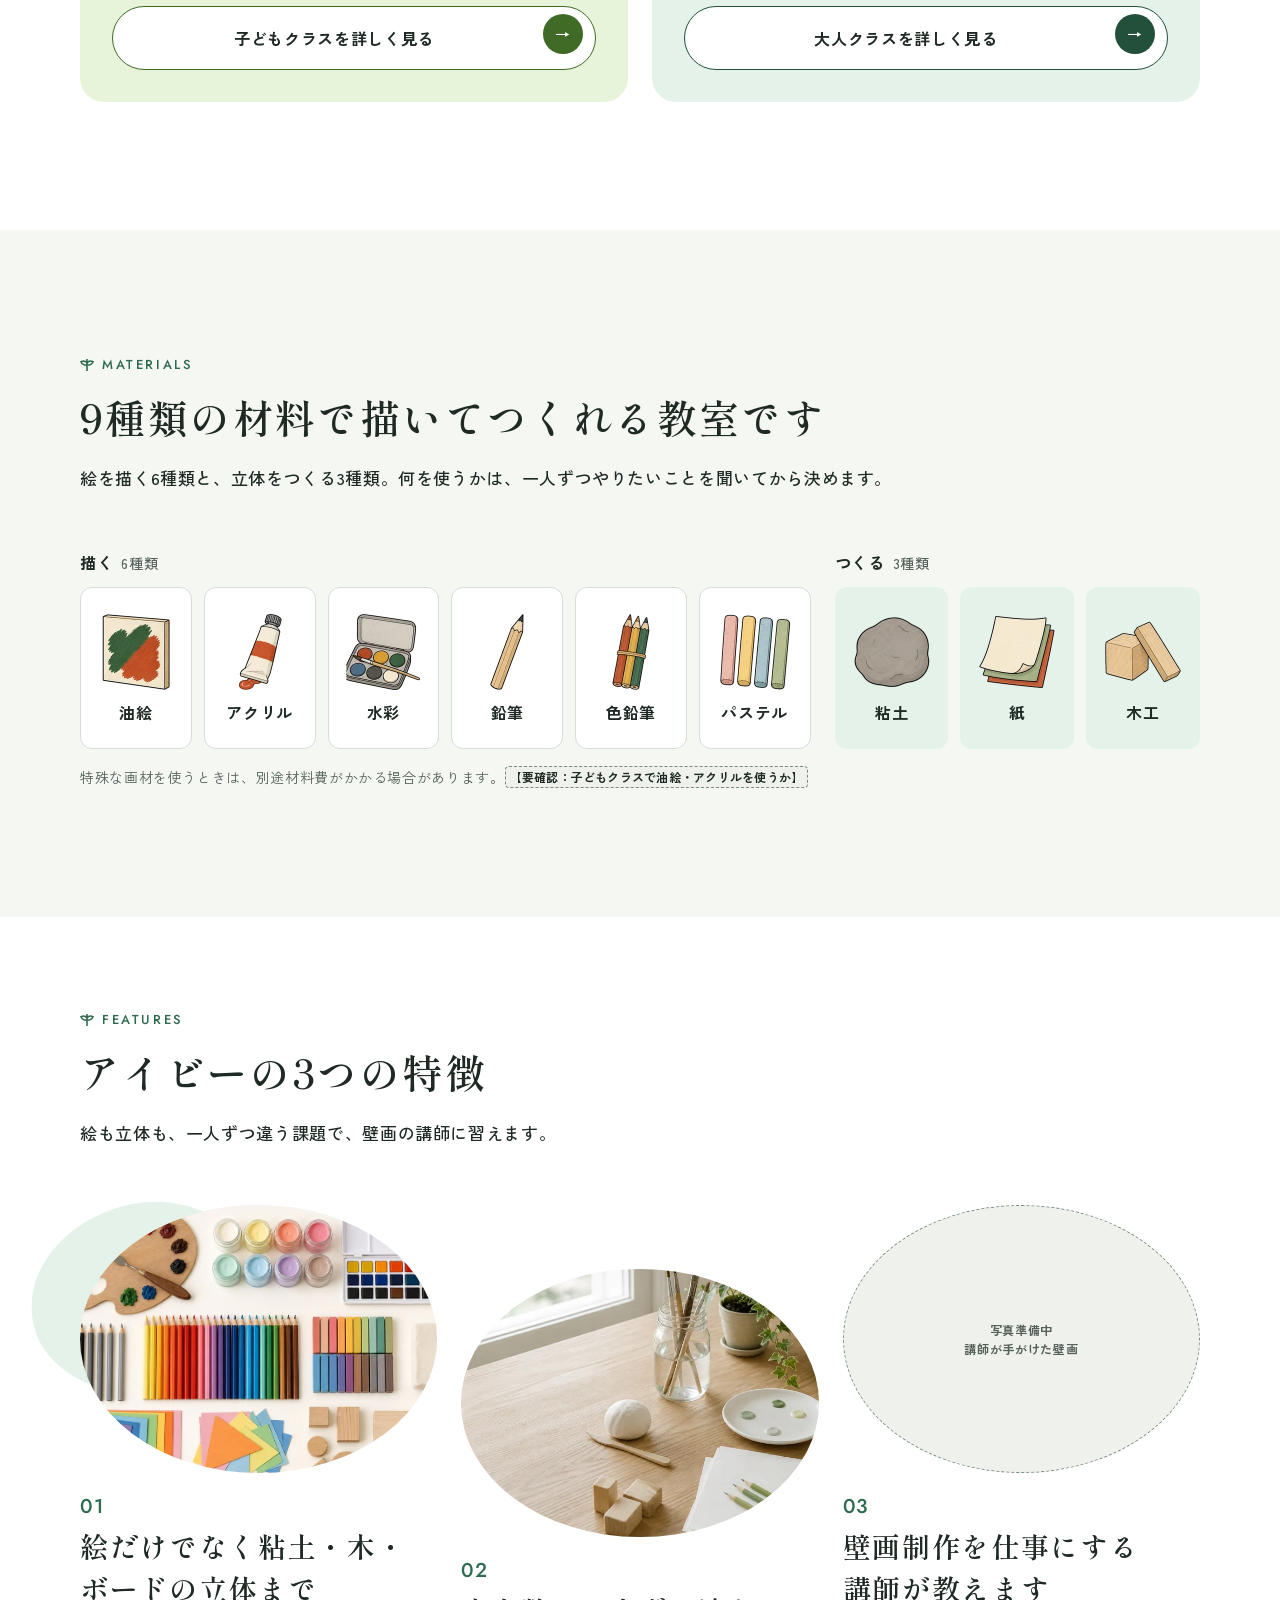
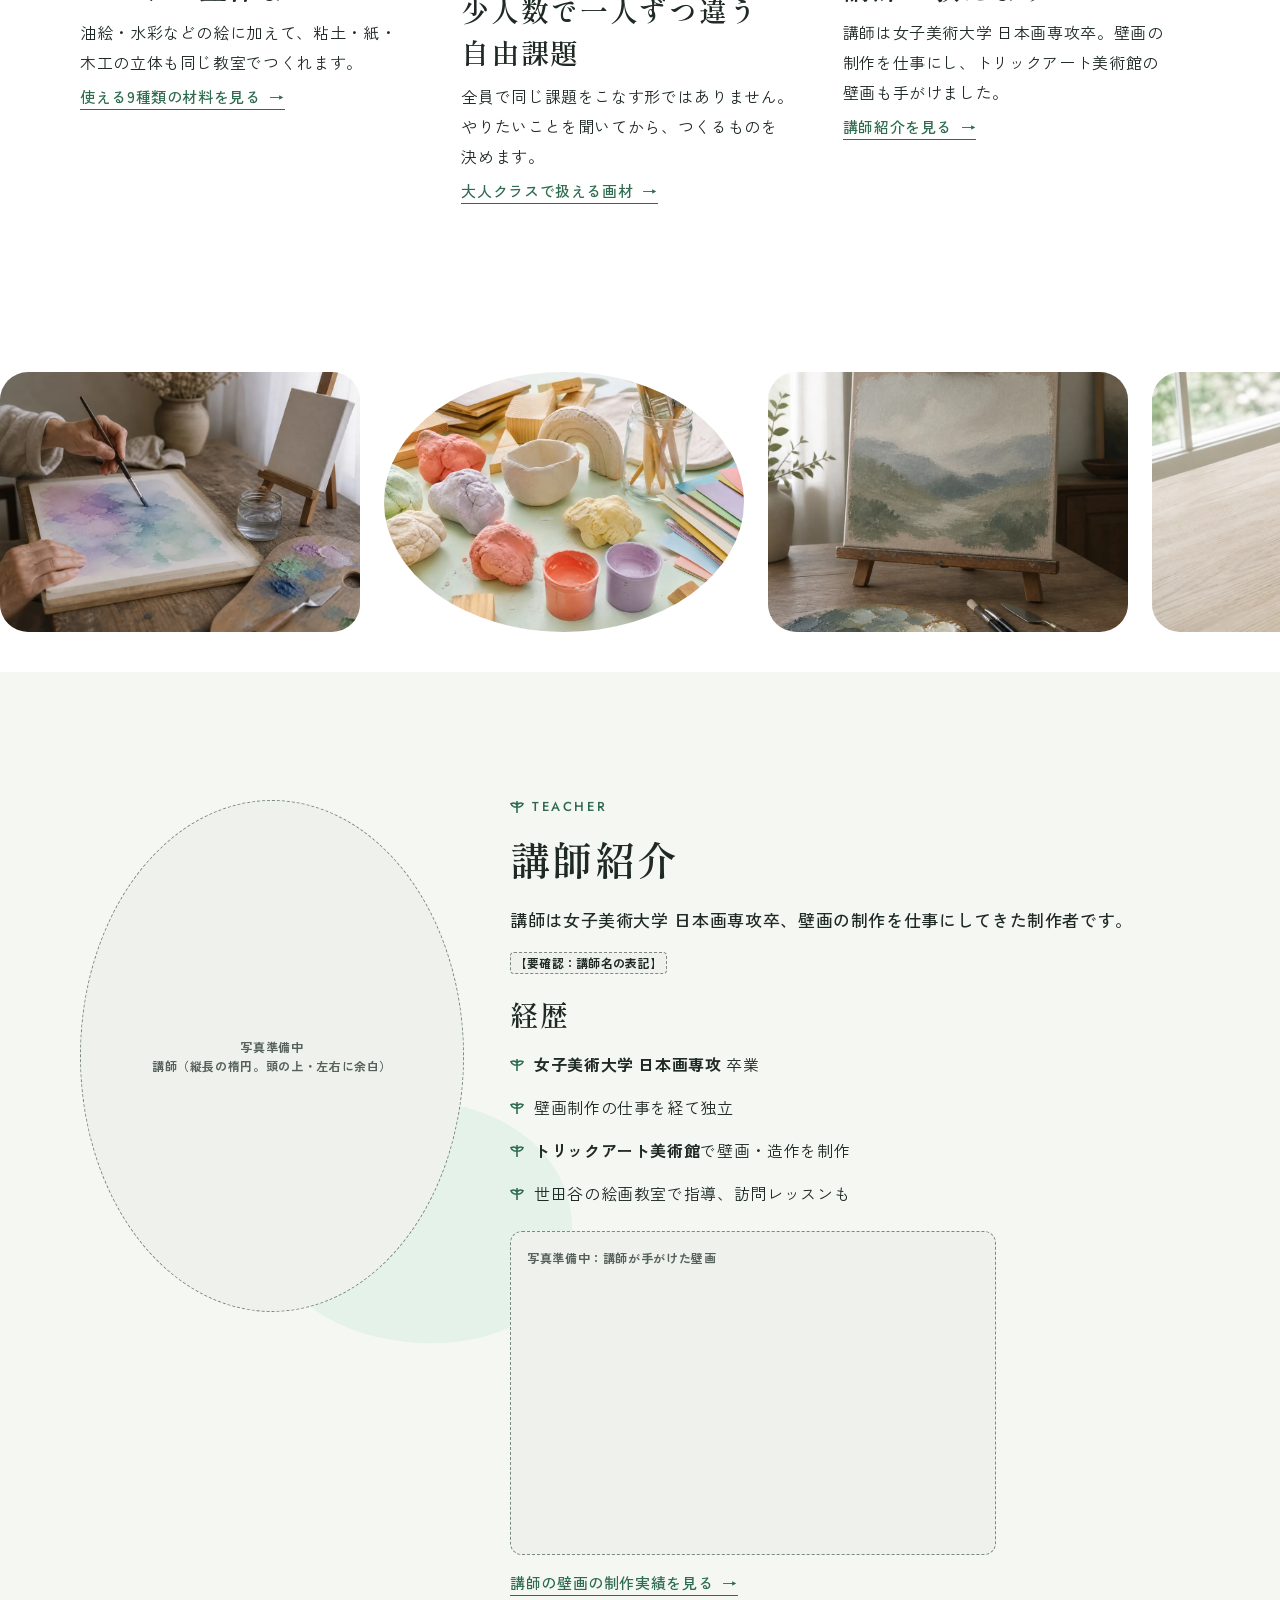
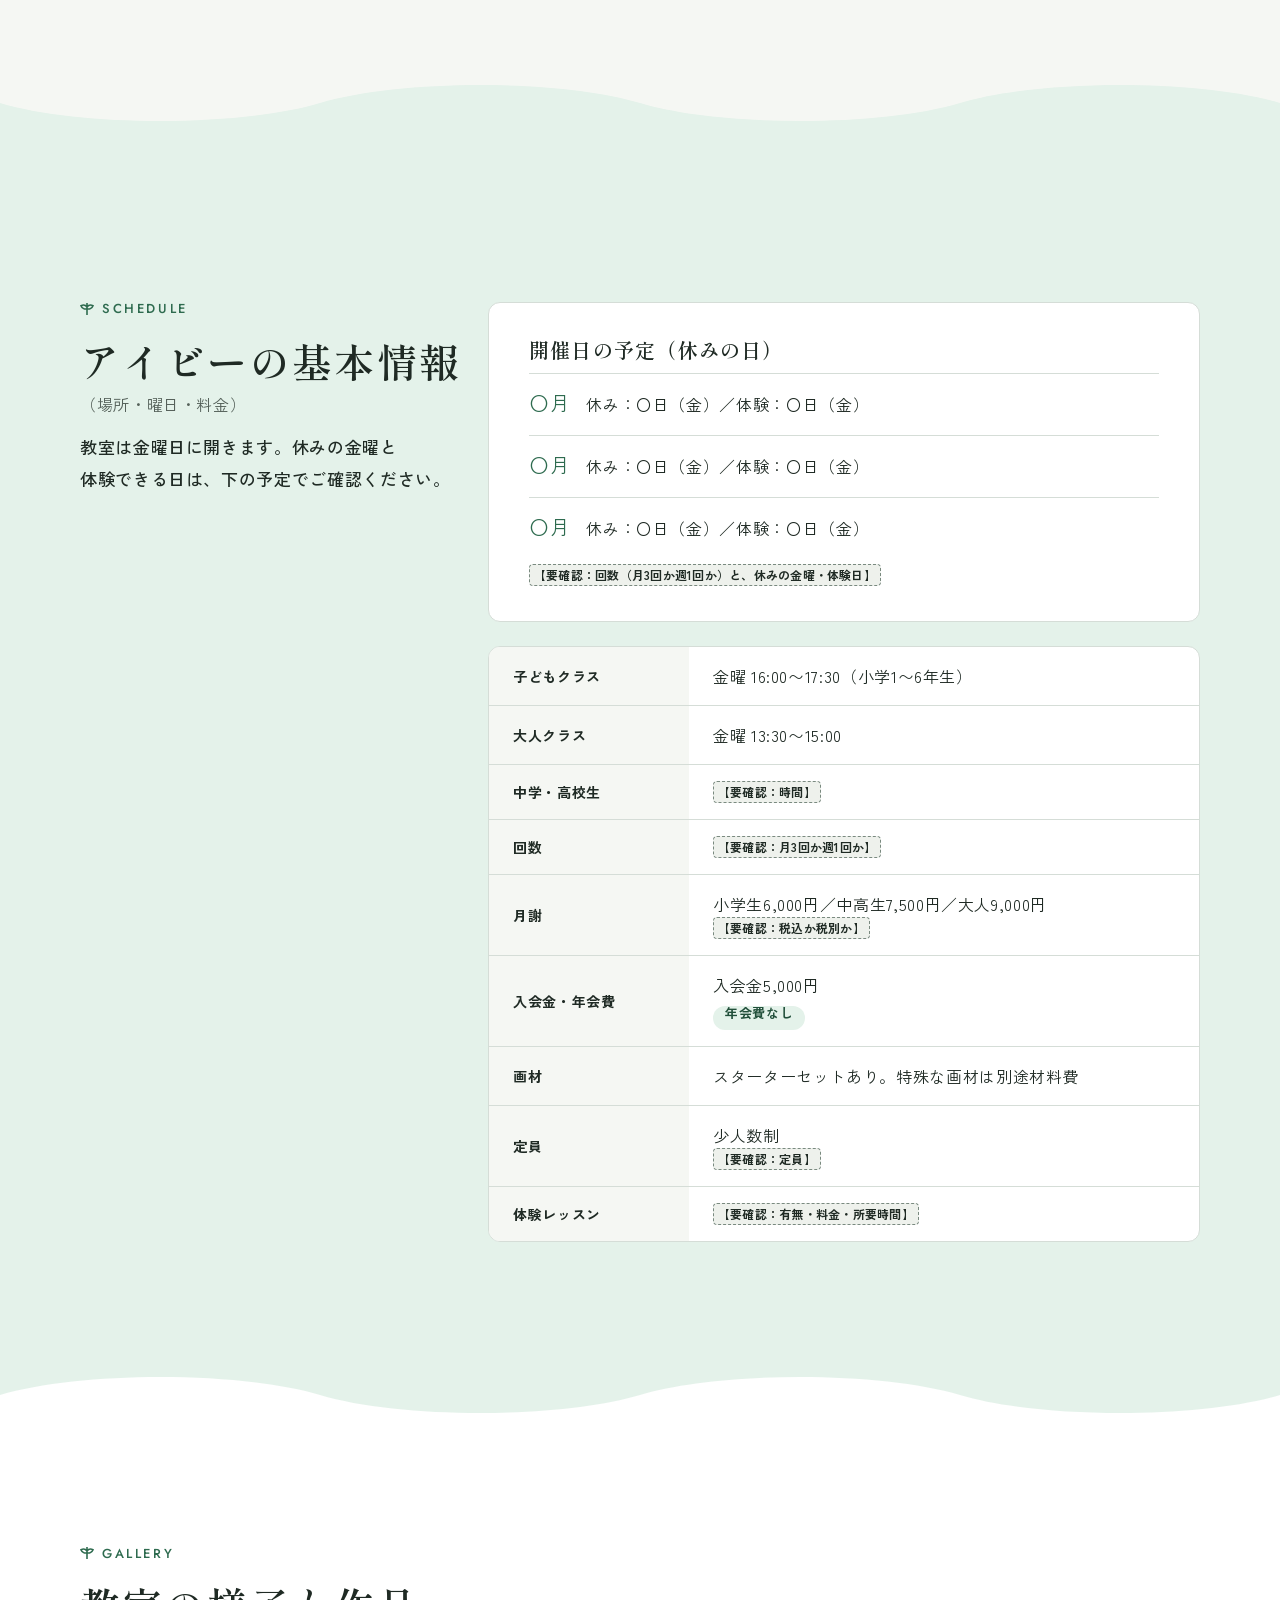
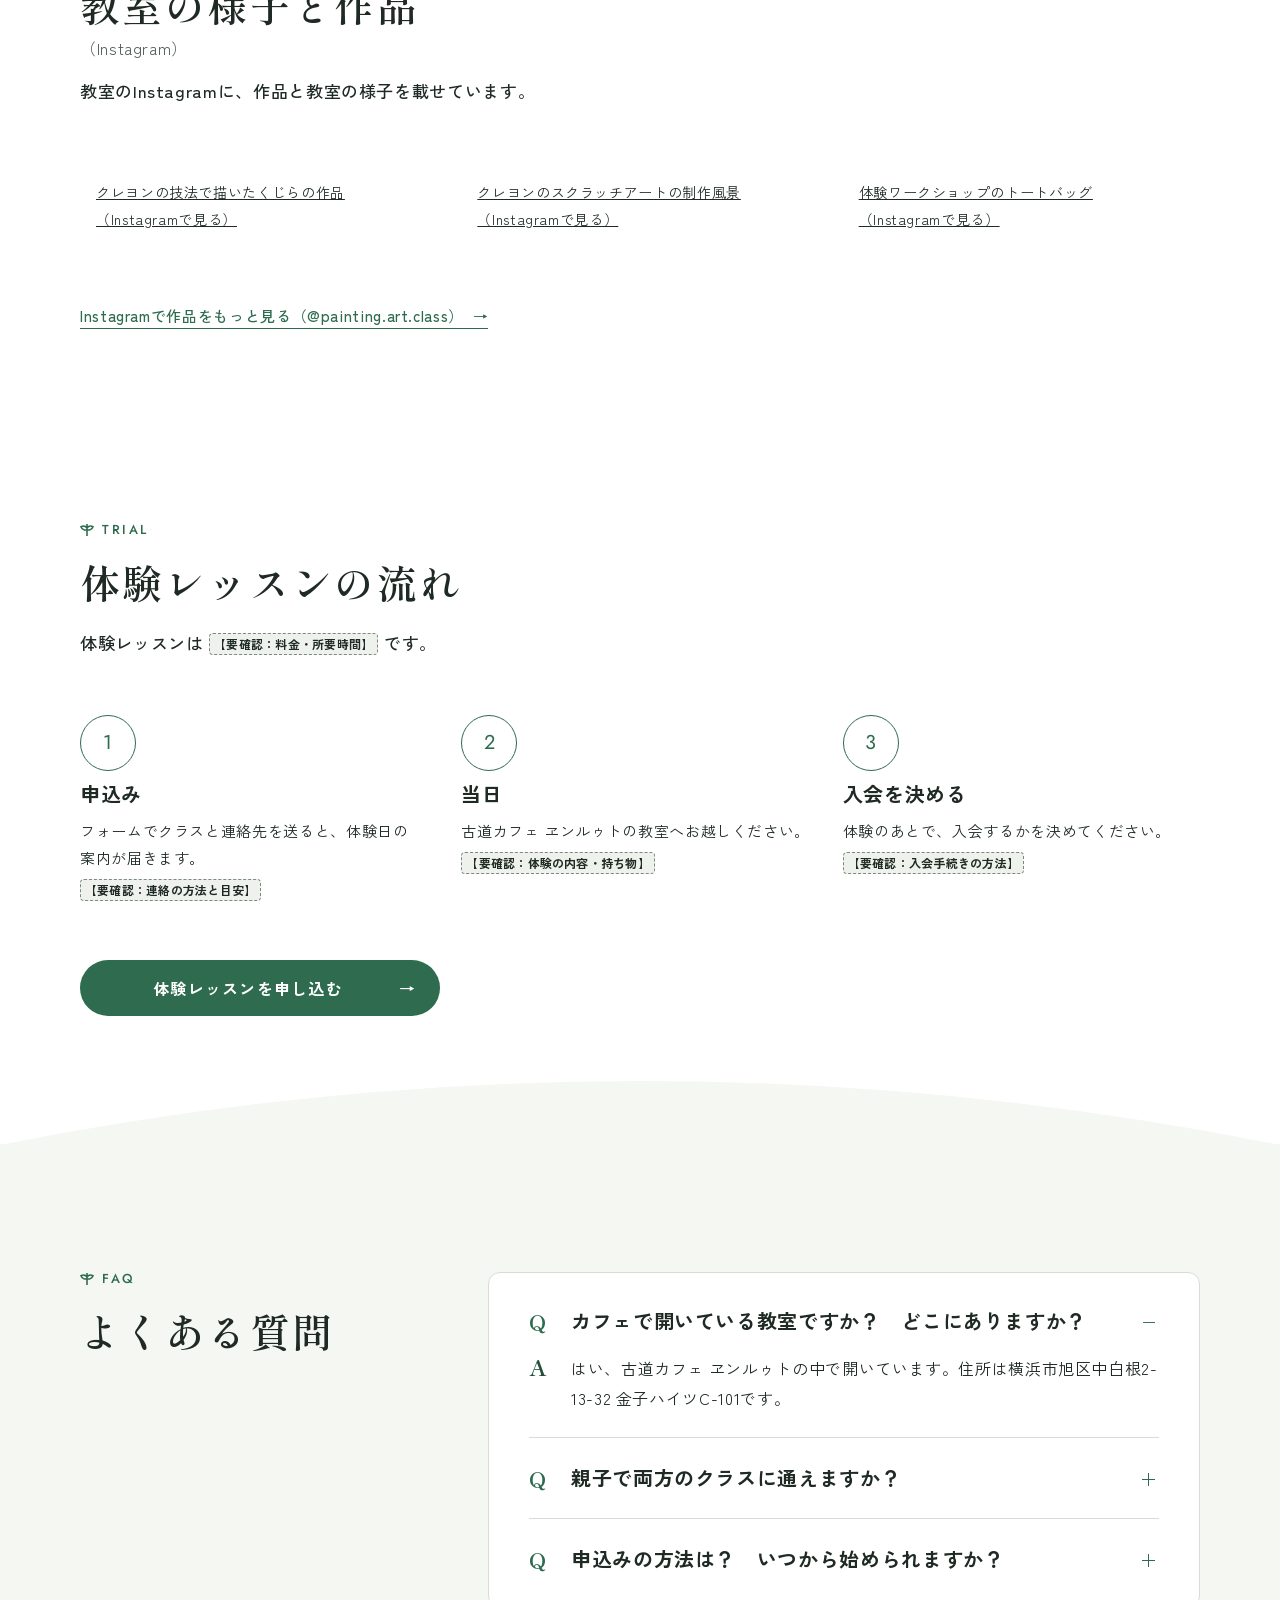
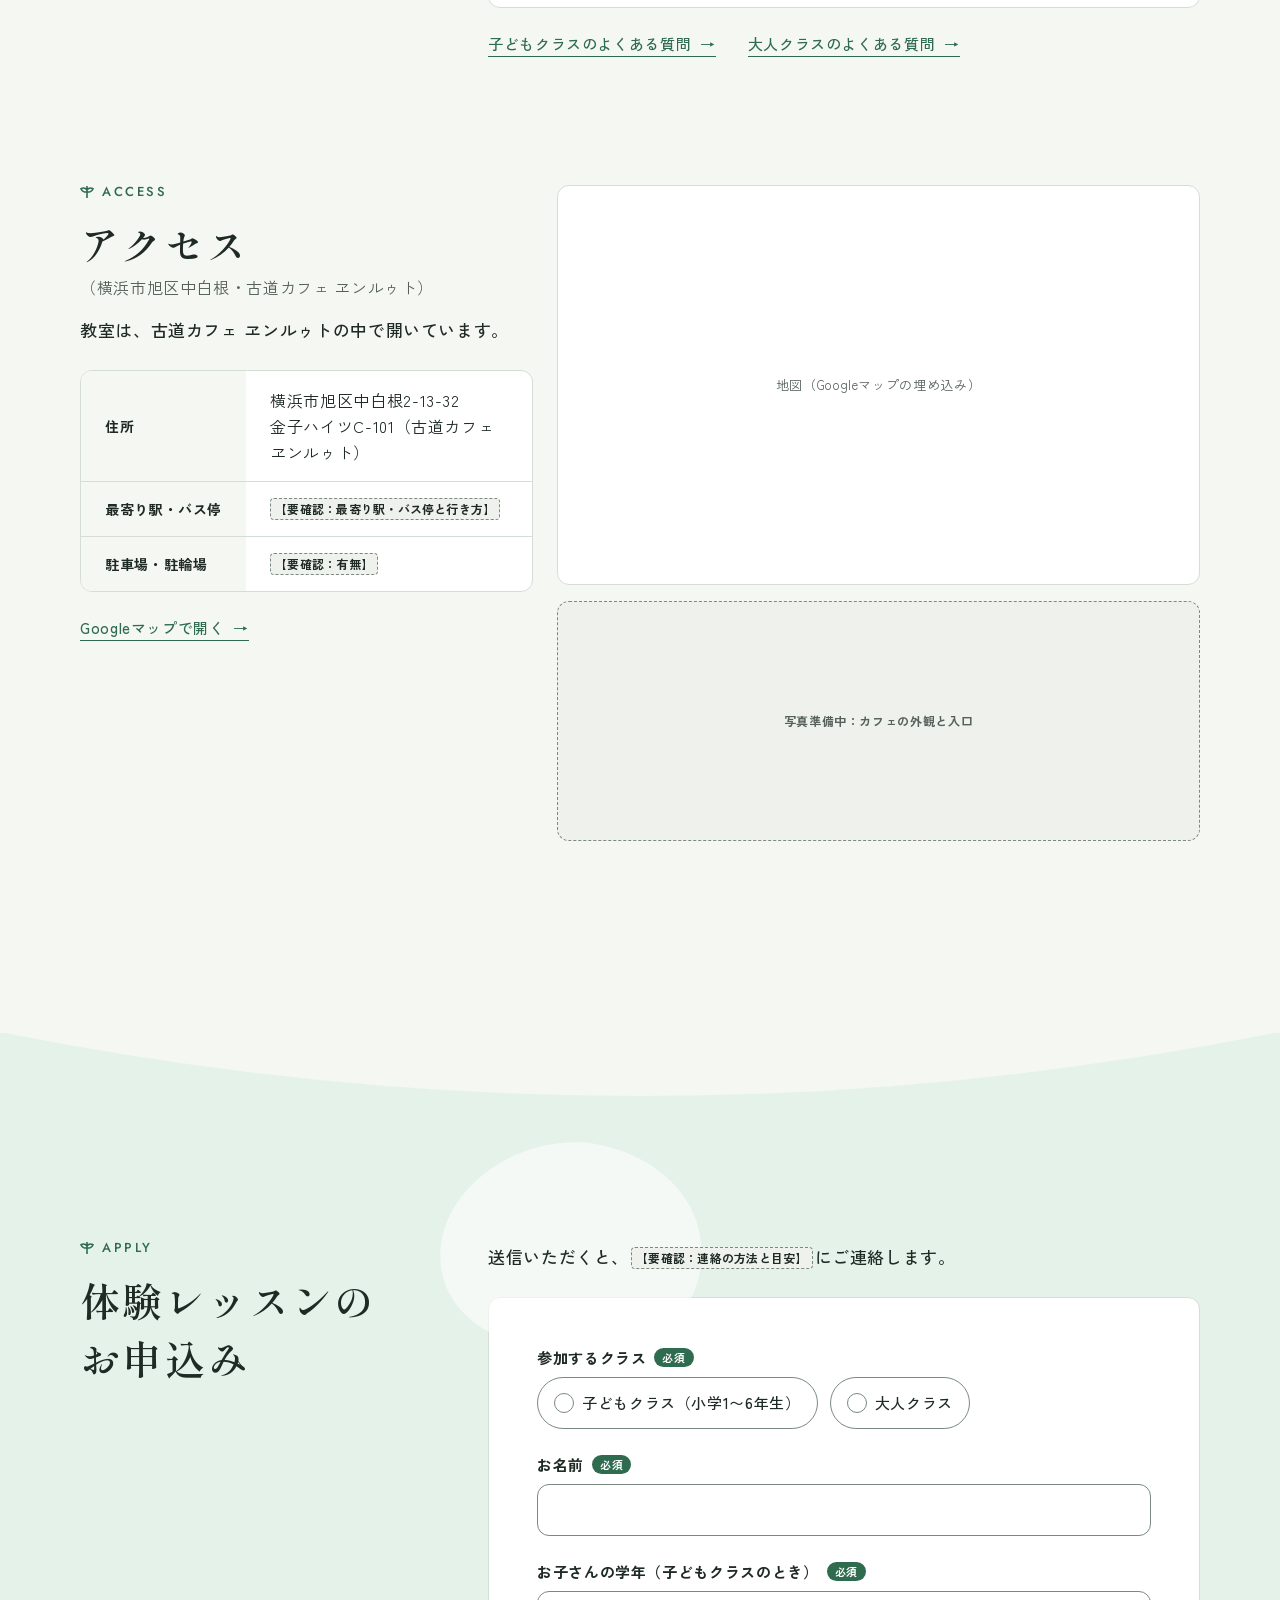
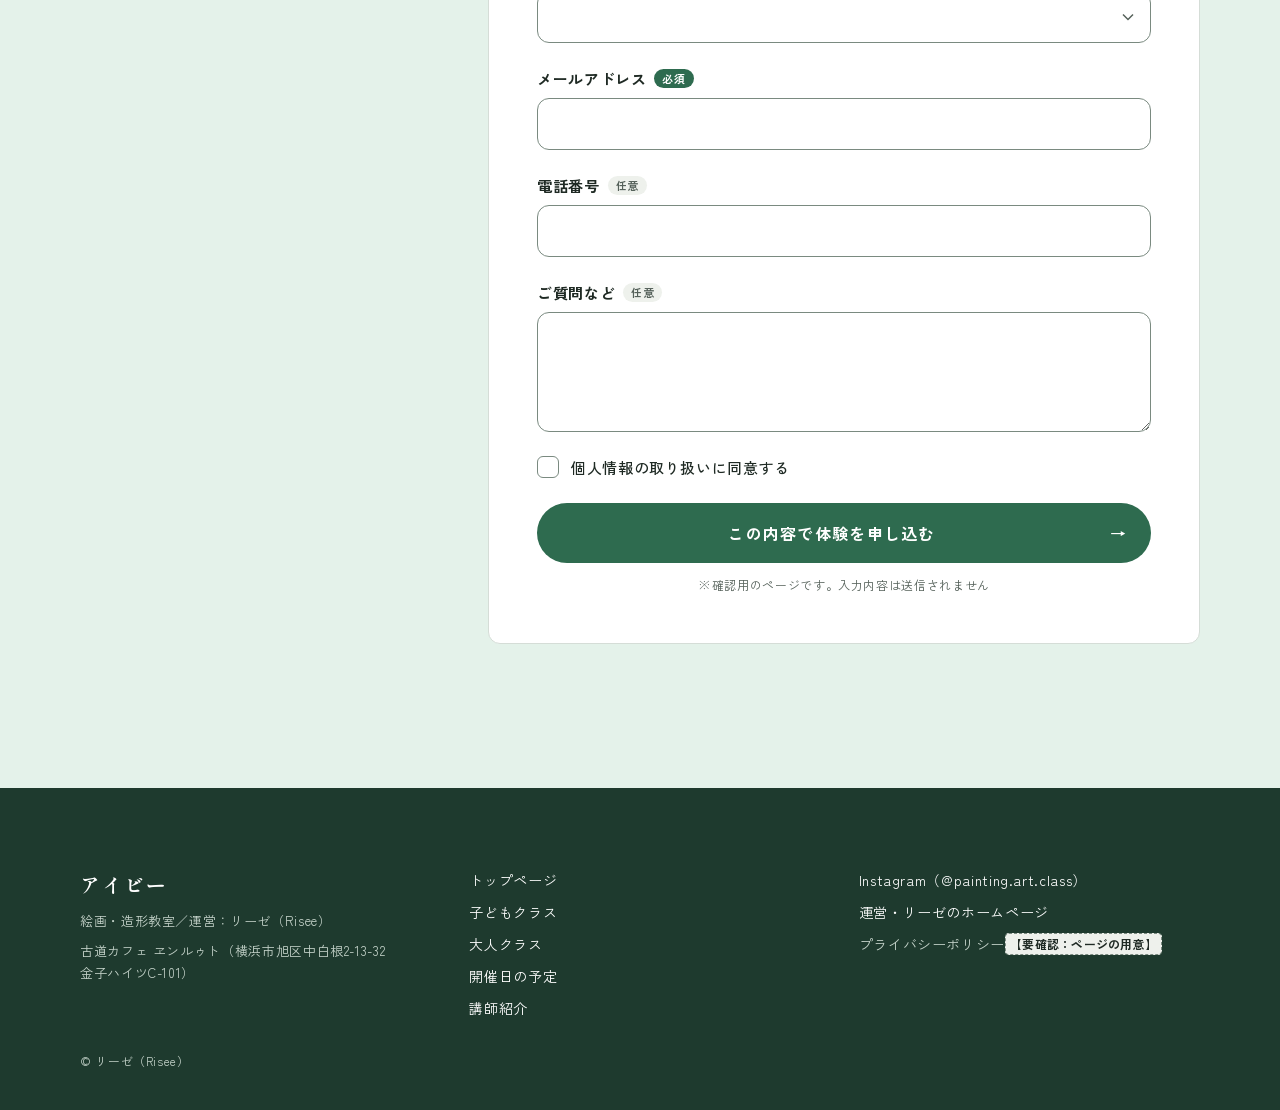
==== commit 73b8e942: "教室名を「絵画・造形教室アイビー」に直す（アイビーオープン→アイビー） Co-Authored-By: Claude Opus 5.5 <noreply@anthropic.com>" ====
--- a/index.html
+++ b/index.html
@@ -3,8 +3,8 @@
 <head>
 <meta charset="utf-8">
 <meta name="viewport" content="width=device-width, initial-scale=1">
-<title>横浜市旭区中白根の絵画教室・造形教室｜アイビーオープン</title>
-<meta name="description" content="横浜市旭区中白根の絵画・造形教室アイビーオープン。金曜日に、小学生の子どもクラスと大人クラスを開いています。壁画制作を仕事にする講師が少人数・自由課題で、油絵・水彩から粘土・木工まで教えます。年会費はありません。">
+<title>横浜市旭区中白根の絵画教室・造形教室｜アイビー</title>
+<meta name="description" content="横浜市旭区中白根の絵画・造形教室アイビー。金曜日に、小学生の子どもクラスと大人クラスを開いています。壁画制作を仕事にする講師が少人数・自由課題で、油絵・水彩から粘土・木工まで教えます。年会費はありません。">
 <meta name="robots" content="noindex,nofollow">
 <link rel="icon" href="data:,">
 <link rel="preconnect" href="https://fonts.googleapis.com">
@@ -17,11 +17,11 @@
 <script src="assets/js/main.js?v=4" defer></script>
 </head>
 <body class="has-fixbar">
-<div class="curtain" aria-hidden="true"><p class="curtain__mark"><span class="curtain__sub">絵画・造形教室</span><span class="curtain__main">アイビーオープン</span></p></div>
+<div class="curtain" aria-hidden="true"><p class="curtain__mark"><span class="curtain__sub">絵画・造形教室</span><span class="curtain__main">アイビー</span></p></div>
 <header class="header">
   <a class="logo" href="./">
     <span class="logo__sub">絵画・造形教室</span>
-    <span class="logo__main">アイビーオープン</span>
+    <span class="logo__main">アイビー</span>
   </a>
   <button class="burger" type="button" aria-label="メニューを開く" aria-expanded="false" aria-controls="nav"><span></span></button>
   <div class="scrim"></div>
@@ -41,7 +41,7 @@
 <nav class="crumb-bar" aria-label="パンくずリスト">
   <ol class="crumb">
     <li><a href="https://artewald.com/">リーゼ HOME</a></li>
-    <li aria-current="page">絵画・造形教室アイビーオープン</li>
+    <li aria-current="page">絵画・造形教室アイビー</li>
   </ol>
 </nav>
 
@@ -69,7 +69,7 @@
 
   <section class="hero">
     <p class="hero__catch"><span class="hero__pre">子どもと大人のための</span><span class="hero__main">絵画・造形教室</span></p>
-    <h1>横浜市旭区中白根の絵画・造形教室 アイビーオープン</h1>
+    <h1>横浜市旭区中白根の絵画・造形教室 アイビー</h1>
     <p class="hero__lead">油絵・水彩・パステルから、<br class="sp-only">粘土・紙・木工まで。<br>いろいろな材料で、描いて、<br class="sp-only">つくれる教室です。</p>
     <p class="pre-cta">まずは体験レッスンから</p>
     <a class="cta cta--w" href="#apply">体験レッスンを申し込む</a>
@@ -80,7 +80,7 @@
       <div class="sec-head reveal">
         <p class="label" aria-hidden="true">CLASSES</p>
         <h2>クラスのご案内</h2>
-        <p class="lead">アイビーオープンには、小学1〜6年生の子どもクラスと、大人クラスがあります。</p>
+        <p class="lead">アイビーには、小学1〜6年生の子どもクラスと、大人クラスがあります。</p>
       </div>
       <div class="panels">
         <article class="panel panel--kids reveal reveal--up">
@@ -116,7 +116,7 @@
     <div class="wrap">
       <div class="sec-head reveal">
         <p class="label" aria-hidden="true">FEATURES</p>
-        <h2>アイビーオープンの<br class="sp-only">3つの特徴</h2>
+        <h2>アイビーの<br class="sp-only">3つの特徴</h2>
         <p class="lead">絵も立体も、一人ずつ違う課題で、壁画の講師に習えます。</p>
       </div>
       <div class="cards">
@@ -180,7 +180,7 @@
     <div class="wrap split" id="info">
       <div class="sec-head reveal">
         <p class="label" aria-hidden="true">SCHEDULE</p>
-        <h2><span>アイビーオープンの<br class="sp-only">基本情報</span><span class="h2__sub">（場所・曜日・料金）</span></h2>
+        <h2><span>アイビーの<br class="sp-only">基本情報</span><span class="h2__sub">（場所・曜日・料金）</span></h2>
         <p class="lead">教室は金曜日に開きます。休みの金曜と体験できる日は、下の予定でご確認ください。</p>
       </div>
       <div>
@@ -371,7 +371,7 @@
   <div class="wrap">
     <div class="footer__grid">
       <div>
-        <p class="footer__name">アイビーオープン</p>
+        <p class="footer__name">アイビー</p>
         <p class="footer__meta">絵画・造形教室／運営：リーゼ（Risee）</p>
         <p class="footer__meta">古道カフェ ヱンルゥト（横浜市旭区中白根2-13-32 金子ハイツC-101）</p>
       </div>
--- a/assets/css/style.css
+++ b/assets/css/style.css
@@ -1,4 +1,4 @@
-/* 絵画・造形教室アイビーオープン
+/* 絵画・造形教室アイビー
    基準：スマホ375。768px〜はタブレット、1024px〜はPC（基準1440） */
 
 /* ===== トークン ===== */
